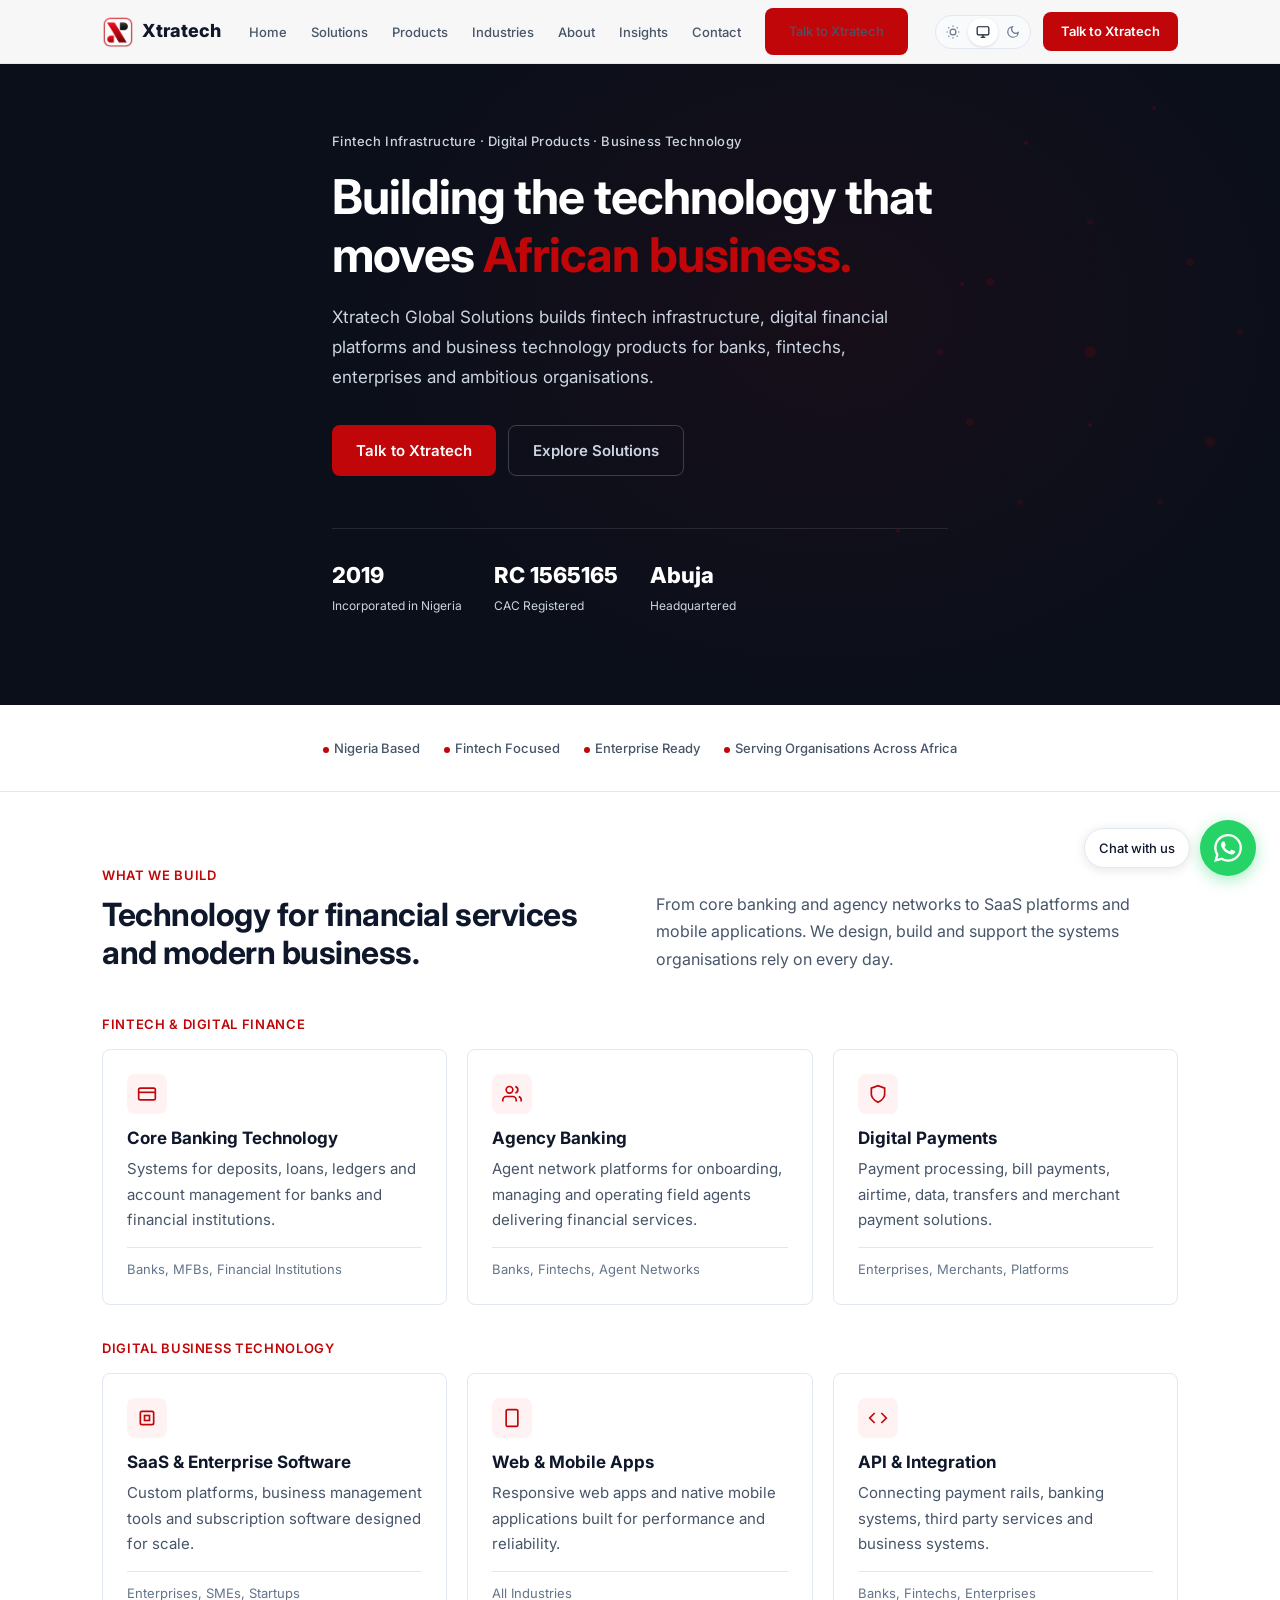
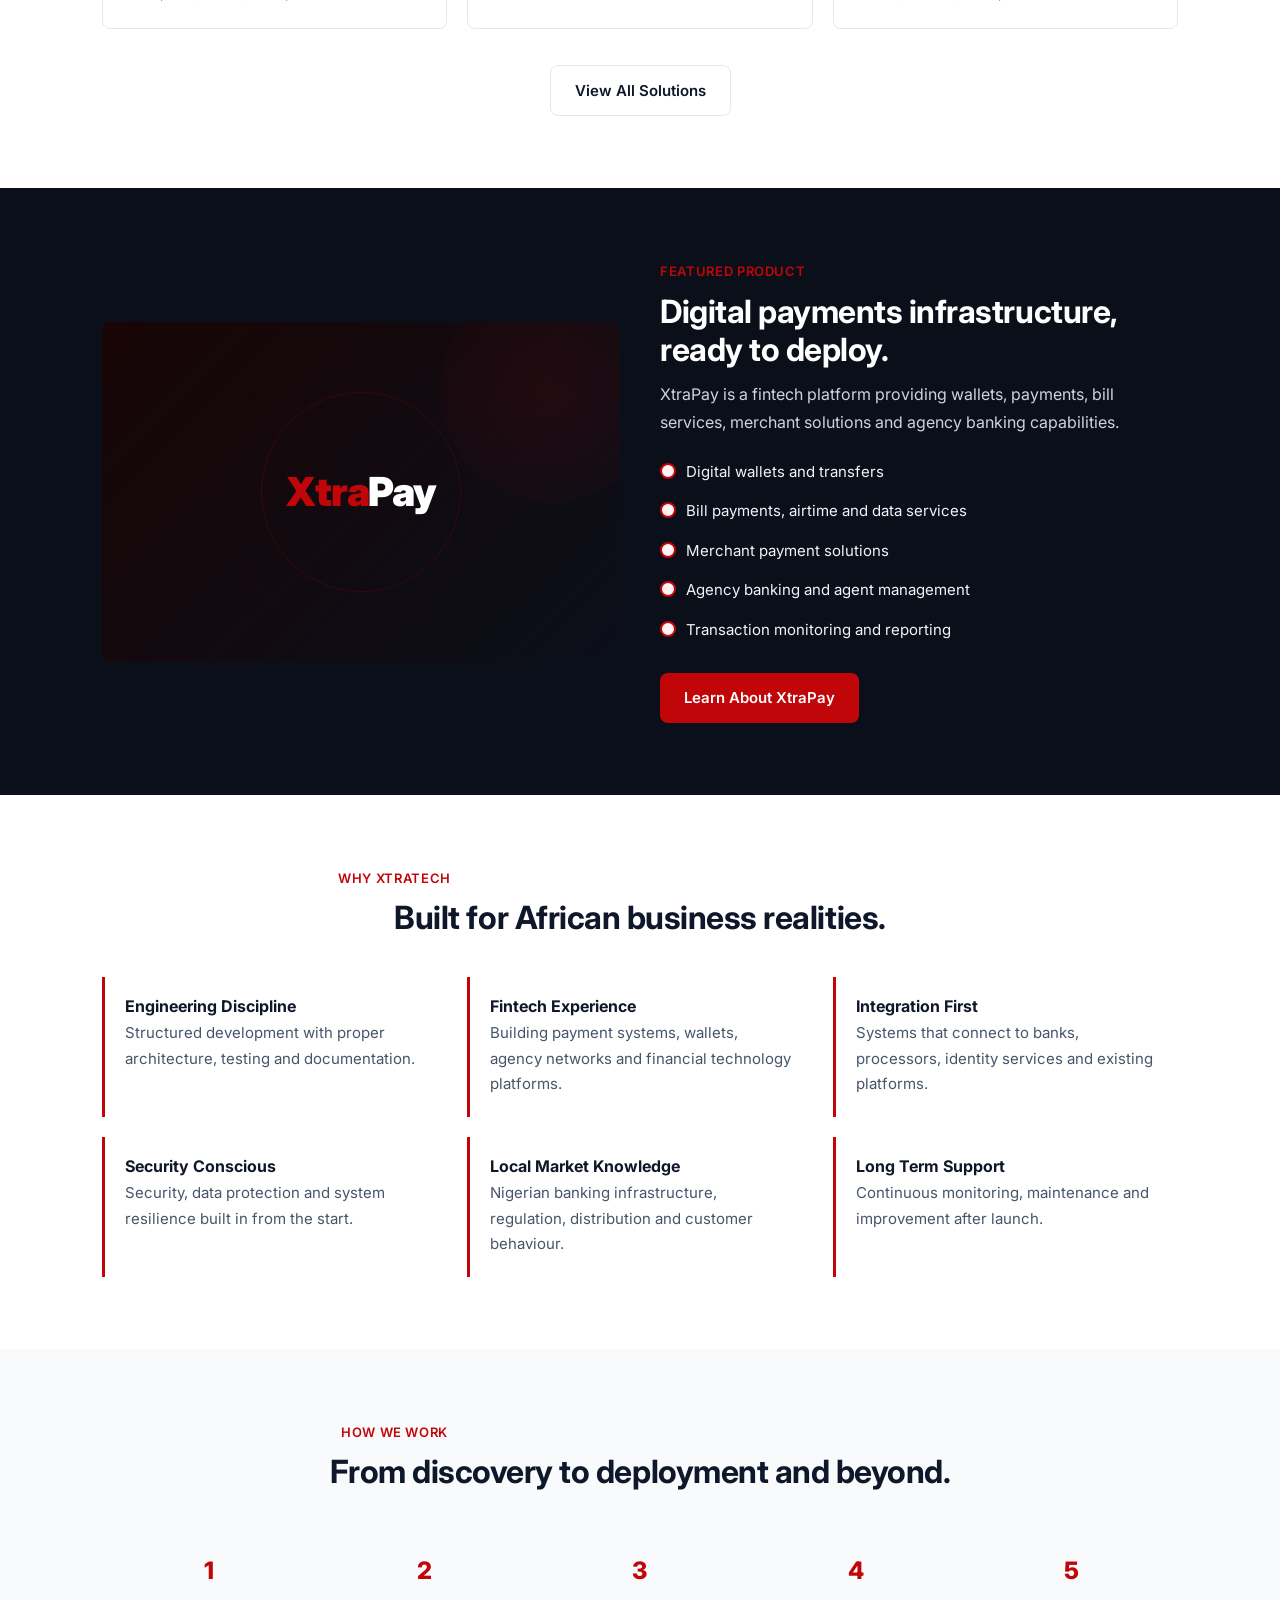
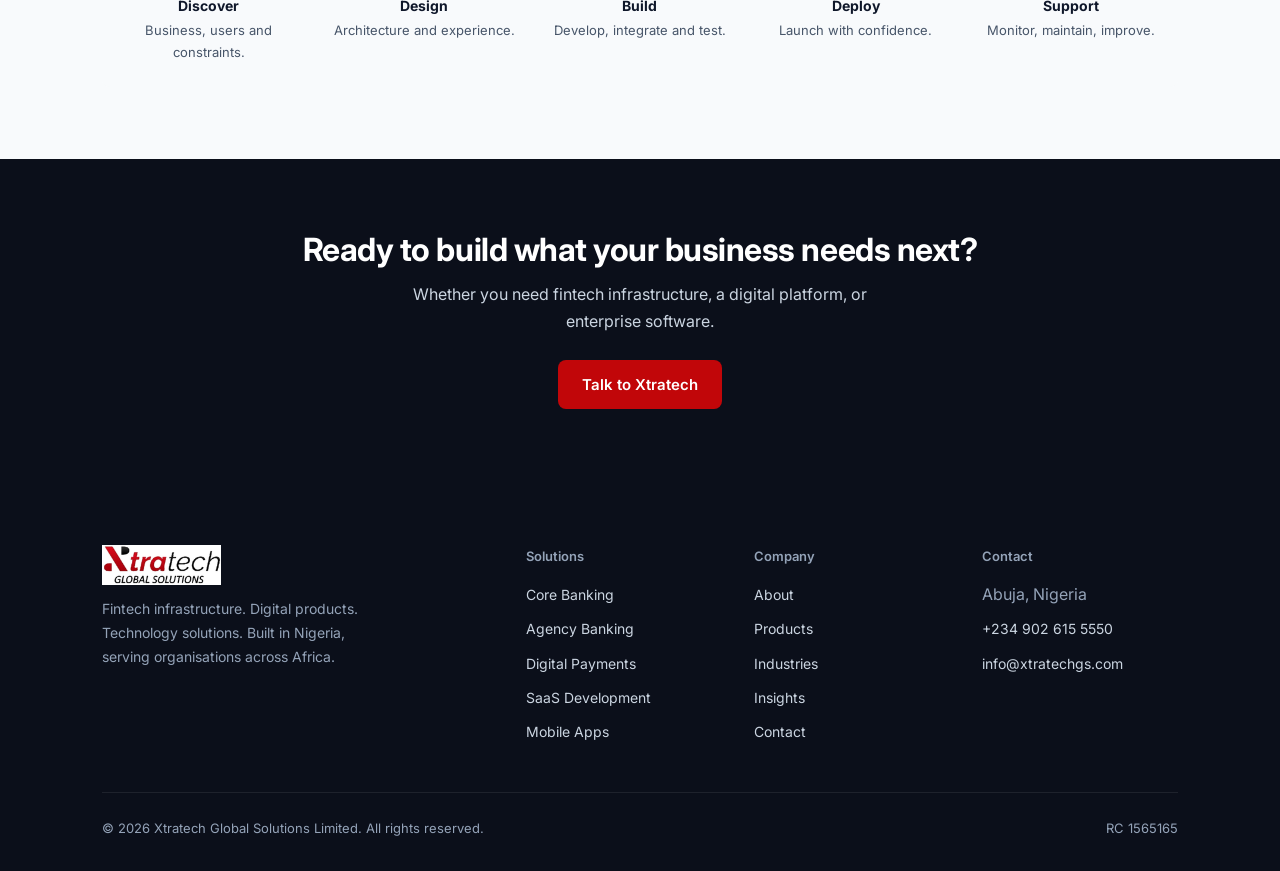
==== docs/index.html @ d71d349e "Fix leadership photos: replace JS animation engine with safe CSS-only approach" ====
<!DOCTYPE html>
<html lang="en">
<head>
<meta charset="UTF-8">
<meta name="viewport" content="width=device-width,initial-scale=1,viewport-fit=cover">
<title>Xtratech Global Solutions | Fintech Infrastructure &amp; Digital Technology</title>
<meta name="description" content="Xtratech Global Solutions builds fintech infrastructure, digital financial platforms and business technology for banks, fintechs, enterprises and organisations across Africa.">
<meta property="og:title" content="Xtratech Global Solutions | Fintech Infrastructure &amp; Digital Technology">
<meta property="og:description" content="Building the technology that moves African business.">
<meta property="og:type" content="website">
<link rel="canonical" href="https://xtratechgs.com">
<link href="https://fonts.googleapis.com/css2?family=Inter:wght@400;500;600;700;800&display=swap" rel="stylesheet">
<style>
/*──── LIGHT THEME (default) ────*/
body {
  --c-red:#C10609;--c-red-h:#9E0507;--c-red-bg:#FEF2F2;
  --c-h:#0F172A;--c-b:#1E293B;--c-m:#475569;--c-s:#64748B;
  --c-brd:#E2E8F0;--c-bg:#FFFFFF;--c-bg2:#F8FAFC;
  --c-dk:#0B0F1A;--c-w:#FFFFFF;
  --c-ht:#F1F5F9;--c-hs:#CBD5E1;
  --c-ft:#CBD5E1;--c-fm:#94A3B8;
  --c-nav:rgba(255,255,255,0.97);
  --font:'Inter',system-ui,-apple-system,sans-serif;
  --mx:1140px;--r:8px;
}
/*──── DARK THEME ────*/
body.dark {
  --c-h:#F1F5F9;--c-b:#E2E8F0;--c-m:#94A3B8;--c-s:#94A3B8;
  --c-brd:#334155;--c-bg:#0F172A;--c-bg2:#1E293B;
  --c-dk:#020617;--c-w:#0F172A;
  --c-red-bg:rgba(193,6,9,0.15);
  --c-nav:rgba(15,23,42,0.97);
}
@media(prefers-color-scheme:dark){body.sys{
  --c-h:#F1F5F9;--c-b:#E2E8F0;--c-m:#94A3B8;--c-s:#94A3B8;
  --c-brd:#334155;--c-bg:#0F172A;--c-bg2:#1E293B;
  --c-dk:#020617;--c-w:#0F172A;
  --c-red-bg:rgba(193,6,9,0.15);
  --c-nav:rgba(15,23,42,0.97);
}}

/*──── RESET ────*/
*,*::before,*::after{box-sizing:border-box;margin:0;padding:0}
html{scroll-behavior:smooth;scroll-padding-top:72px;
  padding-top:env(safe-area-inset-top,0);padding-bottom:env(safe-area-inset-bottom,0)}
body{font-family:var(--font);color:var(--c-b);background:var(--c-bg);
  line-height:1.7;-webkit-font-smoothing:antialiased;transition:background .25s,color .25s}
h1,h2,h3,h4{color:var(--c-h);line-height:1.2;font-weight:700}
h1{font-size:clamp(1.75rem,4.5vw,3rem);letter-spacing:-.02em}
h2{font-size:clamp(1.375rem,3vw,2rem);letter-spacing:-.015em}
h3{font-size:1.1875rem}
p{max-width:65ch}a{color:inherit;text-decoration:none}img{max-width:100%;display:block}

/*──── LAYOUT ────*/
.w{max-width:var(--mx);margin:0 auto;padding:0 20px}
@media(min-width:768px){.w{padding:0 32px}}
.s{padding:72px 0}@media(max-width:768px){.s{padding:48px 0}}
.sa{background:var(--c-bg2)}
.g2{display:grid;grid-template-columns:1fr 1fr;gap:32px}
.g3{display:grid;grid-template-columns:repeat(3,1fr);gap:20px}
.g4{display:grid;grid-template-columns:repeat(4,1fr);gap:20px}
@media(max-width:1024px){.g4{grid-template-columns:1fr 1fr}}
@media(max-width:768px){.g2,.g3,.g4{grid-template-columns:1fr;gap:16px}}
@media(min-width:481px) and (max-width:768px){.g3,.g4{grid-template-columns:1fr 1fr}}
.tc{text-align:center}

/*──── COMMON ────*/
.lb{font-size:.8125rem;font-weight:600;color:var(--c-red);letter-spacing:.05em;text-transform:uppercase;margin-bottom:10px}
.btn{display:inline-flex;align-items:center;justify-content:center;gap:8px;padding:12px 24px;font-size:.9375rem;font-weight:600;border-radius:var(--r);border:none;cursor:pointer;font-family:var(--font);transition:all .15s;white-space:nowrap}
.br{background:var(--c-red);color:#fff}.br:hover{background:var(--c-red-h)}
.bo{background:transparent;color:var(--c-h);border:1.5px solid var(--c-brd)}.bo:hover{border-color:var(--c-h)}

/*──── NAV ────*/
.nav{position:fixed;top:0;left:0;right:0;z-index:99999;background:var(--c-nav);backdrop-filter:blur(12px);-webkit-backdrop-filter:blur(12px);border-bottom:1px solid var(--c-brd);height:64px}
@media(max-width:900px){.nav{backdrop-filter:none;-webkit-backdrop-filter:none;background:var(--c-bg)}}
.ni{max-width:var(--mx);margin:0 auto;padding:0 20px;display:flex;align-items:center;justify-content:space-between;height:100%}
@media(min-width:768px){.ni{padding:0 32px}}
.nl-logo{display:flex;align-items:center;gap:8px;font-weight:800;font-size:1.125rem;color:var(--c-h)}
.nl-logo img{width:32px;height:32px;border-radius:6px}
.nk{display:flex;align-items:center;gap:24px;list-style:none}
.nk a{font-size:.8125rem;font-weight:500;color:var(--c-m);transition:color .15s}
.nk a:hover{color:var(--c-h)}
.nr{display:flex;align-items:center;gap:12px}
.nr .btn{padding:8px 18px;font-size:.8125rem}
/* Theme toggle */
.tt{display:flex;background:var(--c-bg2);border:1px solid var(--c-brd);border-radius:20px;padding:2px}
.tb{width:30px;height:28px;border:none;background:transparent;border-radius:16px;cursor:pointer;display:flex;align-items:center;justify-content:center;color:var(--c-s);transition:all .15s;padding:0}
.tb.on{background:var(--c-bg);color:var(--c-h);box-shadow:0 1px 3px rgba(0,0,0,.12)}
.tb svg{width:14px;height:14px;fill:none;stroke:currentColor;stroke-width:2}
/* Hamburger */
.hb{display:none;background:none;border:none;padding:8px;cursor:pointer;flex-direction:column;gap:5px}
.hb span{display:block;width:20px;height:2px;background:var(--c-h);transition:all .2s}

@media(max-width:900px){
  .nk{display:none}.nr .btn{display:none}.hb{display:flex}
  /* MOBILE MENU - solid overlay */
  .nk.open{
    display:flex!important;flex-direction:column;
    position:fixed;top:64px;left:0;right:0;bottom:0;
    background:var(--c-bg)!important;
    padding:0 20px 20px;gap:0;z-index:999999;
    overflow-y:auto;
    -webkit-overflow-scrolling:touch;
  }
  .nk.open li{list-style:none}
  .nk.open li a{
    display:block;padding:16px 0;
    font-size:1.125rem;font-weight:500;color:var(--c-h)!important;
    border-bottom:1px solid var(--c-brd);
  }
  .nk.open .mc{border-bottom:none;padding-top:20px}
  .nk.open .mc .btn{width:100%;padding:14px 24px;font-size:1rem;display:flex}
}

/*──── HERO ────*/
.hero{padding:130px 0 88px;background:var(--c-dk);color:var(--c-ht);position:relative;overflow:hidden}
@media(max-width:768px){.hero{padding:100px 0 60px}}
.hero-gl{position:absolute;inset:0;opacity:.06;background:radial-gradient(ellipse 500px 400px at 65% 45%,var(--c-red),transparent)}
.hero-c{position:relative;z-index:1;max-width:680px}
.hero-ey{font-size:.8125rem;font-weight:500;color:var(--c-hs);letter-spacing:.03em;margin-bottom:16px}
@media(max-width:480px){.hero-ey{font-size:.75rem}}
.hero h1{color:#fff;margin-bottom:20px}.hero .ac{color:var(--c-red)}
.hero-d{font-size:1rem;line-height:1.75;color:var(--c-hs);max-width:560px;margin-bottom:32px}
@media(min-width:769px){.hero-d{font-size:1.0625rem}}
.hero-ab{display:flex;gap:12px;flex-wrap:wrap}
@media(max-width:480px){.hero-ab .btn{width:100%}}
.hero-st{display:flex;gap:32px;margin-top:52px;padding-top:28px;border-top:1px solid rgba(255,255,255,.1);flex-wrap:wrap}
@media(max-width:480px){.hero-st{gap:20px}}
.hs-n{font-size:1.375rem;font-weight:800;color:#fff}
@media(max-width:480px){.hs-n{font-size:1.125rem}}
.hs-l{font-size:.75rem;color:var(--c-hs);margin-top:2px}

/* Page hero */
.ph{padding:120px 0 60px;background:var(--c-dk);color:var(--c-ht)}
@media(max-width:768px){.ph{padding:96px 0 44px}}
.ph h1{color:#fff;max-width:660px}.ph p{color:var(--c-hs);margin-top:14px;max-width:540px}

/*──── TRUST ────*/
.tr{padding:32px 0;border-bottom:1px solid var(--c-brd);background:var(--c-bg)}
.tr-r{display:flex;align-items:center;justify-content:center;gap:24px;flex-wrap:wrap;font-size:.8125rem;color:var(--c-m);font-weight:500}
@media(max-width:480px){.tr-r{gap:12px;font-size:.75rem}}
.td{width:6px;height:6px;border-radius:50%;background:var(--c-red);display:inline-block;margin-right:5px}

/*──── CARD ────*/
.cd{background:var(--c-bg);border:1px solid var(--c-brd);border-radius:var(--r);padding:24px;transition:box-shadow .15s,border-color .15s}
.cd:hover{border-color:var(--c-s);box-shadow:0 2px 12px rgba(0,0,0,.05)}
.cd h3{margin-bottom:8px;font-size:1.0625rem}.cd p{color:var(--c-m);font-size:.9375rem}
.cf{margin-top:14px;padding-top:10px;border-top:1px solid var(--c-brd);font-size:.8125rem;color:var(--c-s)}
.ci{width:40px;height:40px;background:var(--c-red-bg);border-radius:8px;display:flex;align-items:center;justify-content:center;margin-bottom:14px}
.ci svg{width:20px;height:20px;fill:none;stroke:var(--c-red);stroke-width:2}

/*──── PRODUCT VIS ────*/
.pv{background:linear-gradient(135deg,#180505,var(--c-dk));border-radius:var(--r);padding:40px;min-height:340px;display:flex;align-items:center;justify-content:center;position:relative;overflow:hidden}
@media(max-width:768px){.pv{min-height:220px;padding:32px}}
.pv::after{content:'';position:absolute;width:220px;height:220px;border-radius:50%;background:radial-gradient(circle,var(--c-red),transparent);opacity:.1;top:-40px;right:-40px}
.pb{font-size:2.5rem;font-weight:900;color:#fff;position:relative;z-index:1;letter-spacing:-.03em}
@media(max-width:768px){.pb{font-size:2rem}}.pb .xr{color:var(--c-red)}
.fl{list-style:none;margin-top:16px}
.fl li{display:flex;align-items:flex-start;gap:10px;padding:7px 0;font-size:.9375rem;color:var(--c-b)}
.fl li::before{content:'';flex-shrink:0;width:16px;height:16px;border-radius:50%;background:var(--c-red-bg);border:2px solid var(--c-red);margin-top:4px}
.dk-fl .fl li{color:var(--c-ht)}

/*──── INDUSTRY ────*/
.ic{padding:24px;border-radius:var(--r);border:1px solid var(--c-brd);background:var(--c-bg);transition:border-color .15s}
.ic:hover{border-color:var(--c-red)}.ic h4{margin-bottom:6px;color:var(--c-h)}.ic p{font-size:.9375rem;color:var(--c-m)}

/*──── LEADERS ────*/
.ld{text-align:center;padding:20px 12px}
.ld img{width:140px;height:140px;border-radius:50%;object-fit:cover;margin:0 auto 14px;border:3px solid var(--c-brd)}
@media(max-width:480px){.ld img{width:110px;height:110px}}
.ld h4{font-size:.9375rem;margin-bottom:2px}.ld .rl{font-size:.8125rem;color:var(--c-m)}

/*──── PROCESS ────*/
.pg2{display:grid;grid-template-columns:repeat(5,1fr);gap:2px}
@media(max-width:768px){.pg2{grid-template-columns:1fr}}
@media(min-width:481px) and (max-width:768px){.pg2{grid-template-columns:repeat(3,1fr)}}
.ps{padding:24px 16px;background:var(--c-bg2);text-align:center}
.ps:first-child{border-radius:var(--r) 0 0 var(--r)}.ps:last-child{border-radius:0 var(--r) var(--r) 0}
@media(max-width:768px){.ps:first-child{border-radius:var(--r) var(--r) 0 0}.ps:last-child{border-radius:0 0 var(--r) var(--r)}}
.pn{font-size:1.5rem;font-weight:800;color:var(--c-red);margin-bottom:6px}
.ps h4{font-size:.875rem;margin-bottom:4px}.ps p{font-size:.8125rem;color:var(--c-m)}

/*──── WHY ────*/
.wi{padding:20px;border-left:3px solid var(--c-red)}
.wi h4{margin-bottom:4px;font-size:1rem}.wi p{font-size:.9375rem;color:var(--c-m)}

/*──── CTA BAND ────*/
.cb{padding:72px 0;background:var(--c-dk);color:var(--c-ht);text-align:center}
@media(max-width:768px){.cb{padding:52px 0}}
.cb h2{color:#fff;margin-bottom:12px}.cb p{color:var(--c-hs);margin:0 auto 24px;max-width:480px}

/*──── VALUES ────*/
.vl{margin-bottom:24px}.vl h4{color:var(--c-red);margin-bottom:4px}.vl p{color:var(--c-m);font-size:.9375rem}

/*──── CONTACT ────*/
.cg{display:grid;grid-template-columns:1fr 1fr;gap:48px}
@media(max-width:768px){.cg{grid-template-columns:1fr;gap:32px}}
.fg{margin-bottom:16px}
.fg label{display:block;font-size:.8125rem;font-weight:500;margin-bottom:4px;color:var(--c-h)}
.fg input,.fg select,.fg textarea{width:100%;padding:10px 12px;font-size:.9375rem;font-family:var(--font);border:1px solid var(--c-brd);border-radius:var(--r);background:var(--c-bg);color:var(--c-h);transition:border-color .15s}
.fg input:focus,.fg select:focus,.fg textarea:focus{outline:none;border-color:var(--c-red);box-shadow:0 0 0 3px rgba(193,6,9,.08)}
.fg textarea{min-height:100px;resize:vertical}
.fr{display:grid;grid-template-columns:1fr 1fr;gap:12px}
@media(max-width:480px){.fr{grid-template-columns:1fr}}
.cn{margin-bottom:20px}.cn h4{font-size:.875rem;color:var(--c-h);margin-bottom:3px}.cn p{font-size:.9375rem;color:var(--c-m)}

/*──── INSIGHTS ────*/
.isc{border:1px solid var(--c-brd);border-radius:var(--r);overflow:hidden;background:var(--c-bg)}
.isc:hover{box-shadow:0 2px 12px rgba(0,0,0,.05)}
.ist{height:140px;background:var(--c-bg2);display:flex;align-items:center;justify-content:center;color:var(--c-s);font-size:.8125rem}
.isb{padding:18px}.isb .tg{font-size:.75rem;font-weight:600;color:var(--c-red);margin-bottom:4px}
.isb h4{margin-bottom:4px;font-size:1rem}.isb p{font-size:.875rem;color:var(--c-m)}

/*──── FOOTER ────*/
.ft{background:var(--c-dk);color:var(--c-ft);padding:64px 0 32px}
.fgr{display:grid;grid-template-columns:2fr 1fr 1fr 1fr;gap:32px;margin-bottom:40px}
@media(max-width:768px){.fgr{grid-template-columns:1fr 1fr;gap:24px}}
@media(max-width:480px){.fgr{grid-template-columns:1fr}}
.fb p{color:var(--c-fm);font-size:.875rem;margin-top:12px;line-height:1.7;max-width:280px}
.fc h5{font-size:.8125rem;font-weight:600;color:var(--c-fm);margin-bottom:14px}
.fc ul{list-style:none}.fc li{margin-bottom:7px}
.fc a{color:var(--c-ft);font-size:.875rem;transition:color .15s}.fc a:hover{color:#fff}
.fbt{padding-top:24px;border-top:1px solid rgba(255,255,255,.08);display:flex;justify-content:space-between;flex-wrap:wrap;gap:8px;font-size:.8125rem;color:var(--c-fm)}

/*──── CORP TABLE ────*/
.ct2{display:grid;grid-template-columns:140px 1fr;gap:10px 24px;font-size:.9375rem}
@media(max-width:480px){.ct2{grid-template-columns:1fr;gap:4px}}
.ct2 .ck{color:var(--c-s);font-weight:500}@media(max-width:480px){.ct2 .ck{margin-top:8px}}.ct2 .cv{color:var(--c-h)}


/*──── ANIMATIONS ────*/
@keyframes fadeUp{from{opacity:0;transform:translateY(30px)}to{opacity:1;transform:translateY(0)}}
@keyframes fadeIn{from{opacity:0}to{opacity:1}}
@keyframes slideLeft{from{opacity:0;transform:translateX(-30px)}to{opacity:1;transform:translateX(0)}}
@keyframes slideRight{from{opacity:0;transform:translateX(30px)}to{opacity:1;transform:translateX(0)}}
@keyframes pulse{0%,100%{opacity:.4}50%{opacity:1}}
@keyframes float{0%,100%{transform:translateY(0)}50%{transform:translateY(-10px)}}
@keyframes dash{to{stroke-dashoffset:0}}
@keyframes glow{0%,100%{opacity:.04}50%{opacity:.1}}
@keyframes spin{to{transform:rotate(360deg)}}
@keyframes countUp{from{opacity:0;transform:translateY(10px)}to{opacity:1;transform:translateY(0)}}





/* Hero animation */
.hero-c{animation:fadeUp .8s ease both}
.hero-ey{animation:fadeIn .6s ease .2s both}
.hero h1{animation:fadeUp .7s ease .3s both}
.hero-d{animation:fadeUp .7s ease .45s both}
.hero-ab{animation:fadeUp .7s ease .6s both}
.hero-st{animation:fadeUp .7s ease .75s both}

/* Hero animated background */
.hero-gl{animation:glow 6s ease-in-out infinite}

/* Card hover lift */
.cd{transition:box-shadow .2s,border-color .2s,transform .2s}
.cd:hover{transform:translateY(-3px);box-shadow:0 8px 24px rgba(0,0,0,.08)}

/* Button hover */
.btn{transition:all .2s}
.br:hover{transform:translateY(-1px);box-shadow:0 4px 12px rgba(193,6,9,.3)}

/* Process step hover */
.ps{transition:background .2s,transform .2s}.ps:hover{transform:translateY(-2px)}

/* Industry card hover */
.ic{transition:border-color .2s,transform .2s,box-shadow .2s}
.ic:hover{transform:translateY(-2px);box-shadow:0 4px 16px rgba(0,0,0,.06)}

/* Leader photo hover */
.ld img{transition:transform .3s,box-shadow .3s}.ld:hover img{transform:scale(1.05);box-shadow:0 4px 20px rgba(0,0,0,.12)}

/* Animated network SVG in hero */
.hero-net{position:absolute;right:-60px;top:50%;transform:translateY(-50%);width:500px;height:500px;opacity:.12}
@media(max-width:900px){.hero-net{width:300px;height:300px;right:-40px;opacity:.08}}
@media(max-width:480px){.hero-net{display:none}}
.hero-net circle{animation:pulse 3s ease-in-out infinite}
.hero-net circle:nth-child(2){animation-delay:.5s}
.hero-net circle:nth-child(3){animation-delay:1s}
.hero-net circle:nth-child(4){animation-delay:1.5s}
.hero-net circle:nth-child(5){animation-delay:2s}
.hero-net circle:nth-child(6){animation-delay:2.5s}
.hero-net line{stroke-dasharray:200;stroke-dashoffset:200;animation:dash 2s ease forwards}
.hero-net line:nth-child(n+7){animation-delay:.3s}
.hero-net line:nth-child(n+9){animation-delay:.6s}
.hero-net line:nth-child(n+11){animation-delay:.9s}

/* Floating accent dots */
.hero-dots{position:absolute;inset:0;overflow:hidden;pointer-events:none}
.hero-dots span{position:absolute;width:4px;height:4px;border-radius:50%;background:var(--c-red);opacity:.2;animation:float 4s ease-in-out infinite}
.hero-dots span:nth-child(1){top:20%;left:80%;animation-delay:0s;animation-duration:3.5s}
.hero-dots span:nth-child(2){top:60%;left:85%;animation-delay:.7s;animation-duration:4.2s}
.hero-dots span:nth-child(3){top:40%;left:75%;animation-delay:1.4s;animation-duration:3.8s}
.hero-dots span:nth-child(4){top:75%;left:70%;animation-delay:2.1s;animation-duration:4.5s}
.hero-dots span:nth-child(5){top:15%;left:90%;animation-delay:.3s;animation-duration:3.2s}

/* Product visual animated ring */
.pv-ring{position:absolute;width:200px;height:200px;border:1px solid rgba(193,6,9,.2);border-radius:50%;animation:spin 20s linear infinite}
.pv-ring2{position:absolute;width:280px;height:280px;border:1px dashed rgba(193,6,9,.1);border-radius:50%;animation:spin 30s linear infinite reverse}


/*──── WHATSAPP BUTTON ────*/
.wa{position:fixed;bottom:24px;right:24px;z-index:99998;display:flex;align-items:center;gap:10px}
.wa-btn{width:56px;height:56px;border-radius:50%;background:#25D366;display:flex;align-items:center;justify-content:center;box-shadow:0 4px 16px rgba(37,211,102,.4);transition:transform .2s,box-shadow .2s;cursor:pointer;border:none}
.wa-btn:hover{transform:scale(1.08);box-shadow:0 6px 24px rgba(37,211,102,.5)}
.wa-btn svg{width:28px;height:28px;fill:#fff}
.wa-tip{background:var(--c-bg);color:var(--c-h);padding:8px 14px;border-radius:20px;font-size:.8125rem;font-weight:500;box-shadow:0 2px 12px rgba(0,0,0,.1);border:1px solid var(--c-brd);white-space:nowrap;animation:fadeIn .5s ease 2s both}
@media(max-width:480px){.wa-tip{display:none}.wa{bottom:20px;right:16px}.wa-btn{width:52px;height:52px}.wa-btn svg{width:26px;height:26px}}


/*──── SIMPLE SCROLL ANIMATIONS ────*/
.anim{opacity:0;transform:translateY(20px);transition:opacity .6s ease,transform .6s ease}
.anim.show{opacity:1;transform:translateY(0)}
.anim:nth-child(2){transition-delay:.08s}
.anim:nth-child(3){transition-delay:.16s}
.anim:nth-child(4){transition-delay:.2s}
.anim:nth-child(5){transition-delay:.24s}
.anim:nth-child(6){transition-delay:.28s}

/*──── PAGES ────*/
.pg{display:none}.pg.on{display:block}
</style>
</head>
<body class="sys">

<!-- ══════ NAV ══════ -->
<nav class="nav"><div class="ni">
  <a href="#" class="nl-logo" onclick="return go('home')"><img src="[data-uri]" alt="Xtratech"><span>Xtratech</span></a>
  <ul class="nk" id="nk">
    <li><a href="#" onclick="return go('home')">Home</a></li>
    <li><a href="#" onclick="return go('solutions')">Solutions</a></li>
    <li><a href="#" onclick="return go('products')">Products</a></li>
    <li><a href="#" onclick="return go('industries')">Industries</a></li>
    <li><a href="#" onclick="return go('about')">About</a></li>
    <li><a href="#" onclick="return go('insights')">Insights</a></li>
    <li><a href="#" onclick="return go('contact')">Contact</a></li>
    <li class="mc"><a href="#" class="btn br" onclick="return go('contact')">Talk to Xtratech</a></li>
  </ul>
  <div class="nr">
    <div class="tt">
      <button class="tb" id="tL" onclick="T('light')" title="Light"><svg viewBox="0 0 24 24"><circle cx="12" cy="12" r="5"/><path d="M12 1v2M12 21v2M4.22 4.22l1.42 1.42M18.36 18.36l1.42 1.42M1 12h2M21 12h2M4.22 19.78l1.42-1.42M18.36 5.64l1.42-1.42"/></svg></button>
      <button class="tb on" id="tS" onclick="T('system')" title="System"><svg viewBox="0 0 24 24"><rect x="2" y="3" width="20" height="14" rx="2"/><line x1="8" y1="21" x2="16" y2="21"/><line x1="12" y1="17" x2="12" y2="21"/></svg></button>
      <button class="tb" id="tD" onclick="T('dark')" title="Dark"><svg viewBox="0 0 24 24"><path d="M21 12.79A9 9 0 1 1 11.21 3 7 7 0 0 0 21 12.79z"/></svg></button>
    </div>
    <a href="#" class="btn br" onclick="return go('contact')">Talk to Xtratech</a>
  </div>
  <button class="hb" id="hb" aria-label="Menu"><span></span><span></span><span></span></button>
</div></nav>

<!-- ══════ HOME ══════ -->
<div id="home" class="pg on">
<section class="hero"><div class="hero-gl"></div>
<div class="hero-dots"><span></span><span></span><span></span><span></span><span></span></div>
<svg class="hero-net" viewBox="0 0 500 500" fill="none">
  <circle cx="250" cy="250" r="6" fill="#C10609"/>
  <circle cx="150" cy="180" r="4" fill="#C10609"/>
  <circle cx="350" cy="160" r="4" fill="#C10609"/>
  <circle cx="130" cy="320" r="4" fill="#C10609"/>
  <circle cx="370" cy="340" r="5" fill="#C10609"/>
  <circle cx="250" cy="120" r="3" fill="#C10609"/>
  <circle cx="180" cy="400" r="3" fill="#C10609"/>
  <circle cx="320" cy="400" r="3" fill="#C10609"/>
  <circle cx="400" cy="230" r="3" fill="#C10609"/>
  <circle cx="100" cy="250" r="3" fill="#C10609"/>
  <line x1="250" y1="250" x2="150" y2="180" stroke="#C10609" stroke-width=".5" opacity=".5"/>
  <line x1="250" y1="250" x2="350" y2="160" stroke="#C10609" stroke-width=".5" opacity=".5"/>
  <line x1="250" y1="250" x2="130" y2="320" stroke="#C10609" stroke-width=".5" opacity=".5"/>
  <line x1="250" y1="250" x2="370" y2="340" stroke="#C10609" stroke-width=".5" opacity=".5"/>
  <line x1="250" y1="250" x2="250" y2="120" stroke="#C10609" stroke-width=".5" opacity=".5"/>
  <line x1="150" y1="180" x2="250" y2="120" stroke="#C10609" stroke-width=".3" opacity=".3"/>
  <line x1="350" y1="160" x2="400" y2="230" stroke="#C10609" stroke-width=".3" opacity=".3"/>
  <line x1="130" y1="320" x2="180" y2="400" stroke="#C10609" stroke-width=".3" opacity=".3"/>
  <line x1="370" y1="340" x2="320" y2="400" stroke="#C10609" stroke-width=".3" opacity=".3"/>
  <line x1="150" y1="180" x2="100" y2="250" stroke="#C10609" stroke-width=".3" opacity=".3"/>
  <line x1="350" y1="160" x2="250" y2="120" stroke="#C10609" stroke-width=".3" opacity=".3"/>
  <line x1="180" y1="400" x2="320" y2="400" stroke="#C10609" stroke-width=".3" opacity=".3"/>
  <circle cx="250" cy="250" r="80" stroke="#C10609" stroke-width=".3" opacity=".15"/>
  <circle cx="250" cy="250" r="150" stroke="#C10609" stroke-width=".2" opacity=".1"/>
</svg>
<div class="w hero-c">
  <p class="hero-ey">Fintech Infrastructure · Digital Products · Business Technology</p>
  <h1>Building the technology that moves <span class="ac">African business.</span></h1>
  <p class="hero-d">Xtratech Global Solutions builds fintech infrastructure, digital financial platforms and business technology products for banks, fintechs, enterprises and ambitious organisations.</p>
  <div class="hero-ab"><a href="#" class="btn br" onclick="return go('contact')">Talk to Xtratech</a><a href="#" class="btn bo" onclick="return go('solutions')" style="color:var(--c-hs);border-color:rgba(255,255,255,.2)">Explore Solutions</a></div>
  <div class="hero-st"><div><div class="hs-n">2019</div><div class="hs-l">Incorporated in Nigeria</div></div><div><div class="hs-n">RC 1565165</div><div class="hs-l">CAC Registered</div></div><div><div class="hs-n">Abuja</div><div class="hs-l">Headquartered</div></div></div>
</div></section>

<section class="tr"><div class="w"><div class="tr-r"><span><span class="td"></span>Nigeria Based</span><span><span class="td"></span>Fintech Focused</span><span><span class="td"></span>Enterprise Ready</span><span><span class="td"></span>Serving Organisations Across Africa</span></div></div></section>

<section class="s"><div class="w">
  <div class="g2" style="align-items:end;margin-bottom:40px"><div><p class="lb">What we build</p><h2>Technology for financial services and modern business.</h2></div><div><p style="color:var(--c-m)">From core banking and agency networks to SaaS platforms and mobile applications. We design, build and support the systems organisations rely on every day.</p></div></div>
  <p class="lb" style="margin-bottom:14px">Fintech &amp; Digital Finance</p>
  <div class="g3" style="margin-bottom:32px">
    <div class="cd anim"><div class="ci"><svg viewBox="0 0 24 24"><rect x="2" y="5" width="20" height="14" rx="2"/><line x1="2" y1="10" x2="22" y2="10"/></svg></div><h3>Core Banking Technology</h3><p>Systems for deposits, loans, ledgers and account management for banks and financial institutions.</p><div class="cf">Banks, MFBs, Financial Institutions</div></div>
    <div class="cd anim"><div class="ci"><svg viewBox="0 0 24 24"><path d="M17 21v-2a4 4 0 0 0-4-4H5a4 4 0 0 0-4 4v2"/><circle cx="9" cy="7" r="4"/><path d="M23 21v-2a4 4 0 0 0-3-3.87"/><path d="M16 3.13a4 4 0 0 1 0 7.75"/></svg></div><h3>Agency Banking</h3><p>Agent network platforms for onboarding, managing and operating field agents delivering financial services.</p><div class="cf">Banks, Fintechs, Agent Networks</div></div>
    <div class="cd anim"><div class="ci"><svg viewBox="0 0 24 24"><path d="M12 22s8-4 8-10V5l-8-3-8 3v7c0 6 8 10 8 10z"/></svg></div><h3>Digital Payments</h3><p>Payment processing, bill payments, airtime, data, transfers and merchant payment solutions.</p><div class="cf">Enterprises, Merchants, Platforms</div></div>
  </div>
  <p class="lb" style="margin-bottom:14px">Digital Business Technology</p>
  <div class="g3">
    <div class="cd anim"><div class="ci"><svg viewBox="0 0 24 24"><rect x="4" y="4" width="16" height="16" rx="2"/><rect x="9" y="9" width="6" height="6"/></svg></div><h3>SaaS &amp; Enterprise Software</h3><p>Custom platforms, business management tools and subscription software designed for scale.</p><div class="cf">Enterprises, SMEs, Startups</div></div>
    <div class="cd anim"><div class="ci"><svg viewBox="0 0 24 24"><rect x="5" y="2" width="14" height="20" rx="2"/><line x1="12" y1="18" x2="12.01" y2="18"/></svg></div><h3>Web &amp; Mobile Apps</h3><p>Responsive web apps and native mobile applications built for performance and reliability.</p><div class="cf">All Industries</div></div>
    <div class="cd anim"><div class="ci"><svg viewBox="0 0 24 24"><polyline points="16 18 22 12 16 6"/><polyline points="8 6 2 12 8 18"/></svg></div><h3>API &amp; Integration</h3><p>Connecting payment rails, banking systems, third party services and business systems.</p><div class="cf">Banks, Fintechs, Enterprises</div></div>
  </div>
  <div class="tc" style="margin-top:36px"><a href="#" class="btn bo" onclick="return go('solutions')">View All Solutions</a></div>
</div></section>

<section class="s dk-fl" style="background:var(--c-dk);color:var(--c-ht)"><div class="w"><div class="g2" style="gap:40px;align-items:center">
  <div class="pv"><div class="pv-ring"></div><div class="pv-ring2"></div><div class="pb"><span class="xr">Xtra</span>Pay</div></div>
  <div><p class="lb">Featured Product</p><h2 style="color:#fff;margin-bottom:12px">Digital payments infrastructure, ready to deploy.</h2><p style="color:var(--c-hs);margin-bottom:16px">XtraPay is a fintech platform providing wallets, payments, bill services, merchant solutions and agency banking capabilities.</p>
    <ul class="fl"><li>Digital wallets and transfers</li><li>Bill payments, airtime and data services</li><li>Merchant payment solutions</li><li>Agency banking and agent management</li><li>Transaction monitoring and reporting</li></ul>
    <div style="margin-top:24px"><a href="#" class="btn br" onclick="return go('products')">Learn About XtraPay</a></div>
  </div>
</div></div></section>

<section class="s"><div class="w"><div class="tc" style="margin-bottom:40px"><p class="lb">Why Xtratech</p><h2>Built for African business realities.</h2></div>
  <div class="g3"><div class="wi anim"><h4>Engineering Discipline</h4><p>Structured development with proper architecture, testing and documentation.</p></div><div class="wi anim"><h4>Fintech Experience</h4><p>Building payment systems, wallets, agency networks and financial technology platforms.</p></div><div class="wi anim"><h4>Integration First</h4><p>Systems that connect to banks, processors, identity services and existing platforms.</p></div><div class="wi anim"><h4>Security Conscious</h4><p>Security, data protection and system resilience built in from the start.</p></div><div class="wi anim"><h4>Local Market Knowledge</h4><p>Nigerian banking infrastructure, regulation, distribution and customer behaviour.</p></div><div class="wi anim"><h4>Long Term Support</h4><p>Continuous monitoring, maintenance and improvement after launch.</p></div></div>
</div></section>

<section class="s sa"><div class="w"><div class="tc" style="margin-bottom:36px"><p class="lb">How we work</p><h2>From discovery to deployment and beyond.</h2></div>
  <div class="pg2"><div class="ps"><div class="pn">1</div><h4>Discover</h4><p>Business, users and constraints.</p></div><div class="ps"><div class="pn">2</div><h4>Design</h4><p>Architecture and experience.</p></div><div class="ps"><div class="pn">3</div><h4>Build</h4><p>Develop, integrate and test.</p></div><div class="ps"><div class="pn">4</div><h4>Deploy</h4><p>Launch with confidence.</p></div><div class="ps"><div class="pn">5</div><h4>Support</h4><p>Monitor, maintain, improve.</p></div></div>
</div></section>

<section class="cb"><div class="w"><h2>Ready to build what your business needs next?</h2><p>Whether you need fintech infrastructure, a digital platform, or enterprise software.</p><a href="#" class="btn br" onclick="return go('contact')">Talk to Xtratech</a></div></section>
</div>

<!-- ══════ SOLUTIONS ══════ -->
<div id="solutions" class="pg">
<section class="ph"><div class="w"><p class="lb">Solutions</p><h1>Technology solutions for financial services and modern business.</h1><p>We build the systems organisations depend on to operate, serve customers and grow.</p></div></section>
<section class="s"><div class="w">
  <p class="lb">Fintech &amp; Digital Finance</p><p style="color:var(--c-m);margin-bottom:28px;max-width:560px">Technology for organisations that move money and serve financial customers.</p>
  <div class="g3" style="margin-bottom:40px"><div class="cd anim"><h3>Core Banking Technology</h3><p>Accounts, deposits, loans, ledgers for banks and financial institutions.</p><div class="cf">Banks, MFBs</div></div><div class="cd anim"><h3>Agency Banking</h3><p>Agent network deployment, management, float and performance analytics.</p><div class="cf">Banks, Fintechs</div></div><div class="cd anim"><h3>Digital Payments</h3><p>Bill payments, airtime, data vending, merchant settlement and multi-channel processing.</p><div class="cf">Merchants, Enterprises</div></div><div class="cd anim"><h3>Wallets &amp; Virtual Accounts</h3><p>Consumer, merchant and enterprise wallets. Transfers, statements and sub-accounts.</p><div class="cf">Fintechs, Banks</div></div><div class="cd anim"><h3>Merchant Solutions</h3><p>POS, onboarding, settlement, analytics and loyalty for digital payments.</p><div class="cf">Retail, SMEs</div></div><div class="cd anim"><h3>Fintech Integration</h3><p>Connecting processors, banking APIs, identity and compliance tools.</p><div class="cf">Banks, Fintechs</div></div></div>
  <p class="lb">Digital Business Technology</p><p style="color:var(--c-m);margin-bottom:28px;max-width:560px">Custom software, platforms and tools for efficient operations.</p>
  <div class="g3"><div class="cd anim"><h3>SaaS Development</h3><p>Multi-tenant platforms with self-service onboarding and scale.</p><div class="cf">Tech Companies, Enterprises</div></div><div class="cd anim"><h3>Web &amp; Mobile Apps</h3><p>Responsive web and native mobile for operations, portals and dashboards.</p><div class="cf">All Industries</div></div><div class="cd anim"><h3>Business Automation</h3><p>Workflow automation, document processing, reporting to reduce manual work.</p><div class="cf">Enterprises, SMEs</div></div><div class="cd anim"><h3>API &amp; Integration</h3><p>Connecting systems, platforms and data through reliable API architecture.</p><div class="cf">Banks, Enterprises</div></div><div class="cd anim"><h3>Technology Consulting</h3><p>Architecture review, roadmapping, vendor assessment and advisory.</p><div class="cf">All Industries</div></div><div class="cd anim"><h3>Database &amp; Infrastructure</h3><p>Database design, cloud infrastructure and performance optimisation.</p><div class="cf">Enterprises</div></div></div>
</div></section>
<section class="cb"><div class="w"><h2>Need a technology solution?</h2><p>Tell us what you are building or what problem you need to solve.</p><a href="#" class="btn br" onclick="return go('contact')">Start a Conversation</a></div></section>
</div>

<!-- ══════ PRODUCTS ══════ -->
<div id="products" class="pg">
<section class="ph"><div class="w"><p class="lb">Products</p><h1>Products built and operated by Xtratech.</h1><p>In-house technology for payments, financial services and operations.</p></div></section>
<section class="s"><div class="w">
  <div class="g2" style="gap:40px;align-items:center;margin-bottom:56px"><div class="pv"><div class="pb"><span class="xr">Xtra</span>Pay</div></div><div><p class="lb">Flagship Product</p><h2 style="margin-bottom:10px">XtraPay</h2><p style="color:var(--c-m);margin-bottom:14px">Digital payments and financial services platform for organisations offering wallets, payments, agent management and financial products.</p><ul class="fl"><li>Digital wallets with transfers</li><li>Bill payments, airtime and data</li><li>Merchant acceptance and settlement</li><li>Agency banking and agent management</li><li>Transaction monitoring and reporting</li><li>Organisational account structures</li></ul><p style="margin-top:16px;font-size:.875rem;color:var(--c-s)">For banks, MFBs, fintechs, cooperatives and agent networks.</p><div style="margin-top:18px"><a href="#" class="btn br" onclick="return go('contact')">Talk to Us About XtraPay</a></div></div></div>
  <div style="border-top:1px solid var(--c-brd);padding-top:48px"><div class="g2" style="gap:40px;align-items:center"><div><p class="lb">Tracking &amp; Monitoring</p><h2 style="margin-bottom:10px">XtraTracker</h2><p style="color:var(--c-m);margin-bottom:14px">Tracking and monitoring for asset management, vehicles and field operations.</p><ul class="fl"><li>Real-time tracking</li><li>Asset and vehicle management</li><li>Field operations visibility</li></ul><p style="margin-top:16px;font-size:.875rem;color:var(--c-s)">Specifications and pricing on request.</p><div style="margin-top:18px"><a href="#" class="btn bo" onclick="return go('contact')">Enquire About XtraTracker</a></div></div><div class="pv" style="min-height:240px"><div class="pb" style="font-size:2rem"><span class="xr">Xtra</span>Tracker</div></div></div></div>
</div></section></div>

<!-- ══════ INDUSTRIES ══════ -->
<div id="industries" class="pg">
<section class="ph"><div class="w"><p class="lb">Industries</p><h1>Technology built for how your industry operates.</h1><p>Solutions grounded in the realities of each sector.</p></div></section>
<section class="s"><div class="w"><div class="g2" style="gap:20px">
  <div class="ic anim"><h4>Banks &amp; Financial Institutions</h4><p>Core banking, digital channels, payment processing and regulatory-compliant technology.</p></div>
  <div class="ic anim"><h4>Microfinance Banks</h4><p>Affordable banking technology, agent platforms and digital services to extend reach.</p></div>
  <div class="ic anim"><h4>Fintech Companies</h4><p>Infrastructure, integrations and development for payment, lending and wallet solutions.</p></div>
  <div class="ic anim"><h4>Enterprises</h4><p>Custom software, automation and payment solutions for medium and large organisations.</p></div>
  <div class="ic anim"><h4>Retail &amp; Merchants</h4><p>Payment acceptance, POS, customer management and digital commerce.</p></div>
  <div class="ic anim"><h4>Logistics &amp; Mobility</h4><p>Tracking, fleet management, monitoring and payment integration.</p></div>
  <div class="ic anim"><h4>Government &amp; Institutions</h4><p>Digital platforms, payment collection and reporting for public sector.</p></div>
  <div class="ic anim"><h4>SMEs</h4><p>Business tools, payments and affordable technology for digital operations.</p></div>
</div></div></section></div>

<!-- ══════ ABOUT ══════ -->
<div id="about" class="pg">
<section class="ph"><div class="w"><p class="lb">About Xtratech</p><h1>A Nigerian technology company building fintech infrastructure and digital products.</h1></div></section>
<section class="s"><div class="w"><div class="g2" style="gap:48px;align-items:start">
  <div><h2 style="margin-bottom:14px">Who we are</h2><p style="font-size:1.0625rem;color:var(--c-m);margin-bottom:16px">Xtratech Global Solutions Limited is a private technology company incorporated in Nigeria in March 2019. We design, build and operate fintech infrastructure, digital financial platforms and business technology products.</p><p style="color:var(--c-m);margin-bottom:16px">We solve real problems for banks, microfinance institutions, fintech companies, enterprises and ambitious organisations that need reliable technology.</p><p style="color:var(--c-m)">Headquartered in Abuja, Nigeria. Registered with the Corporate Affairs Commission (RC 1565165).</p></div>
  <div><h3 style="margin-bottom:18px">What we believe</h3><div class="vl"><h4>Craft</h4><p>Architecture, code quality, reliability and user experience matter.</p></div><div class="vl"><h4>Candor</h4><p>Direct about what works, what does not, and what it takes.</p></div><div class="vl"><h4>Accountability</h4><p>We own what we build. If it breaks, we fix it.</p></div></div>
</div></div></section>
<section class="s" style="background:var(--c-dk);color:var(--c-ht)"><div class="w"><div class="g2" style="gap:48px">
  <div><p class="lb">Mission</p><h3 style="color:#fff;font-size:1.25rem;line-height:1.45">Power Africa's banks, fintechs and ambitious businesses with software that works.</h3></div>
  <div><p class="lb">Vision</p><h3 style="color:#fff;font-size:1.25rem;line-height:1.45">Be a trusted fintech and digital products partner across emerging markets.</h3></div>
</div></div></section>
<section class="s"><div class="w"><div class="tc" style="margin-bottom:36px"><p class="lb">Leadership</p><h2>The team building Xtratech.</h2></div>
  <div class="g4">
    <div class="ld"><img src="[data-uri]" alt="Mac-Henry Isemede"><h4>Mac-Henry Isemede</h4><p class="rl">Chairman</p></div>
    <div class="ld"><img src="[data-uri]" alt="Adama Noah Jeffrey"><h4>Adama Noah Jeffrey</h4><p class="rl">Managing Director &amp; Co-Founder</p></div>
    <div class="ld"><img src="[data-uri]" alt="Osatare Imaguezegie"><h4>Osatare Imaguezegie</h4><p class="rl">Co-Founder, Technology</p></div>
    <div class="ld"><img src="[data-uri]" alt="Ugochukwu Justin Oparaocha"><h4>Ugochukwu Justin Oparaocha</h4><p class="rl">Co-Founder, Operations</p></div>
  </div>
</div></section>
<section class="s sa"><div class="w" style="max-width:680px"><h3 style="margin-bottom:24px">Corporate Information</h3>
  <div class="ct2"><div class="ck">Legal Name</div><div class="cv">Xtratech Global Solutions Limited</div><div class="ck">RC Number</div><div class="cv">1565165</div><div class="ck">Incorporated</div><div class="cv">4 March 2019</div><div class="ck">Company Type</div><div class="cv">Private Company Limited by Shares</div><div class="ck">Jurisdiction</div><div class="cv">Federal Republic of Nigeria</div><div class="ck">Headquarters</div><div class="cv">Abuja, FCT, Nigeria</div></div>
</div></section></div>

<!-- ══════ INSIGHTS ══════ -->
<div id="insights" class="pg">
<section class="ph"><div class="w"><p class="lb">Insights</p><h1>Thinking on fintech, technology and business in Africa.</h1><p>Analysis and practical knowledge from the Xtratech team.</p></div></section>
<section class="s"><div class="w">
  <div class="g3">
    <div class="isc anim"><div class="ist">Coming Soon</div><div class="isb"><p class="tg">Fintech</p><h4>What Agency Banking Looks Like in 2026</h4><p>How agent network technology is evolving across Nigeria.</p></div></div>
    <div class="isc anim"><div class="ist">Coming Soon</div><div class="isb"><p class="tg">Technology</p><h4>Building Payment Systems That Scale</h4><p>Architecture decisions for payment platform growth.</p></div></div>
    <div class="isc anim"><div class="ist">Coming Soon</div><div class="isb"><p class="tg">Business</p><h4>Digital Transformation for Nigerian Enterprises</h4><p>Practical approaches to modernising operations.</p></div></div>
  </div><div class="tc" style="margin-top:36px"><p style="color:var(--c-m)">More articles coming soon.</p></div>
</div></section></div>

<!-- ══════ CONTACT ══════ -->
<div id="contact" class="pg">
<section class="ph"><div class="w"><p class="lb">Contact</p><h1>Let's build what your business needs next.</h1><p>Tell us about your project or challenge. We respond within two business days.</p></div></section>
<section class="s"><div class="w"><div class="cg">
  <div>
    <form id="cF" onsubmit="return S(event)">
      <div class="fr"><div class="fg"><label>Full Name</label><input required placeholder="Your name"></div><div class="fg"><label>Company</label><input placeholder="Your organisation"></div></div>
      <div class="fr"><div class="fg"><label>Work Email</label><input type="email" required placeholder="you@company.com"></div><div class="fg"><label>Phone</label><input type="tel" placeholder="+234..."></div></div>
      <div class="fg"><label>Organisation Type</label><select><option value="">Select type</option><option>Bank / Financial Institution</option><option>Microfinance Bank</option><option>Fintech Company</option><option>Enterprise</option><option>SME</option><option>Government / Institution</option><option>Other</option></select></div>
      <div class="fg"><label>What do you need?</label><select><option value="">Select a service area</option><option>Core Banking / Agency Banking</option><option>Digital Payments / Wallets</option><option>XtraPay Platform</option><option>SaaS / Custom Software</option><option>Web / Mobile Application</option><option>API / System Integration</option><option>Technology Consulting</option><option>Other</option></select></div>
      <div class="fg"><label>Tell us about your project</label><textarea placeholder="Describe your project, challenge, or what you need..."></textarea></div>
      <button type="submit" class="btn br" style="width:100%">Start a Conversation</button>
    </form>
    <div id="cS" style="display:none;text-align:center;padding:40px 0"><div style="width:48px;height:48px;border-radius:50%;background:var(--c-red-bg);display:flex;align-items:center;justify-content:center;margin:0 auto 14px"><svg width="24" height="24" viewBox="0 0 24 24" fill="none" stroke="var(--c-red)" stroke-width="2.5"><polyline points="20 6 9 17 4 12"/></svg></div><h3>Thank you for reaching out.</h3><p style="color:var(--c-m);margin-top:6px">We will respond within two business days.</p></div>
  </div>
  <div>
    <h3 style="margin-bottom:24px">Get in touch</h3>
    <div class="cn"><h4>Location</h4><p>Abuja, FCT, Nigeria</p></div><div class="cn"><h4>Phone</h4><p>+234 902 615 5550</p></div><div class="cn"><h4>Email</h4><p>info@xtratechgs.com</p></div><div class="cn"><h4>Website</h4><p>www.xtratechgs.com</p></div>
    <div style="margin-top:28px;padding:18px;background:var(--c-bg2);border-radius:var(--r);border:1px solid var(--c-brd)"><h4 style="font-size:.875rem;margin-bottom:4px">Response time</h4><p style="font-size:.9375rem;color:var(--c-m)">Within two business days. For urgent matters, call directly.</p></div>
    <div style="margin-top:12px;padding:18px;background:var(--c-red-bg);border-radius:var(--r);border:1px solid rgba(193,6,9,.12)"><h4 style="font-size:.875rem;margin-bottom:4px;color:var(--c-red)">Partnership enquiries</h4><p style="font-size:.9375rem;color:var(--c-m)">Banks, fintechs and technology partners welcome.</p></div>
  </div>
</div></div></section></div>

<!-- ══════ FOOTER ══════ -->
<footer class="ft"><div class="w">
  <div class="fgr">
    <div class="fb"><img src="[data-uri]" alt="Xtratech Global Solutions" style="height:40px"><p>Fintech infrastructure. Digital products. Technology solutions. Built in Nigeria, serving organisations across Africa.</p></div>
    <div class="fc"><h5>Solutions</h5><ul><li><a href="#" onclick="return go('solutions')">Core Banking</a></li><li><a href="#" onclick="return go('solutions')">Agency Banking</a></li><li><a href="#" onclick="return go('solutions')">Digital Payments</a></li><li><a href="#" onclick="return go('solutions')">SaaS Development</a></li><li><a href="#" onclick="return go('solutions')">Mobile Apps</a></li></ul></div>
    <div class="fc"><h5>Company</h5><ul><li><a href="#" onclick="return go('about')">About</a></li><li><a href="#" onclick="return go('products')">Products</a></li><li><a href="#" onclick="return go('industries')">Industries</a></li><li><a href="#" onclick="return go('insights')">Insights</a></li><li><a href="#" onclick="return go('contact')">Contact</a></li></ul></div>
    <div class="fc"><h5>Contact</h5><ul><li><span style="color:var(--c-fm)">Abuja, Nigeria</span></li><li><a href="tel:+2349026155550">+234 902 615 5550</a></li><li><a href="mailto:info@xtratechgs.com">info@xtratechgs.com</a></li></ul></div>
  </div>
  <div class="fbt"><div>&copy; 2026 Xtratech Global Solutions Limited. All rights reserved.</div><div>RC 1565165</div></div>
</div></footer>

<script>
function T(m){var b=document.body;b.className=m==='dark'?'dark':m==='system'?'sys':'';document.querySelectorAll('.tb').forEach(function(x){x.classList.remove('on')});document.getElementById(m==='light'?'tL':m==='dark'?'tD':'tS').classList.add('on');try{localStorage.setItem('xt',m)}catch(e){}}
try{var sv=localStorage.getItem('xt');if(sv)T(sv)}catch(e){}
function go(id){document.querySelectorAll('.pg').forEach(function(p){p.classList.remove('on')});var t=document.getElementById(id);if(t)t.classList.add('on');window.scrollTo({top:0,behavior:'smooth'});document.getElementById('nk').classList.remove('open');return false}
document.getElementById('hb').addEventListener('click',function(){var m=document.getElementById('mo');if(m.style.display==='none'||m.style.display===''){m.style.display='block'}else{m.style.display='none'}});
function G(id){document.getElementById('mo').style.display='none';return go(id)}
function S(e){e.preventDefault();document.getElementById('cF').style.display='none';document.getElementById('cS').style.display='block';return false}

// Simple scroll animation - adds 'show' class, never hides anything with JS
var ao=new IntersectionObserver(function(entries){
  entries.forEach(function(e){
    if(e.isIntersecting) e.target.classList.add('show');
  });
},{threshold:0.1});
function setupAnim(){
  document.querySelectorAll('.anim').forEach(function(el){ao.observe(el)});
}
setupAnim();
var _origGo=go;
go=function(id){var r=_origGo(id);setTimeout(setupAnim,100);return r};
</script>


<!-- WhatsApp Chat Button -->
<a href="https://wa.me/2349026155550?text=Hello%20Xtratech%2C%20I%20would%20like%20to%20discuss%20a%20project." class="wa" target="_blank" rel="noopener" aria-label="Chat on WhatsApp">
  <span class="wa-tip">Chat with us</span>
  <div class="wa-btn">
    <svg viewBox="0 0 24 24" xmlns="http://www.w3.org/2000/svg"><path d="M17.472 14.382c-.297-.149-1.758-.867-2.03-.967-.273-.099-.471-.148-.67.15-.197.297-.767.966-.94 1.164-.173.199-.347.223-.644.075-.297-.15-1.255-.463-2.39-1.475-.883-.788-1.48-1.761-1.653-2.059-.173-.297-.018-.458.13-.606.134-.133.298-.347.446-.52.149-.174.198-.298.298-.497.099-.198.05-.371-.025-.52-.075-.149-.669-1.612-.916-2.207-.242-.579-.487-.5-.669-.51-.173-.008-.371-.01-.57-.01-.198 0-.52.074-.792.372-.272.297-1.04 1.016-1.04 2.479 0 1.462 1.065 2.875 1.213 3.074.149.198 2.096 3.2 5.077 4.487.709.306 1.262.489 1.694.625.712.227 1.36.195 1.871.118.571-.085 1.758-.719 2.006-1.413.248-.694.248-1.289.173-1.413-.074-.124-.272-.198-.57-.347m-5.421 7.403h-.004a9.87 9.87 0 01-5.031-1.378l-.361-.214-3.741.982.998-3.648-.235-.374a9.86 9.86 0 01-1.51-5.26c.001-5.45 4.436-9.884 9.888-9.884 2.64 0 5.122 1.03 6.988 2.898a9.825 9.825 0 012.893 6.994c-.003 5.45-4.437 9.884-9.885 9.884m8.413-18.297A11.815 11.815 0 0012.05 0C5.495 0 .16 5.335.157 11.892c0 2.096.547 4.142 1.588 5.945L.057 24l6.305-1.654a11.882 11.882 0 005.683 1.448h.005c6.554 0 11.89-5.335 11.893-11.893a11.821 11.821 0 00-3.48-8.413z"/></svg>
  </div>
</a>

<!-- Mobile Menu Overlay (outside nav to avoid stacking context) -->
<div id="mo" style="display:none;position:fixed;top:64px;left:0;right:0;bottom:0;background:var(--c-bg);z-index:999999;overflow-y:auto;padding:0 20px 20px;-webkit-overflow-scrolling:touch">
  <ul style="list-style:none">
    <li><a href="#" onclick="return G('home')" style="display:block;padding:16px 0;font-size:1.125rem;font-weight:500;color:var(--c-h);border-bottom:1px solid var(--c-brd)">Home</a></li>
    <li><a href="#" onclick="return G('solutions')" style="display:block;padding:16px 0;font-size:1.125rem;font-weight:500;color:var(--c-h);border-bottom:1px solid var(--c-brd)">Solutions</a></li>
    <li><a href="#" onclick="return G('products')" style="display:block;padding:16px 0;font-size:1.125rem;font-weight:500;color:var(--c-h);border-bottom:1px solid var(--c-brd)">Products</a></li>
    <li><a href="#" onclick="return G('industries')" style="display:block;padding:16px 0;font-size:1.125rem;font-weight:500;color:var(--c-h);border-bottom:1px solid var(--c-brd)">Industries</a></li>
    <li><a href="#" onclick="return G('about')" style="display:block;padding:16px 0;font-size:1.125rem;font-weight:500;color:var(--c-h);border-bottom:1px solid var(--c-brd)">About</a></li>
    <li><a href="#" onclick="return G('insights')" style="display:block;padding:16px 0;font-size:1.125rem;font-weight:500;color:var(--c-h);border-bottom:1px solid var(--c-brd)">Insights</a></li>
    <li><a href="#" onclick="return G('contact')" style="display:block;padding:16px 0;font-size:1.125rem;font-weight:500;color:var(--c-h);border-bottom:1px solid var(--c-brd)">Contact</a></li>
    <li style="padding-top:20px"><a href="#" class="btn br" onclick="return G('contact')" style="width:100%;padding:14px 24px;font-size:1rem">Talk to Xtratech</a></li>
  </ul>
</div>
</body>
</html>
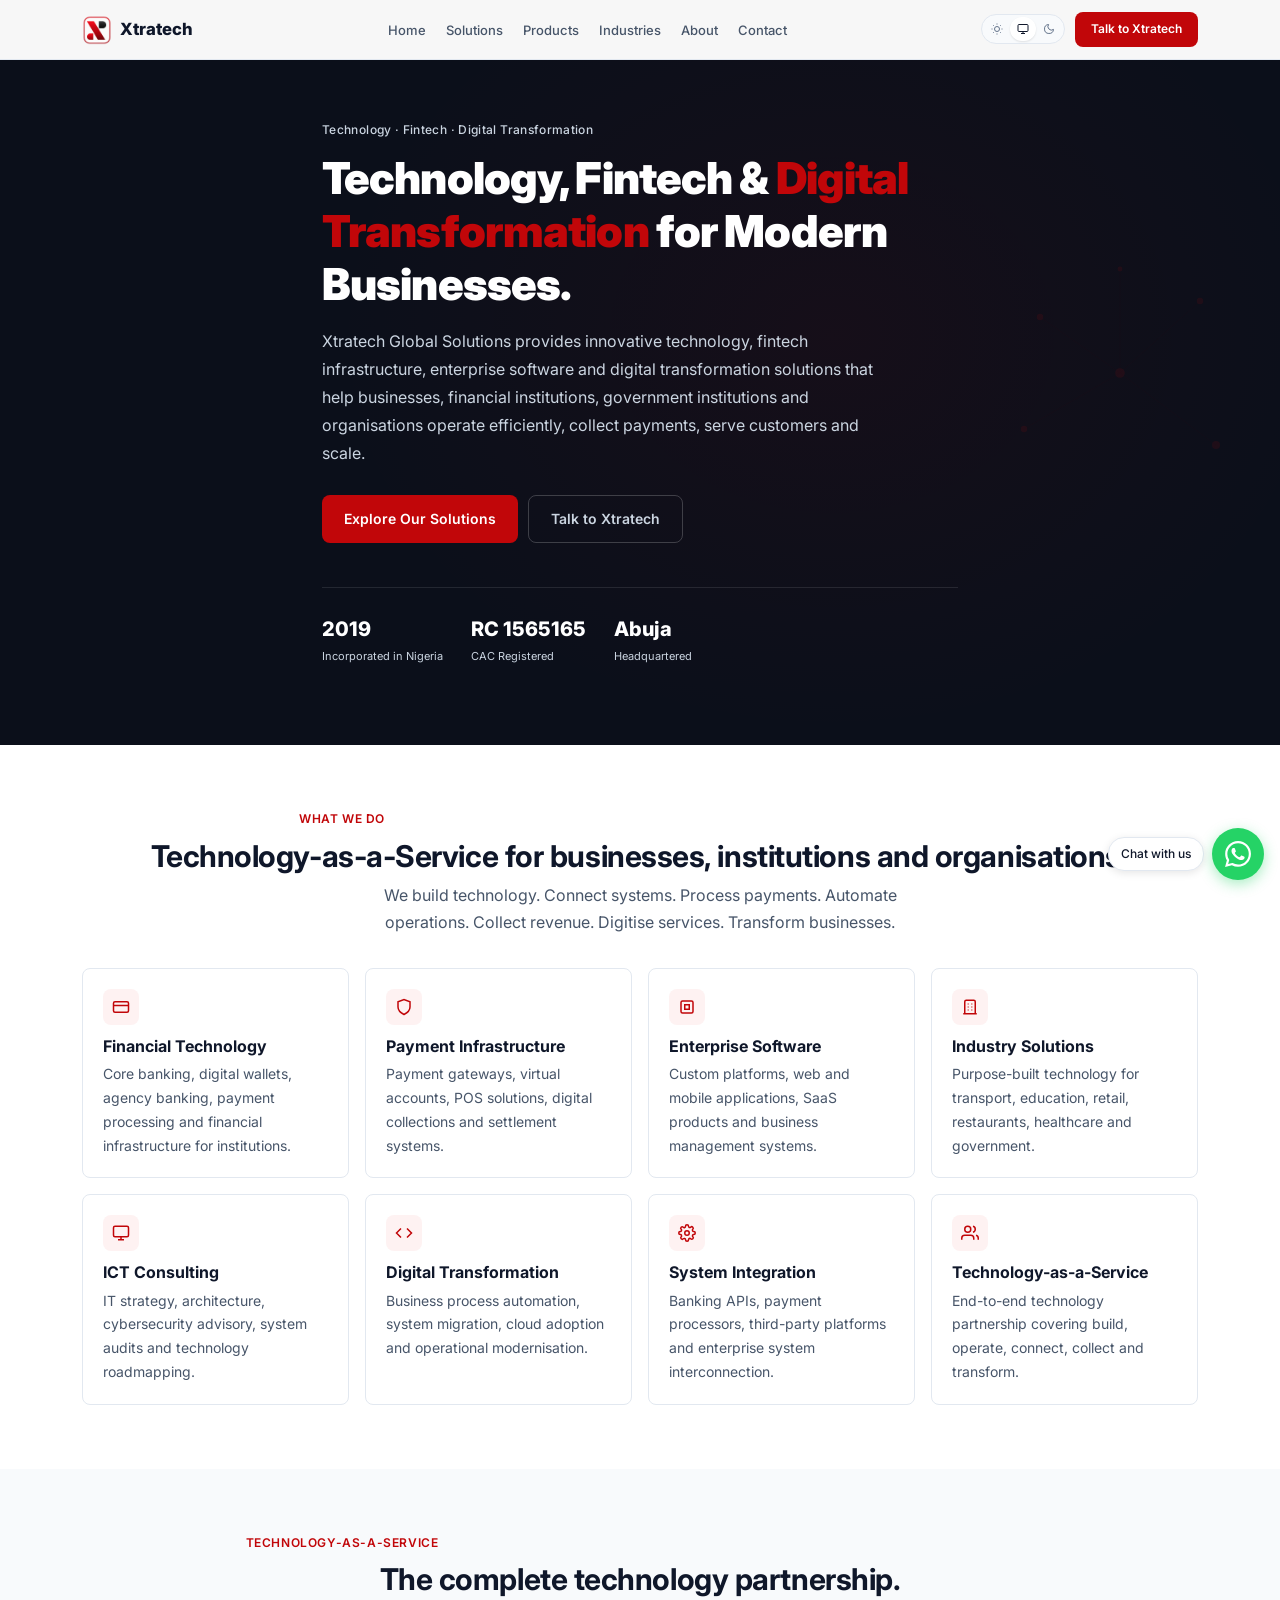
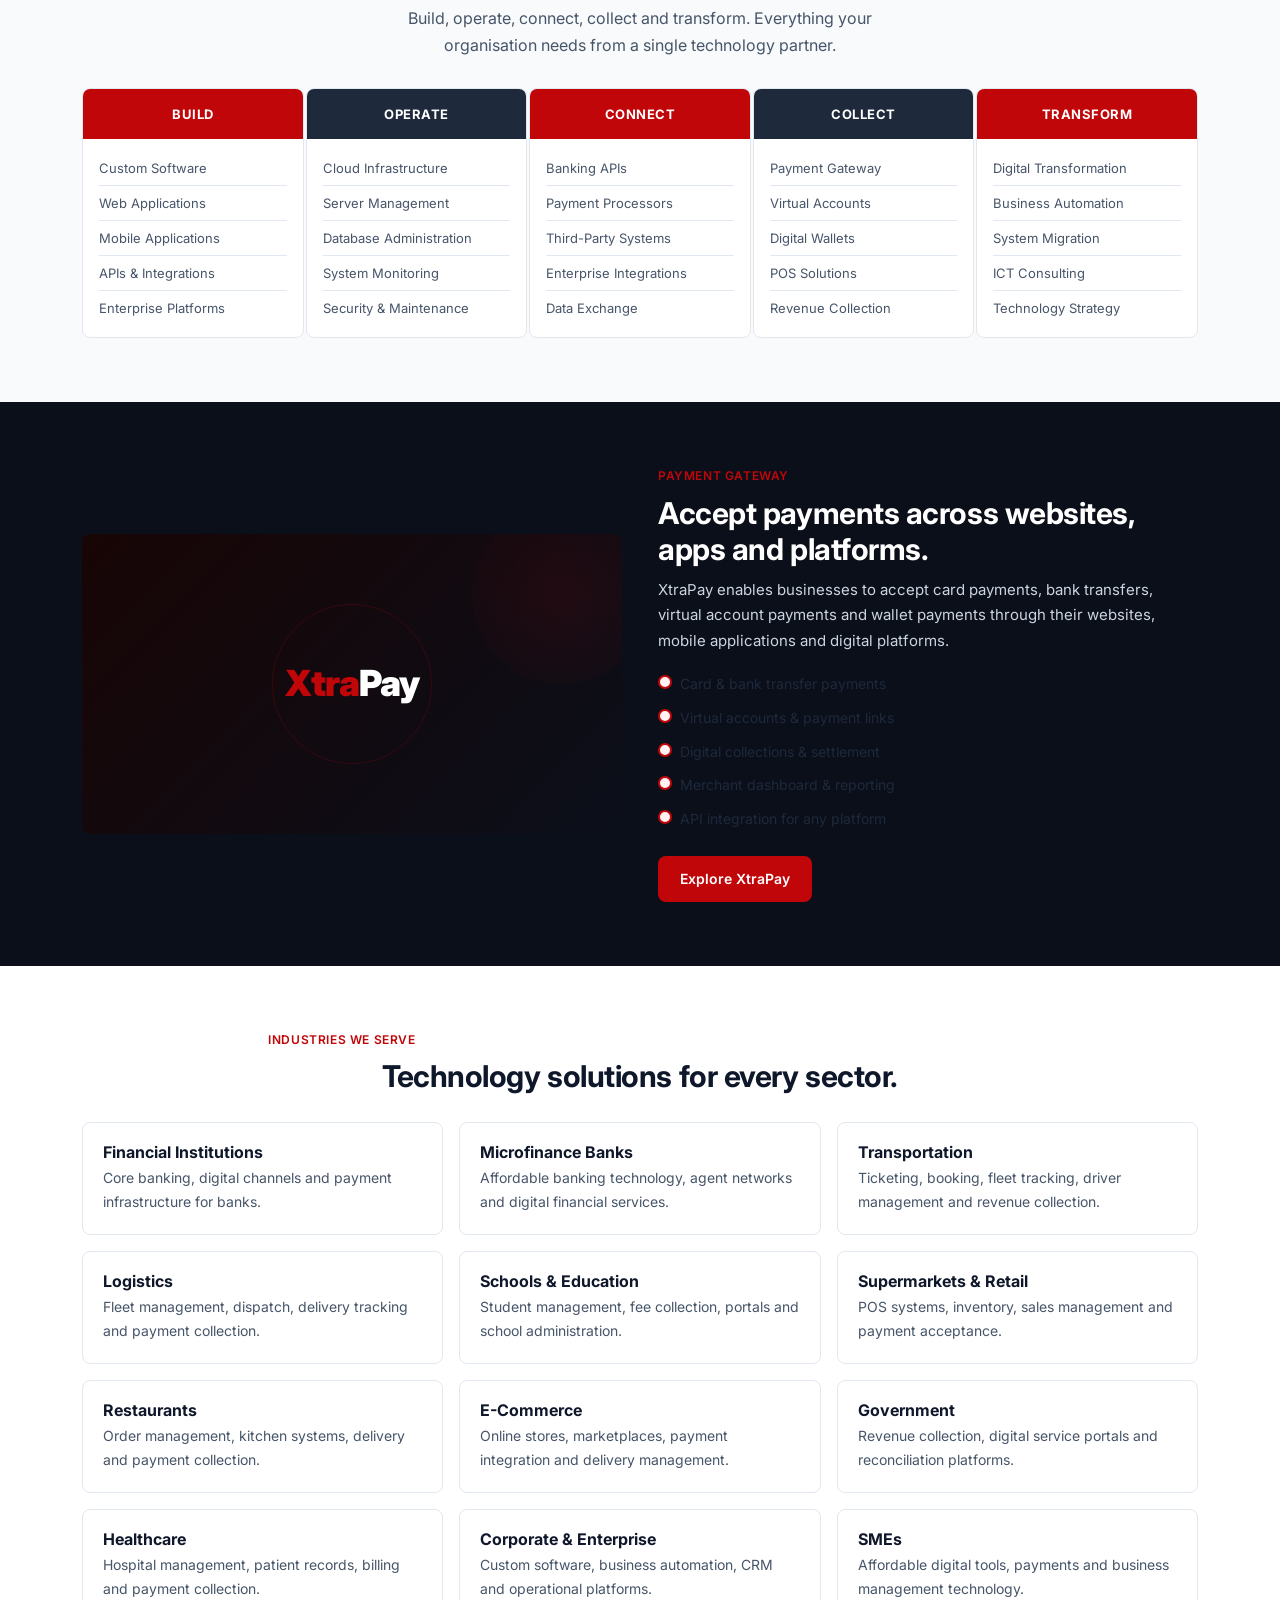
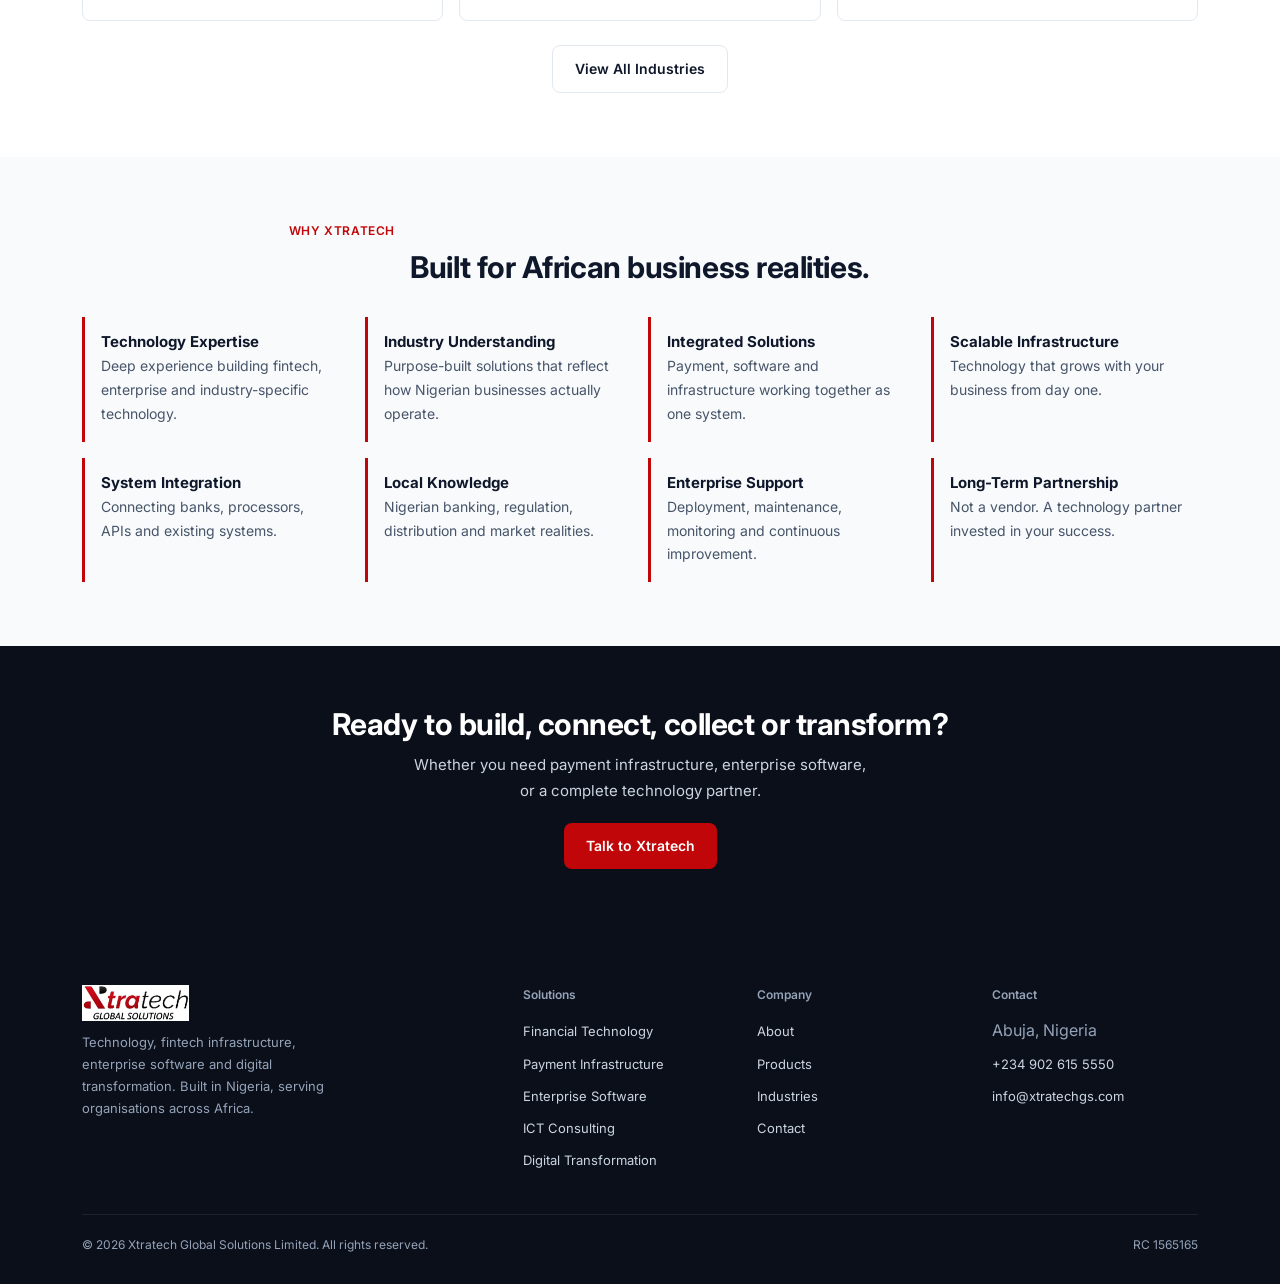
==== commit 8df6da0e: "Major rebuild: Technology-as-a-Service positioning, expanded industries, TaaS section, 8 solution ar" ====
--- a/docs/index.html
+++ b/docs/index.html
@@ -3,341 +3,187 @@
 <head>
 <meta charset="UTF-8">
 <meta name="viewport" content="width=device-width,initial-scale=1,viewport-fit=cover">
-<title>Xtratech Global Solutions | Fintech Infrastructure &amp; Digital Technology</title>
-<meta name="description" content="Xtratech Global Solutions builds fintech infrastructure, digital financial platforms and business technology for banks, fintechs, enterprises and organisations across Africa.">
-<meta property="og:title" content="Xtratech Global Solutions | Fintech Infrastructure &amp; Digital Technology">
-<meta property="og:description" content="Building the technology that moves African business.">
+<title>Xtratech Global Solutions | Technology, Fintech &amp; Digital Transformation</title>
+<meta name="description" content="Xtratech Global Solutions provides technology, fintech infrastructure, enterprise software and digital transformation solutions for businesses, financial institutions, governments and organisations across Nigeria and Africa.">
+<meta property="og:title" content="Xtratech Global Solutions | Technology, Fintech &amp; Digital Transformation">
+<meta property="og:description" content="Technology-as-a-Service for modern businesses.">
 <meta property="og:type" content="website">
 <link rel="canonical" href="https://xtratechgs.com">
-<link href="https://fonts.googleapis.com/css2?family=Inter:wght@400;500;600;700;800&display=swap" rel="stylesheet">
+<link href="https://fonts.googleapis.com/css2?family=Inter:wght@400;500;600;700;800;900&display=swap" rel="stylesheet">
 <style>
-/*──── LIGHT THEME (default) ────*/
-body {
-  --c-red:#C10609;--c-red-h:#9E0507;--c-red-bg:#FEF2F2;
-  --c-h:#0F172A;--c-b:#1E293B;--c-m:#475569;--c-s:#64748B;
-  --c-brd:#E2E8F0;--c-bg:#FFFFFF;--c-bg2:#F8FAFC;
-  --c-dk:#0B0F1A;--c-w:#FFFFFF;
-  --c-ht:#F1F5F9;--c-hs:#CBD5E1;
-  --c-ft:#CBD5E1;--c-fm:#94A3B8;
-  --c-nav:rgba(255,255,255,0.97);
-  --font:'Inter',system-ui,-apple-system,sans-serif;
-  --mx:1140px;--r:8px;
-}
-/*──── DARK THEME ────*/
-body.dark {
-  --c-h:#F1F5F9;--c-b:#E2E8F0;--c-m:#94A3B8;--c-s:#94A3B8;
-  --c-brd:#334155;--c-bg:#0F172A;--c-bg2:#1E293B;
-  --c-dk:#020617;--c-w:#0F172A;
-  --c-red-bg:rgba(193,6,9,0.15);
-  --c-nav:rgba(15,23,42,0.97);
-}
-@media(prefers-color-scheme:dark){body.sys{
-  --c-h:#F1F5F9;--c-b:#E2E8F0;--c-m:#94A3B8;--c-s:#94A3B8;
-  --c-brd:#334155;--c-bg:#0F172A;--c-bg2:#1E293B;
-  --c-dk:#020617;--c-w:#0F172A;
-  --c-red-bg:rgba(193,6,9,0.15);
-  --c-nav:rgba(15,23,42,0.97);
-}}
-
-/*──── RESET ────*/
+/* ===== LIGHT THEME ===== */
+body{--r:#C10609;--rd:#9E0507;--rb:#FEF2F2;--h:#0F172A;--b:#1E293B;--m:#475569;--s:#64748B;--bd:#E2E8F0;--bg:#FFF;--bg2:#F8FAFC;--dk:#0B0F1A;--ht:#F1F5F9;--hs:#CBD5E1;--ft:#CBD5E1;--fm:#94A3B8;--nv:rgba(255,255,255,.97);--f:'Inter',system-ui,sans-serif;--mx:1180px;--rd2:8px}
+body.dark{--h:#F1F5F9;--b:#E2E8F0;--m:#94A3B8;--s:#94A3B8;--bd:#334155;--bg:#0F172A;--bg2:#1E293B;--dk:#020617;--rb:rgba(193,6,9,.15);--nv:rgba(15,23,42,.97)}
+@media(prefers-color-scheme:dark){body.sys{--h:#F1F5F9;--b:#E2E8F0;--m:#94A3B8;--s:#94A3B8;--bd:#334155;--bg:#0F172A;--bg2:#1E293B;--dk:#020617;--rb:rgba(193,6,9,.15);--nv:rgba(15,23,42,.97)}}
 *,*::before,*::after{box-sizing:border-box;margin:0;padding:0}
-html{scroll-behavior:smooth;scroll-padding-top:72px;
-  padding-top:env(safe-area-inset-top,0);padding-bottom:env(safe-area-inset-bottom,0)}
-body{font-family:var(--font);color:var(--c-b);background:var(--c-bg);
-  line-height:1.7;-webkit-font-smoothing:antialiased;transition:background .25s,color .25s}
-h1,h2,h3,h4{color:var(--c-h);line-height:1.2;font-weight:700}
-h1{font-size:clamp(1.75rem,4.5vw,3rem);letter-spacing:-.02em}
-h2{font-size:clamp(1.375rem,3vw,2rem);letter-spacing:-.015em}
-h3{font-size:1.1875rem}
+html{scroll-behavior:smooth;scroll-padding-top:72px;padding-top:env(safe-area-inset-top,0);padding-bottom:env(safe-area-inset-bottom,0)}
+body{font-family:var(--f);color:var(--b);background:var(--bg);line-height:1.7;-webkit-font-smoothing:antialiased;transition:background .25s,color .25s}
+h1,h2,h3,h4{color:var(--h);line-height:1.2;font-weight:700}
+h1{font-size:clamp(1.625rem,4vw,2.75rem);letter-spacing:-.02em}
+h2{font-size:clamp(1.25rem,2.5vw,1.875rem);letter-spacing:-.015em}
+h3{font-size:1.125rem}h4{font-size:1rem}
 p{max-width:65ch}a{color:inherit;text-decoration:none}img{max-width:100%;display:block}
-
-/*──── LAYOUT ────*/
-.w{max-width:var(--mx);margin:0 auto;padding:0 20px}
-@media(min-width:768px){.w{padding:0 32px}}
-.s{padding:72px 0}@media(max-width:768px){.s{padding:48px 0}}
-.sa{background:var(--c-bg2)}
-.g2{display:grid;grid-template-columns:1fr 1fr;gap:32px}
-.g3{display:grid;grid-template-columns:repeat(3,1fr);gap:20px}
-.g4{display:grid;grid-template-columns:repeat(4,1fr);gap:20px}
-@media(max-width:1024px){.g4{grid-template-columns:1fr 1fr}}
-@media(max-width:768px){.g2,.g3,.g4{grid-template-columns:1fr;gap:16px}}
-@media(min-width:481px) and (max-width:768px){.g3,.g4{grid-template-columns:1fr 1fr}}
+.w{max-width:var(--mx);margin:0 auto;padding:0 20px}@media(min-width:768px){.w{padding:0 32px}}
+.s{padding:64px 0}@media(max-width:768px){.s{padding:44px 0}}.sa{background:var(--bg2)}
+.lb{font-size:.75rem;font-weight:600;color:var(--r);letter-spacing:.05em;text-transform:uppercase;margin-bottom:8px}
+.btn{display:inline-flex;align-items:center;justify-content:center;gap:8px;padding:11px 22px;font-size:.875rem;font-weight:600;border-radius:var(--rd2);border:none;cursor:pointer;font-family:var(--f);transition:all .15s;white-space:nowrap}
+.br{background:var(--r);color:#fff}.br:hover{background:var(--rd);transform:translateY(-1px);box-shadow:0 4px 12px rgba(193,6,9,.3)}
+.bo{background:transparent;color:var(--h);border:1.5px solid var(--bd)}.bo:hover{border-color:var(--h)}
+/* GRIDS */
+.g2{display:grid;grid-template-columns:1fr 1fr;gap:20px}
+.g3{display:grid;grid-template-columns:repeat(3,1fr);gap:16px}
+.g4{display:grid;grid-template-columns:repeat(4,1fr);gap:16px}
+.g5{display:grid;grid-template-columns:repeat(5,1fr);gap:2px}
+@media(max-width:1024px){.g4,.g5{grid-template-columns:repeat(3,1fr)}}
+@media(max-width:768px){.g2,.g3{grid-template-columns:1fr;gap:12px}.g4,.g5{grid-template-columns:1fr 1fr;gap:12px}}
+@media(max-width:480px){.g4,.g5{grid-template-columns:1fr}}
 .tc{text-align:center}
-
-/*──── COMMON ────*/
-.lb{font-size:.8125rem;font-weight:600;color:var(--c-red);letter-spacing:.05em;text-transform:uppercase;margin-bottom:10px}
-.btn{display:inline-flex;align-items:center;justify-content:center;gap:8px;padding:12px 24px;font-size:.9375rem;font-weight:600;border-radius:var(--r);border:none;cursor:pointer;font-family:var(--font);transition:all .15s;white-space:nowrap}
-.br{background:var(--c-red);color:#fff}.br:hover{background:var(--c-red-h)}
-.bo{background:transparent;color:var(--c-h);border:1.5px solid var(--c-brd)}.bo:hover{border-color:var(--c-h)}
-
-/*──── NAV ────*/
-.nav{position:fixed;top:0;left:0;right:0;z-index:99999;background:var(--c-nav);backdrop-filter:blur(12px);-webkit-backdrop-filter:blur(12px);border-bottom:1px solid var(--c-brd);height:64px}
-@media(max-width:900px){.nav{backdrop-filter:none;-webkit-backdrop-filter:none;background:var(--c-bg)}}
+/* NAV */
+.nav{position:fixed;top:0;left:0;right:0;z-index:99999;background:var(--nv);backdrop-filter:blur(12px);-webkit-backdrop-filter:blur(12px);border-bottom:1px solid var(--bd);height:60px}
+@media(max-width:900px){.nav{backdrop-filter:none;-webkit-backdrop-filter:none;background:var(--bg)}}
 .ni{max-width:var(--mx);margin:0 auto;padding:0 20px;display:flex;align-items:center;justify-content:space-between;height:100%}
 @media(min-width:768px){.ni{padding:0 32px}}
-.nl-logo{display:flex;align-items:center;gap:8px;font-weight:800;font-size:1.125rem;color:var(--c-h)}
-.nl-logo img{width:32px;height:32px;border-radius:6px}
-.nk{display:flex;align-items:center;gap:24px;list-style:none}
-.nk a{font-size:.8125rem;font-weight:500;color:var(--c-m);transition:color .15s}
-.nk a:hover{color:var(--c-h)}
-.nr{display:flex;align-items:center;gap:12px}
-.nr .btn{padding:8px 18px;font-size:.8125rem}
-/* Theme toggle */
-.tt{display:flex;background:var(--c-bg2);border:1px solid var(--c-brd);border-radius:20px;padding:2px}
-.tb{width:30px;height:28px;border:none;background:transparent;border-radius:16px;cursor:pointer;display:flex;align-items:center;justify-content:center;color:var(--c-s);transition:all .15s;padding:0}
-.tb.on{background:var(--c-bg);color:var(--c-h);box-shadow:0 1px 3px rgba(0,0,0,.12)}
-.tb svg{width:14px;height:14px;fill:none;stroke:currentColor;stroke-width:2}
-/* Hamburger */
-.hb{display:none;background:none;border:none;padding:8px;cursor:pointer;flex-direction:column;gap:5px}
-.hb span{display:block;width:20px;height:2px;background:var(--c-h);transition:all .2s}
-
-@media(max-width:900px){
-  .nk{display:none}.nr .btn{display:none}.hb{display:flex}
-  /* MOBILE MENU - solid overlay */
-  .nk.open{
-    display:flex!important;flex-direction:column;
-    position:fixed;top:64px;left:0;right:0;bottom:0;
-    background:var(--c-bg)!important;
-    padding:0 20px 20px;gap:0;z-index:999999;
-    overflow-y:auto;
-    -webkit-overflow-scrolling:touch;
-  }
-  .nk.open li{list-style:none}
-  .nk.open li a{
-    display:block;padding:16px 0;
-    font-size:1.125rem;font-weight:500;color:var(--c-h)!important;
-    border-bottom:1px solid var(--c-brd);
-  }
-  .nk.open .mc{border-bottom:none;padding-top:20px}
-  .nk.open .mc .btn{width:100%;padding:14px 24px;font-size:1rem;display:flex}
-}
-
-/*──── HERO ────*/
-.hero{padding:130px 0 88px;background:var(--c-dk);color:var(--c-ht);position:relative;overflow:hidden}
-@media(max-width:768px){.hero{padding:100px 0 60px}}
-.hero-gl{position:absolute;inset:0;opacity:.06;background:radial-gradient(ellipse 500px 400px at 65% 45%,var(--c-red),transparent)}
-.hero-c{position:relative;z-index:1;max-width:680px}
-.hero-ey{font-size:.8125rem;font-weight:500;color:var(--c-hs);letter-spacing:.03em;margin-bottom:16px}
-@media(max-width:480px){.hero-ey{font-size:.75rem}}
-.hero h1{color:#fff;margin-bottom:20px}.hero .ac{color:var(--c-red)}
-.hero-d{font-size:1rem;line-height:1.75;color:var(--c-hs);max-width:560px;margin-bottom:32px}
-@media(min-width:769px){.hero-d{font-size:1.0625rem}}
-.hero-ab{display:flex;gap:12px;flex-wrap:wrap}
+.nl{display:flex;align-items:center;gap:8px;font-weight:800;font-size:1.05rem;color:var(--h)}
+.nl img{width:30px;height:30px;border-radius:5px}
+.nk{display:flex;align-items:center;gap:20px;list-style:none}
+.nk a{font-size:.8125rem;font-weight:500;color:var(--m)}.nk a:hover{color:var(--h)}
+.nr{display:flex;align-items:center;gap:10px}.nr .btn{padding:7px 16px;font-size:.75rem}
+.tt{display:flex;background:var(--bg2);border:1px solid var(--bd);border-radius:16px;padding:2px}
+.tb{width:26px;height:24px;border:none;background:transparent;border-radius:12px;cursor:pointer;display:flex;align-items:center;justify-content:center;color:var(--s);transition:all .15s;padding:0}
+.tb.on{background:var(--bg);color:var(--h);box-shadow:0 1px 2px rgba(0,0,0,.1)}
+.tb svg{width:12px;height:12px;fill:none;stroke:currentColor;stroke-width:2}
+.hb{display:none;background:none;border:none;padding:6px;cursor:pointer;flex-direction:column;gap:4px}
+.hb span{display:block;width:18px;height:2px;background:var(--h)}
+@media(max-width:900px){.nk{display:none}.nr .btn{display:none}.hb{display:flex}}
+/* HERO */
+.hero{padding:120px 0 80px;background:var(--dk);color:var(--ht);position:relative;overflow:hidden}
+@media(max-width:768px){.hero{padding:90px 0 56px}}
+.hero-gl{position:absolute;inset:0;opacity:.06;background:radial-gradient(ellipse 500px 400px at 65% 45%,var(--r),transparent)}
+.hero-c{position:relative;z-index:1;max-width:700px}
+.hero-ey{font-size:.75rem;font-weight:500;color:var(--hs);letter-spacing:.03em;margin-bottom:12px}
+.hero h1{color:#fff;margin-bottom:16px;font-weight:900}.hero .ac{color:var(--r)}
+.hero-d{font-size:.9375rem;line-height:1.75;color:var(--hs);max-width:560px;margin-bottom:28px}
+@media(min-width:769px){.hero-d{font-size:1rem}}
+.hero-ab{display:flex;gap:10px;flex-wrap:wrap}
 @media(max-width:480px){.hero-ab .btn{width:100%}}
-.hero-st{display:flex;gap:32px;margin-top:52px;padding-top:28px;border-top:1px solid rgba(255,255,255,.1);flex-wrap:wrap}
-@media(max-width:480px){.hero-st{gap:20px}}
-.hs-n{font-size:1.375rem;font-weight:800;color:#fff}
-@media(max-width:480px){.hs-n{font-size:1.125rem}}
-.hs-l{font-size:.75rem;color:var(--c-hs);margin-top:2px}
-
-/* Page hero */
-.ph{padding:120px 0 60px;background:var(--c-dk);color:var(--c-ht)}
-@media(max-width:768px){.ph{padding:96px 0 44px}}
-.ph h1{color:#fff;max-width:660px}.ph p{color:var(--c-hs);margin-top:14px;max-width:540px}
-
-/*──── TRUST ────*/
-.tr{padding:32px 0;border-bottom:1px solid var(--c-brd);background:var(--c-bg)}
-.tr-r{display:flex;align-items:center;justify-content:center;gap:24px;flex-wrap:wrap;font-size:.8125rem;color:var(--c-m);font-weight:500}
-@media(max-width:480px){.tr-r{gap:12px;font-size:.75rem}}
-.td{width:6px;height:6px;border-radius:50%;background:var(--c-red);display:inline-block;margin-right:5px}
-
-/*──── CARD ────*/
-.cd{background:var(--c-bg);border:1px solid var(--c-brd);border-radius:var(--r);padding:24px;transition:box-shadow .15s,border-color .15s}
-.cd:hover{border-color:var(--c-s);box-shadow:0 2px 12px rgba(0,0,0,.05)}
-.cd h3{margin-bottom:8px;font-size:1.0625rem}.cd p{color:var(--c-m);font-size:.9375rem}
-.cf{margin-top:14px;padding-top:10px;border-top:1px solid var(--c-brd);font-size:.8125rem;color:var(--c-s)}
-.ci{width:40px;height:40px;background:var(--c-red-bg);border-radius:8px;display:flex;align-items:center;justify-content:center;margin-bottom:14px}
-.ci svg{width:20px;height:20px;fill:none;stroke:var(--c-red);stroke-width:2}
-
-/*──── PRODUCT VIS ────*/
-.pv{background:linear-gradient(135deg,#180505,var(--c-dk));border-radius:var(--r);padding:40px;min-height:340px;display:flex;align-items:center;justify-content:center;position:relative;overflow:hidden}
-@media(max-width:768px){.pv{min-height:220px;padding:32px}}
-.pv::after{content:'';position:absolute;width:220px;height:220px;border-radius:50%;background:radial-gradient(circle,var(--c-red),transparent);opacity:.1;top:-40px;right:-40px}
-.pb{font-size:2.5rem;font-weight:900;color:#fff;position:relative;z-index:1;letter-spacing:-.03em}
-@media(max-width:768px){.pb{font-size:2rem}}.pb .xr{color:var(--c-red)}
-.fl{list-style:none;margin-top:16px}
-.fl li{display:flex;align-items:flex-start;gap:10px;padding:7px 0;font-size:.9375rem;color:var(--c-b)}
-.fl li::before{content:'';flex-shrink:0;width:16px;height:16px;border-radius:50%;background:var(--c-red-bg);border:2px solid var(--c-red);margin-top:4px}
-.dk-fl .fl li{color:var(--c-ht)}
-
-/*──── INDUSTRY ────*/
-.ic{padding:24px;border-radius:var(--r);border:1px solid var(--c-brd);background:var(--c-bg);transition:border-color .15s}
-.ic:hover{border-color:var(--c-red)}.ic h4{margin-bottom:6px;color:var(--c-h)}.ic p{font-size:.9375rem;color:var(--c-m)}
-
-/*──── LEADERS ────*/
-.ld{text-align:center;padding:20px 12px}
-.ld img{width:140px;height:140px;border-radius:50%;object-fit:cover;margin:0 auto 14px;border:3px solid var(--c-brd)}
+.hero-st{display:flex;gap:28px;margin-top:44px;padding-top:24px;border-top:1px solid rgba(255,255,255,.1);flex-wrap:wrap}
+@media(max-width:480px){.hero-st{gap:16px}}
+.hs-n{font-size:1.25rem;font-weight:800;color:#fff}@media(max-width:480px){.hs-n{font-size:1rem}}
+.hs-l{font-size:.6875rem;color:var(--hs);margin-top:1px}
+/* PAGE HERO */
+.ph{padding:110px 0 52px;background:var(--dk);color:var(--ht)}@media(max-width:768px){.ph{padding:86px 0 40px}}
+.ph h1{color:#fff;max-width:660px}.ph p{color:var(--hs);margin-top:12px;max-width:540px}
+/* CARDS */
+.cd{background:var(--bg);border:1px solid var(--bd);border-radius:var(--rd2);padding:20px;transition:box-shadow .2s,border-color .2s,transform .2s}
+.cd:hover{border-color:var(--s);transform:translateY(-2px);box-shadow:0 4px 16px rgba(0,0,0,.06)}
+.cd h4{margin-bottom:6px}.cd p{color:var(--m);font-size:.875rem}
+.ci{width:36px;height:36px;background:var(--rb);border-radius:8px;display:flex;align-items:center;justify-content:center;margin-bottom:12px}
+.ci svg{width:18px;height:18px;fill:none;stroke:var(--r);stroke-width:2}
+.ic{padding:20px;border-radius:var(--rd2);border:1px solid var(--bd);background:var(--bg);transition:border-color .2s,transform .2s}
+.ic:hover{border-color:var(--r);transform:translateY(-2px)}.ic h4{margin-bottom:4px;color:var(--h)}.ic p{font-size:.875rem;color:var(--m)}
+/* PRODUCT VIS */
+.pv{background:linear-gradient(135deg,#180505,var(--dk));border-radius:var(--rd2);padding:36px;min-height:300px;display:flex;align-items:center;justify-content:center;position:relative;overflow:hidden}
+@media(max-width:768px){.pv{min-height:200px;padding:28px}}
+.pv::after{content:'';position:absolute;width:180px;height:180px;border-radius:50%;background:radial-gradient(circle,var(--r),transparent);opacity:.1;top:-30px;right:-30px}
+.pb{font-size:2.25rem;font-weight:900;color:#fff;position:relative;z-index:1;letter-spacing:-.03em}.pb .xr{color:var(--r)}
+@media(max-width:768px){.pb{font-size:1.75rem}}
+.pv-ring{position:absolute;width:160px;height:160px;border:1px solid rgba(193,6,9,.2);border-radius:50%;animation:spin 20s linear infinite}
+@keyframes spin{to{transform:rotate(360deg)}}
+/* FEATURE LIST */
+.fl{list-style:none;margin-top:14px}.fl li{display:flex;align-items:flex-start;gap:8px;padding:5px 0;font-size:.875rem;color:var(--b)}
+.fl li::before{content:'';flex-shrink:0;width:14px;height:14px;border-radius:50%;background:var(--rb);border:2px solid var(--r);margin-top:3px}
+/* TAAS */
+.taas-col{background:var(--bg);border:1px solid var(--bd);border-radius:var(--rd2);overflow:hidden}
+.taas-h{color:#fff;padding:14px 16px;font-size:.8125rem;font-weight:700;letter-spacing:.04em;text-align:center}
+.taas-list{list-style:none;padding:12px 16px}.taas-list li{padding:6px 0;font-size:.8125rem;color:var(--m);border-bottom:1px solid var(--bd)}
+.taas-list li:last-child{border-bottom:none}
+/* LEADERS */
+.ld{text-align:center;padding:16px 8px}
+.ld img{width:140px;height:140px;border-radius:50%;object-fit:cover;margin:0 auto 12px;border:3px solid var(--bd);transition:transform .3s}
+.ld:hover img{transform:scale(1.05)}
 @media(max-width:480px){.ld img{width:110px;height:110px}}
-.ld h4{font-size:.9375rem;margin-bottom:2px}.ld .rl{font-size:.8125rem;color:var(--c-m)}
-
-/*──── PROCESS ────*/
+.ld h4{font-size:.875rem;margin-bottom:2px}.ld .rl{font-size:.75rem;color:var(--m)}
+/* PROCESS */
 .pg2{display:grid;grid-template-columns:repeat(5,1fr);gap:2px}
 @media(max-width:768px){.pg2{grid-template-columns:1fr}}
 @media(min-width:481px) and (max-width:768px){.pg2{grid-template-columns:repeat(3,1fr)}}
-.ps{padding:24px 16px;background:var(--c-bg2);text-align:center}
-.ps:first-child{border-radius:var(--r) 0 0 var(--r)}.ps:last-child{border-radius:0 var(--r) var(--r) 0}
-@media(max-width:768px){.ps:first-child{border-radius:var(--r) var(--r) 0 0}.ps:last-child{border-radius:0 0 var(--r) var(--r)}}
-.pn{font-size:1.5rem;font-weight:800;color:var(--c-red);margin-bottom:6px}
-.ps h4{font-size:.875rem;margin-bottom:4px}.ps p{font-size:.8125rem;color:var(--c-m)}
-
-/*──── WHY ────*/
-.wi{padding:20px;border-left:3px solid var(--c-red)}
-.wi h4{margin-bottom:4px;font-size:1rem}.wi p{font-size:.9375rem;color:var(--c-m)}
-
-/*──── CTA BAND ────*/
-.cb{padding:72px 0;background:var(--c-dk);color:var(--c-ht);text-align:center}
-@media(max-width:768px){.cb{padding:52px 0}}
-.cb h2{color:#fff;margin-bottom:12px}.cb p{color:var(--c-hs);margin:0 auto 24px;max-width:480px}
-
-/*──── VALUES ────*/
-.vl{margin-bottom:24px}.vl h4{color:var(--c-red);margin-bottom:4px}.vl p{color:var(--c-m);font-size:.9375rem}
-
-/*──── CONTACT ────*/
-.cg{display:grid;grid-template-columns:1fr 1fr;gap:48px}
-@media(max-width:768px){.cg{grid-template-columns:1fr;gap:32px}}
-.fg{margin-bottom:16px}
-.fg label{display:block;font-size:.8125rem;font-weight:500;margin-bottom:4px;color:var(--c-h)}
-.fg input,.fg select,.fg textarea{width:100%;padding:10px 12px;font-size:.9375rem;font-family:var(--font);border:1px solid var(--c-brd);border-radius:var(--r);background:var(--c-bg);color:var(--c-h);transition:border-color .15s}
-.fg input:focus,.fg select:focus,.fg textarea:focus{outline:none;border-color:var(--c-red);box-shadow:0 0 0 3px rgba(193,6,9,.08)}
-.fg textarea{min-height:100px;resize:vertical}
-.fr{display:grid;grid-template-columns:1fr 1fr;gap:12px}
-@media(max-width:480px){.fr{grid-template-columns:1fr}}
-.cn{margin-bottom:20px}.cn h4{font-size:.875rem;color:var(--c-h);margin-bottom:3px}.cn p{font-size:.9375rem;color:var(--c-m)}
-
-/*──── INSIGHTS ────*/
-.isc{border:1px solid var(--c-brd);border-radius:var(--r);overflow:hidden;background:var(--c-bg)}
-.isc:hover{box-shadow:0 2px 12px rgba(0,0,0,.05)}
-.ist{height:140px;background:var(--c-bg2);display:flex;align-items:center;justify-content:center;color:var(--c-s);font-size:.8125rem}
-.isb{padding:18px}.isb .tg{font-size:.75rem;font-weight:600;color:var(--c-red);margin-bottom:4px}
-.isb h4{margin-bottom:4px;font-size:1rem}.isb p{font-size:.875rem;color:var(--c-m)}
-
-/*──── FOOTER ────*/
-.ft{background:var(--c-dk);color:var(--c-ft);padding:64px 0 32px}
-.fgr{display:grid;grid-template-columns:2fr 1fr 1fr 1fr;gap:32px;margin-bottom:40px}
-@media(max-width:768px){.fgr{grid-template-columns:1fr 1fr;gap:24px}}
-@media(max-width:480px){.fgr{grid-template-columns:1fr}}
-.fb p{color:var(--c-fm);font-size:.875rem;margin-top:12px;line-height:1.7;max-width:280px}
-.fc h5{font-size:.8125rem;font-weight:600;color:var(--c-fm);margin-bottom:14px}
-.fc ul{list-style:none}.fc li{margin-bottom:7px}
-.fc a{color:var(--c-ft);font-size:.875rem;transition:color .15s}.fc a:hover{color:#fff}
-.fbt{padding-top:24px;border-top:1px solid rgba(255,255,255,.08);display:flex;justify-content:space-between;flex-wrap:wrap;gap:8px;font-size:.8125rem;color:var(--c-fm)}
-
-/*──── CORP TABLE ────*/
-.ct2{display:grid;grid-template-columns:140px 1fr;gap:10px 24px;font-size:.9375rem}
-@media(max-width:480px){.ct2{grid-template-columns:1fr;gap:4px}}
-.ct2 .ck{color:var(--c-s);font-weight:500}@media(max-width:480px){.ct2 .ck{margin-top:8px}}.ct2 .cv{color:var(--c-h)}
-
-
-/*──── ANIMATIONS ────*/
+.ps{padding:20px 14px;background:var(--bg2);text-align:center}
+.ps:first-child{border-radius:var(--rd2) 0 0 var(--rd2)}.ps:last-child{border-radius:0 var(--rd2) var(--rd2) 0}
+@media(max-width:768px){.ps:first-child{border-radius:var(--rd2) var(--rd2) 0 0}.ps:last-child{border-radius:0 0 var(--rd2) var(--rd2)}}
+.pn{font-size:1.375rem;font-weight:800;color:var(--r);margin-bottom:4px}.ps h4{font-size:.8125rem;margin-bottom:3px}.ps p{font-size:.75rem;color:var(--m)}
+/* WHY */
+.wi{padding:16px;border-left:3px solid var(--r)}.wi h4{margin-bottom:3px;font-size:.9375rem}.wi p{font-size:.875rem;color:var(--m)}
+/* CTA BAND */
+.cb{padding:60px 0;background:var(--dk);color:var(--ht);text-align:center}@media(max-width:768px){.cb{padding:44px 0}}
+.cb h2{color:#fff;margin-bottom:10px}.cb p{color:var(--hs);margin:0 auto 20px;max-width:460px;font-size:.9375rem}
+/* VALUES */
+.vl{margin-bottom:20px}.vl h4{color:var(--r);margin-bottom:3px}.vl p{color:var(--m);font-size:.875rem}
+/* CONTACT */
+.cg{display:grid;grid-template-columns:1fr 1fr;gap:40px}@media(max-width:768px){.cg{grid-template-columns:1fr;gap:28px}}
+.fg{margin-bottom:14px}.fg label{display:block;font-size:.75rem;font-weight:500;margin-bottom:3px;color:var(--h)}
+.fg input,.fg select,.fg textarea{width:100%;padding:9px 11px;font-size:.875rem;font-family:var(--f);border:1px solid var(--bd);border-radius:var(--rd2);background:var(--bg);color:var(--h)}
+.fg input:focus,.fg select:focus,.fg textarea:focus{outline:none;border-color:var(--r);box-shadow:0 0 0 3px rgba(193,6,9,.08)}
+.fg textarea{min-height:90px;resize:vertical}
+.fr{display:grid;grid-template-columns:1fr 1fr;gap:10px}@media(max-width:480px){.fr{grid-template-columns:1fr}}
+.cn{margin-bottom:18px}.cn h4{font-size:.8125rem;color:var(--h);margin-bottom:2px}.cn p{font-size:.875rem;color:var(--m)}
+/* INSIGHTS */
+.isc{border:1px solid var(--bd);border-radius:var(--rd2);overflow:hidden;background:var(--bg)}
+.ist{height:120px;background:var(--bg2);display:flex;align-items:center;justify-content:center;color:var(--s);font-size:.75rem}
+.isb{padding:14px}.isb .tg{font-size:.6875rem;font-weight:600;color:var(--r);margin-bottom:3px}.isb h4{margin-bottom:3px;font-size:.9375rem}.isb p{font-size:.8125rem;color:var(--m)}
+/* CORP TABLE */
+.ct2{display:grid;grid-template-columns:130px 1fr;gap:8px 20px;font-size:.875rem}
+@media(max-width:480px){.ct2{grid-template-columns:1fr;gap:3px}}.ct2 .ck{color:var(--s);font-weight:500}@media(max-width:480px){.ct2 .ck{margin-top:6px}}.ct2 .cv{color:var(--h)}
+/* FOOTER */
+.ft{background:var(--dk);color:var(--ft);padding:56px 0 28px}
+.fgr{display:grid;grid-template-columns:2fr 1fr 1fr 1fr;gap:28px;margin-bottom:36px}
+@media(max-width:768px){.fgr{grid-template-columns:1fr 1fr;gap:20px}}@media(max-width:480px){.fgr{grid-template-columns:1fr}}
+.fb p{color:var(--fm);font-size:.8125rem;margin-top:10px;line-height:1.7;max-width:260px}
+.fc h5{font-size:.75rem;font-weight:600;color:var(--fm);margin-bottom:12px}.fc ul{list-style:none}.fc li{margin-bottom:5px}
+.fc a{color:var(--ft);font-size:.8125rem}.fc a:hover{color:#fff}
+.fbt{padding-top:20px;border-top:1px solid rgba(255,255,255,.08);display:flex;justify-content:space-between;flex-wrap:wrap;gap:6px;font-size:.75rem;color:var(--fm)}
+/* ANIMATIONS */
 @keyframes fadeUp{from{opacity:0;transform:translateY(30px)}to{opacity:1;transform:translateY(0)}}
 @keyframes fadeIn{from{opacity:0}to{opacity:1}}
-@keyframes slideLeft{from{opacity:0;transform:translateX(-30px)}to{opacity:1;transform:translateX(0)}}
-@keyframes slideRight{from{opacity:0;transform:translateX(30px)}to{opacity:1;transform:translateX(0)}}
 @keyframes pulse{0%,100%{opacity:.4}50%{opacity:1}}
-@keyframes float{0%,100%{transform:translateY(0)}50%{transform:translateY(-10px)}}
-@keyframes dash{to{stroke-dashoffset:0}}
 @keyframes glow{0%,100%{opacity:.04}50%{opacity:.1}}
-@keyframes spin{to{transform:rotate(360deg)}}
-@keyframes countUp{from{opacity:0;transform:translateY(10px)}to{opacity:1;transform:translateY(0)}}
-
-
-
-
-
-/* Hero animation */
+.hero-gl{animation:glow 6s ease-in-out infinite}
 .hero-c{animation:fadeUp .8s ease both}
 .hero-ey{animation:fadeIn .6s ease .2s both}
 .hero h1{animation:fadeUp .7s ease .3s both}
 .hero-d{animation:fadeUp .7s ease .45s both}
 .hero-ab{animation:fadeUp .7s ease .6s both}
 .hero-st{animation:fadeUp .7s ease .75s both}
-
-/* Hero animated background */
-.hero-gl{animation:glow 6s ease-in-out infinite}
-
-/* Card hover lift */
-.cd{transition:box-shadow .2s,border-color .2s,transform .2s}
-.cd:hover{transform:translateY(-3px);box-shadow:0 8px 24px rgba(0,0,0,.08)}
-
-/* Button hover */
-.btn{transition:all .2s}
-.br:hover{transform:translateY(-1px);box-shadow:0 4px 12px rgba(193,6,9,.3)}
-
-/* Process step hover */
-.ps{transition:background .2s,transform .2s}.ps:hover{transform:translateY(-2px)}
-
-/* Industry card hover */
-.ic{transition:border-color .2s,transform .2s,box-shadow .2s}
-.ic:hover{transform:translateY(-2px);box-shadow:0 4px 16px rgba(0,0,0,.06)}
-
-/* Leader photo hover */
-.ld img{transition:transform .3s,box-shadow .3s}.ld:hover img{transform:scale(1.05);box-shadow:0 4px 20px rgba(0,0,0,.12)}
-
-/* Animated network SVG in hero */
-.hero-net{position:absolute;right:-60px;top:50%;transform:translateY(-50%);width:500px;height:500px;opacity:.12}
-@media(max-width:900px){.hero-net{width:300px;height:300px;right:-40px;opacity:.08}}
-@media(max-width:480px){.hero-net{display:none}}
-.hero-net circle{animation:pulse 3s ease-in-out infinite}
-.hero-net circle:nth-child(2){animation-delay:.5s}
-.hero-net circle:nth-child(3){animation-delay:1s}
-.hero-net circle:nth-child(4){animation-delay:1.5s}
-.hero-net circle:nth-child(5){animation-delay:2s}
-.hero-net circle:nth-child(6){animation-delay:2.5s}
-.hero-net line{stroke-dasharray:200;stroke-dashoffset:200;animation:dash 2s ease forwards}
-.hero-net line:nth-child(n+7){animation-delay:.3s}
-.hero-net line:nth-child(n+9){animation-delay:.6s}
-.hero-net line:nth-child(n+11){animation-delay:.9s}
-
-/* Floating accent dots */
-.hero-dots{position:absolute;inset:0;overflow:hidden;pointer-events:none}
-.hero-dots span{position:absolute;width:4px;height:4px;border-radius:50%;background:var(--c-red);opacity:.2;animation:float 4s ease-in-out infinite}
-.hero-dots span:nth-child(1){top:20%;left:80%;animation-delay:0s;animation-duration:3.5s}
-.hero-dots span:nth-child(2){top:60%;left:85%;animation-delay:.7s;animation-duration:4.2s}
-.hero-dots span:nth-child(3){top:40%;left:75%;animation-delay:1.4s;animation-duration:3.8s}
-.hero-dots span:nth-child(4){top:75%;left:70%;animation-delay:2.1s;animation-duration:4.5s}
-.hero-dots span:nth-child(5){top:15%;left:90%;animation-delay:.3s;animation-duration:3.2s}
-
-/* Product visual animated ring */
-.pv-ring{position:absolute;width:200px;height:200px;border:1px solid rgba(193,6,9,.2);border-radius:50%;animation:spin 20s linear infinite}
-.pv-ring2{position:absolute;width:280px;height:280px;border:1px dashed rgba(193,6,9,.1);border-radius:50%;animation:spin 30s linear infinite reverse}
-
-
-/*──── WHATSAPP BUTTON ────*/
-.wa{position:fixed;bottom:24px;right:24px;z-index:99998;display:flex;align-items:center;gap:10px}
-.wa-btn{width:56px;height:56px;border-radius:50%;background:#25D366;display:flex;align-items:center;justify-content:center;box-shadow:0 4px 16px rgba(37,211,102,.4);transition:transform .2s,box-shadow .2s;cursor:pointer;border:none}
-.wa-btn:hover{transform:scale(1.08);box-shadow:0 6px 24px rgba(37,211,102,.5)}
-.wa-btn svg{width:28px;height:28px;fill:#fff}
-.wa-tip{background:var(--c-bg);color:var(--c-h);padding:8px 14px;border-radius:20px;font-size:.8125rem;font-weight:500;box-shadow:0 2px 12px rgba(0,0,0,.1);border:1px solid var(--c-brd);white-space:nowrap;animation:fadeIn .5s ease 2s both}
-@media(max-width:480px){.wa-tip{display:none}.wa{bottom:20px;right:16px}.wa-btn{width:52px;height:52px}.wa-btn svg{width:26px;height:26px}}
-
-
-/*──── SIMPLE SCROLL ANIMATIONS ────*/
-.anim{opacity:0;transform:translateY(20px);transition:opacity .6s ease,transform .6s ease}
+.anim{opacity:0;transform:translateY(18px);transition:opacity .5s ease,transform .5s ease}
 .anim.show{opacity:1;transform:translateY(0)}
-.anim:nth-child(2){transition-delay:.08s}
-.anim:nth-child(3){transition-delay:.16s}
-.anim:nth-child(4){transition-delay:.2s}
-.anim:nth-child(5){transition-delay:.24s}
-.anim:nth-child(6){transition-delay:.28s}
-
-/*──── PAGES ────*/
+.anim:nth-child(2){transition-delay:.06s}.anim:nth-child(3){transition-delay:.12s}.anim:nth-child(4){transition-delay:.18s}
+.anim:nth-child(5){transition-delay:.22s}.anim:nth-child(6){transition-delay:.26s}.anim:nth-child(7){transition-delay:.3s}.anim:nth-child(8){transition-delay:.34s}
+/* HERO NETWORK */
+.hero-net{position:absolute;right:-40px;top:50%;transform:translateY(-50%);width:400px;height:400px;opacity:.1}
+@media(max-width:900px){.hero-net{width:250px;height:250px;right:-30px;opacity:.06}}@media(max-width:480px){.hero-net{display:none}}
+.hero-net circle{animation:pulse 3s ease-in-out infinite}.hero-net circle:nth-child(2){animation-delay:.5s}.hero-net circle:nth-child(3){animation-delay:1s}
+.hero-net line{stroke-dasharray:200;stroke-dashoffset:200;animation:dash 2s ease forwards}@keyframes dash{to{stroke-dashoffset:0}}
+/* WHATSAPP */
+.wa{position:fixed;bottom:20px;right:16px;z-index:99998;display:flex;align-items:center;gap:8px}
+.wa-btn{width:52px;height:52px;border-radius:50%;background:#25D366;display:flex;align-items:center;justify-content:center;box-shadow:0 4px 14px rgba(37,211,102,.4);transition:transform .2s;cursor:pointer;border:none}
+.wa-btn:hover{transform:scale(1.08)}.wa-btn svg{width:26px;height:26px;fill:#fff}
+.wa-tip{background:var(--bg);color:var(--h);padding:6px 12px;border-radius:16px;font-size:.75rem;font-weight:500;box-shadow:0 2px 8px rgba(0,0,0,.1);border:1px solid var(--bd);white-space:nowrap;animation:fadeIn .5s ease 2s both}
+@media(max-width:480px){.wa-tip{display:none}}
+/* PAGES */
 .pg{display:none}.pg.on{display:block}
 </style>
 </head>
 <body class="sys">
 
-<!-- ══════ NAV ══════ -->
+<!-- NAV -->
 <nav class="nav"><div class="ni">
-  <a href="#" class="nl-logo" onclick="return go('home')"><img src="[data-uri]" alt="Xtratech"><span>Xtratech</span></a>
+  <a href="#" class="nl" onclick="return go('home')"><img src="[data-uri]" alt="Xtratech"><span>Xtratech</span></a>
   <ul class="nk" id="nk">
     <li><a href="#" onclick="return go('home')">Home</a></li>
     <li><a href="#" onclick="return go('solutions')">Solutions</a></li>
     <li><a href="#" onclick="return go('products')">Products</a></li>
     <li><a href="#" onclick="return go('industries')">Industries</a></li>
     <li><a href="#" onclick="return go('about')">About</a></li>
-    <li><a href="#" onclick="return go('insights')">Insights</a></li>
     <li><a href="#" onclick="return go('contact')">Contact</a></li>
-    <li class="mc"><a href="#" class="btn br" onclick="return go('contact')">Talk to Xtratech</a></li>
   </ul>
   <div class="nr">
     <div class="tt">
@@ -350,128 +196,229 @@
   <button class="hb" id="hb" aria-label="Menu"><span></span><span></span><span></span></button>
 </div></nav>
 
-<!-- ══════ HOME ══════ -->
+<!-- ===== HOME ===== -->
 <div id="home" class="pg on">
 <section class="hero"><div class="hero-gl"></div>
-<div class="hero-dots"><span></span><span></span><span></span><span></span><span></span></div>
-<svg class="hero-net" viewBox="0 0 500 500" fill="none">
-  <circle cx="250" cy="250" r="6" fill="#C10609"/>
-  <circle cx="150" cy="180" r="4" fill="#C10609"/>
-  <circle cx="350" cy="160" r="4" fill="#C10609"/>
-  <circle cx="130" cy="320" r="4" fill="#C10609"/>
-  <circle cx="370" cy="340" r="5" fill="#C10609"/>
-  <circle cx="250" cy="120" r="3" fill="#C10609"/>
-  <circle cx="180" cy="400" r="3" fill="#C10609"/>
-  <circle cx="320" cy="400" r="3" fill="#C10609"/>
-  <circle cx="400" cy="230" r="3" fill="#C10609"/>
-  <circle cx="100" cy="250" r="3" fill="#C10609"/>
-  <line x1="250" y1="250" x2="150" y2="180" stroke="#C10609" stroke-width=".5" opacity=".5"/>
-  <line x1="250" y1="250" x2="350" y2="160" stroke="#C10609" stroke-width=".5" opacity=".5"/>
-  <line x1="250" y1="250" x2="130" y2="320" stroke="#C10609" stroke-width=".5" opacity=".5"/>
-  <line x1="250" y1="250" x2="370" y2="340" stroke="#C10609" stroke-width=".5" opacity=".5"/>
-  <line x1="250" y1="250" x2="250" y2="120" stroke="#C10609" stroke-width=".5" opacity=".5"/>
-  <line x1="150" y1="180" x2="250" y2="120" stroke="#C10609" stroke-width=".3" opacity=".3"/>
-  <line x1="350" y1="160" x2="400" y2="230" stroke="#C10609" stroke-width=".3" opacity=".3"/>
-  <line x1="130" y1="320" x2="180" y2="400" stroke="#C10609" stroke-width=".3" opacity=".3"/>
-  <line x1="370" y1="340" x2="320" y2="400" stroke="#C10609" stroke-width=".3" opacity=".3"/>
-  <line x1="150" y1="180" x2="100" y2="250" stroke="#C10609" stroke-width=".3" opacity=".3"/>
-  <line x1="350" y1="160" x2="250" y2="120" stroke="#C10609" stroke-width=".3" opacity=".3"/>
-  <line x1="180" y1="400" x2="320" y2="400" stroke="#C10609" stroke-width=".3" opacity=".3"/>
-  <circle cx="250" cy="250" r="80" stroke="#C10609" stroke-width=".3" opacity=".15"/>
-  <circle cx="250" cy="250" r="150" stroke="#C10609" stroke-width=".2" opacity=".1"/>
-</svg>
+<svg class="hero-net" viewBox="0 0 500 500" fill="none"><circle cx="250" cy="250" r="6" fill="#C10609"/><circle cx="150" cy="180" r="4" fill="#C10609"/><circle cx="350" cy="160" r="4" fill="#C10609"/><circle cx="130" cy="320" r="4" fill="#C10609"/><circle cx="370" cy="340" r="5" fill="#C10609"/><circle cx="250" cy="120" r="3" fill="#C10609"/><line x1="250" y1="250" x2="150" y2="180" stroke="#C10609" stroke-width=".5" opacity=".5"/><line x1="250" y1="250" x2="350" y2="160" stroke="#C10609" stroke-width=".5" opacity=".5"/><line x1="250" y1="250" x2="130" y2="320" stroke="#C10609" stroke-width=".5" opacity=".5"/><line x1="250" y1="250" x2="370" y2="340" stroke="#C10609" stroke-width=".5" opacity=".5"/><line x1="250" y1="250" x2="250" y2="120" stroke="#C10609" stroke-width=".5" opacity=".5"/><circle cx="250" cy="250" r="80" stroke="#C10609" stroke-width=".3" opacity=".15"/><circle cx="250" cy="250" r="150" stroke="#C10609" stroke-width=".2" opacity=".1"/></svg>
 <div class="w hero-c">
-  <p class="hero-ey">Fintech Infrastructure · Digital Products · Business Technology</p>
-  <h1>Building the technology that moves <span class="ac">African business.</span></h1>
-  <p class="hero-d">Xtratech Global Solutions builds fintech infrastructure, digital financial platforms and business technology products for banks, fintechs, enterprises and ambitious organisations.</p>
-  <div class="hero-ab"><a href="#" class="btn br" onclick="return go('contact')">Talk to Xtratech</a><a href="#" class="btn bo" onclick="return go('solutions')" style="color:var(--c-hs);border-color:rgba(255,255,255,.2)">Explore Solutions</a></div>
+  <p class="hero-ey">Technology &middot; Fintech &middot; Digital Transformation</p>
+  <h1>Technology, Fintech &amp; <span class="ac">Digital Transformation</span> for Modern Businesses.</h1>
+  <p class="hero-d">Xtratech Global Solutions provides innovative technology, fintech infrastructure, enterprise software and digital transformation solutions that help businesses, financial institutions, government institutions and organisations operate efficiently, collect payments, serve customers and scale.</p>
+  <div class="hero-ab">
+    <a href="#" class="btn br" onclick="return go('solutions')">Explore Our Solutions</a>
+    <a href="#" class="btn bo" onclick="return go('contact')" style="color:var(--hs);border-color:rgba(255,255,255,.2)">Talk to Xtratech</a>
+  </div>
   <div class="hero-st"><div><div class="hs-n">2019</div><div class="hs-l">Incorporated in Nigeria</div></div><div><div class="hs-n">RC 1565165</div><div class="hs-l">CAC Registered</div></div><div><div class="hs-n">Abuja</div><div class="hs-l">Headquartered</div></div></div>
 </div></section>
 
-<section class="tr"><div class="w"><div class="tr-r"><span><span class="td"></span>Nigeria Based</span><span><span class="td"></span>Fintech Focused</span><span><span class="td"></span>Enterprise Ready</span><span><span class="td"></span>Serving Organisations Across Africa</span></div></div></section>
-
+<!-- WHAT WE DO -->
 <section class="s"><div class="w">
-  <div class="g2" style="align-items:end;margin-bottom:40px"><div><p class="lb">What we build</p><h2>Technology for financial services and modern business.</h2></div><div><p style="color:var(--c-m)">From core banking and agency networks to SaaS platforms and mobile applications. We design, build and support the systems organisations rely on every day.</p></div></div>
-  <p class="lb" style="margin-bottom:14px">Fintech &amp; Digital Finance</p>
-  <div class="g3" style="margin-bottom:32px">
-    <div class="cd anim"><div class="ci"><svg viewBox="0 0 24 24"><rect x="2" y="5" width="20" height="14" rx="2"/><line x1="2" y1="10" x2="22" y2="10"/></svg></div><h3>Core Banking Technology</h3><p>Systems for deposits, loans, ledgers and account management for banks and financial institutions.</p><div class="cf">Banks, MFBs, Financial Institutions</div></div>
-    <div class="cd anim"><div class="ci"><svg viewBox="0 0 24 24"><path d="M17 21v-2a4 4 0 0 0-4-4H5a4 4 0 0 0-4 4v2"/><circle cx="9" cy="7" r="4"/><path d="M23 21v-2a4 4 0 0 0-3-3.87"/><path d="M16 3.13a4 4 0 0 1 0 7.75"/></svg></div><h3>Agency Banking</h3><p>Agent network platforms for onboarding, managing and operating field agents delivering financial services.</p><div class="cf">Banks, Fintechs, Agent Networks</div></div>
-    <div class="cd anim"><div class="ci"><svg viewBox="0 0 24 24"><path d="M12 22s8-4 8-10V5l-8-3-8 3v7c0 6 8 10 8 10z"/></svg></div><h3>Digital Payments</h3><p>Payment processing, bill payments, airtime, data, transfers and merchant payment solutions.</p><div class="cf">Enterprises, Merchants, Platforms</div></div>
-  </div>
-  <p class="lb" style="margin-bottom:14px">Digital Business Technology</p>
+  <div class="tc" style="margin-bottom:32px"><p class="lb">What we do</p><h2>Technology-as-a-Service for businesses, institutions and organisations.</h2><p style="color:var(--m);margin:8px auto 0;max-width:560px">We build technology. Connect systems. Process payments. Automate operations. Collect revenue. Digitise services. Transform businesses.</p></div>
+  <div class="g4">
+<div class="cd anim"><div class="ci"><svg viewBox="0 0 24 24"><rect x="2" y="5" width="20" height="14" rx="2"/><line x1="2" y1="10" x2="22" y2="10"/></svg></div><h4>Financial Technology</h4><p>Core banking, digital wallets, agency banking, payment processing and financial infrastructure for institutions.</p></div>
+<div class="cd anim"><div class="ci"><svg viewBox="0 0 24 24"><path d="M12 22s8-4 8-10V5l-8-3-8 3v7c0 6 8 10 8 10z"/></svg></div><h4>Payment Infrastructure</h4><p>Payment gateways, virtual accounts, POS solutions, digital collections and settlement systems.</p></div>
+<div class="cd anim"><div class="ci"><svg viewBox="0 0 24 24"><rect x="4" y="4" width="16" height="16" rx="2"/><rect x="9" y="9" width="6" height="6"/></svg></div><h4>Enterprise Software</h4><p>Custom platforms, web and mobile applications, SaaS products and business management systems.</p></div>
+<div class="cd anim"><div class="ci"><svg viewBox="0 0 24 24"><path d="M3 21h18M9 8h1M9 12h1M9 16h1M14 8h1M14 12h1M14 16h1M5 21V5a2 2 0 012-2h10a2 2 0 012 2v16"/></svg></div><h4>Industry Solutions</h4><p>Purpose-built technology for transport, education, retail, restaurants, healthcare and government.</p></div>
+<div class="cd anim"><div class="ci"><svg viewBox="0 0 24 24"><rect x="2" y="3" width="20" height="14" rx="2"/><line x1="8" y1="21" x2="16" y2="21"/><line x1="12" y1="17" x2="12" y2="21"/></svg></div><h4>ICT Consulting</h4><p>IT strategy, architecture, cybersecurity advisory, system audits and technology roadmapping.</p></div>
+<div class="cd anim"><div class="ci"><svg viewBox="0 0 24 24"><polyline points="16 18 22 12 16 6"/><polyline points="8 6 2 12 8 18"/></svg></div><h4>Digital Transformation</h4><p>Business process automation, system migration, cloud adoption and operational modernisation.</p></div>
+<div class="cd anim"><div class="ci"><svg viewBox="0 0 24 24"><circle cx="12" cy="12" r="3"/><path d="M19.4 15a1.65 1.65 0 00.33 1.82l.06.06a2 2 0 01-2.83 2.83l-.06-.06a1.65 1.65 0 00-1.82-.33 1.65 1.65 0 00-1 1.51V21a2 2 0 01-4 0v-.09A1.65 1.65 0 009 19.4a1.65 1.65 0 00-1.82.33l-.06.06a2 2 0 01-2.83-2.83l.06-.06A1.65 1.65 0 004.68 15a1.65 1.65 0 00-1.51-1H3a2 2 0 010-4h.09A1.65 1.65 0 004.6 9a1.65 1.65 0 00-.33-1.82l-.06-.06a2 2 0 012.83-2.83l.06.06A1.65 1.65 0 009 4.68a1.65 1.65 0 001-1.51V3a2 2 0 014 0v.09a1.65 1.65 0 001 1.51 1.65 1.65 0 001.82-.33l.06-.06a2 2 0 012.83 2.83l-.06.06A1.65 1.65 0 0019.4 9a1.65 1.65 0 001.51 1H21a2 2 0 010 4h-.09a1.65 1.65 0 00-1.51 1z"/></svg></div><h4>System Integration</h4><p>Banking APIs, payment processors, third-party platforms and enterprise system interconnection.</p></div>
+<div class="cd anim"><div class="ci"><svg viewBox="0 0 24 24"><path d="M17 21v-2a4 4 0 0 0-4-4H5a4 4 0 0 0-4 4v2"/><circle cx="9" cy="7" r="4"/><path d="M23 21v-2a4 4 0 0 0-3-3.87"/><path d="M16 3.13a4 4 0 0 1 0 7.75"/></svg></div><h4>Technology-as-a-Service</h4><p>End-to-end technology partnership covering build, operate, connect, collect and transform.</p></div>
+</div>
+</div></section>
+
+<!-- TAAS -->
+<section class="s sa"><div class="w">
+  <div class="tc" style="margin-bottom:28px"><p class="lb">Technology-as-a-Service</p><h2>The complete technology partnership.</h2><p style="color:var(--m);margin:8px auto 0;max-width:520px">Build, operate, connect, collect and transform. Everything your organisation needs from a single technology partner.</p></div>
+  <div class="g5">
+<div class="taas-col"><div class="taas-h" style="background:#C10609">BUILD</div><ul class="taas-list">
+<li>Custom Software</li>
+<li>Web Applications</li>
+<li>Mobile Applications</li>
+<li>APIs &amp; Integrations</li>
+<li>Enterprise Platforms</li>
+</ul></div>
+<div class="taas-col"><div class="taas-h" style="background:#1E293B">OPERATE</div><ul class="taas-list">
+<li>Cloud Infrastructure</li>
+<li>Server Management</li>
+<li>Database Administration</li>
+<li>System Monitoring</li>
+<li>Security &amp; Maintenance</li>
+</ul></div>
+<div class="taas-col"><div class="taas-h" style="background:#C10609">CONNECT</div><ul class="taas-list">
+<li>Banking APIs</li>
+<li>Payment Processors</li>
+<li>Third-Party Systems</li>
+<li>Enterprise Integrations</li>
+<li>Data Exchange</li>
+</ul></div>
+<div class="taas-col"><div class="taas-h" style="background:#1E293B">COLLECT</div><ul class="taas-list">
+<li>Payment Gateway</li>
+<li>Virtual Accounts</li>
+<li>Digital Wallets</li>
+<li>POS Solutions</li>
+<li>Revenue Collection</li>
+</ul></div>
+<div class="taas-col"><div class="taas-h" style="background:#C10609">TRANSFORM</div><ul class="taas-list">
+<li>Digital Transformation</li>
+<li>Business Automation</li>
+<li>System Migration</li>
+<li>ICT Consulting</li>
+<li>Technology Strategy</li>
+</ul></div>
+</div>
+</div></section>
+
+<!-- FEATURED PRODUCT -->
+<section class="s" style="background:var(--dk);color:var(--ht)"><div class="w"><div class="g2" style="gap:36px;align-items:center">
+  <div class="pv"><div class="pv-ring"></div><div class="pb"><span class="xr">Xtra</span>Pay</div></div>
+  <div>
+    <p class="lb">Payment Gateway</p>
+    <h2 style="color:#fff;margin-bottom:10px">Accept payments across websites, apps and platforms.</h2>
+    <p style="color:var(--hs);margin-bottom:14px;font-size:.9375rem">XtraPay enables businesses to accept card payments, bank transfers, virtual account payments and wallet payments through their websites, mobile applications and digital platforms.</p>
+    <ul class="fl" style="color:var(--ht)"><li>Card &amp; bank transfer payments</li><li>Virtual accounts &amp; payment links</li><li>Digital collections &amp; settlement</li><li>Merchant dashboard &amp; reporting</li><li>API integration for any platform</li></ul>
+    <div style="margin-top:20px"><a href="#" class="btn br" onclick="return go('products')">Explore XtraPay</a></div>
+  </div>
+</div></div></section>
+
+<!-- INDUSTRIES -->
+<section class="s"><div class="w">
+  <div class="tc" style="margin-bottom:28px"><p class="lb">Industries we serve</p><h2>Technology solutions for every sector.</h2></div>
   <div class="g3">
-    <div class="cd anim"><div class="ci"><svg viewBox="0 0 24 24"><rect x="4" y="4" width="16" height="16" rx="2"/><rect x="9" y="9" width="6" height="6"/></svg></div><h3>SaaS &amp; Enterprise Software</h3><p>Custom platforms, business management tools and subscription software designed for scale.</p><div class="cf">Enterprises, SMEs, Startups</div></div>
-    <div class="cd anim"><div class="ci"><svg viewBox="0 0 24 24"><rect x="5" y="2" width="14" height="20" rx="2"/><line x1="12" y1="18" x2="12.01" y2="18"/></svg></div><h3>Web &amp; Mobile Apps</h3><p>Responsive web apps and native mobile applications built for performance and reliability.</p><div class="cf">All Industries</div></div>
-    <div class="cd anim"><div class="ci"><svg viewBox="0 0 24 24"><polyline points="16 18 22 12 16 6"/><polyline points="8 6 2 12 8 18"/></svg></div><h3>API &amp; Integration</h3><p>Connecting payment rails, banking systems, third party services and business systems.</p><div class="cf">Banks, Fintechs, Enterprises</div></div>
-  </div>
-  <div class="tc" style="margin-top:36px"><a href="#" class="btn bo" onclick="return go('solutions')">View All Solutions</a></div>
-</div></section>
-
-<section class="s dk-fl" style="background:var(--c-dk);color:var(--c-ht)"><div class="w"><div class="g2" style="gap:40px;align-items:center">
-  <div class="pv"><div class="pv-ring"></div><div class="pv-ring2"></div><div class="pb"><span class="xr">Xtra</span>Pay</div></div>
-  <div><p class="lb">Featured Product</p><h2 style="color:#fff;margin-bottom:12px">Digital payments infrastructure, ready to deploy.</h2><p style="color:var(--c-hs);margin-bottom:16px">XtraPay is a fintech platform providing wallets, payments, bill services, merchant solutions and agency banking capabilities.</p>
-    <ul class="fl"><li>Digital wallets and transfers</li><li>Bill payments, airtime and data services</li><li>Merchant payment solutions</li><li>Agency banking and agent management</li><li>Transaction monitoring and reporting</li></ul>
-    <div style="margin-top:24px"><a href="#" class="btn br" onclick="return go('products')">Learn About XtraPay</a></div>
-  </div>
+<div class="ic anim"><h4>Financial Institutions</h4><p>Core banking, digital channels and payment infrastructure for banks.</p></div>
+<div class="ic anim"><h4>Microfinance Banks</h4><p>Affordable banking technology, agent networks and digital financial services.</p></div>
+<div class="ic anim"><h4>Transportation</h4><p>Ticketing, booking, fleet tracking, driver management and revenue collection.</p></div>
+<div class="ic anim"><h4>Logistics</h4><p>Fleet management, dispatch, delivery tracking and payment collection.</p></div>
+<div class="ic anim"><h4>Schools &amp; Education</h4><p>Student management, fee collection, portals and school administration.</p></div>
+<div class="ic anim"><h4>Supermarkets &amp; Retail</h4><p>POS systems, inventory, sales management and payment acceptance.</p></div>
+<div class="ic anim"><h4>Restaurants</h4><p>Order management, kitchen systems, delivery and payment collection.</p></div>
+<div class="ic anim"><h4>E-Commerce</h4><p>Online stores, marketplaces, payment integration and delivery management.</p></div>
+<div class="ic anim"><h4>Government</h4><p>Revenue collection, digital service portals and reconciliation platforms.</p></div>
+<div class="ic anim"><h4>Healthcare</h4><p>Hospital management, patient records, billing and payment collection.</p></div>
+<div class="ic anim"><h4>Corporate &amp; Enterprise</h4><p>Custom software, business automation, CRM and operational platforms.</p></div>
+<div class="ic anim"><h4>SMEs</h4><p>Affordable digital tools, payments and business management technology.</p></div>
+</div>
+  <div class="tc" style="margin-top:24px"><a href="#" class="btn bo" onclick="return go('industries')">View All Industries</a></div>
+</div></section>
+
+<!-- WHY XTRATECH -->
+<section class="s sa"><div class="w">
+  <div class="tc" style="margin-bottom:32px"><p class="lb">Why Xtratech</p><h2>Built for African business realities.</h2></div>
+  <div class="g4">
+    <div class="wi anim"><h4>Technology Expertise</h4><p>Deep experience building fintech, enterprise and industry-specific technology.</p></div>
+    <div class="wi anim"><h4>Industry Understanding</h4><p>Purpose-built solutions that reflect how Nigerian businesses actually operate.</p></div>
+    <div class="wi anim"><h4>Integrated Solutions</h4><p>Payment, software and infrastructure working together as one system.</p></div>
+    <div class="wi anim"><h4>Scalable Infrastructure</h4><p>Technology that grows with your business from day one.</p></div>
+    <div class="wi anim"><h4>System Integration</h4><p>Connecting banks, processors, APIs and existing systems.</p></div>
+    <div class="wi anim"><h4>Local Knowledge</h4><p>Nigerian banking, regulation, distribution and market realities.</p></div>
+    <div class="wi anim"><h4>Enterprise Support</h4><p>Deployment, maintenance, monitoring and continuous improvement.</p></div>
+    <div class="wi anim"><h4>Long-Term Partnership</h4><p>Not a vendor. A technology partner invested in your success.</p></div>
+  </div>
+</div></section>
+
+<section class="cb"><div class="w"><h2>Ready to build, connect, collect or transform?</h2><p>Whether you need payment infrastructure, enterprise software, or a complete technology partner.</p><a href="#" class="btn br" onclick="return go('contact')">Talk to Xtratech</a></div></section>
+</div>
+
+<!-- ===== SOLUTIONS ===== -->
+<div id="solutions" class="pg">
+<section class="ph"><div class="w"><p class="lb">Solutions</p><h1>Technology solutions for every business challenge.</h1><p>From fintech infrastructure to enterprise software, ICT consulting to digital transformation.</p></div></section>
+<section class="s"><div class="w">
+  <p class="lb">Core Solution Areas</p>
+  <p style="color:var(--m);margin-bottom:24px;max-width:560px">Eight areas of technology expertise to build, operate, connect, collect and transform.</p>
+  <div class="g4">
+<div class="cd anim"><div class="ci"><svg viewBox="0 0 24 24"><rect x="2" y="5" width="20" height="14" rx="2"/><line x1="2" y1="10" x2="22" y2="10"/></svg></div><h4>Financial Technology</h4><p>Core banking, digital wallets, agency banking, payment processing and financial infrastructure for institutions.</p></div>
+<div class="cd anim"><div class="ci"><svg viewBox="0 0 24 24"><path d="M12 22s8-4 8-10V5l-8-3-8 3v7c0 6 8 10 8 10z"/></svg></div><h4>Payment Infrastructure</h4><p>Payment gateways, virtual accounts, POS solutions, digital collections and settlement systems.</p></div>
+<div class="cd anim"><div class="ci"><svg viewBox="0 0 24 24"><rect x="4" y="4" width="16" height="16" rx="2"/><rect x="9" y="9" width="6" height="6"/></svg></div><h4>Enterprise Software</h4><p>Custom platforms, web and mobile applications, SaaS products and business management systems.</p></div>
+<div class="cd anim"><div class="ci"><svg viewBox="0 0 24 24"><path d="M3 21h18M9 8h1M9 12h1M9 16h1M14 8h1M14 12h1M14 16h1M5 21V5a2 2 0 012-2h10a2 2 0 012 2v16"/></svg></div><h4>Industry Solutions</h4><p>Purpose-built technology for transport, education, retail, restaurants, healthcare and government.</p></div>
+<div class="cd anim"><div class="ci"><svg viewBox="0 0 24 24"><rect x="2" y="3" width="20" height="14" rx="2"/><line x1="8" y1="21" x2="16" y2="21"/><line x1="12" y1="17" x2="12" y2="21"/></svg></div><h4>ICT Consulting</h4><p>IT strategy, architecture, cybersecurity advisory, system audits and technology roadmapping.</p></div>
+<div class="cd anim"><div class="ci"><svg viewBox="0 0 24 24"><polyline points="16 18 22 12 16 6"/><polyline points="8 6 2 12 8 18"/></svg></div><h4>Digital Transformation</h4><p>Business process automation, system migration, cloud adoption and operational modernisation.</p></div>
+<div class="cd anim"><div class="ci"><svg viewBox="0 0 24 24"><circle cx="12" cy="12" r="3"/><path d="M19.4 15a1.65 1.65 0 00.33 1.82l.06.06a2 2 0 01-2.83 2.83l-.06-.06a1.65 1.65 0 00-1.82-.33 1.65 1.65 0 00-1 1.51V21a2 2 0 01-4 0v-.09A1.65 1.65 0 009 19.4a1.65 1.65 0 00-1.82.33l-.06.06a2 2 0 01-2.83-2.83l.06-.06A1.65 1.65 0 004.68 15a1.65 1.65 0 00-1.51-1H3a2 2 0 010-4h.09A1.65 1.65 0 004.6 9a1.65 1.65 0 00-.33-1.82l-.06-.06a2 2 0 012.83-2.83l.06.06A1.65 1.65 0 009 4.68a1.65 1.65 0 001-1.51V3a2 2 0 014 0v.09a1.65 1.65 0 001 1.51 1.65 1.65 0 001.82-.33l.06-.06a2 2 0 012.83 2.83l-.06.06A1.65 1.65 0 0019.4 9a1.65 1.65 0 001.51 1H21a2 2 0 010 4h-.09a1.65 1.65 0 00-1.51 1z"/></svg></div><h4>System Integration</h4><p>Banking APIs, payment processors, third-party platforms and enterprise system interconnection.</p></div>
+<div class="cd anim"><div class="ci"><svg viewBox="0 0 24 24"><path d="M17 21v-2a4 4 0 0 0-4-4H5a4 4 0 0 0-4 4v2"/><circle cx="9" cy="7" r="4"/><path d="M23 21v-2a4 4 0 0 0-3-3.87"/><path d="M16 3.13a4 4 0 0 1 0 7.75"/></svg></div><h4>Technology-as-a-Service</h4><p>End-to-end technology partnership covering build, operate, connect, collect and transform.</p></div>
+</div>
+  <div style="margin-top:40px"><p class="lb">Fintech &amp; Payment Infrastructure</p><p style="color:var(--m);margin-bottom:20px;max-width:560px">Technology for organisations that move money, collect payments and serve financial customers.</p>
+  <div class="g3">
+    <div class="cd anim"><h4>Core Banking</h4><p>Account management, deposits, loans and ledgers for banks and MFBs.</p></div>
+    <div class="cd anim"><h4>Agency Banking</h4><p>Agent networks, float management, onboarding and field operations.</p></div>
+    <div class="cd anim"><h4>Payment Gateway</h4><p>Card payments, bank transfers, virtual accounts and payment links.</p></div>
+    <div class="cd anim"><h4>Digital Wallets</h4><p>Consumer, merchant and enterprise wallets with transfers and top-ups.</p></div>
+    <div class="cd anim"><h4>POS &amp; Merchant</h4><p>Point of sale, merchant onboarding, settlement and analytics.</p></div>
+    <div class="cd anim"><h4>Revenue Collection</h4><p>Government, institutional and enterprise digital revenue collection.</p></div>
+  </div></div>
+  <div style="margin-top:40px"><p class="lb">Enterprise &amp; Industry Technology</p><p style="color:var(--m);margin-bottom:20px;max-width:560px">Custom software, platforms and digital tools for specific industries and business needs.</p>
+  <div class="g3">
+    <div class="cd anim"><h4>Custom Software</h4><p>Bespoke web and mobile applications built to specification.</p></div>
+    <div class="cd anim"><h4>Business Automation</h4><p>Workflows, CRM, HR, document management and operations platforms.</p></div>
+    <div class="cd anim"><h4>System Integration</h4><p>APIs, banking connectors, third-party platforms and data exchange.</p></div>
+    <div class="cd anim"><h4>Cloud &amp; Infrastructure</h4><p>Server deployment, database management, monitoring and security.</p></div>
+    <div class="cd anim"><h4>ICT Consulting</h4><p>IT strategy, architecture, audits, migration and transformation advisory.</p></div>
+    <div class="cd anim"><h4>Managed IT Services</h4><p>Ongoing support, maintenance, monitoring and technical operations.</p></div>
+  </div></div>
+</div></section>
+<section class="cb"><div class="w"><h2>Need a technology solution?</h2><p>Tell us what you are building or what problem you need to solve.</p><a href="#" class="btn br" onclick="return go('contact')">Start a Conversation</a></div></section>
+</div>
+
+<!-- ===== PRODUCTS ===== -->
+<div id="products" class="pg">
+<section class="ph"><div class="w"><p class="lb">Products</p><h1>Technology products built and operated by Xtratech.</h1><p>Payment infrastructure, industry platforms and enterprise tools.</p></div></section>
+<section class="s"><div class="w">
+  <div class="g2" style="gap:36px;align-items:center;margin-bottom:48px">
+    <div class="pv"><div class="pv-ring"></div><div class="pb"><span class="xr">Xtra</span>Pay</div></div>
+    <div><p class="lb">Payment Gateway</p><h2 style="margin-bottom:8px">XtraPay Payment Gateway</h2>
+    <p style="color:var(--m);margin-bottom:12px;font-size:.9375rem">Accept payments securely across websites, mobile applications, business platforms, school portals, e-commerce platforms, transport platforms and other digital channels.</p>
+    <ul class="fl"><li>Card payments &amp; bank transfers</li><li>Virtual accounts &amp; payment links</li><li>Digital collections &amp; wallet payments</li><li>Settlement &amp; reconciliation</li><li>Transaction reporting &amp; merchant dashboard</li><li>API integration for any platform</li></ul>
+    <div style="margin-top:16px;display:flex;gap:10px;flex-wrap:wrap"><a href="#" class="btn br" onclick="return go('contact')">Integrate XtraPay</a><a href="#" class="btn bo" onclick="return go('contact')">Talk to Sales</a></div></div>
+  </div>
+  <div style="border-top:1px solid var(--bd);padding-top:40px"><p class="lb" style="margin-bottom:20px">More Products</p>
+  <div class="g4">
+    <div class="cd anim"><h4>Digital Wallet</h4><p>Consumer and merchant wallet infrastructure.</p></div>
+    <div class="cd anim"><h4>Virtual Accounts</h4><p>Dedicated payment accounts for collections.</p></div>
+    <div class="cd anim"><h4>POS Solutions</h4><p>Merchant payment acceptance and settlement.</p></div>
+    <div class="cd anim"><h4>Agency Banking</h4><p>Agent network management platform.</p></div>
+    <div class="cd anim"><h4>Transport Platform</h4><p>Ticketing, booking and fleet management.</p></div>
+    <div class="cd anim"><h4>School Platform</h4><p>Student management and fee collection.</p></div>
+    <div class="cd anim"><h4>Retail POS</h4><p>Inventory, sales and payment management.</p></div>
+    <div class="cd anim"><h4>Enterprise Software</h4><p>Custom business management platforms.</p></div>
+  </div></div>
+  <div style="border-top:1px solid var(--bd);padding-top:40px;margin-top:40px"><div class="g2" style="gap:36px;align-items:center">
+    <div><p class="lb">Tracking &amp; Monitoring</p><h2 style="margin-bottom:8px">XtraTracker</h2><p style="color:var(--m);margin-bottom:12px;font-size:.9375rem">Asset tracking, vehicle management and field operations monitoring.</p>
+    <ul class="fl"><li>Real-time GPS tracking</li><li>Vehicle and fleet management</li><li>Geofencing and route monitoring</li><li>Driver management</li></ul>
+    <div style="margin-top:16px"><a href="#" class="btn bo" onclick="return go('contact')">Enquire</a></div></div>
+    <div class="pv" style="min-height:200px"><div class="pb" style="font-size:1.75rem"><span class="xr">Xtra</span>Tracker</div></div>
+  </div></div>
+</div></section>
+</div>
+
+<!-- ===== INDUSTRIES ===== -->
+<div id="industries" class="pg">
+<section class="ph"><div class="w"><p class="lb">Industries</p><h1>Technology built for how your industry operates.</h1><p>Purpose-built solutions grounded in the realities of each sector.</p></div></section>
+<section class="s"><div class="w"><div class="g3">
+<div class="ic anim"><h4>Financial Institutions</h4><p>Core banking, digital channels and payment infrastructure for banks.</p></div>
+<div class="ic anim"><h4>Microfinance Banks</h4><p>Affordable banking technology, agent networks and digital financial services.</p></div>
+<div class="ic anim"><h4>Transportation</h4><p>Ticketing, booking, fleet tracking, driver management and revenue collection.</p></div>
+<div class="ic anim"><h4>Logistics</h4><p>Fleet management, dispatch, delivery tracking and payment collection.</p></div>
+<div class="ic anim"><h4>Schools &amp; Education</h4><p>Student management, fee collection, portals and school administration.</p></div>
+<div class="ic anim"><h4>Supermarkets &amp; Retail</h4><p>POS systems, inventory, sales management and payment acceptance.</p></div>
+<div class="ic anim"><h4>Restaurants</h4><p>Order management, kitchen systems, delivery and payment collection.</p></div>
+<div class="ic anim"><h4>E-Commerce</h4><p>Online stores, marketplaces, payment integration and delivery management.</p></div>
+<div class="ic anim"><h4>Government</h4><p>Revenue collection, digital service portals and reconciliation platforms.</p></div>
+<div class="ic anim"><h4>Healthcare</h4><p>Hospital management, patient records, billing and payment collection.</p></div>
+<div class="ic anim"><h4>Corporate &amp; Enterprise</h4><p>Custom software, business automation, CRM and operational platforms.</p></div>
+<div class="ic anim"><h4>SMEs</h4><p>Affordable digital tools, payments and business management technology.</p></div>
 </div></div></section>
-
-<section class="s"><div class="w"><div class="tc" style="margin-bottom:40px"><p class="lb">Why Xtratech</p><h2>Built for African business realities.</h2></div>
-  <div class="g3"><div class="wi anim"><h4>Engineering Discipline</h4><p>Structured development with proper architecture, testing and documentation.</p></div><div class="wi anim"><h4>Fintech Experience</h4><p>Building payment systems, wallets, agency networks and financial technology platforms.</p></div><div class="wi anim"><h4>Integration First</h4><p>Systems that connect to banks, processors, identity services and existing platforms.</p></div><div class="wi anim"><h4>Security Conscious</h4><p>Security, data protection and system resilience built in from the start.</p></div><div class="wi anim"><h4>Local Market Knowledge</h4><p>Nigerian banking infrastructure, regulation, distribution and customer behaviour.</p></div><div class="wi anim"><h4>Long Term Support</h4><p>Continuous monitoring, maintenance and improvement after launch.</p></div></div>
-</div></section>
-
-<section class="s sa"><div class="w"><div class="tc" style="margin-bottom:36px"><p class="lb">How we work</p><h2>From discovery to deployment and beyond.</h2></div>
-  <div class="pg2"><div class="ps"><div class="pn">1</div><h4>Discover</h4><p>Business, users and constraints.</p></div><div class="ps"><div class="pn">2</div><h4>Design</h4><p>Architecture and experience.</p></div><div class="ps"><div class="pn">3</div><h4>Build</h4><p>Develop, integrate and test.</p></div><div class="ps"><div class="pn">4</div><h4>Deploy</h4><p>Launch with confidence.</p></div><div class="ps"><div class="pn">5</div><h4>Support</h4><p>Monitor, maintain, improve.</p></div></div>
-</div></section>
-
-<section class="cb"><div class="w"><h2>Ready to build what your business needs next?</h2><p>Whether you need fintech infrastructure, a digital platform, or enterprise software.</p><a href="#" class="btn br" onclick="return go('contact')">Talk to Xtratech</a></div></section>
-</div>
-
-<!-- ══════ SOLUTIONS ══════ -->
-<div id="solutions" class="pg">
-<section class="ph"><div class="w"><p class="lb">Solutions</p><h1>Technology solutions for financial services and modern business.</h1><p>We build the systems organisations depend on to operate, serve customers and grow.</p></div></section>
+</div>
+
+<!-- ===== ABOUT ===== -->
+<div id="about" class="pg">
+<section class="ph"><div class="w"><p class="lb">About Xtratech</p><h1>A Nigerian technology company delivering fintech, enterprise technology and digital transformation.</h1></div></section>
+<section class="s"><div class="w"><div class="g2" style="gap:40px;align-items:start">
+  <div><h2 style="margin-bottom:12px">Who we are</h2><p style="font-size:.9375rem;color:var(--m);margin-bottom:14px">Xtratech Global Solutions Limited is a private technology company incorporated in Nigeria in March 2019. We provide technology, fintech infrastructure, enterprise software and digital transformation solutions for businesses, financial institutions, government institutions and organisations.</p><p style="color:var(--m);margin-bottom:14px">We help organisations build technology, connect systems, process payments, automate operations, collect revenue, digitise services and transform their businesses.</p><p style="color:var(--m)">Headquartered in Abuja, Nigeria. Registered with the Corporate Affairs Commission (RC 1565165).</p></div>
+  <div><h3 style="margin-bottom:16px">What we believe</h3><div class="vl"><h4>Craft</h4><p>Architecture, code quality, reliability and user experience matter.</p></div><div class="vl"><h4>Candor</h4><p>Direct about what works, what does not, and what it takes.</p></div><div class="vl"><h4>Accountability</h4><p>We own what we build. If it breaks, we fix it.</p></div></div>
+</div></div></section>
+<section class="s" style="background:var(--dk);color:var(--ht)"><div class="w"><div class="g2" style="gap:40px">
+  <div><p class="lb">Mission</p><h3 style="color:#fff;font-size:1.125rem;line-height:1.45">Power Africa's businesses, financial institutions and ambitious organisations with technology that works.</h3></div>
+  <div><p class="lb">Vision</p><h3 style="color:#fff;font-size:1.125rem;line-height:1.45">Be the trusted technology-as-a-service partner for modern businesses across emerging markets.</h3></div>
+</div></div></section>
 <section class="s"><div class="w">
-  <p class="lb">Fintech &amp; Digital Finance</p><p style="color:var(--c-m);margin-bottom:28px;max-width:560px">Technology for organisations that move money and serve financial customers.</p>
-  <div class="g3" style="margin-bottom:40px"><div class="cd anim"><h3>Core Banking Technology</h3><p>Accounts, deposits, loans, ledgers for banks and financial institutions.</p><div class="cf">Banks, MFBs</div></div><div class="cd anim"><h3>Agency Banking</h3><p>Agent network deployment, management, float and performance analytics.</p><div class="cf">Banks, Fintechs</div></div><div class="cd anim"><h3>Digital Payments</h3><p>Bill payments, airtime, data vending, merchant settlement and multi-channel processing.</p><div class="cf">Merchants, Enterprises</div></div><div class="cd anim"><h3>Wallets &amp; Virtual Accounts</h3><p>Consumer, merchant and enterprise wallets. Transfers, statements and sub-accounts.</p><div class="cf">Fintechs, Banks</div></div><div class="cd anim"><h3>Merchant Solutions</h3><p>POS, onboarding, settlement, analytics and loyalty for digital payments.</p><div class="cf">Retail, SMEs</div></div><div class="cd anim"><h3>Fintech Integration</h3><p>Connecting processors, banking APIs, identity and compliance tools.</p><div class="cf">Banks, Fintechs</div></div></div>
-  <p class="lb">Digital Business Technology</p><p style="color:var(--c-m);margin-bottom:28px;max-width:560px">Custom software, platforms and tools for efficient operations.</p>
-  <div class="g3"><div class="cd anim"><h3>SaaS Development</h3><p>Multi-tenant platforms with self-service onboarding and scale.</p><div class="cf">Tech Companies, Enterprises</div></div><div class="cd anim"><h3>Web &amp; Mobile Apps</h3><p>Responsive web and native mobile for operations, portals and dashboards.</p><div class="cf">All Industries</div></div><div class="cd anim"><h3>Business Automation</h3><p>Workflow automation, document processing, reporting to reduce manual work.</p><div class="cf">Enterprises, SMEs</div></div><div class="cd anim"><h3>API &amp; Integration</h3><p>Connecting systems, platforms and data through reliable API architecture.</p><div class="cf">Banks, Enterprises</div></div><div class="cd anim"><h3>Technology Consulting</h3><p>Architecture review, roadmapping, vendor assessment and advisory.</p><div class="cf">All Industries</div></div><div class="cd anim"><h3>Database &amp; Infrastructure</h3><p>Database design, cloud infrastructure and performance optimisation.</p><div class="cf">Enterprises</div></div></div>
-</div></section>
-<section class="cb"><div class="w"><h2>Need a technology solution?</h2><p>Tell us what you are building or what problem you need to solve.</p><a href="#" class="btn br" onclick="return go('contact')">Start a Conversation</a></div></section>
-</div>
-
-<!-- ══════ PRODUCTS ══════ -->
-<div id="products" class="pg">
-<section class="ph"><div class="w"><p class="lb">Products</p><h1>Products built and operated by Xtratech.</h1><p>In-house technology for payments, financial services and operations.</p></div></section>
-<section class="s"><div class="w">
-  <div class="g2" style="gap:40px;align-items:center;margin-bottom:56px"><div class="pv"><div class="pb"><span class="xr">Xtra</span>Pay</div></div><div><p class="lb">Flagship Product</p><h2 style="margin-bottom:10px">XtraPay</h2><p style="color:var(--c-m);margin-bottom:14px">Digital payments and financial services platform for organisations offering wallets, payments, agent management and financial products.</p><ul class="fl"><li>Digital wallets with transfers</li><li>Bill payments, airtime and data</li><li>Merchant acceptance and settlement</li><li>Agency banking and agent management</li><li>Transaction monitoring and reporting</li><li>Organisational account structures</li></ul><p style="margin-top:16px;font-size:.875rem;color:var(--c-s)">For banks, MFBs, fintechs, cooperatives and agent networks.</p><div style="margin-top:18px"><a href="#" class="btn br" onclick="return go('contact')">Talk to Us About XtraPay</a></div></div></div>
-  <div style="border-top:1px solid var(--c-brd);padding-top:48px"><div class="g2" style="gap:40px;align-items:center"><div><p class="lb">Tracking &amp; Monitoring</p><h2 style="margin-bottom:10px">XtraTracker</h2><p style="color:var(--c-m);margin-bottom:14px">Tracking and monitoring for asset management, vehicles and field operations.</p><ul class="fl"><li>Real-time tracking</li><li>Asset and vehicle management</li><li>Field operations visibility</li></ul><p style="margin-top:16px;font-size:.875rem;color:var(--c-s)">Specifications and pricing on request.</p><div style="margin-top:18px"><a href="#" class="btn bo" onclick="return go('contact')">Enquire About XtraTracker</a></div></div><div class="pv" style="min-height:240px"><div class="pb" style="font-size:2rem"><span class="xr">Xtra</span>Tracker</div></div></div></div>
-</div></section></div>
-
-<!-- ══════ INDUSTRIES ══════ -->
-<div id="industries" class="pg">
-<section class="ph"><div class="w"><p class="lb">Industries</p><h1>Technology built for how your industry operates.</h1><p>Solutions grounded in the realities of each sector.</p></div></section>
-<section class="s"><div class="w"><div class="g2" style="gap:20px">
-  <div class="ic anim"><h4>Banks &amp; Financial Institutions</h4><p>Core banking, digital channels, payment processing and regulatory-compliant technology.</p></div>
-  <div class="ic anim"><h4>Microfinance Banks</h4><p>Affordable banking technology, agent platforms and digital services to extend reach.</p></div>
-  <div class="ic anim"><h4>Fintech Companies</h4><p>Infrastructure, integrations and development for payment, lending and wallet solutions.</p></div>
-  <div class="ic anim"><h4>Enterprises</h4><p>Custom software, automation and payment solutions for medium and large organisations.</p></div>
-  <div class="ic anim"><h4>Retail &amp; Merchants</h4><p>Payment acceptance, POS, customer management and digital commerce.</p></div>
-  <div class="ic anim"><h4>Logistics &amp; Mobility</h4><p>Tracking, fleet management, monitoring and payment integration.</p></div>
-  <div class="ic anim"><h4>Government &amp; Institutions</h4><p>Digital platforms, payment collection and reporting for public sector.</p></div>
-  <div class="ic anim"><h4>SMEs</h4><p>Business tools, payments and affordable technology for digital operations.</p></div>
-</div></div></section></div>
-
-<!-- ══════ ABOUT ══════ -->
-<div id="about" class="pg">
-<section class="ph"><div class="w"><p class="lb">About Xtratech</p><h1>A Nigerian technology company building fintech infrastructure and digital products.</h1></div></section>
-<section class="s"><div class="w"><div class="g2" style="gap:48px;align-items:start">
-  <div><h2 style="margin-bottom:14px">Who we are</h2><p style="font-size:1.0625rem;color:var(--c-m);margin-bottom:16px">Xtratech Global Solutions Limited is a private technology company incorporated in Nigeria in March 2019. We design, build and operate fintech infrastructure, digital financial platforms and business technology products.</p><p style="color:var(--c-m);margin-bottom:16px">We solve real problems for banks, microfinance institutions, fintech companies, enterprises and ambitious organisations that need reliable technology.</p><p style="color:var(--c-m)">Headquartered in Abuja, Nigeria. Registered with the Corporate Affairs Commission (RC 1565165).</p></div>
-  <div><h3 style="margin-bottom:18px">What we believe</h3><div class="vl"><h4>Craft</h4><p>Architecture, code quality, reliability and user experience matter.</p></div><div class="vl"><h4>Candor</h4><p>Direct about what works, what does not, and what it takes.</p></div><div class="vl"><h4>Accountability</h4><p>We own what we build. If it breaks, we fix it.</p></div></div>
-</div></div></section>
-<section class="s" style="background:var(--c-dk);color:var(--c-ht)"><div class="w"><div class="g2" style="gap:48px">
-  <div><p class="lb">Mission</p><h3 style="color:#fff;font-size:1.25rem;line-height:1.45">Power Africa's banks, fintechs and ambitious businesses with software that works.</h3></div>
-  <div><p class="lb">Vision</p><h3 style="color:#fff;font-size:1.25rem;line-height:1.45">Be a trusted fintech and digital products partner across emerging markets.</h3></div>
-</div></div></section>
-<section class="s"><div class="w"><div class="tc" style="margin-bottom:36px"><p class="lb">Leadership</p><h2>The team building Xtratech.</h2></div>
+  <div class="tc" style="margin-bottom:28px"><p class="lb">Leadership</p><h2>The team building Xtratech.</h2></div>
   <div class="g4">
     <div class="ld"><img src="[data-uri]" alt="Mac-Henry Isemede"><h4>Mac-Henry Isemede</h4><p class="rl">Chairman</p></div>
     <div class="ld"><img src="[data-uri]" alt="Adama Noah Jeffrey"><h4>Adama Noah Jeffrey</h4><p class="rl">Managing Director &amp; Co-Founder</p></div>
@@ -479,22 +426,12 @@
     <div class="ld"><img src="[data-uri]" alt="Ugochukwu Justin Oparaocha"><h4>Ugochukwu Justin Oparaocha</h4><p class="rl">Co-Founder, Operations</p></div>
   </div>
 </div></section>
-<section class="s sa"><div class="w" style="max-width:680px"><h3 style="margin-bottom:24px">Corporate Information</h3>
+<section class="s sa"><div class="w" style="max-width:640px"><h3 style="margin-bottom:20px">Corporate Information</h3>
   <div class="ct2"><div class="ck">Legal Name</div><div class="cv">Xtratech Global Solutions Limited</div><div class="ck">RC Number</div><div class="cv">1565165</div><div class="ck">Incorporated</div><div class="cv">4 March 2019</div><div class="ck">Company Type</div><div class="cv">Private Company Limited by Shares</div><div class="ck">Jurisdiction</div><div class="cv">Federal Republic of Nigeria</div><div class="ck">Headquarters</div><div class="cv">Abuja, FCT, Nigeria</div></div>
-</div></section></div>
-
-<!-- ══════ INSIGHTS ══════ -->
-<div id="insights" class="pg">
-<section class="ph"><div class="w"><p class="lb">Insights</p><h1>Thinking on fintech, technology and business in Africa.</h1><p>Analysis and practical knowledge from the Xtratech team.</p></div></section>
-<section class="s"><div class="w">
-  <div class="g3">
-    <div class="isc anim"><div class="ist">Coming Soon</div><div class="isb"><p class="tg">Fintech</p><h4>What Agency Banking Looks Like in 2026</h4><p>How agent network technology is evolving across Nigeria.</p></div></div>
-    <div class="isc anim"><div class="ist">Coming Soon</div><div class="isb"><p class="tg">Technology</p><h4>Building Payment Systems That Scale</h4><p>Architecture decisions for payment platform growth.</p></div></div>
-    <div class="isc anim"><div class="ist">Coming Soon</div><div class="isb"><p class="tg">Business</p><h4>Digital Transformation for Nigerian Enterprises</h4><p>Practical approaches to modernising operations.</p></div></div>
-  </div><div class="tc" style="margin-top:36px"><p style="color:var(--c-m)">More articles coming soon.</p></div>
-</div></section></div>
-
-<!-- ══════ CONTACT ══════ -->
+</div></section>
+</div>
+
+<!-- ===== CONTACT ===== -->
 <div id="contact" class="pg">
 <section class="ph"><div class="w"><p class="lb">Contact</p><h1>Let's build what your business needs next.</h1><p>Tell us about your project or challenge. We respond within two business days.</p></div></section>
 <section class="s"><div class="w"><div class="cg">
@@ -502,75 +439,59 @@
     <form id="cF" onsubmit="return S(event)">
       <div class="fr"><div class="fg"><label>Full Name</label><input required placeholder="Your name"></div><div class="fg"><label>Company</label><input placeholder="Your organisation"></div></div>
       <div class="fr"><div class="fg"><label>Work Email</label><input type="email" required placeholder="you@company.com"></div><div class="fg"><label>Phone</label><input type="tel" placeholder="+234..."></div></div>
-      <div class="fg"><label>Organisation Type</label><select><option value="">Select type</option><option>Bank / Financial Institution</option><option>Microfinance Bank</option><option>Fintech Company</option><option>Enterprise</option><option>SME</option><option>Government / Institution</option><option>Other</option></select></div>
-      <div class="fg"><label>What do you need?</label><select><option value="">Select a service area</option><option>Core Banking / Agency Banking</option><option>Digital Payments / Wallets</option><option>XtraPay Platform</option><option>SaaS / Custom Software</option><option>Web / Mobile Application</option><option>API / System Integration</option><option>Technology Consulting</option><option>Other</option></select></div>
+      <div class="fg"><label>Organisation Type</label><select><option value="">Select type</option><option>Bank / Financial Institution</option><option>Microfinance Bank</option><option>Fintech Company</option><option>Government / Agency</option><option>School / Education</option><option>Transport Company</option><option>Retail / Restaurant</option><option>E-Commerce</option><option>Healthcare</option><option>Enterprise</option><option>SME</option><option>Other</option></select></div>
+      <div class="fg"><label>What do you need?</label><select><option value="">Select a service area</option><option>Payment Gateway / XtraPay</option><option>Core Banking / MFB Technology</option><option>Agency Banking</option><option>Revenue Collection</option><option>Transport / Logistics Platform</option><option>School Management</option><option>Retail / Restaurant POS</option><option>E-Commerce Platform</option><option>Custom Software</option><option>ICT Consulting</option><option>System Integration</option><option>Digital Transformation</option><option>Other</option></select></div>
       <div class="fg"><label>Tell us about your project</label><textarea placeholder="Describe your project, challenge, or what you need..."></textarea></div>
       <button type="submit" class="btn br" style="width:100%">Start a Conversation</button>
     </form>
-    <div id="cS" style="display:none;text-align:center;padding:40px 0"><div style="width:48px;height:48px;border-radius:50%;background:var(--c-red-bg);display:flex;align-items:center;justify-content:center;margin:0 auto 14px"><svg width="24" height="24" viewBox="0 0 24 24" fill="none" stroke="var(--c-red)" stroke-width="2.5"><polyline points="20 6 9 17 4 12"/></svg></div><h3>Thank you for reaching out.</h3><p style="color:var(--c-m);margin-top:6px">We will respond within two business days.</p></div>
+    <div id="cS" style="display:none;text-align:center;padding:36px 0"><div style="width:44px;height:44px;border-radius:50%;background:var(--rb);display:flex;align-items:center;justify-content:center;margin:0 auto 12px"><svg width="22" height="22" viewBox="0 0 24 24" fill="none" stroke="var(--r)" stroke-width="2.5"><polyline points="20 6 9 17 4 12"/></svg></div><h3>Thank you.</h3><p style="color:var(--m);margin-top:4px">We will respond within two business days.</p></div>
   </div>
   <div>
-    <h3 style="margin-bottom:24px">Get in touch</h3>
+    <h3 style="margin-bottom:20px">Get in touch</h3>
     <div class="cn"><h4>Location</h4><p>Abuja, FCT, Nigeria</p></div><div class="cn"><h4>Phone</h4><p>+234 902 615 5550</p></div><div class="cn"><h4>Email</h4><p>info@xtratechgs.com</p></div><div class="cn"><h4>Website</h4><p>www.xtratechgs.com</p></div>
-    <div style="margin-top:28px;padding:18px;background:var(--c-bg2);border-radius:var(--r);border:1px solid var(--c-brd)"><h4 style="font-size:.875rem;margin-bottom:4px">Response time</h4><p style="font-size:.9375rem;color:var(--c-m)">Within two business days. For urgent matters, call directly.</p></div>
-    <div style="margin-top:12px;padding:18px;background:var(--c-red-bg);border-radius:var(--r);border:1px solid rgba(193,6,9,.12)"><h4 style="font-size:.875rem;margin-bottom:4px;color:var(--c-red)">Partnership enquiries</h4><p style="font-size:.9375rem;color:var(--c-m)">Banks, fintechs and technology partners welcome.</p></div>
-  </div>
-</div></div></section></div>
-
-<!-- ══════ FOOTER ══════ -->
+    <div style="margin-top:24px;padding:16px;background:var(--bg2);border-radius:var(--rd2);border:1px solid var(--bd)"><h4 style="font-size:.8125rem;margin-bottom:3px">Response time</h4><p style="font-size:.875rem;color:var(--m)">Within two business days. For urgent matters, call directly.</p></div>
+    <div style="margin-top:10px;padding:16px;background:var(--rb);border-radius:var(--rd2);border:1px solid rgba(193,6,9,.12)"><h4 style="font-size:.8125rem;margin-bottom:3px;color:var(--r)">Partnership enquiries</h4><p style="font-size:.875rem;color:var(--m)">Banks, fintechs, government and technology partners welcome.</p></div>
+  </div>
+</div></div></section>
+</div>
+
+<!-- FOOTER -->
 <footer class="ft"><div class="w">
   <div class="fgr">
-    <div class="fb"><img src="[data-uri]" alt="Xtratech Global Solutions" style="height:40px"><p>Fintech infrastructure. Digital products. Technology solutions. Built in Nigeria, serving organisations across Africa.</p></div>
-    <div class="fc"><h5>Solutions</h5><ul><li><a href="#" onclick="return go('solutions')">Core Banking</a></li><li><a href="#" onclick="return go('solutions')">Agency Banking</a></li><li><a href="#" onclick="return go('solutions')">Digital Payments</a></li><li><a href="#" onclick="return go('solutions')">SaaS Development</a></li><li><a href="#" onclick="return go('solutions')">Mobile Apps</a></li></ul></div>
-    <div class="fc"><h5>Company</h5><ul><li><a href="#" onclick="return go('about')">About</a></li><li><a href="#" onclick="return go('products')">Products</a></li><li><a href="#" onclick="return go('industries')">Industries</a></li><li><a href="#" onclick="return go('insights')">Insights</a></li><li><a href="#" onclick="return go('contact')">Contact</a></li></ul></div>
-    <div class="fc"><h5>Contact</h5><ul><li><span style="color:var(--c-fm)">Abuja, Nigeria</span></li><li><a href="tel:+2349026155550">+234 902 615 5550</a></li><li><a href="mailto:info@xtratechgs.com">info@xtratechgs.com</a></li></ul></div>
+    <div class="fb"><img src="[data-uri]" alt="Xtratech Global Solutions" style="height:36px"><p>Technology, fintech infrastructure, enterprise software and digital transformation. Built in Nigeria, serving organisations across Africa.</p></div>
+    <div class="fc"><h5>Solutions</h5><ul><li><a href="#" onclick="return go('solutions')">Financial Technology</a></li><li><a href="#" onclick="return go('solutions')">Payment Infrastructure</a></li><li><a href="#" onclick="return go('solutions')">Enterprise Software</a></li><li><a href="#" onclick="return go('solutions')">ICT Consulting</a></li><li><a href="#" onclick="return go('solutions')">Digital Transformation</a></li></ul></div>
+    <div class="fc"><h5>Company</h5><ul><li><a href="#" onclick="return go('about')">About</a></li><li><a href="#" onclick="return go('products')">Products</a></li><li><a href="#" onclick="return go('industries')">Industries</a></li><li><a href="#" onclick="return go('contact')">Contact</a></li></ul></div>
+    <div class="fc"><h5>Contact</h5><ul><li><span style="color:var(--fm)">Abuja, Nigeria</span></li><li><a href="tel:+2349026155550">+234 902 615 5550</a></li><li><a href="mailto:info@xtratechgs.com">info@xtratechgs.com</a></li></ul></div>
   </div>
   <div class="fbt"><div>&copy; 2026 Xtratech Global Solutions Limited. All rights reserved.</div><div>RC 1565165</div></div>
 </div></footer>
+
+<!-- WHATSAPP -->
+<a href="https://wa.me/2349026155550?text=Hello%20Xtratech%2C%20I%20would%20like%20to%20discuss%20a%20project." class="wa" target="_blank" rel="noopener"><span class="wa-tip">Chat with us</span><div class="wa-btn"><svg viewBox="0 0 24 24" xmlns="http://www.w3.org/2000/svg"><path d="M17.472 14.382c-.297-.149-1.758-.867-2.03-.967-.273-.099-.471-.148-.67.15-.197.297-.767.966-.94 1.164-.173.199-.347.223-.644.075-.297-.15-1.255-.463-2.39-1.475-.883-.788-1.48-1.761-1.653-2.059-.173-.297-.018-.458.13-.606.134-.133.298-.347.446-.52.149-.174.198-.298.298-.497.099-.198.05-.371-.025-.52-.075-.149-.669-1.612-.916-2.207-.242-.579-.487-.5-.669-.51-.173-.008-.371-.01-.57-.01-.198 0-.52.074-.792.372-.272.297-1.04 1.016-1.04 2.479 0 1.462 1.065 2.875 1.213 3.074.149.198 2.096 3.2 5.077 4.487.709.306 1.262.489 1.694.625.712.227 1.36.195 1.871.118.571-.085 1.758-.719 2.006-1.413.248-.694.248-1.289.173-1.413-.074-.124-.272-.198-.57-.347m-5.421 7.403h-.004a9.87 9.87 0 01-5.031-1.378l-.361-.214-3.741.982.998-3.648-.235-.374a9.86 9.86 0 01-1.51-5.26c.001-5.45 4.436-9.884 9.888-9.884 2.64 0 5.122 1.03 6.988 2.898a9.825 9.825 0 012.893 6.994c-.003 5.45-4.437 9.884-9.885 9.884m8.413-18.297A11.815 11.815 0 0012.05 0C5.495 0 .16 5.335.157 11.892c0 2.096.547 4.142 1.588 5.945L.057 24l6.305-1.654a11.882 11.882 0 005.683 1.448h.005c6.554 0 11.89-5.335 11.893-11.893a11.821 11.821 0 00-3.48-8.413z"/></svg></div></a>
+
+<!-- MOBILE MENU -->
+<div id="mo" style="display:none;position:fixed;top:60px;left:0;right:0;bottom:0;background:var(--bg);z-index:999999;overflow-y:auto;padding:0 20px 20px;-webkit-overflow-scrolling:touch">
+  <ul style="list-style:none">
+    <li><a href="#" onclick="return G('home')" style="display:block;padding:14px 0;font-size:1.0625rem;font-weight:500;color:var(--h);border-bottom:1px solid var(--bd)">Home</a></li>
+    <li><a href="#" onclick="return G('solutions')" style="display:block;padding:14px 0;font-size:1.0625rem;font-weight:500;color:var(--h);border-bottom:1px solid var(--bd)">Solutions</a></li>
+    <li><a href="#" onclick="return G('products')" style="display:block;padding:14px 0;font-size:1.0625rem;font-weight:500;color:var(--h);border-bottom:1px solid var(--bd)">Products</a></li>
+    <li><a href="#" onclick="return G('industries')" style="display:block;padding:14px 0;font-size:1.0625rem;font-weight:500;color:var(--h);border-bottom:1px solid var(--bd)">Industries</a></li>
+    <li><a href="#" onclick="return G('about')" style="display:block;padding:14px 0;font-size:1.0625rem;font-weight:500;color:var(--h);border-bottom:1px solid var(--bd)">About</a></li>
+    <li><a href="#" onclick="return G('contact')" style="display:block;padding:14px 0;font-size:1.0625rem;font-weight:500;color:var(--h);border-bottom:1px solid var(--bd)">Contact</a></li>
+    <li style="padding-top:16px"><a href="#" class="btn br" onclick="return G('contact')" style="width:100%;padding:12px 20px;font-size:.9375rem">Talk to Xtratech</a></li>
+  </ul>
+</div>
 
 <script>
 function T(m){var b=document.body;b.className=m==='dark'?'dark':m==='system'?'sys':'';document.querySelectorAll('.tb').forEach(function(x){x.classList.remove('on')});document.getElementById(m==='light'?'tL':m==='dark'?'tD':'tS').classList.add('on');try{localStorage.setItem('xt',m)}catch(e){}}
 try{var sv=localStorage.getItem('xt');if(sv)T(sv)}catch(e){}
-function go(id){document.querySelectorAll('.pg').forEach(function(p){p.classList.remove('on')});var t=document.getElementById(id);if(t)t.classList.add('on');window.scrollTo({top:0,behavior:'smooth'});document.getElementById('nk').classList.remove('open');return false}
-document.getElementById('hb').addEventListener('click',function(){var m=document.getElementById('mo');if(m.style.display==='none'||m.style.display===''){m.style.display='block'}else{m.style.display='none'}});
+function go(id){document.querySelectorAll('.pg').forEach(function(p){p.classList.remove('on')});var t=document.getElementById(id);if(t)t.classList.add('on');window.scrollTo({top:0,behavior:'smooth'});return false}
+document.getElementById('hb').addEventListener('click',function(){var m=document.getElementById('mo');m.style.display=m.style.display==='block'?'none':'block'});
 function G(id){document.getElementById('mo').style.display='none';return go(id)}
 function S(e){e.preventDefault();document.getElementById('cF').style.display='none';document.getElementById('cS').style.display='block';return false}
-
-// Simple scroll animation - adds 'show' class, never hides anything with JS
-var ao=new IntersectionObserver(function(entries){
-  entries.forEach(function(e){
-    if(e.isIntersecting) e.target.classList.add('show');
-  });
-},{threshold:0.1});
-function setupAnim(){
-  document.querySelectorAll('.anim').forEach(function(el){ao.observe(el)});
-}
-setupAnim();
-var _origGo=go;
-go=function(id){var r=_origGo(id);setTimeout(setupAnim,100);return r};
+var ao=new IntersectionObserver(function(entries){entries.forEach(function(e){if(e.isIntersecting)e.target.classList.add('show')});},{threshold:0.1});
+document.querySelectorAll('.anim').forEach(function(el){ao.observe(el)});
+var _go=go;go=function(id){var r=_go(id);setTimeout(function(){document.querySelectorAll('.anim').forEach(function(el){ao.observe(el)})},100);return r};
 </script>
-
-
-<!-- WhatsApp Chat Button -->
-<a href="https://wa.me/2349026155550?text=Hello%20Xtratech%2C%20I%20would%20like%20to%20discuss%20a%20project." class="wa" target="_blank" rel="noopener" aria-label="Chat on WhatsApp">
-  <span class="wa-tip">Chat with us</span>
-  <div class="wa-btn">
-    <svg viewBox="0 0 24 24" xmlns="http://www.w3.org/2000/svg"><path d="M17.472 14.382c-.297-.149-1.758-.867-2.03-.967-.273-.099-.471-.148-.67.15-.197.297-.767.966-.94 1.164-.173.199-.347.223-.644.075-.297-.15-1.255-.463-2.39-1.475-.883-.788-1.48-1.761-1.653-2.059-.173-.297-.018-.458.13-.606.134-.133.298-.347.446-.52.149-.174.198-.298.298-.497.099-.198.05-.371-.025-.52-.075-.149-.669-1.612-.916-2.207-.242-.579-.487-.5-.669-.51-.173-.008-.371-.01-.57-.01-.198 0-.52.074-.792.372-.272.297-1.04 1.016-1.04 2.479 0 1.462 1.065 2.875 1.213 3.074.149.198 2.096 3.2 5.077 4.487.709.306 1.262.489 1.694.625.712.227 1.36.195 1.871.118.571-.085 1.758-.719 2.006-1.413.248-.694.248-1.289.173-1.413-.074-.124-.272-.198-.57-.347m-5.421 7.403h-.004a9.87 9.87 0 01-5.031-1.378l-.361-.214-3.741.982.998-3.648-.235-.374a9.86 9.86 0 01-1.51-5.26c.001-5.45 4.436-9.884 9.888-9.884 2.64 0 5.122 1.03 6.988 2.898a9.825 9.825 0 012.893 6.994c-.003 5.45-4.437 9.884-9.885 9.884m8.413-18.297A11.815 11.815 0 0012.05 0C5.495 0 .16 5.335.157 11.892c0 2.096.547 4.142 1.588 5.945L.057 24l6.305-1.654a11.882 11.882 0 005.683 1.448h.005c6.554 0 11.89-5.335 11.893-11.893a11.821 11.821 0 00-3.48-8.413z"/></svg>
-  </div>
-</a>
-
-<!-- Mobile Menu Overlay (outside nav to avoid stacking context) -->
-<div id="mo" style="display:none;position:fixed;top:64px;left:0;right:0;bottom:0;background:var(--c-bg);z-index:999999;overflow-y:auto;padding:0 20px 20px;-webkit-overflow-scrolling:touch">
-  <ul style="list-style:none">
-    <li><a href="#" onclick="return G('home')" style="display:block;padding:16px 0;font-size:1.125rem;font-weight:500;color:var(--c-h);border-bottom:1px solid var(--c-brd)">Home</a></li>
-    <li><a href="#" onclick="return G('solutions')" style="display:block;padding:16px 0;font-size:1.125rem;font-weight:500;color:var(--c-h);border-bottom:1px solid var(--c-brd)">Solutions</a></li>
-    <li><a href="#" onclick="return G('products')" style="display:block;padding:16px 0;font-size:1.125rem;font-weight:500;color:var(--c-h);border-bottom:1px solid var(--c-brd)">Products</a></li>
-    <li><a href="#" onclick="return G('industries')" style="display:block;padding:16px 0;font-size:1.125rem;font-weight:500;color:var(--c-h);border-bottom:1px solid var(--c-brd)">Industries</a></li>
-    <li><a href="#" onclick="return G('about')" style="display:block;padding:16px 0;font-size:1.125rem;font-weight:500;color:var(--c-h);border-bottom:1px solid var(--c-brd)">About</a></li>
-    <li><a href="#" onclick="return G('insights')" style="display:block;padding:16px 0;font-size:1.125rem;font-weight:500;color:var(--c-h);border-bottom:1px solid var(--c-brd)">Insights</a></li>
-    <li><a href="#" onclick="return G('contact')" style="display:block;padding:16px 0;font-size:1.125rem;font-weight:500;color:var(--c-h);border-bottom:1px solid var(--c-brd)">Contact</a></li>
-    <li style="padding-top:20px"><a href="#" class="btn br" onclick="return G('contact')" style="width:100%;padding:14px 24px;font-size:1rem">Talk to Xtratech</a></li>
-  </ul>
-</div>
 </body>
 </html>
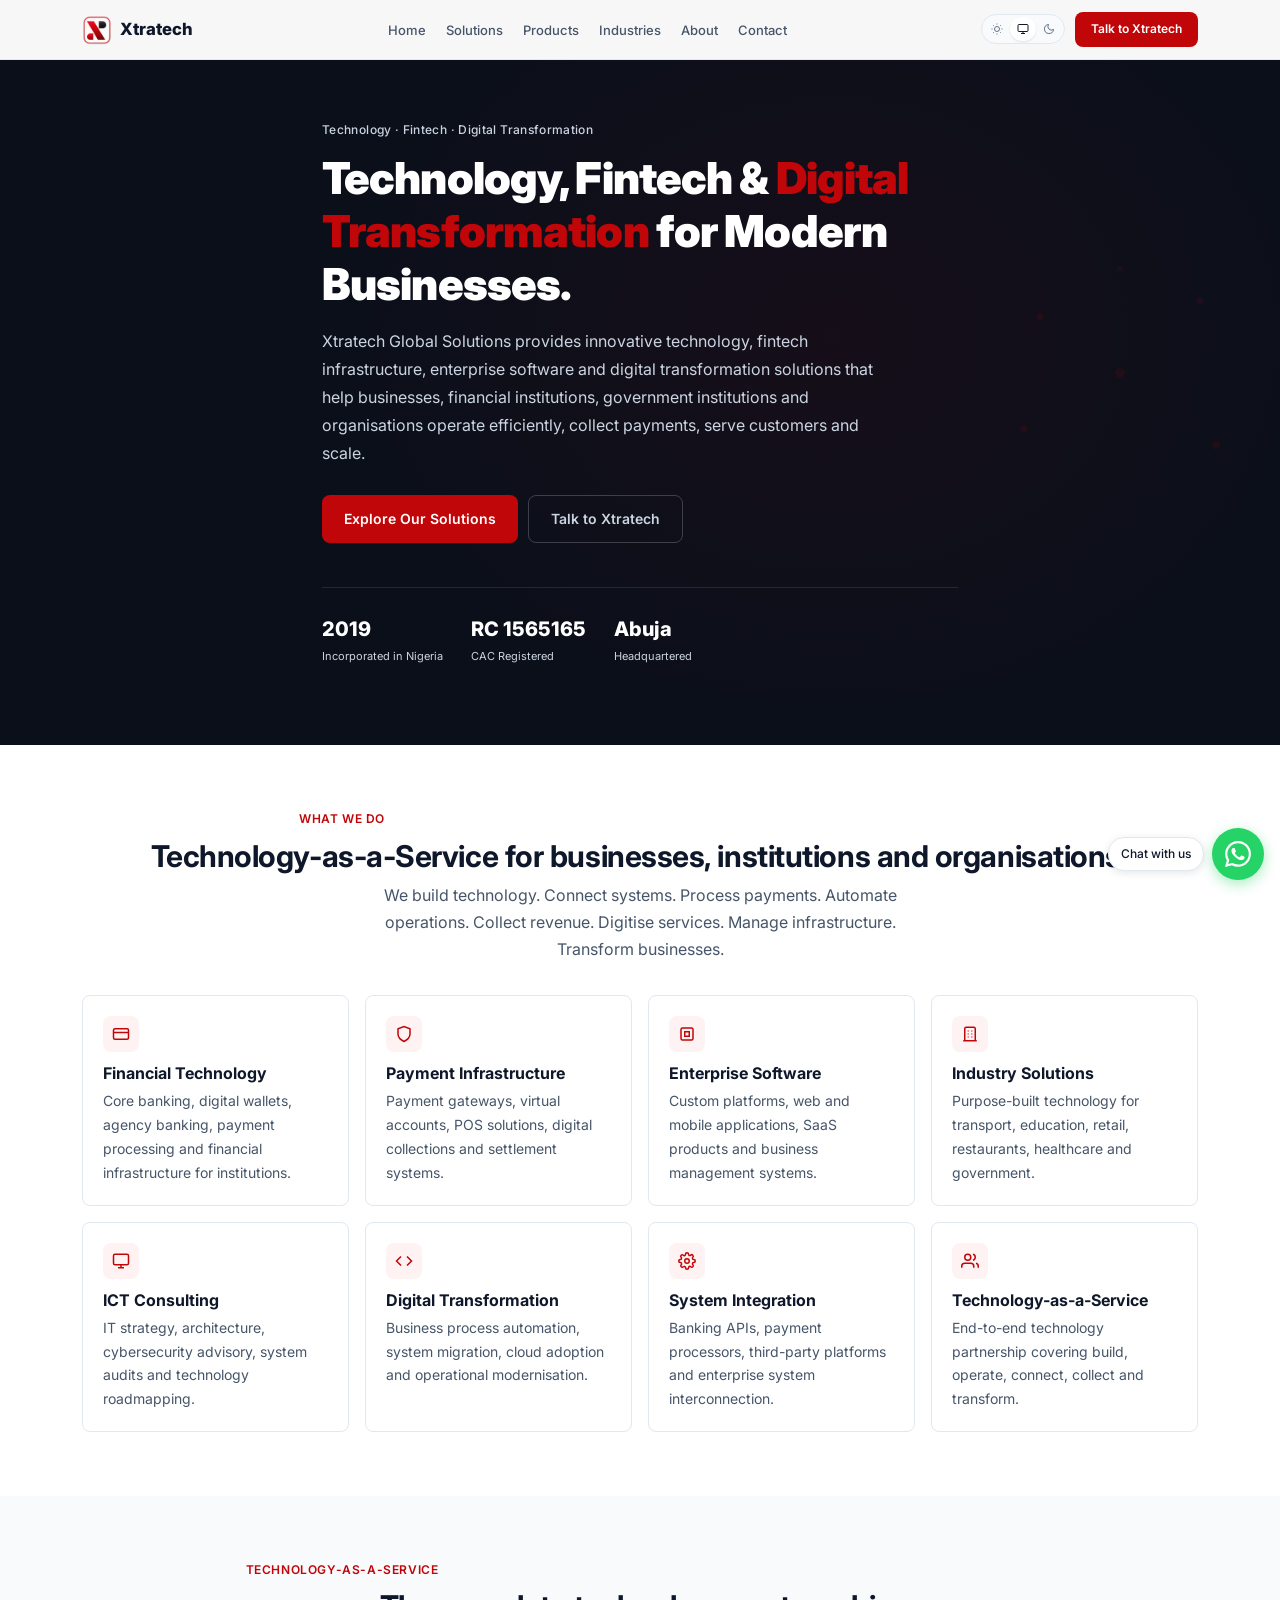
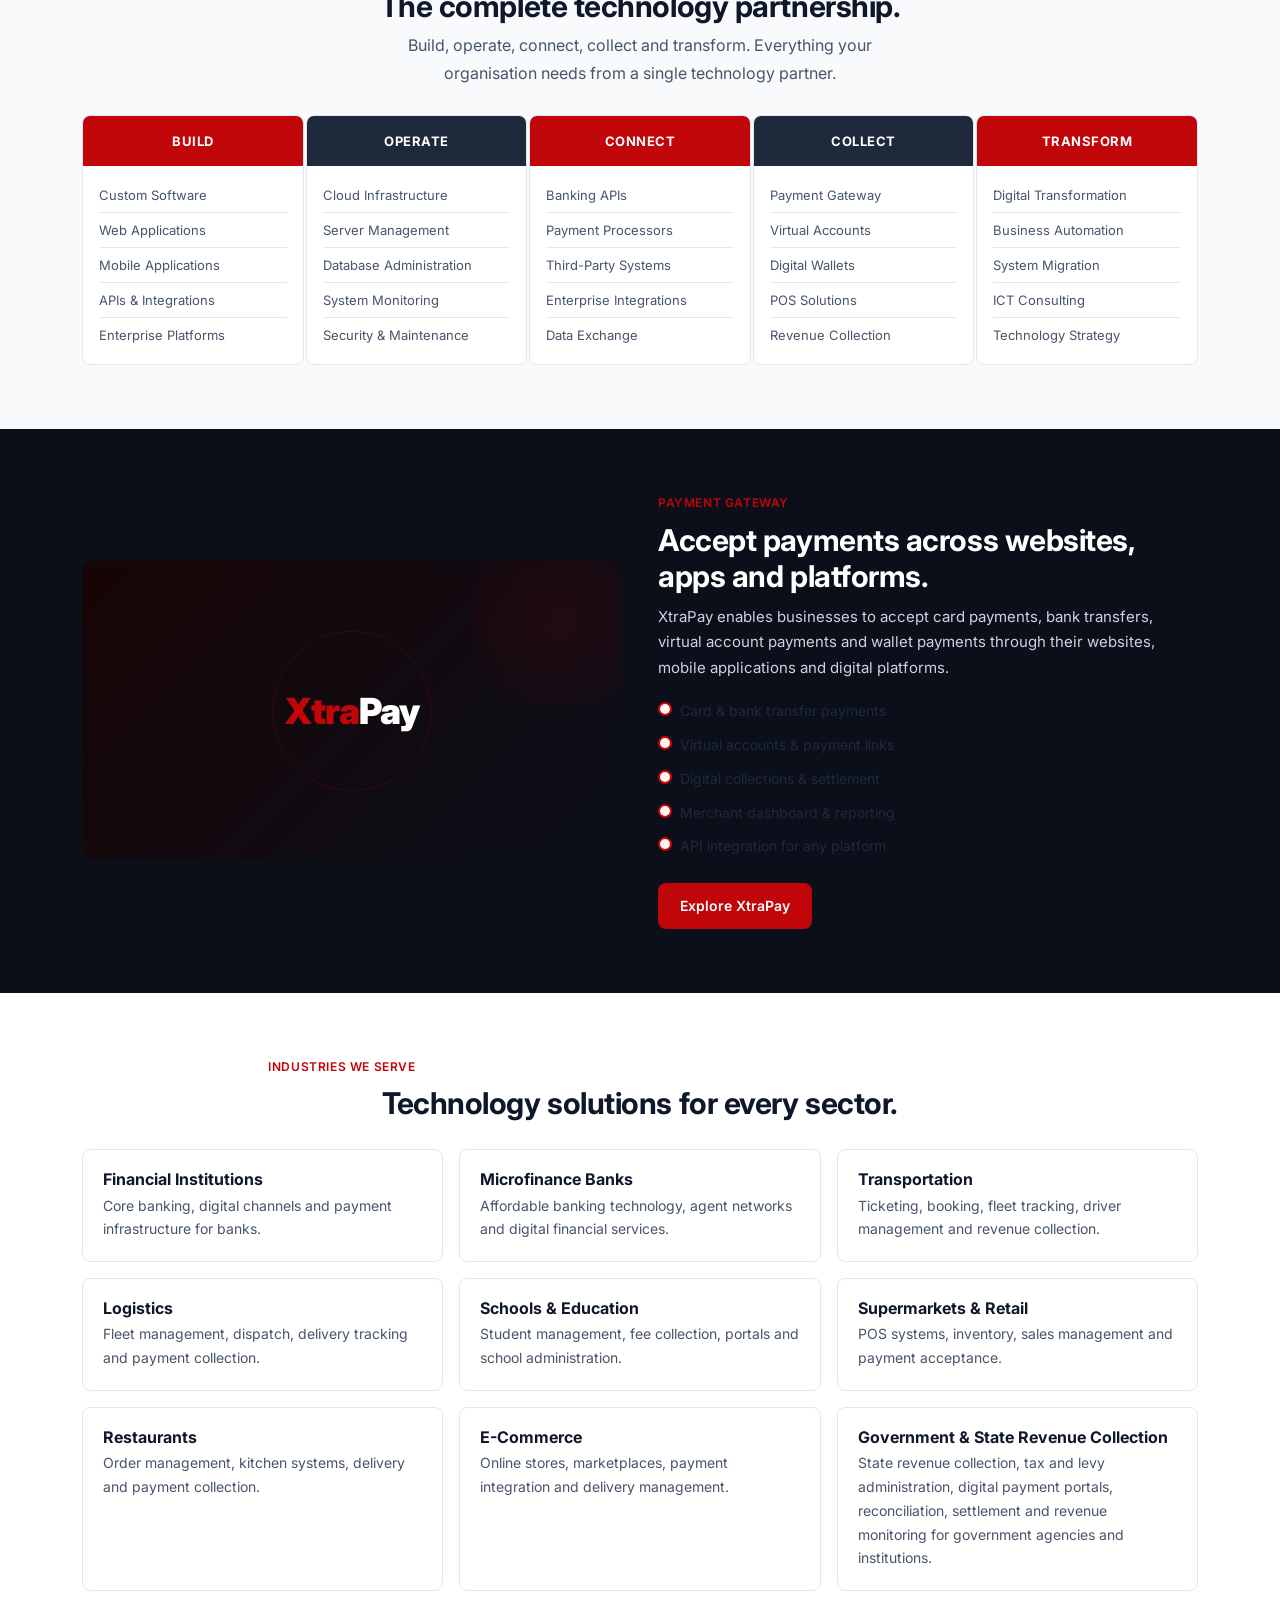
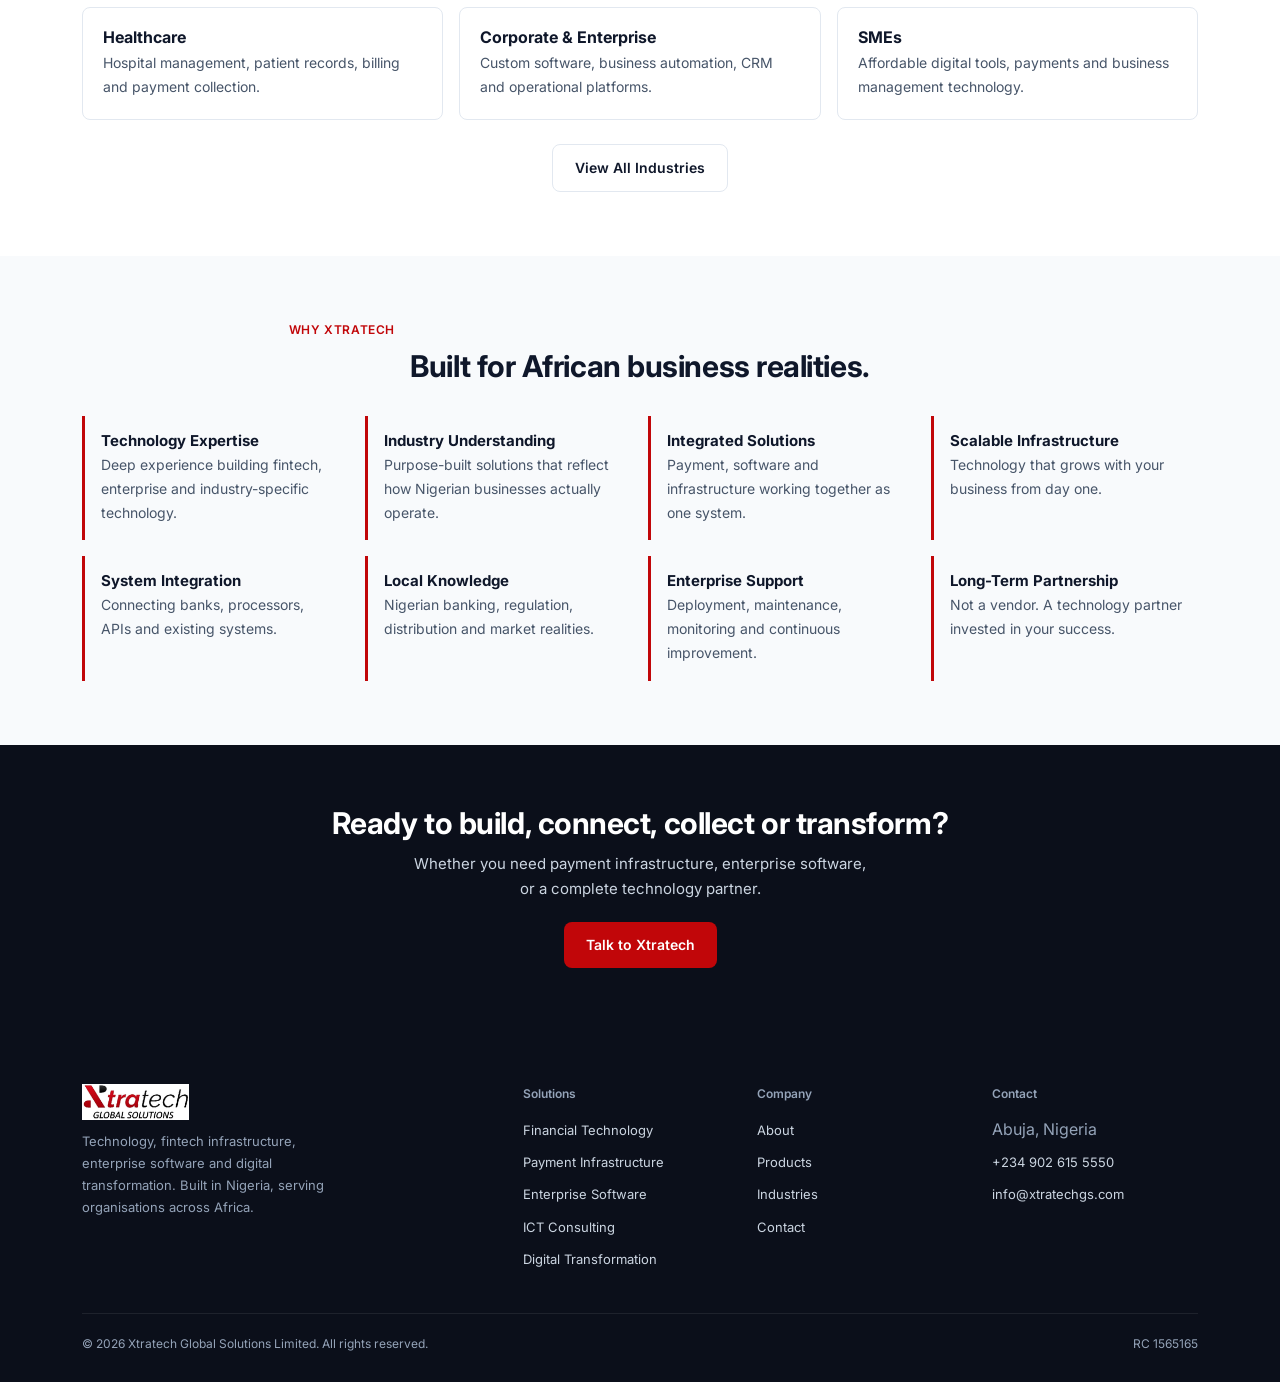
==== commit e05c39af: "Team review implementation: expanded Solutions with 8 industry sections, strengthened Government & M" ====
--- a/docs/index.html
+++ b/docs/index.html
@@ -213,7 +213,7 @@
 
 <!-- WHAT WE DO -->
 <section class="s"><div class="w">
-  <div class="tc" style="margin-bottom:32px"><p class="lb">What we do</p><h2>Technology-as-a-Service for businesses, institutions and organisations.</h2><p style="color:var(--m);margin:8px auto 0;max-width:560px">We build technology. Connect systems. Process payments. Automate operations. Collect revenue. Digitise services. Transform businesses.</p></div>
+  <div class="tc" style="margin-bottom:32px"><p class="lb">What we do</p><h2>Technology-as-a-Service for businesses, institutions and organisations.</h2><p style="color:var(--m);margin:8px auto 0;max-width:560px">We build technology. Connect systems. Process payments. Automate operations. Collect revenue. Digitise services. Manage infrastructure. Transform businesses.</p></div>
   <div class="g4">
 <div class="cd anim"><div class="ci"><svg viewBox="0 0 24 24"><rect x="2" y="5" width="20" height="14" rx="2"/><line x1="2" y1="10" x2="22" y2="10"/></svg></div><h4>Financial Technology</h4><p>Core banking, digital wallets, agency banking, payment processing and financial infrastructure for institutions.</p></div>
 <div class="cd anim"><div class="ci"><svg viewBox="0 0 24 24"><path d="M12 22s8-4 8-10V5l-8-3-8 3v7c0 6 8 10 8 10z"/></svg></div><h4>Payment Infrastructure</h4><p>Payment gateways, virtual accounts, POS solutions, digital collections and settlement systems.</p></div>
@@ -292,7 +292,7 @@
 <div class="ic anim"><h4>Supermarkets &amp; Retail</h4><p>POS systems, inventory, sales management and payment acceptance.</p></div>
 <div class="ic anim"><h4>Restaurants</h4><p>Order management, kitchen systems, delivery and payment collection.</p></div>
 <div class="ic anim"><h4>E-Commerce</h4><p>Online stores, marketplaces, payment integration and delivery management.</p></div>
-<div class="ic anim"><h4>Government</h4><p>Revenue collection, digital service portals and reconciliation platforms.</p></div>
+<div class="ic anim"><h4>Government &amp; State Revenue Collection</h4><p>State revenue collection, tax and levy administration, digital payment portals, reconciliation, settlement and revenue monitoring for government agencies and institutions.</p></div>
 <div class="ic anim"><h4>Healthcare</h4><p>Hospital management, patient records, billing and payment collection.</p></div>
 <div class="ic anim"><h4>Corporate &amp; Enterprise</h4><p>Custom software, business automation, CRM and operational platforms.</p></div>
 <div class="ic anim"><h4>SMEs</h4><p>Affordable digital tools, payments and business management technology.</p></div>
@@ -352,7 +352,80 @@
     <div class="cd anim"><h4>ICT Consulting</h4><p>IT strategy, architecture, audits, migration and transformation advisory.</p></div>
     <div class="cd anim"><h4>Managed IT Services</h4><p>Ongoing support, maintenance, monitoring and technical operations.</p></div>
   </div></div>
-</div></section>
+
+  <div style="margin-top:40px"><p class="lb">Industry-Specific Solutions</p><p style="color:var(--m);margin-bottom:20px;max-width:560px">Purpose-built technology applied to the specific challenges of each industry.</p>
+
+  <!-- Transportation -->
+  <div style="margin-bottom:32px;padding:24px;border:1px solid var(--bd);border-radius:var(--rd2);background:var(--bg)">
+  <h3 style="margin-bottom:8px">Transportation &amp; Mobility</h3>
+  <p style="color:var(--m);font-size:.875rem;margin-bottom:14px">Technology platforms for transport operators covering ticketing, fleet management, driver operations and revenue collection.</p>
+  <div class="g4"><div class="cd anim"><h4>E-Ticketing &amp; Booking</h4><p>Online ticket booking, passenger reservations, trip management and digital receipts.</p></div>
+  <div class="cd anim"><h4>Fleet &amp; Driver Management</h4><p>Vehicle tracking, driver profiling, route management, stopover monitoring and geofencing.</p></div>
+  <div class="cd anim"><h4>Operations &amp; Revenue</h4><p>Transport revenue collection, digital payments, automated reconciliation and operational dashboards.</p></div>
+  <div class="cd anim"><h4>Real-Time Tracking</h4><p>GPS vehicle tracking, route monitoring, geofencing alerts and trip analytics.</p></div></div>
+  <div style="margin-top:12px"><a href="#" class="btn bo" style="font-size:.8125rem;padding:8px 16px" onclick="return go('contact')">Build Your Transport Platform</a></div></div>
+
+  <!-- Logistics -->
+  <div style="margin-bottom:32px;padding:24px;border:1px solid var(--bd);border-radius:var(--rd2);background:var(--bg)">
+  <h3 style="margin-bottom:8px">Logistics &amp; Fleet Management</h3>
+  <p style="color:var(--m);font-size:.875rem;margin-bottom:14px">Fleet tracking, dispatch, delivery management and payment collection for logistics operations.</p>
+  <div class="g4"><div class="cd anim"><h4>Fleet Management</h4><p>Vehicle tracking, fuel monitoring, maintenance scheduling and fleet analytics.</p></div>
+  <div class="cd anim"><h4>Dispatch &amp; Delivery</h4><p>Dispatch management, delivery tracking, proof of delivery and customer notifications.</p></div>
+  <div class="cd anim"><h4>Route &amp; Driver</h4><p>Route optimisation, driver management, geofencing and performance monitoring.</p></div>
+  <div class="cd anim"><h4>Payments &amp; Reporting</h4><p>Payment collection, reconciliation, logistics dashboards and operational reports.</p></div></div></div>
+
+  <!-- Schools -->
+  <div style="margin-bottom:32px;padding:24px;border:1px solid var(--bd);border-radius:var(--rd2);background:var(--bg)">
+  <h3 style="margin-bottom:8px">Schools &amp; Education</h3>
+  <p style="color:var(--m);font-size:.875rem;margin-bottom:14px">Integrated school management and payment platforms for modern educational institutions.</p>
+  <div class="g4"><div class="cd anim"><h4>Student Management</h4><p>Registration, student profiles, parent portal, teacher portal and attendance tracking.</p></div>
+  <div class="cd anim"><h4>Fee Collection</h4><p>School fee management, online collection via XtraPay, digital receipts and payment history.</p></div>
+  <div class="cd anim"><h4>Academic Management</h4><p>Result management, examination management, timetable and class management.</p></div>
+  <div class="cd anim"><h4>Administration</h4><p>Staff management, school announcements, SMS/email notifications, expense management and financial reporting.</p></div></div></div>
+
+  <!-- Retail -->
+  <div style="margin-bottom:32px;padding:24px;border:1px solid var(--bd);border-radius:var(--rd2);background:var(--bg)">
+  <h3 style="margin-bottom:8px">Supermarkets &amp; Retail</h3>
+  <p style="color:var(--m);font-size:.875rem;margin-bottom:14px">POS, inventory, sales management and payment technology for retail businesses.</p>
+  <div class="g4"><div class="cd anim"><h4>POS &amp; Sales</h4><p>Point of sale, barcode scanning, sales management, digital receipts and payment acceptance.</p></div>
+  <div class="cd anim"><h4>Inventory &amp; Stock</h4><p>Product management, stock control, supplier management and reorder alerts.</p></div>
+  <div class="cd anim"><h4>Multi-Store</h4><p>Branch management, multi-store operations, staff management and centralised reporting.</p></div>
+  <div class="cd anim"><h4>Customer &amp; Loyalty</h4><p>Customer management, loyalty programmes, online ordering and e-commerce integration.</p></div></div></div>
+
+  <!-- Restaurants -->
+  <div style="margin-bottom:32px;padding:24px;border:1px solid var(--bd);border-radius:var(--rd2);background:var(--bg)">
+  <h3 style="margin-bottom:8px">Restaurants &amp; Fast Food</h3>
+  <p style="color:var(--m);font-size:.875rem;margin-bottom:14px">Order management, kitchen operations, delivery and payment technology for food businesses.</p>
+  <div class="g3"><div class="cd anim"><h4>Orders &amp; Kitchen</h4><p>Restaurant POS, order management, kitchen order display, table and takeaway management.</p></div>
+  <div class="cd anim"><h4>Menu &amp; Operations</h4><p>Menu management, inventory, delivery management, staff scheduling and branch operations.</p></div>
+  <div class="cd anim"><h4>Payments &amp; Analytics</h4><p>Payment collection, online ordering, digital receipts, sales analytics and customer loyalty.</p></div></div></div>
+
+  <!-- E-Commerce -->
+  <div style="margin-bottom:32px;padding:24px;border:1px solid var(--bd);border-radius:var(--rd2);background:var(--bg)">
+  <h3 style="margin-bottom:8px">E-Commerce &amp; Marketplace</h3>
+  <p style="color:var(--m);font-size:.875rem;margin-bottom:14px">Online stores, marketplace platforms, vendor management and integrated payment solutions.</p>
+  <div class="g3"><div class="cd anim"><h4>E-Commerce Platforms</h4><p>Online stores, shopping carts, customer accounts, order management and mobile applications.</p></div>
+  <div class="cd anim"><h4>Marketplace &amp; Vendors</h4><p>Multi-vendor platforms, vendor onboarding, commission management, settlement and vendor dashboards.</p></div>
+  <div class="cd anim"><h4>Payments &amp; Delivery</h4><p>Payment gateway integration, virtual accounts, wallet payments, delivery integration and inventory management.</p></div></div></div>
+
+  <!-- Government -->
+  <div style="margin-bottom:32px;padding:24px;border:1px solid var(--bd);border-radius:var(--rd2);background:var(--bg)">
+  <h3 style="margin-bottom:8px">Government &amp; State Revenue Collection</h3>
+  <p style="color:var(--m);font-size:.875rem;margin-bottom:14px">Digital platforms enabling government agencies and institutions to collect, monitor, manage and reconcile revenue through multiple digital channels.</p>
+  <div class="g4"><div class="cd anim"><h4>Revenue Collection</h4><p>State revenue, tax collection, levies, permits, licences and government service payments.</p></div>
+  <div class="cd anim"><h4>Digital Payment Portals</h4><p>Multi-channel digital collection portals, payment agents and API-based integrations.</p></div>
+  <div class="cd anim"><h4>Settlement &amp; Reconciliation</h4><p>Automated settlement, payment reconciliation, audit trails and revenue monitoring.</p></div>
+  <div class="cd anim"><h4>Dashboards &amp; Reporting</h4><p>Revenue dashboards, transaction reporting, analytics and compliance monitoring.</p></div></div></div>
+
+  <!-- Healthcare -->
+  <div style="margin-bottom:32px;padding:24px;border:1px solid var(--bd);border-radius:var(--rd2);background:var(--bg)">
+  <h3 style="margin-bottom:8px">Healthcare Technology</h3>
+  <p style="color:var(--m);font-size:.875rem;margin-bottom:14px">Hospital management, patient administration, billing and payment collection for healthcare organisations.</p>
+  <div class="g3"><div class="cd anim"><h4>Hospital Management</h4><p>Patient management, appointment scheduling, medical records, pharmacy and inventory management.</p></div>
+  <div class="cd anim"><h4>Billing &amp; Payments</h4><p>Billing management, payment collection, digital receipts and financial reporting.</p></div>
+  <div class="cd anim"><h4>Staff &amp; Operations</h4><p>Staff management, reporting, hospital dashboards and operational analytics.</p></div></div></div>
+
+  </div></div></section>
 <section class="cb"><div class="w"><h2>Need a technology solution?</h2><p>Tell us what you are building or what problem you need to solve.</p><a href="#" class="btn br" onclick="return go('contact')">Start a Conversation</a></div></section>
 </div>
 
@@ -399,7 +472,7 @@
 <div class="ic anim"><h4>Supermarkets &amp; Retail</h4><p>POS systems, inventory, sales management and payment acceptance.</p></div>
 <div class="ic anim"><h4>Restaurants</h4><p>Order management, kitchen systems, delivery and payment collection.</p></div>
 <div class="ic anim"><h4>E-Commerce</h4><p>Online stores, marketplaces, payment integration and delivery management.</p></div>
-<div class="ic anim"><h4>Government</h4><p>Revenue collection, digital service portals and reconciliation platforms.</p></div>
+<div class="ic anim"><h4>Government &amp; State Revenue Collection</h4><p>State revenue collection, tax and levy administration, digital payment portals, reconciliation, settlement and revenue monitoring for government agencies and institutions.</p></div>
 <div class="ic anim"><h4>Healthcare</h4><p>Hospital management, patient records, billing and payment collection.</p></div>
 <div class="ic anim"><h4>Corporate &amp; Enterprise</h4><p>Custom software, business automation, CRM and operational platforms.</p></div>
 <div class="ic anim"><h4>SMEs</h4><p>Affordable digital tools, payments and business management technology.</p></div>
@@ -410,12 +483,17 @@
 <div id="about" class="pg">
 <section class="ph"><div class="w"><p class="lb">About Xtratech</p><h1>A Nigerian technology company delivering fintech, enterprise technology and digital transformation.</h1></div></section>
 <section class="s"><div class="w"><div class="g2" style="gap:40px;align-items:start">
-  <div><h2 style="margin-bottom:12px">Who we are</h2><p style="font-size:.9375rem;color:var(--m);margin-bottom:14px">Xtratech Global Solutions Limited is a private technology company incorporated in Nigeria in March 2019. We provide technology, fintech infrastructure, enterprise software and digital transformation solutions for businesses, financial institutions, government institutions and organisations.</p><p style="color:var(--m);margin-bottom:14px">We help organisations build technology, connect systems, process payments, automate operations, collect revenue, digitise services and transform their businesses.</p><p style="color:var(--m)">Headquartered in Abuja, Nigeria. Registered with the Corporate Affairs Commission (RC 1565165).</p></div>
+  <div><h2 style="margin-bottom:12px">Who we are</h2><p style="font-size:.9375rem;color:var(--m);margin-bottom:14px">Xtratech Global Solutions Limited is a private technology company incorporated in Nigeria in March 2019. We provide technology, fintech infrastructure, enterprise software and digital transformation solutions for businesses, financial institutions, government institutions and organisations.</p><p style="color:var(--m);margin-bottom:14px">We help organisations build technology, connect systems, process payments, automate operations, collect revenue, digitise services and transform their businesses.</p>
+    <div style="margin-top:20px;display:flex;gap:8px;flex-wrap:wrap">
+      <span style="background:var(--rb);color:var(--r);padding:5px 12px;border-radius:16px;font-size:.75rem;font-weight:600">Fintech</span>
+      <span style="background:var(--bg2);color:var(--h);padding:5px 12px;border-radius:16px;font-size:.75rem;font-weight:600;border:1px solid var(--bd)">Technology-as-a-Service</span>
+      <span style="background:var(--bg2);color:var(--h);padding:5px 12px;border-radius:16px;font-size:.75rem;font-weight:600;border:1px solid var(--bd)">Industry Solutions</span>
+    </div><p style="color:var(--m)">Headquartered in Abuja, Nigeria. Registered with the Corporate Affairs Commission (RC 1565165).</p></div>
   <div><h3 style="margin-bottom:16px">What we believe</h3><div class="vl"><h4>Craft</h4><p>Architecture, code quality, reliability and user experience matter.</p></div><div class="vl"><h4>Candor</h4><p>Direct about what works, what does not, and what it takes.</p></div><div class="vl"><h4>Accountability</h4><p>We own what we build. If it breaks, we fix it.</p></div></div>
 </div></div></section>
 <section class="s" style="background:var(--dk);color:var(--ht)"><div class="w"><div class="g2" style="gap:40px">
-  <div><p class="lb">Mission</p><h3 style="color:#fff;font-size:1.125rem;line-height:1.45">Power Africa's businesses, financial institutions and ambitious organisations with technology that works.</h3></div>
-  <div><p class="lb">Vision</p><h3 style="color:#fff;font-size:1.125rem;line-height:1.45">Be the trusted technology-as-a-service partner for modern businesses across emerging markets.</h3></div>
+  <div><p class="lb">Mission</p><h3 style="color:#fff;font-size:1.125rem;line-height:1.45">Power Africa's businesses, financial institutions and ambitious organisations with technology, fintech infrastructure and digital transformation that works.</h3></div>
+  <div><p class="lb">Vision</p><h3 style="color:#fff;font-size:1.125rem;line-height:1.45">Be the trusted technology, fintech and digital transformation partner for modern businesses across emerging markets.</h3></div>
 </div></div></section>
 <section class="s"><div class="w">
   <div class="tc" style="margin-bottom:28px"><p class="lb">Leadership</p><h2>The team building Xtratech.</h2></div>
@@ -440,7 +518,7 @@
       <div class="fr"><div class="fg"><label>Full Name</label><input required placeholder="Your name"></div><div class="fg"><label>Company</label><input placeholder="Your organisation"></div></div>
       <div class="fr"><div class="fg"><label>Work Email</label><input type="email" required placeholder="you@company.com"></div><div class="fg"><label>Phone</label><input type="tel" placeholder="+234..."></div></div>
       <div class="fg"><label>Organisation Type</label><select><option value="">Select type</option><option>Bank / Financial Institution</option><option>Microfinance Bank</option><option>Fintech Company</option><option>Government / Agency</option><option>School / Education</option><option>Transport Company</option><option>Retail / Restaurant</option><option>E-Commerce</option><option>Healthcare</option><option>Enterprise</option><option>SME</option><option>Other</option></select></div>
-      <div class="fg"><label>What do you need?</label><select><option value="">Select a service area</option><option>Payment Gateway / XtraPay</option><option>Core Banking / MFB Technology</option><option>Agency Banking</option><option>Revenue Collection</option><option>Transport / Logistics Platform</option><option>School Management</option><option>Retail / Restaurant POS</option><option>E-Commerce Platform</option><option>Custom Software</option><option>ICT Consulting</option><option>System Integration</option><option>Digital Transformation</option><option>Other</option></select></div>
+      <div class="fg"><label>What do you need?</label><select><option value="">Select a service area</option><option>Payment Gateway</option><option>XtraPay</option><option>POS Solutions</option><option>Virtual Accounts</option><option>Digital Wallet</option><option>Agency Banking</option><option>Core Banking / MFB Technology</option><option>Transportation Solution</option><option>Logistics Solution</option><option>School Management Solution</option><option>Retail / Supermarket Solution</option><option>Restaurant / Fast-Food Solution</option><option>E-commerce Solution</option><option>Government Revenue Collection</option><option>Healthcare Solution</option><option>ICT Consulting</option><option>Custom Software Development</option><option>System Integration</option><option>Digital Transformation</option><option>Cloud &amp; Infrastructure</option><option>Partnership</option><option>Other</option></select></div>
       <div class="fg"><label>Tell us about your project</label><textarea placeholder="Describe your project, challenge, or what you need..."></textarea></div>
       <button type="submit" class="btn br" style="width:100%">Start a Conversation</button>
     </form>
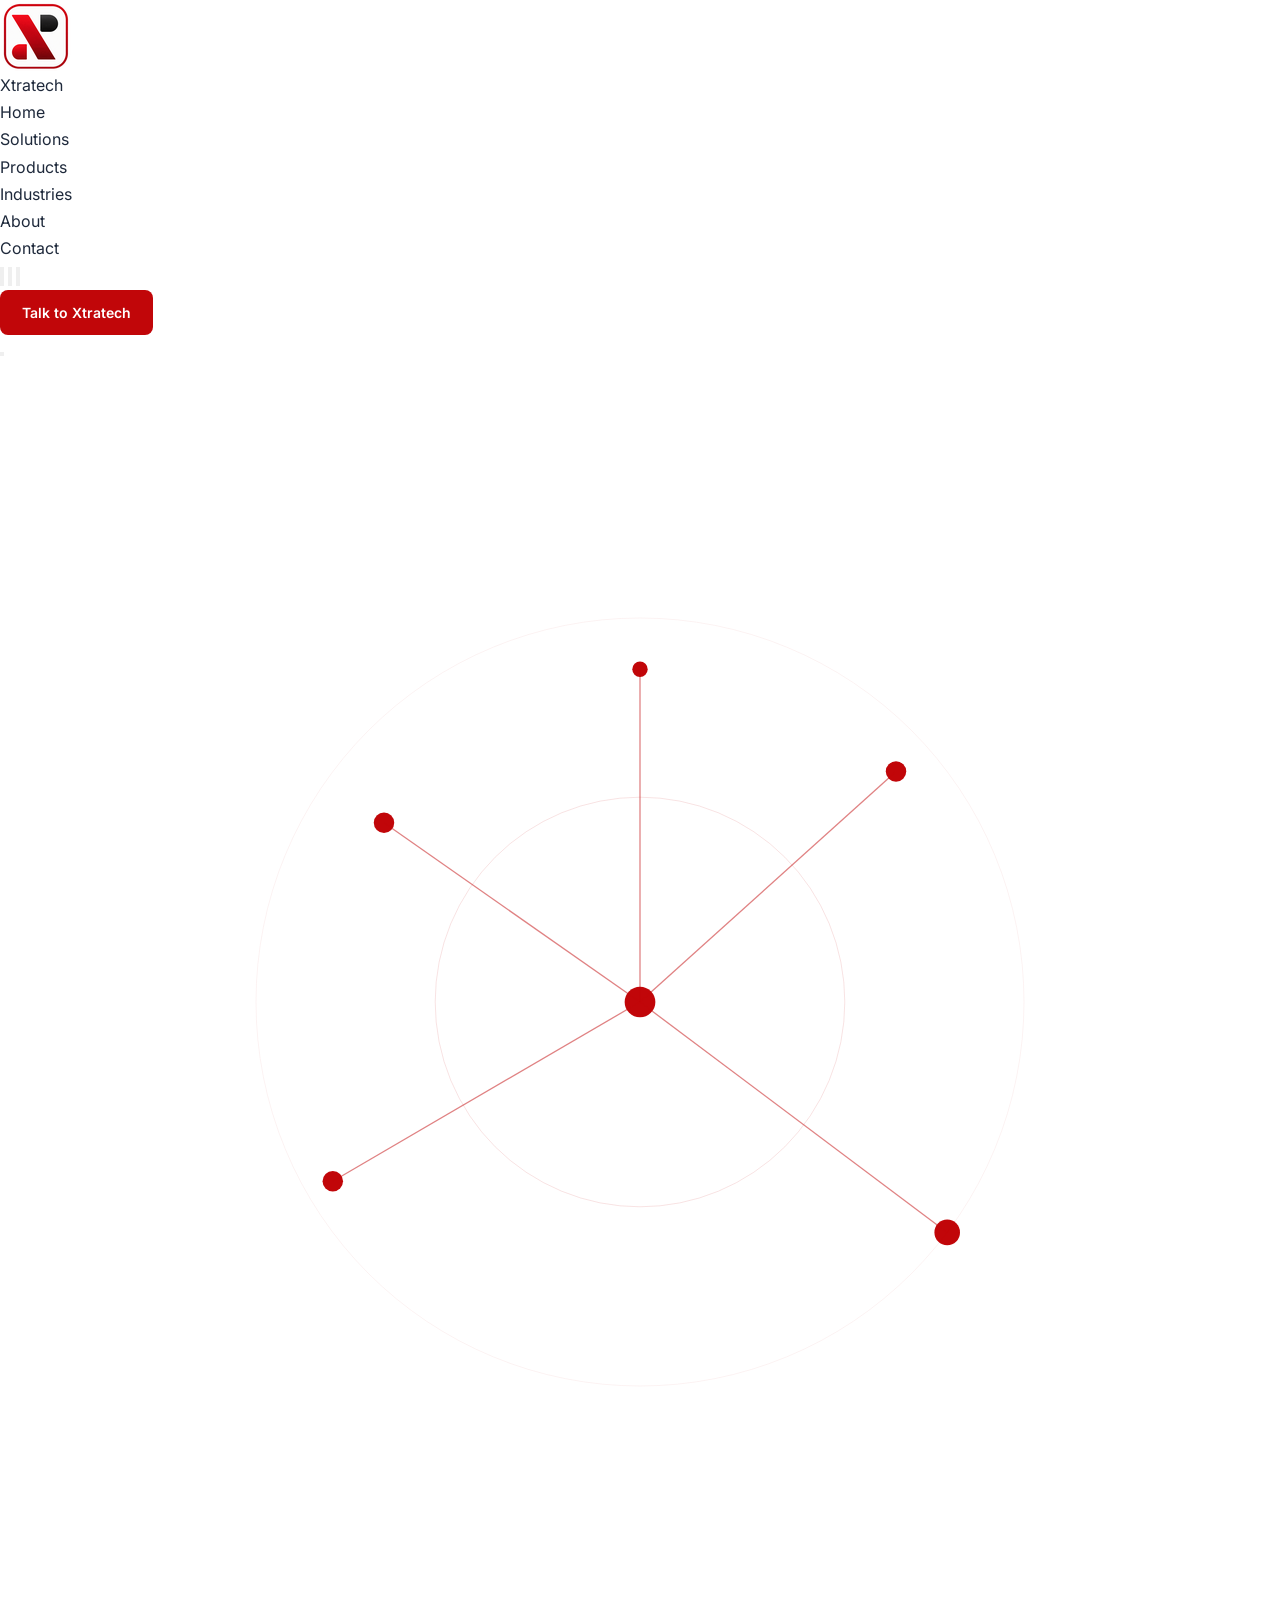
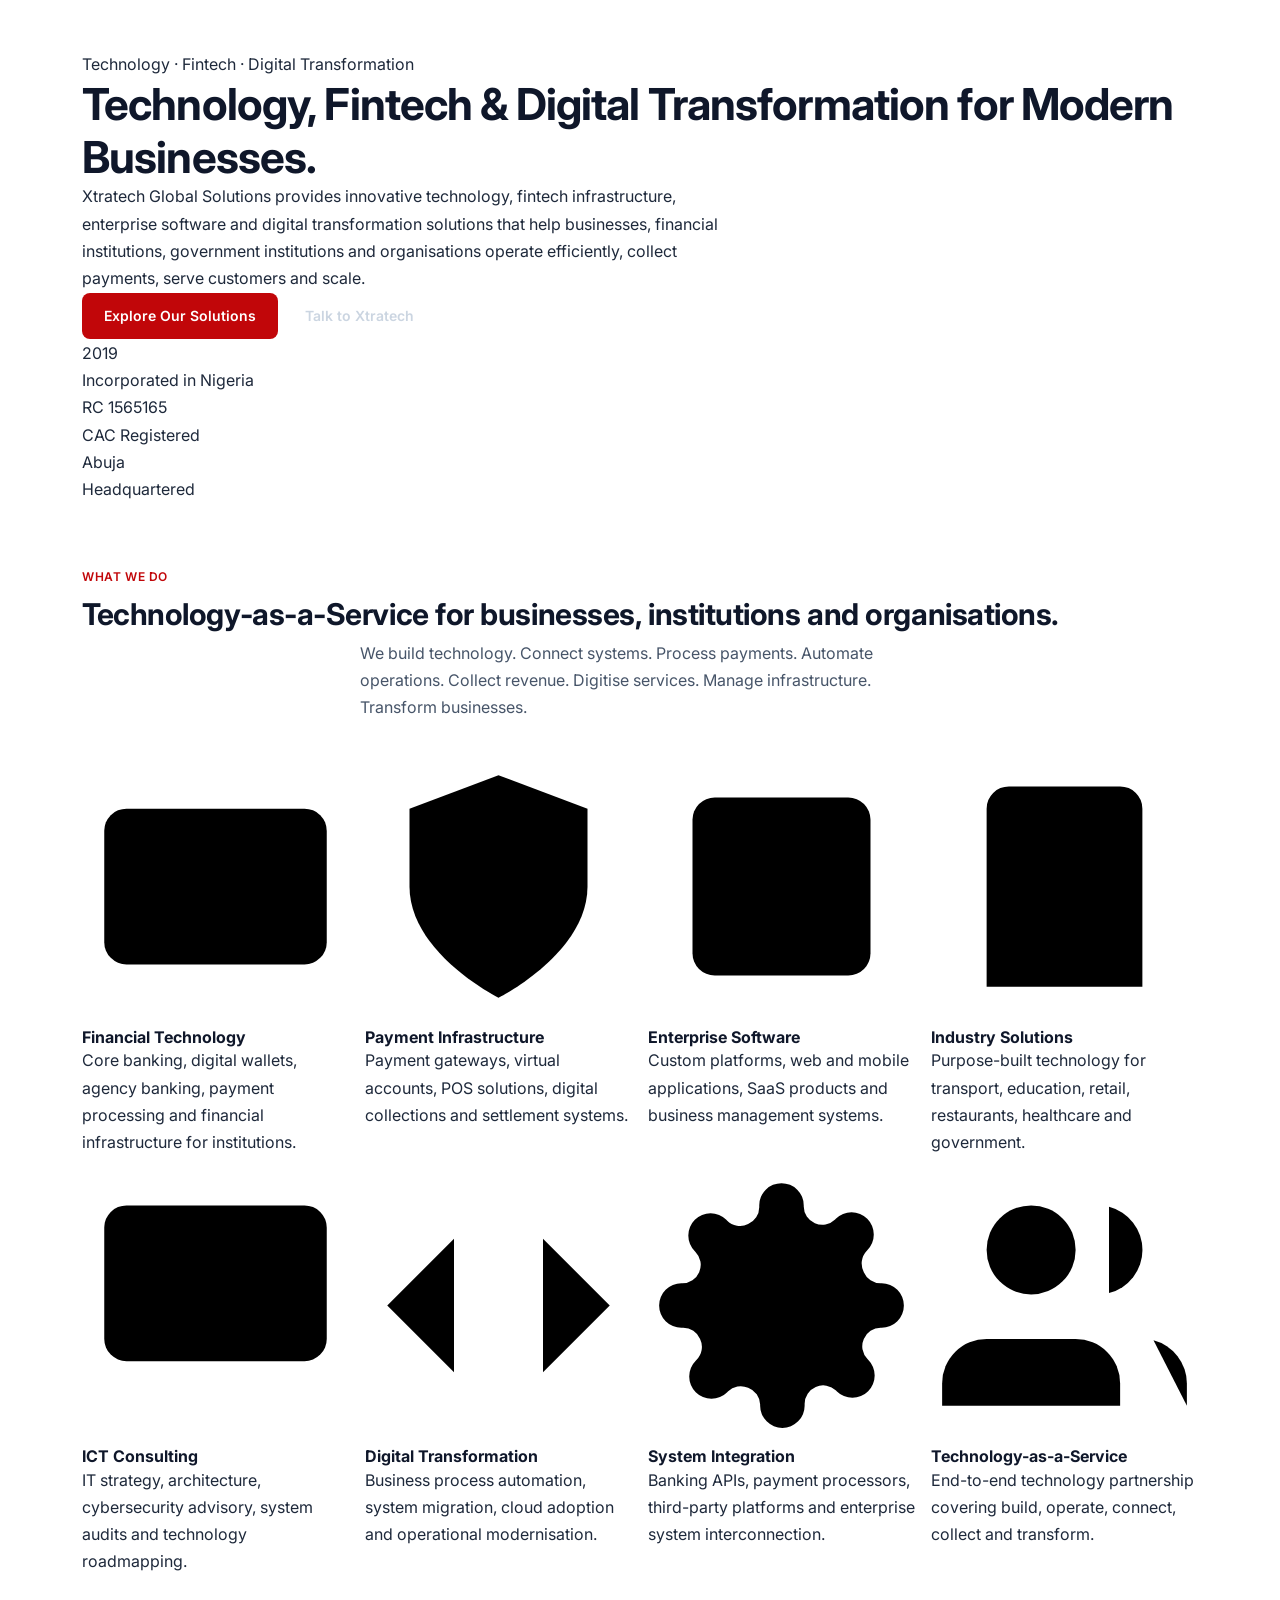
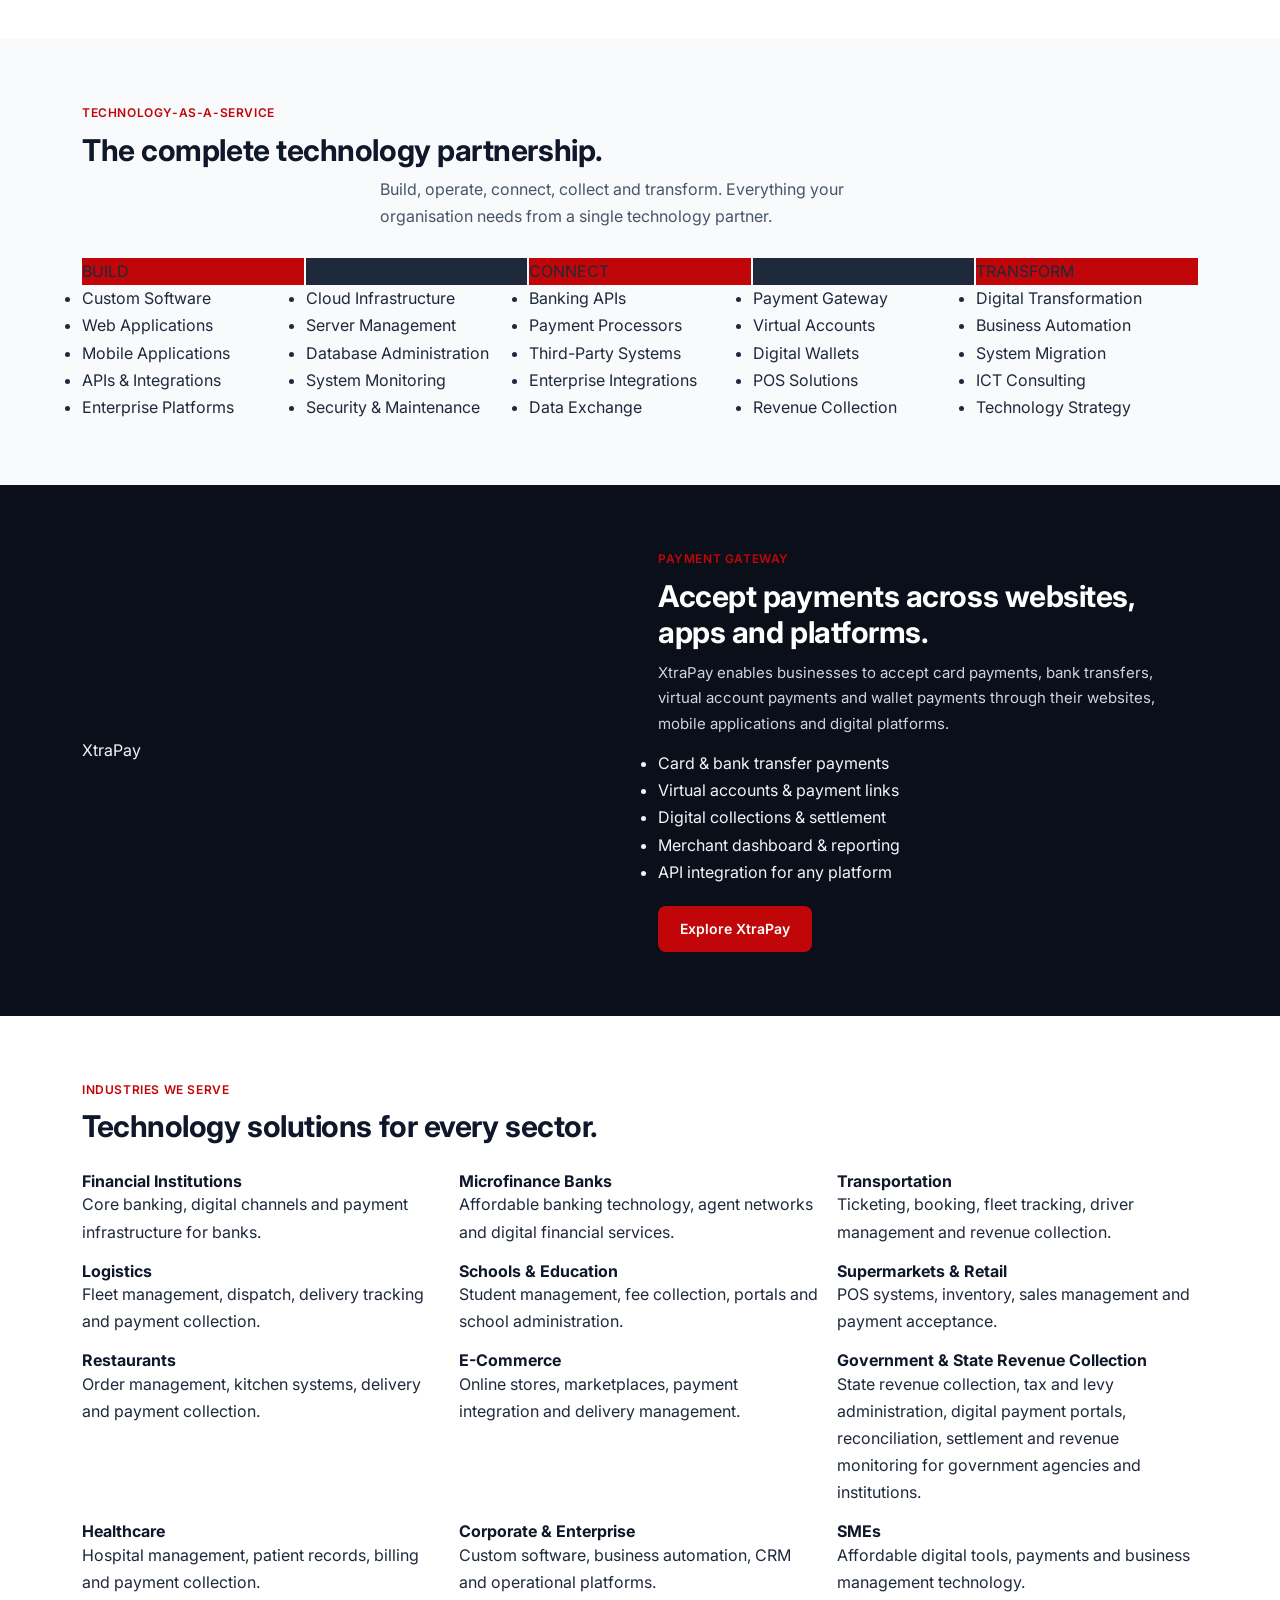
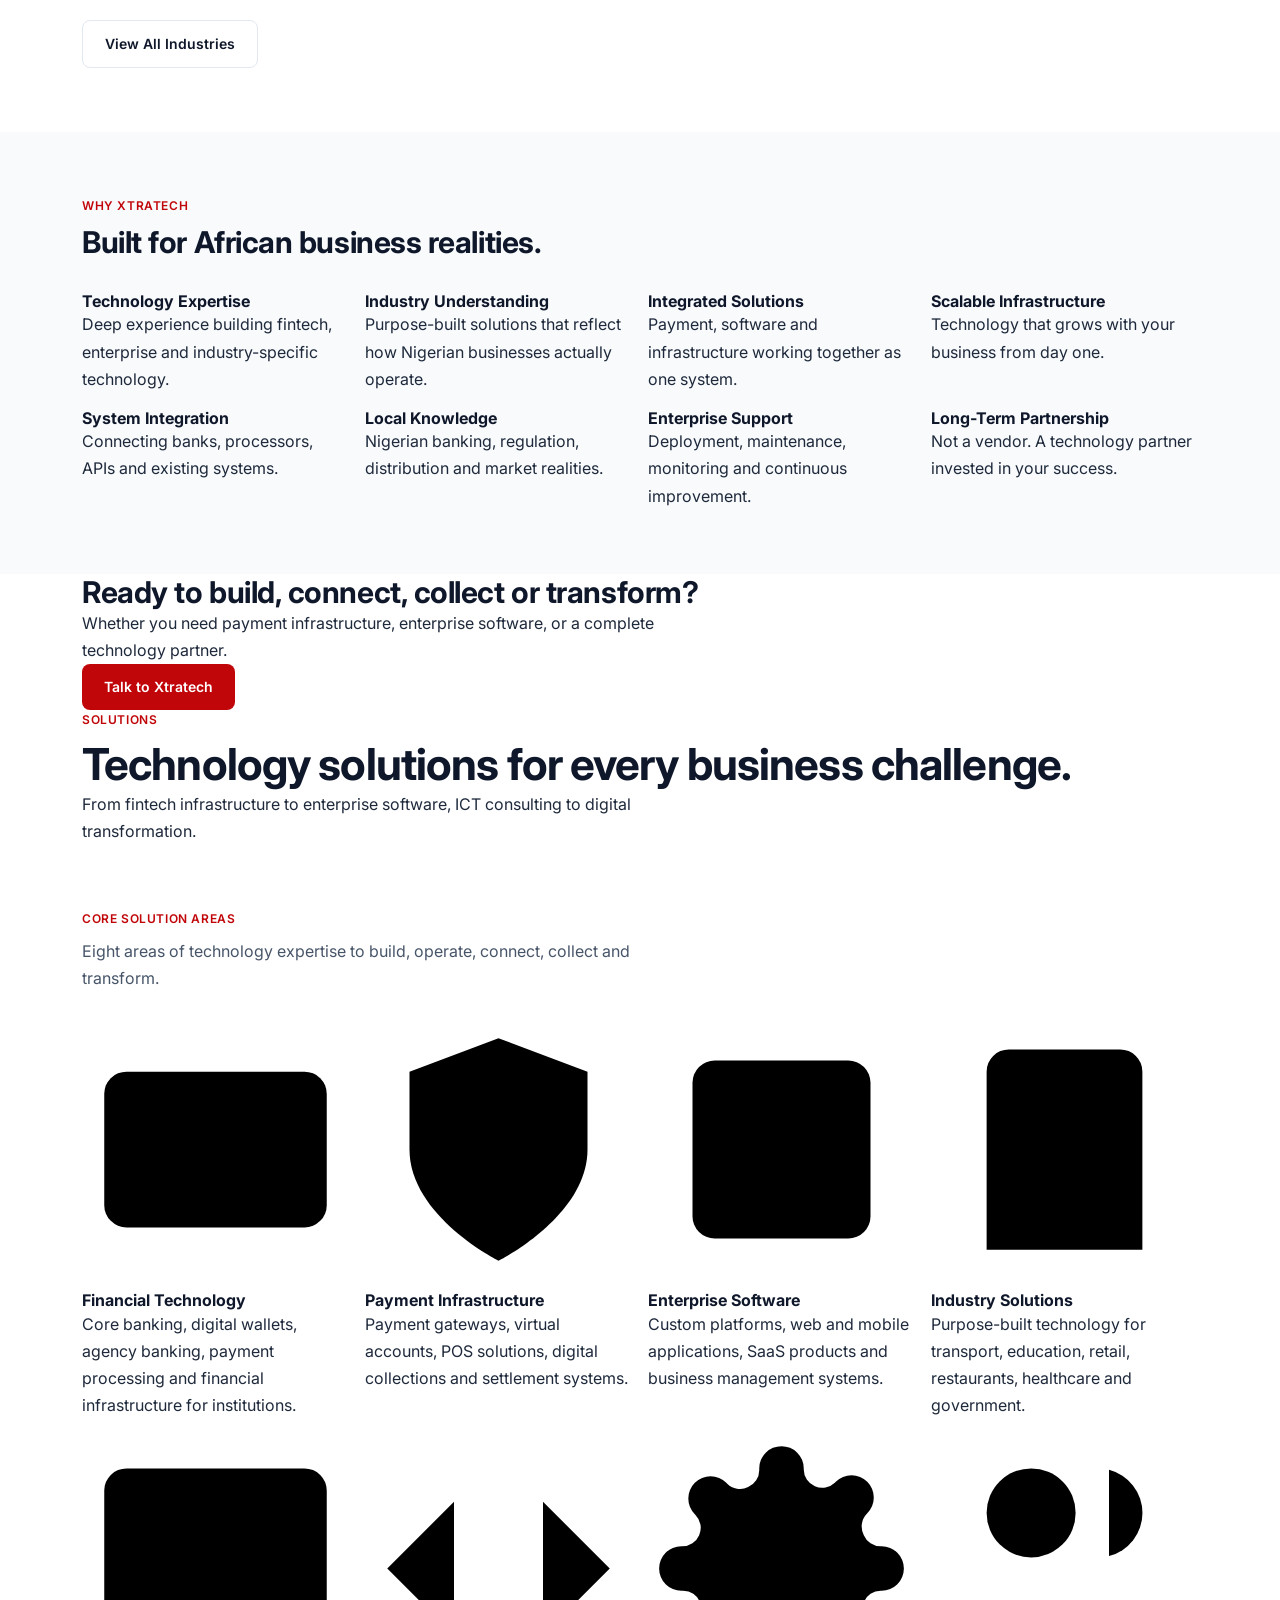
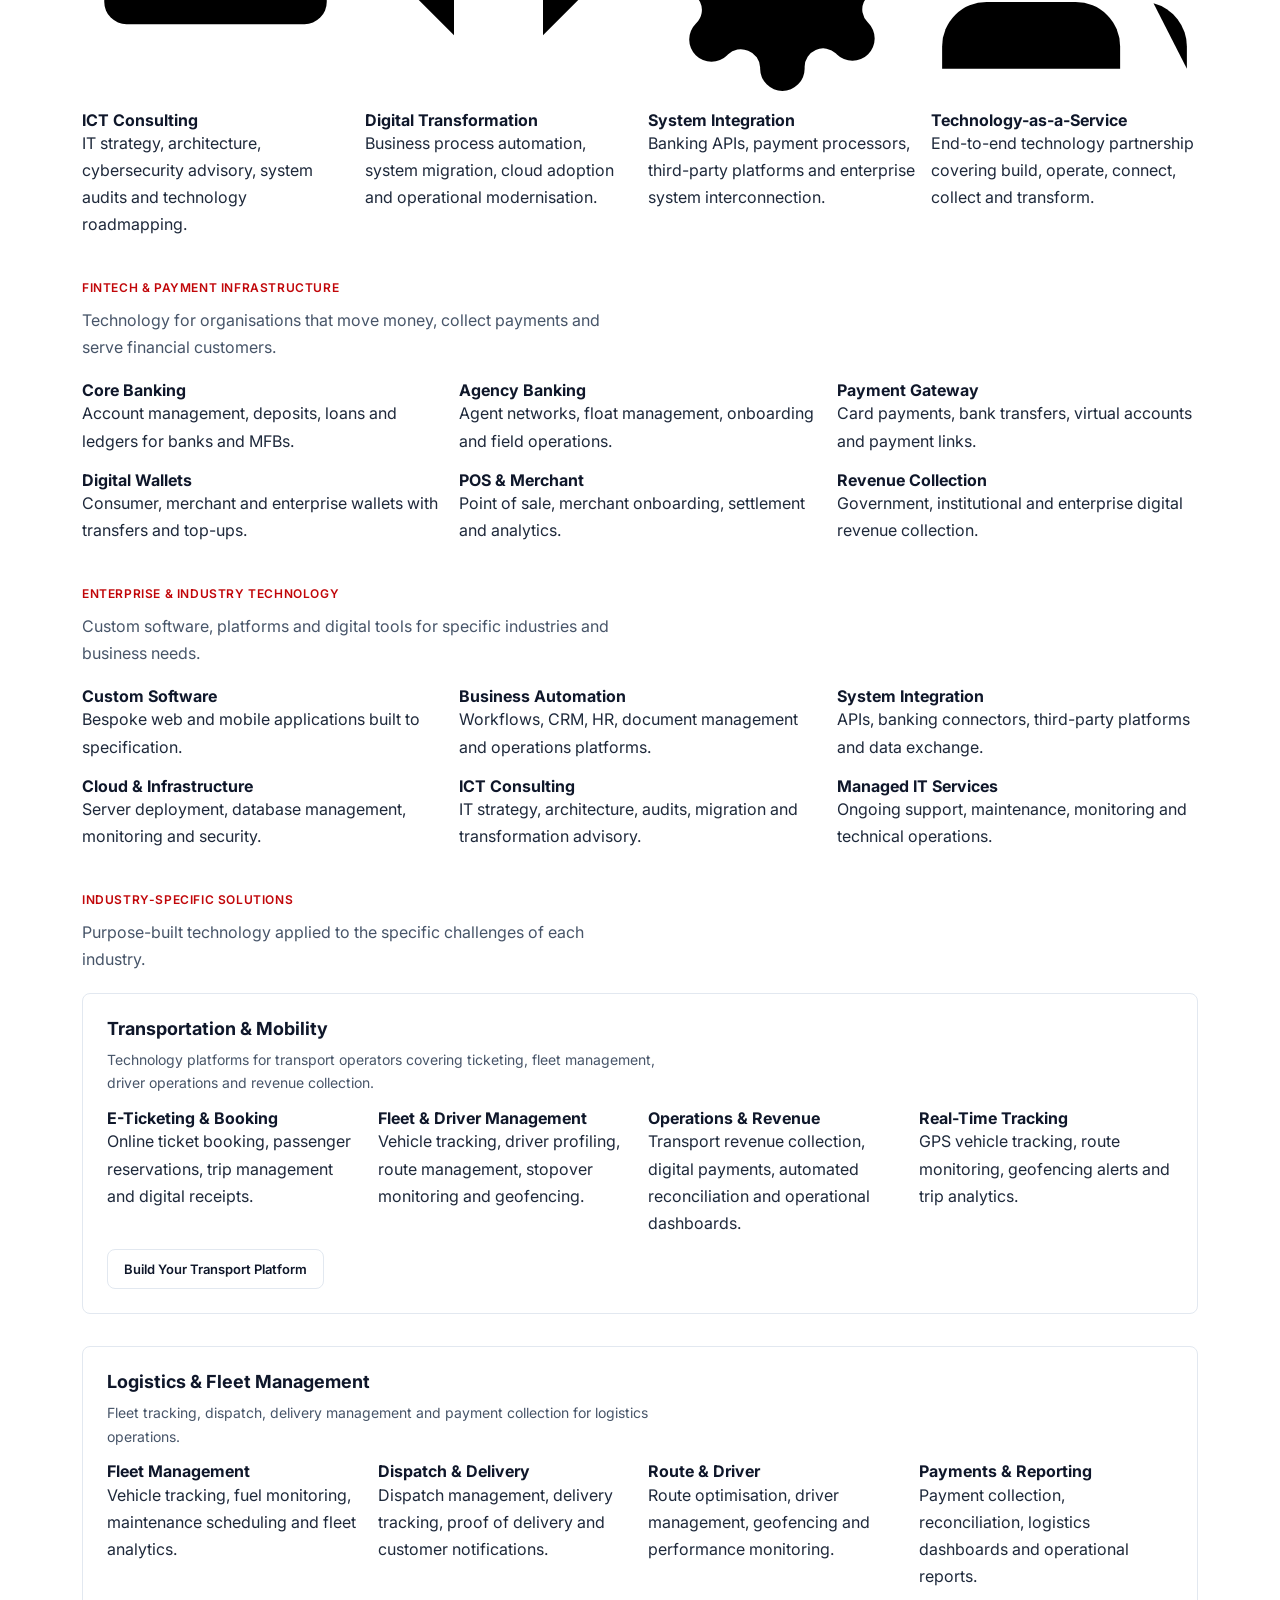
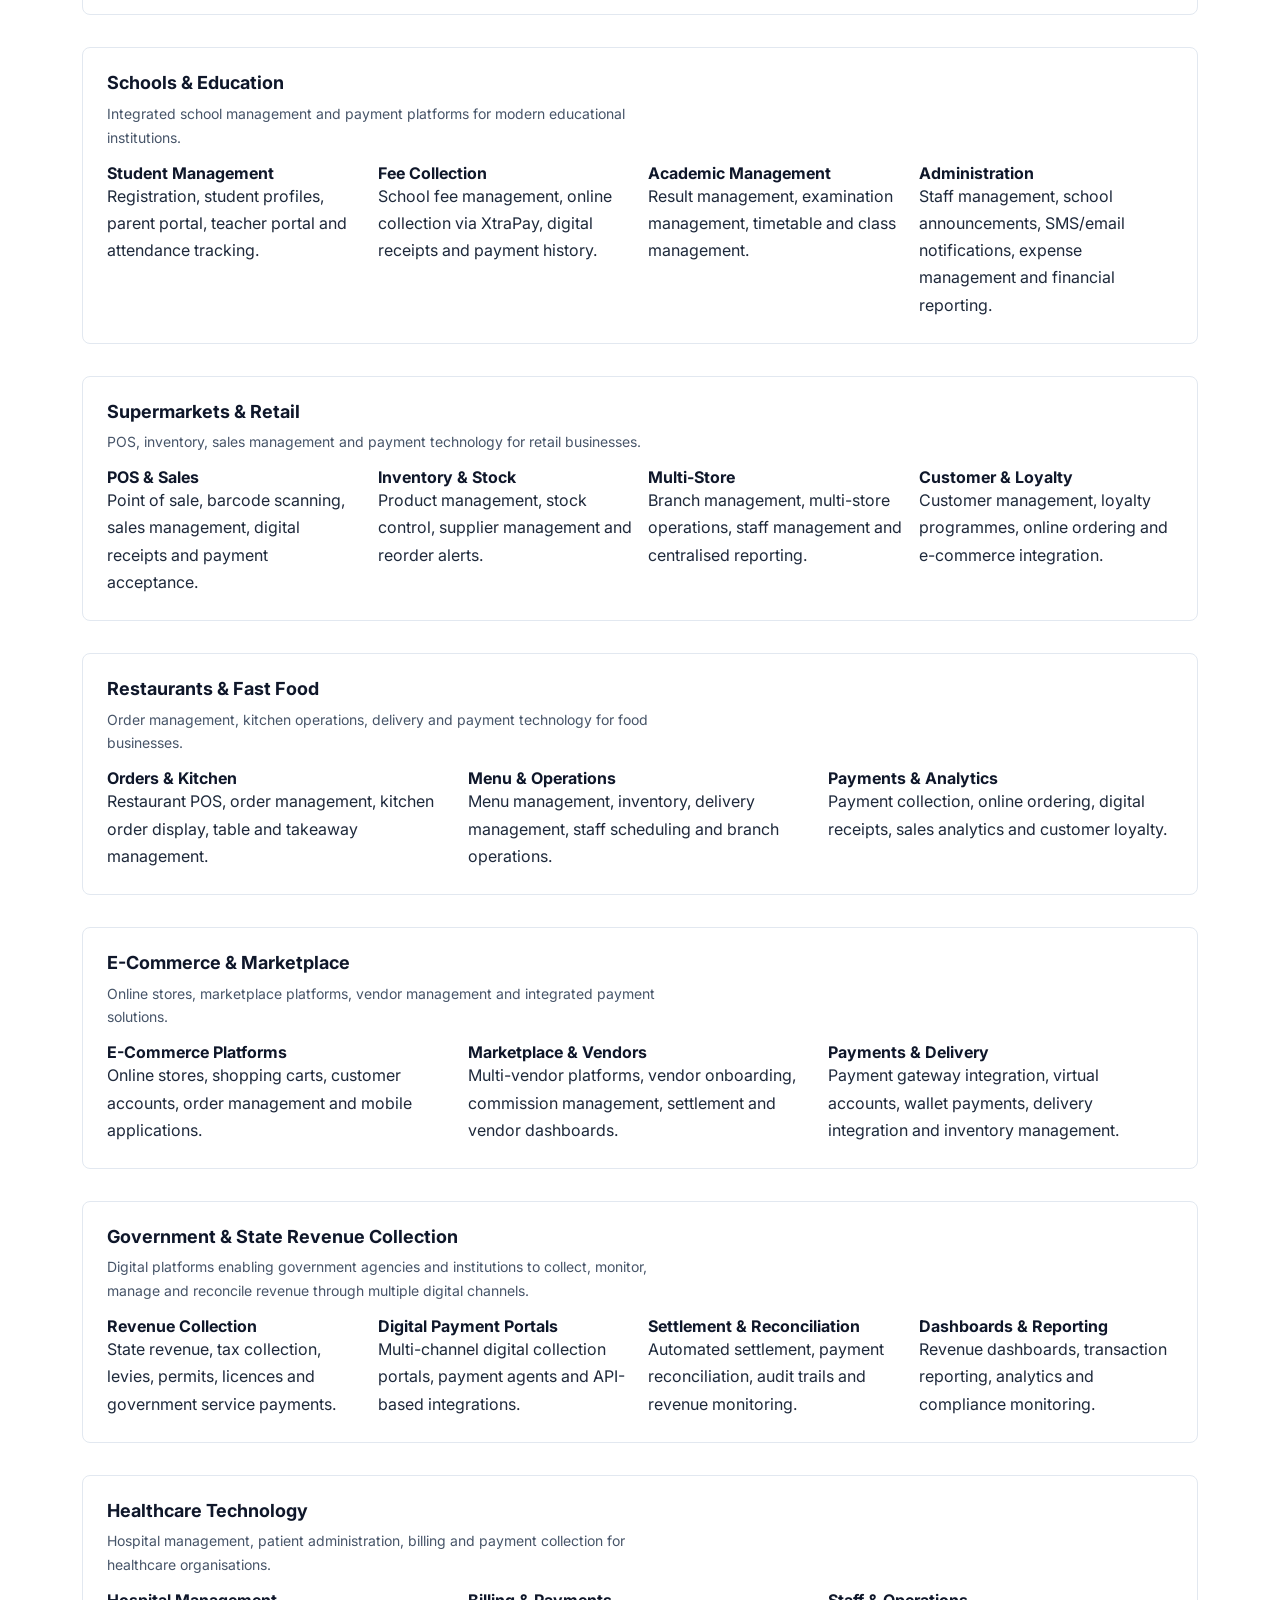
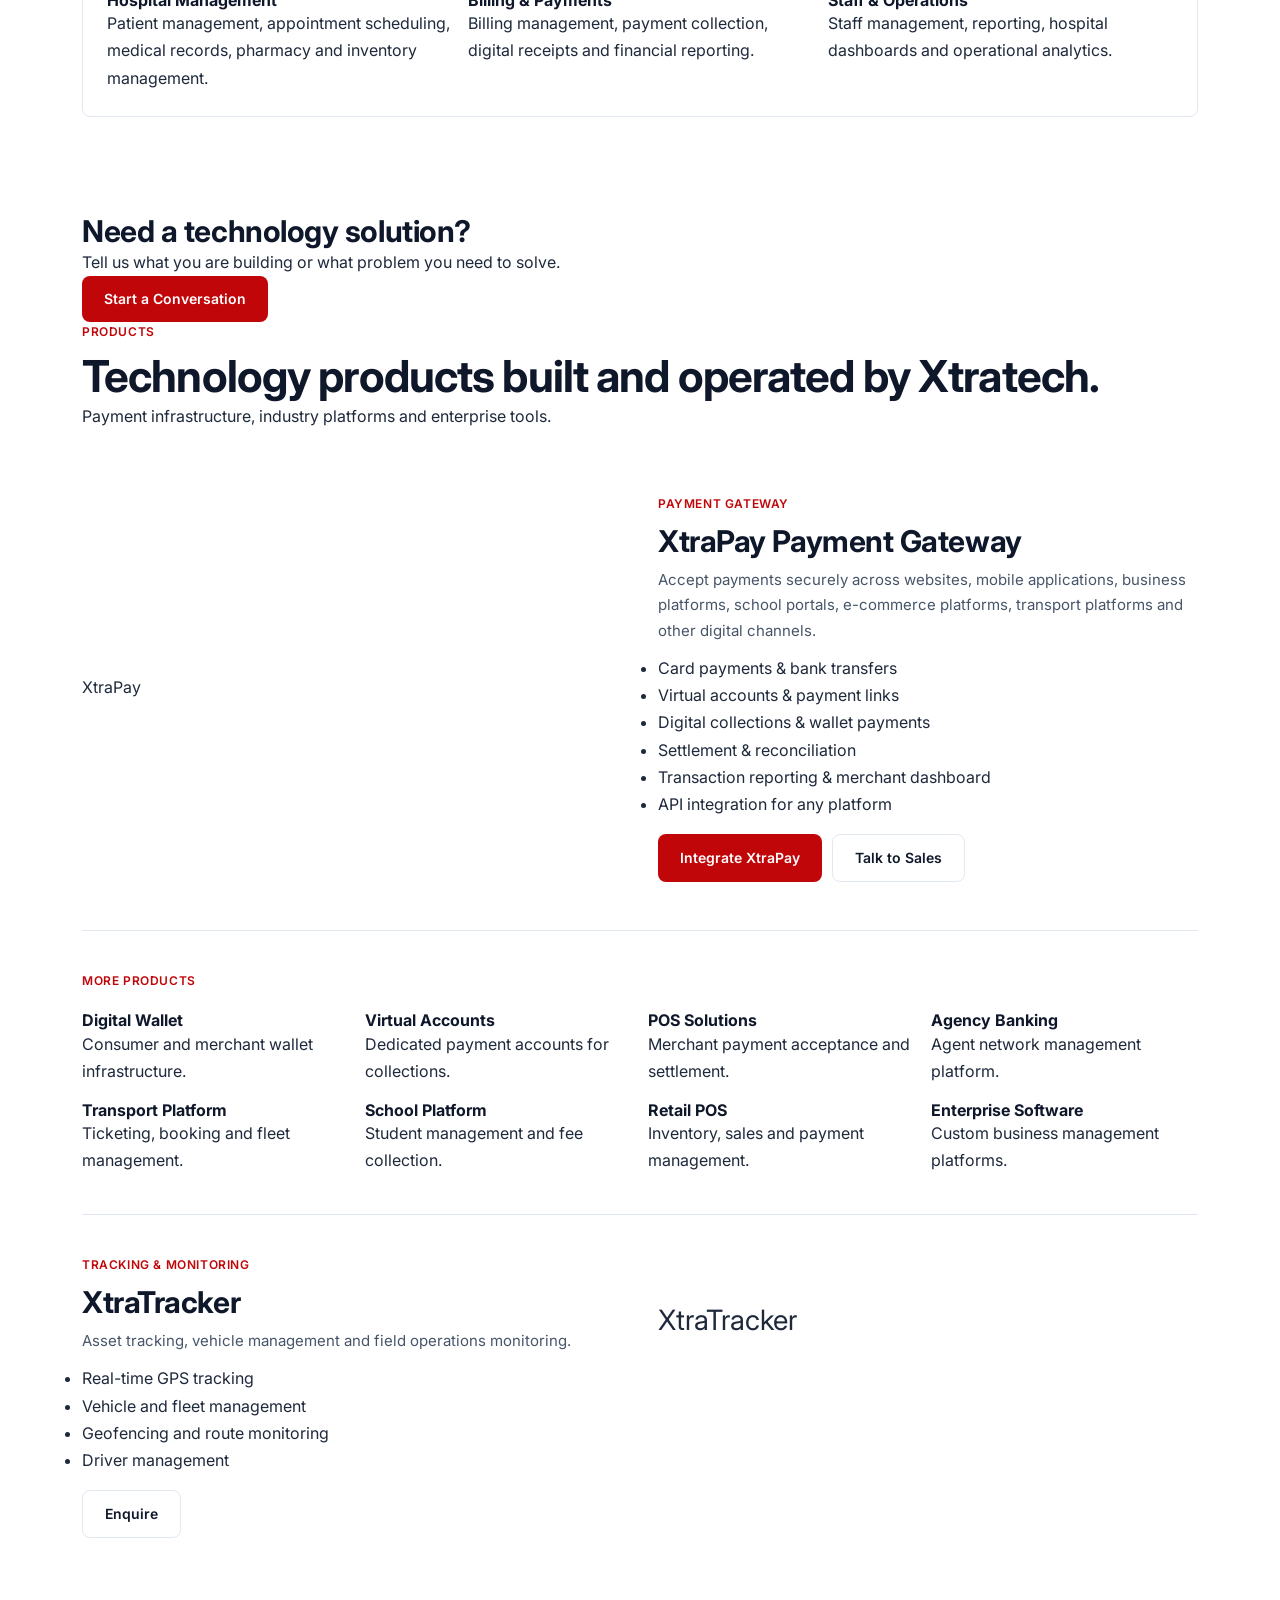
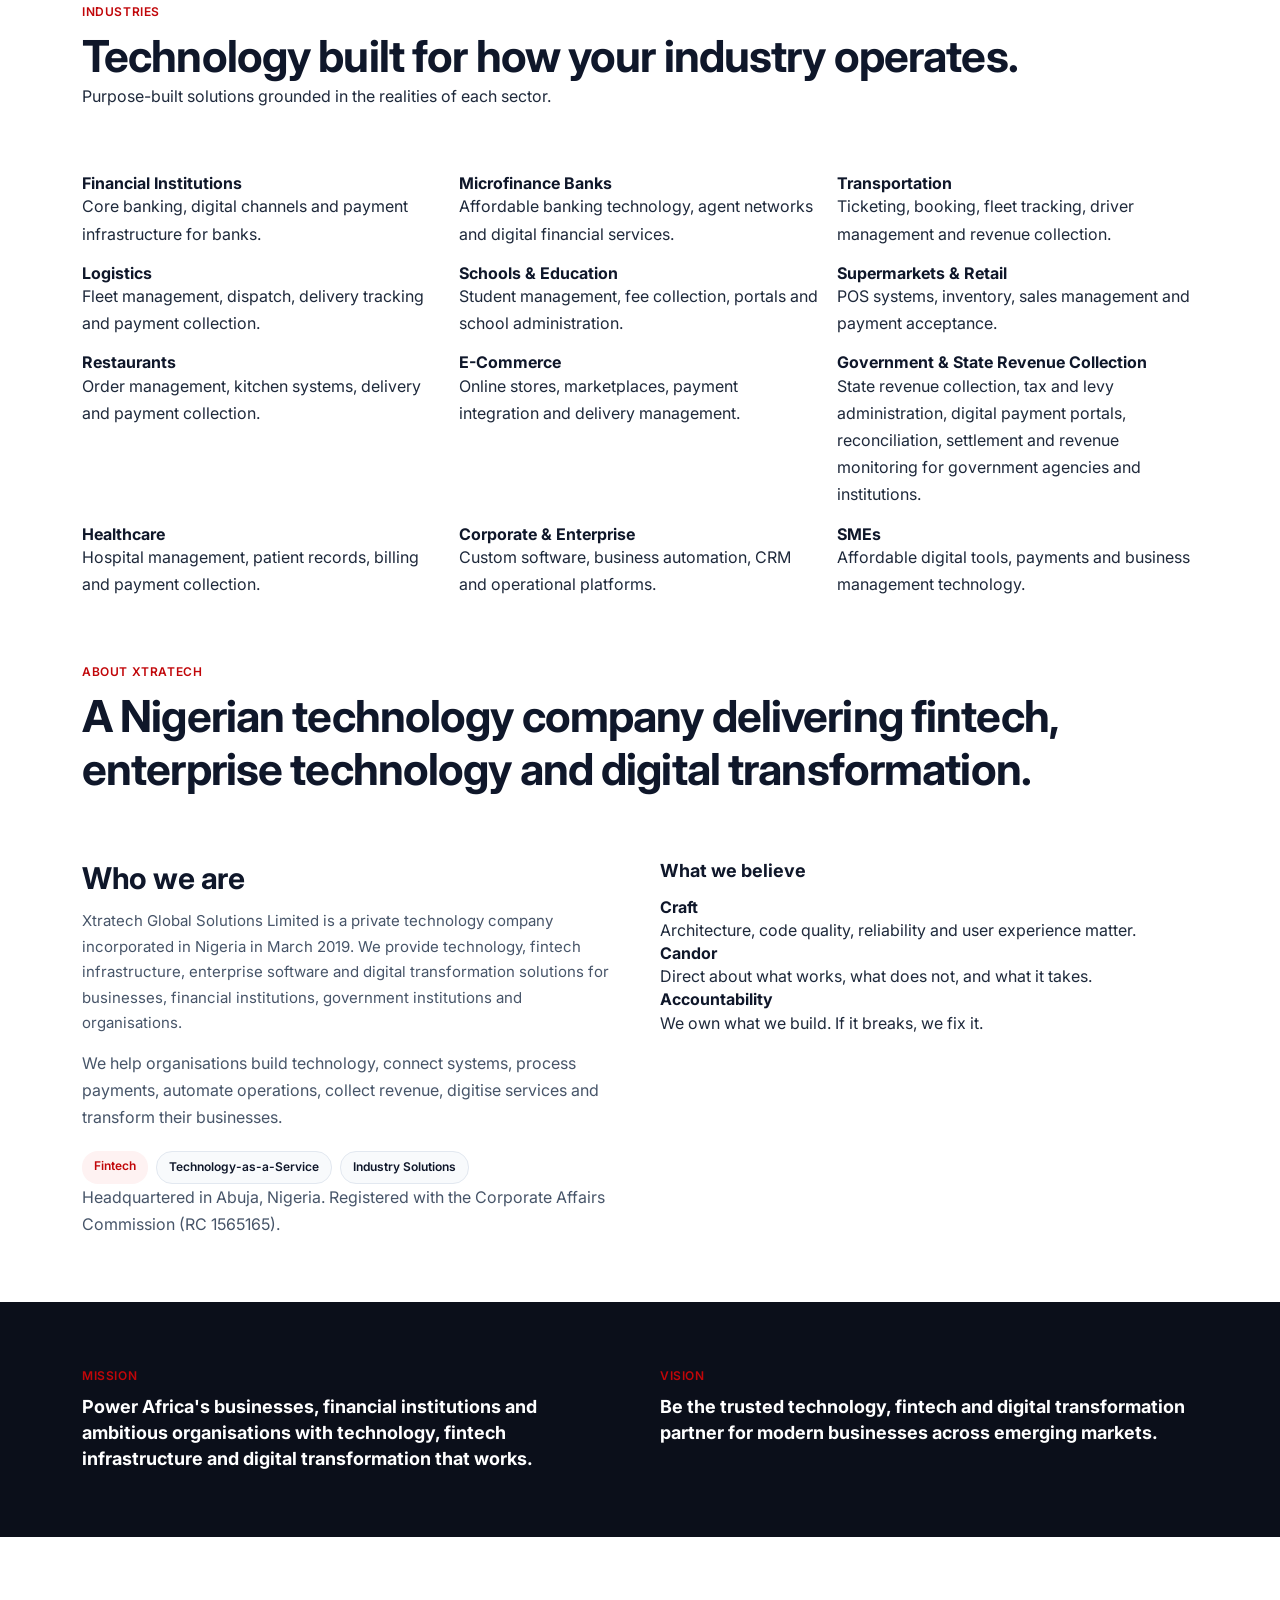
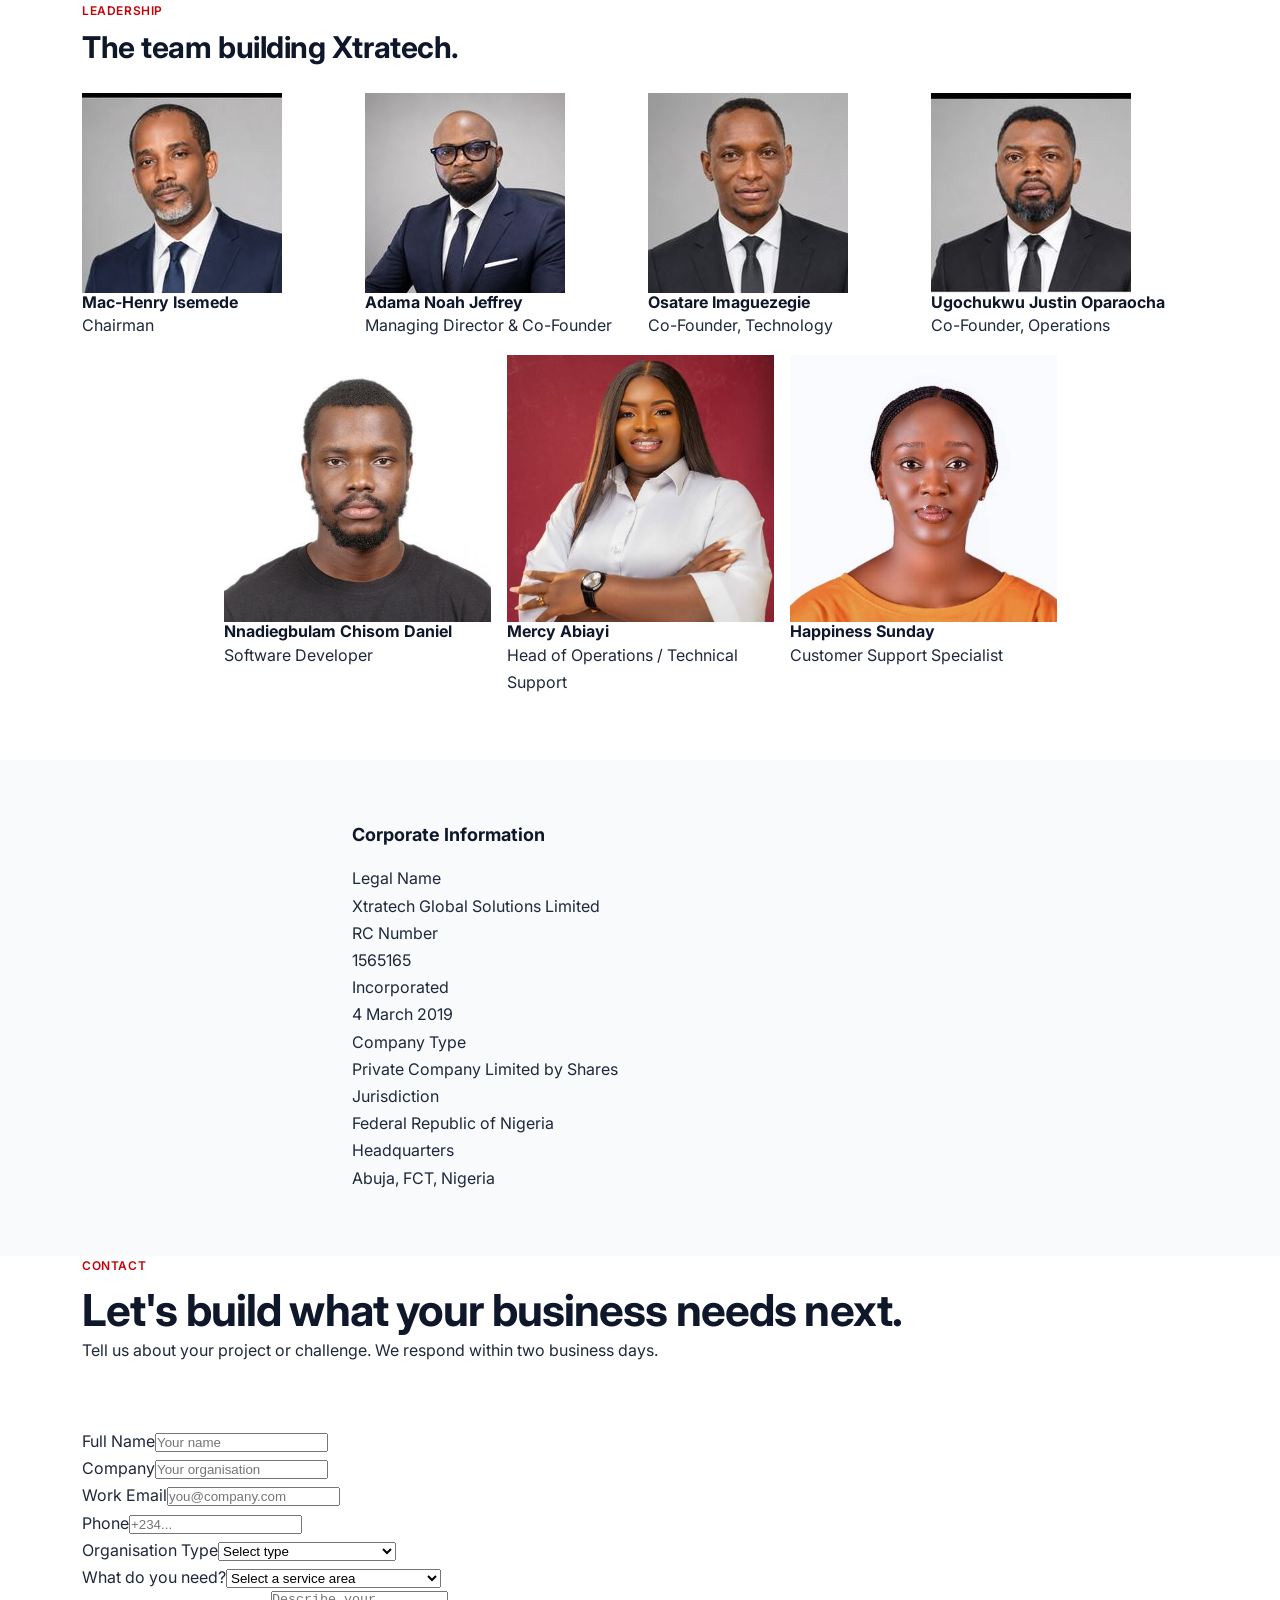
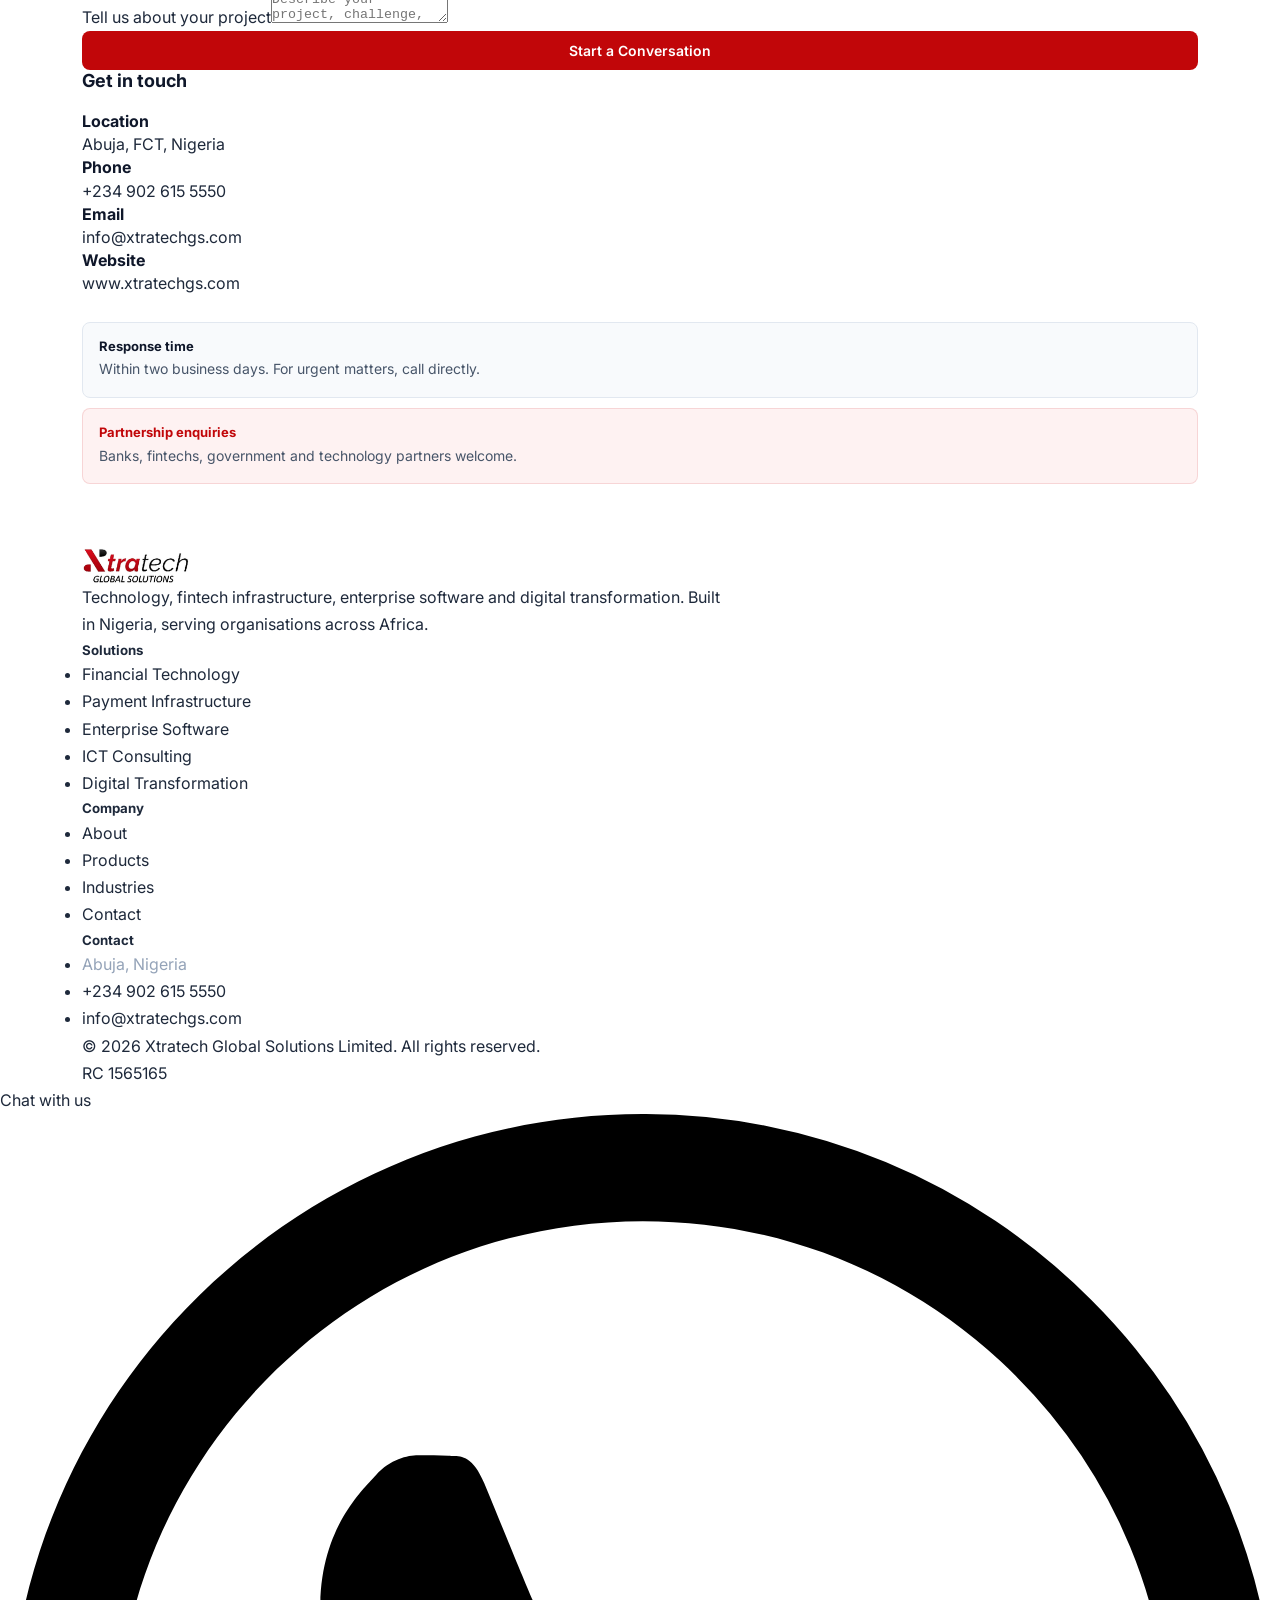
==== commit 026ce652: "Center the bottom row of leadership photos Switched leadership grid from CSS Grid to flexbox with ju" ====
--- a/docs/index.html
+++ b/docs/index.html
@@ -33,10 +33,11 @@
 .g2{display:grid;grid-template-columns:1fr 1fr;gap:20px}
 .g3{display:grid;grid-template-columns:repeat(3,1fr);gap:16px}
 .g4{display:grid;grid-template-columns:repeat(4,1fr);gap:16px}
+.g4c{display:flex;flex-wrap:wrap;justify-content:center;gap:16px}.g4c .ld{width:calc(25% - 12px);min-width:200px}
 .g5{display:grid;grid-template-columns:repeat(5,1fr);gap:2px}
-@media(max-width:1024px){.g4,.g5{grid-template-columns:repeat(3,1fr)}}
-@media(max-width:768px){.g2,.g3{grid-template-columns:1fr;gap:12px}.g4,.g5{grid-template-columns:1fr 1fr;gap:12px}}
-@media(max-width:480px){.g4,.g5{grid-template-columns:1fr}}
+@media(max-width:1024px){.g4,.g5{grid-template-columns:repeat(3,1fr).g4c .ld{width:calc(33.33% - 12px)}}
+@media(max-width:768px){.g2,.g3{grid-template-columns:1fr;gap:12px}.g4,.g5{grid-template-columns:1fr 1fr;gap:12px}.g4c .ld{width:calc(50% - 8px)}}
+@media(max-width:480px){.g4,.g5{grid-template-columns:1fr}.g4c .ld{width:100%}}
 .tc{text-align:center}
 /* NAV */
 .nav{position:fixed;top:0;left:0;right:0;z-index:99999;background:var(--nv);backdrop-filter:blur(12px);-webkit-backdrop-filter:blur(12px);border-bottom:1px solid var(--bd);height:60px}
@@ -497,11 +498,14 @@
 </div></div></section>
 <section class="s"><div class="w">
   <div class="tc" style="margin-bottom:28px"><p class="lb">Leadership</p><h2>The team building Xtratech.</h2></div>
-  <div class="g4">
+  <div class="g4c">
     <div class="ld"><img src="[data-uri]" alt="Mac-Henry Isemede"><h4>Mac-Henry Isemede</h4><p class="rl">Chairman</p></div>
     <div class="ld"><img src="[data-uri]" alt="Adama Noah Jeffrey"><h4>Adama Noah Jeffrey</h4><p class="rl">Managing Director &amp; Co-Founder</p></div>
     <div class="ld"><img src="[data-uri]" alt="Osatare Imaguezegie"><h4>Osatare Imaguezegie</h4><p class="rl">Co-Founder, Technology</p></div>
     <div class="ld"><img src="[data-uri]" alt="Ugochukwu Justin Oparaocha"><h4>Ugochukwu Justin Oparaocha</h4><p class="rl">Co-Founder, Operations</p></div>
+    <div class="ld"><img src="[data-uri]" alt="Nnadiegbulam Chisom Daniel" loading="lazy"><h4>Nnadiegbulam Chisom Daniel</h4><p class="rl">Software Developer</p></div>
+    <div class="ld"><img src="[data-uri]" alt="Mercy Abiayi" loading="lazy"><h4>Mercy Abiayi</h4><p class="rl">Head of Operations / Technical Support</p></div>
+    <div class="ld"><img src="[data-uri]" alt="Happiness Sunday" loading="lazy"><h4>Happiness Sunday</h4><p class="rl">Customer Support Specialist</p></div>
   </div>
 </div></section>
 <section class="s sa"><div class="w" style="max-width:640px"><h3 style="margin-bottom:20px">Corporate Information</h3>
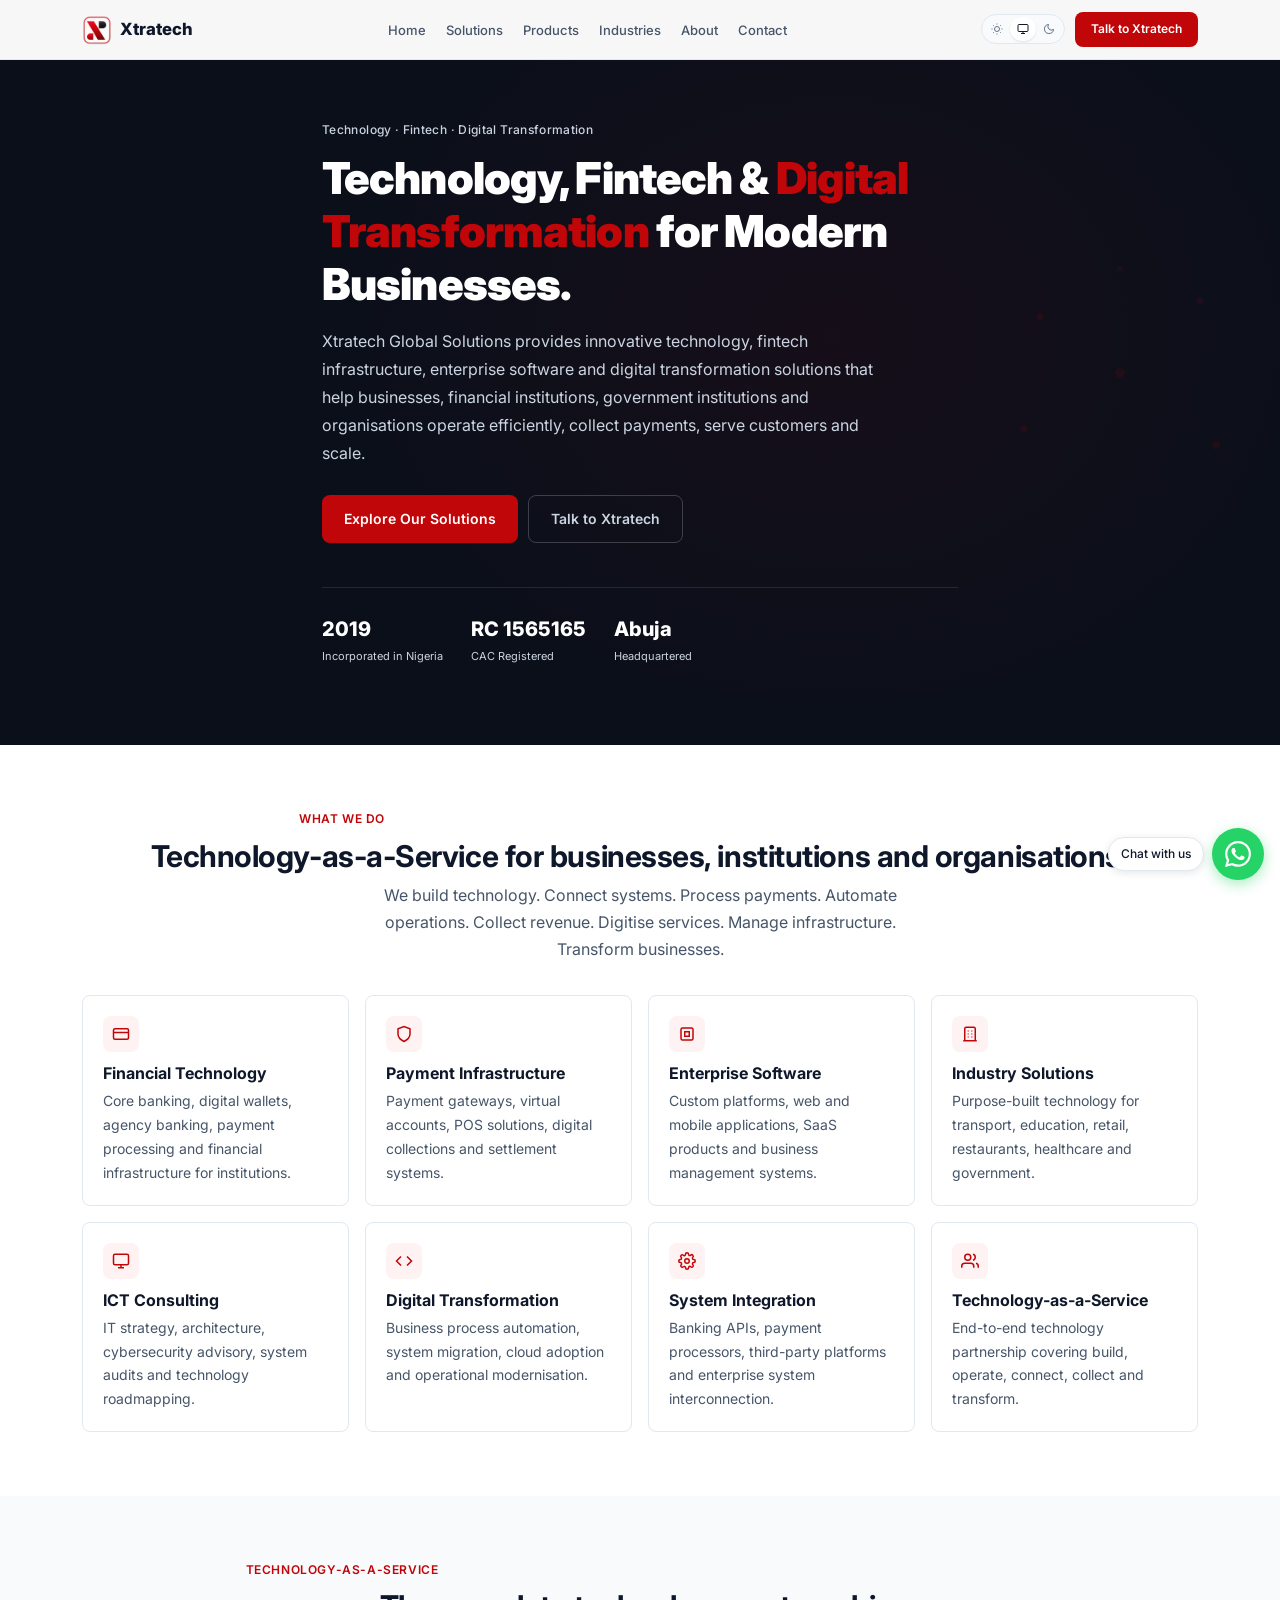
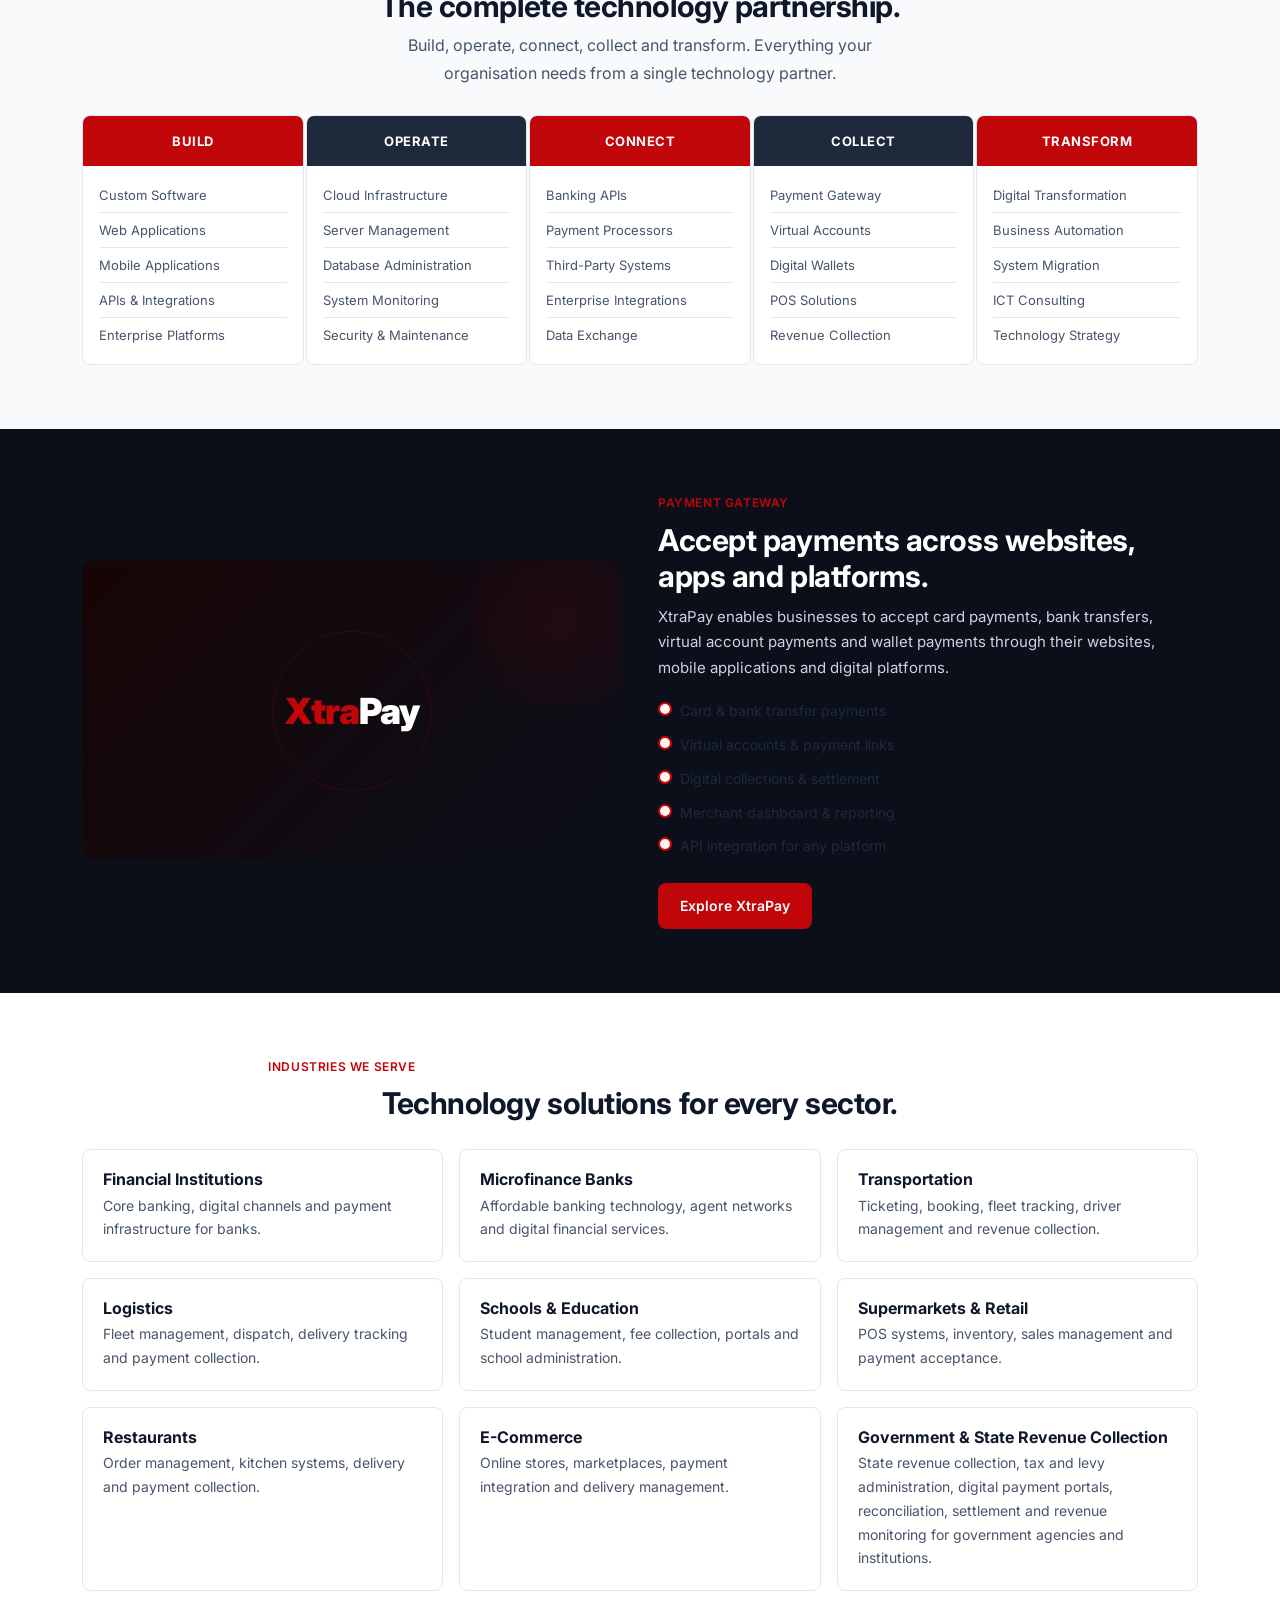
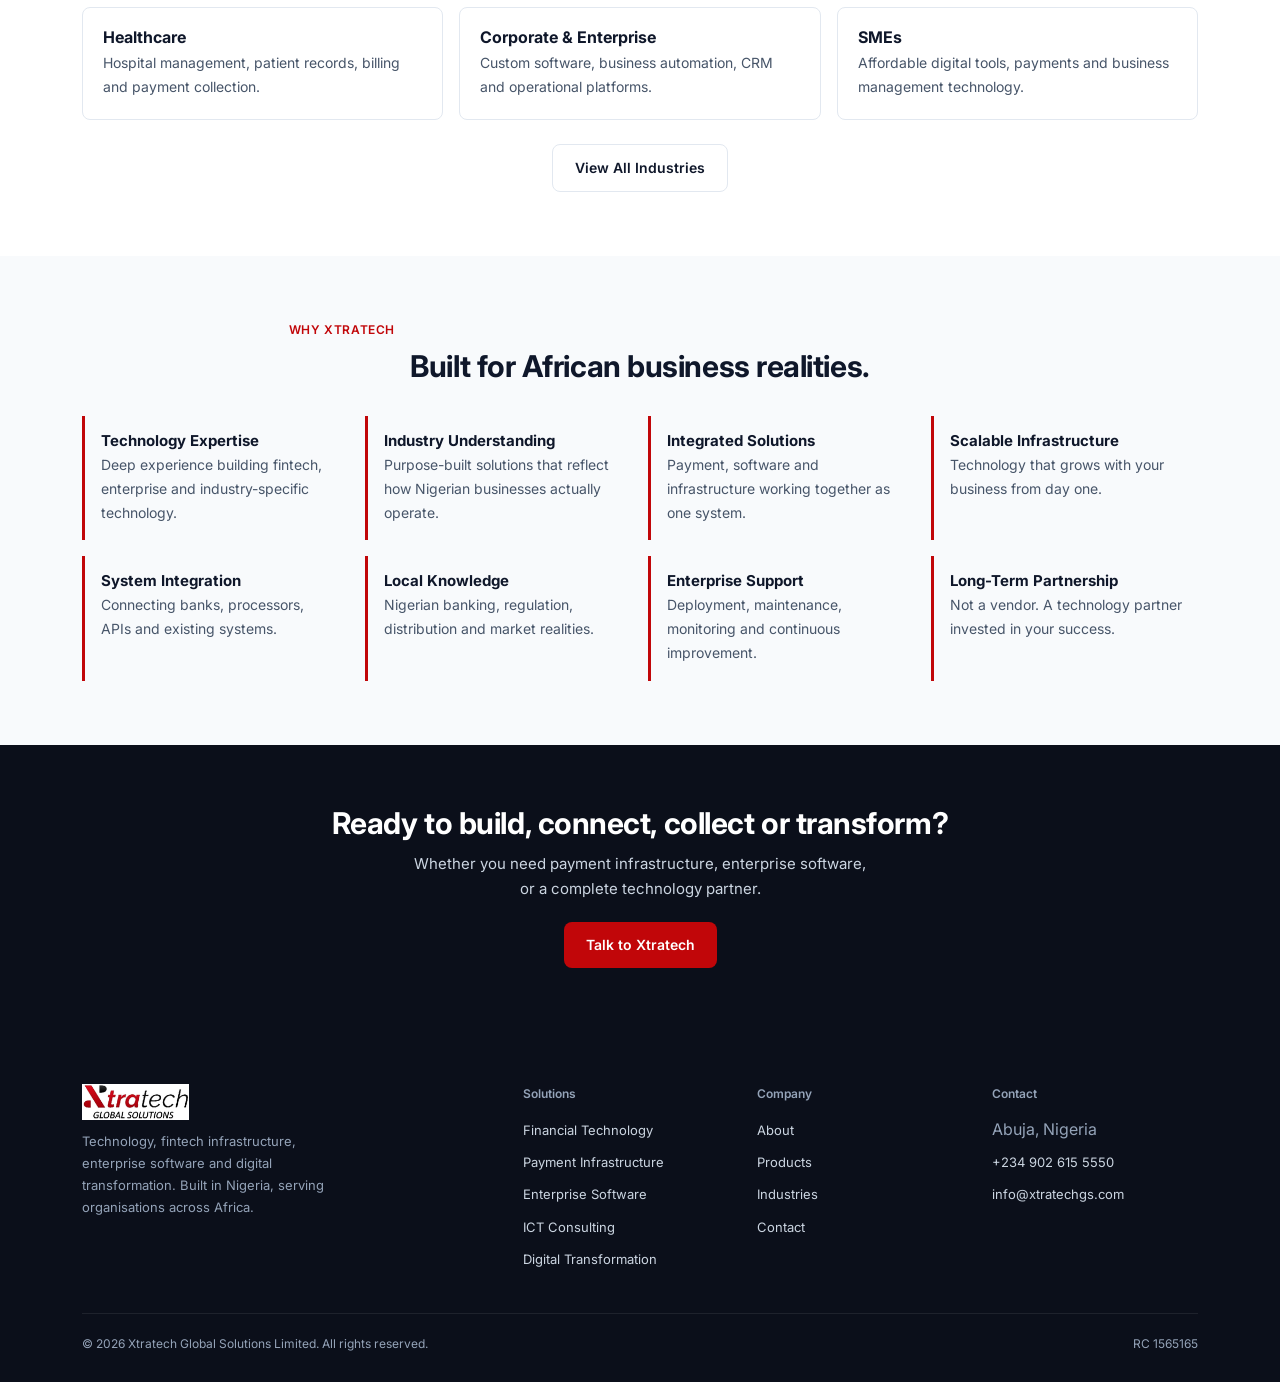
==== commit 0aa0cf05: "Fix CSS syntax error in 1024px media query for centered team grid The closing brace for .g4,.g5 rule" ====
--- a/docs/index.html
+++ b/docs/index.html
@@ -35,7 +35,7 @@
 .g4{display:grid;grid-template-columns:repeat(4,1fr);gap:16px}
 .g4c{display:flex;flex-wrap:wrap;justify-content:center;gap:16px}.g4c .ld{width:calc(25% - 12px);min-width:200px}
 .g5{display:grid;grid-template-columns:repeat(5,1fr);gap:2px}
-@media(max-width:1024px){.g4,.g5{grid-template-columns:repeat(3,1fr).g4c .ld{width:calc(33.33% - 12px)}}
+@media(max-width:1024px){.g4,.g5{grid-template-columns:repeat(3,1fr)}.g4c .ld{width:calc(33.33% - 12px)}}
 @media(max-width:768px){.g2,.g3{grid-template-columns:1fr;gap:12px}.g4,.g5{grid-template-columns:1fr 1fr;gap:12px}.g4c .ld{width:calc(50% - 8px)}}
 @media(max-width:480px){.g4,.g5{grid-template-columns:1fr}.g4c .ld{width:100%}}
 .tc{text-align:center}
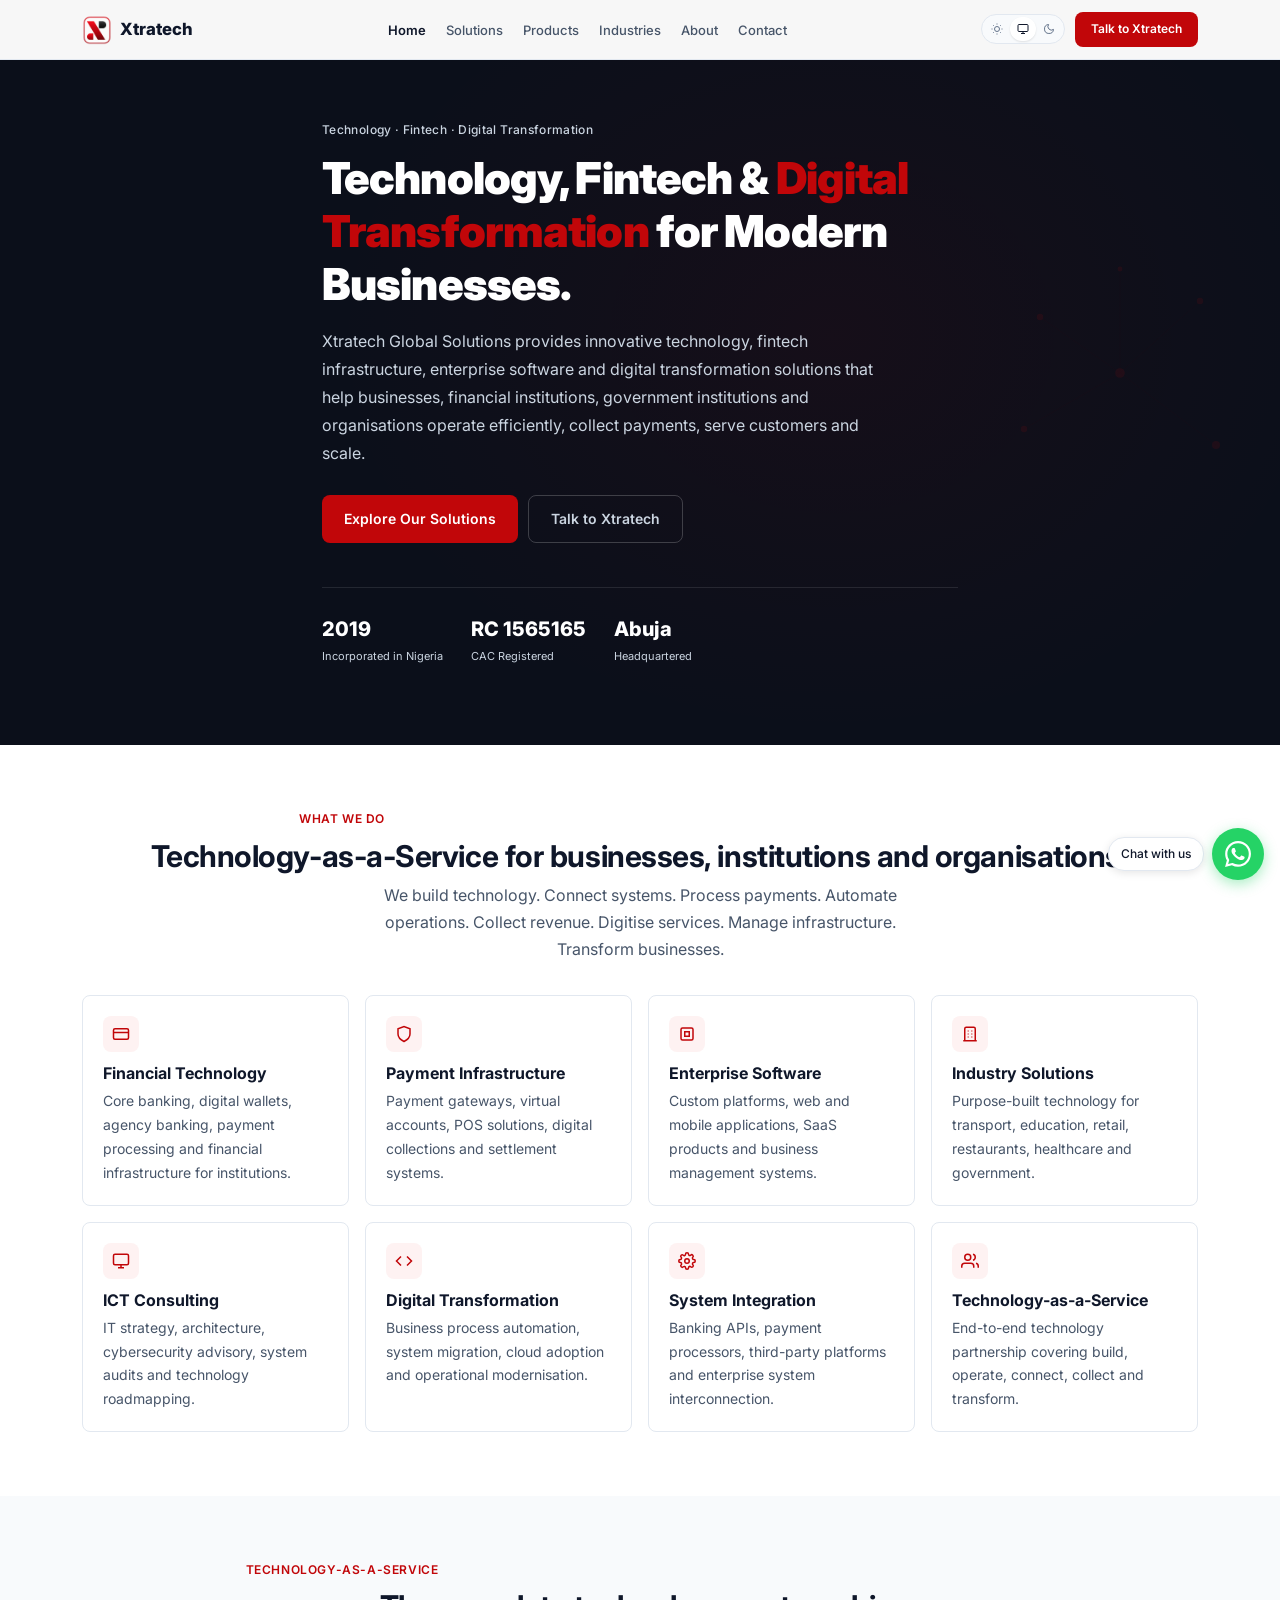
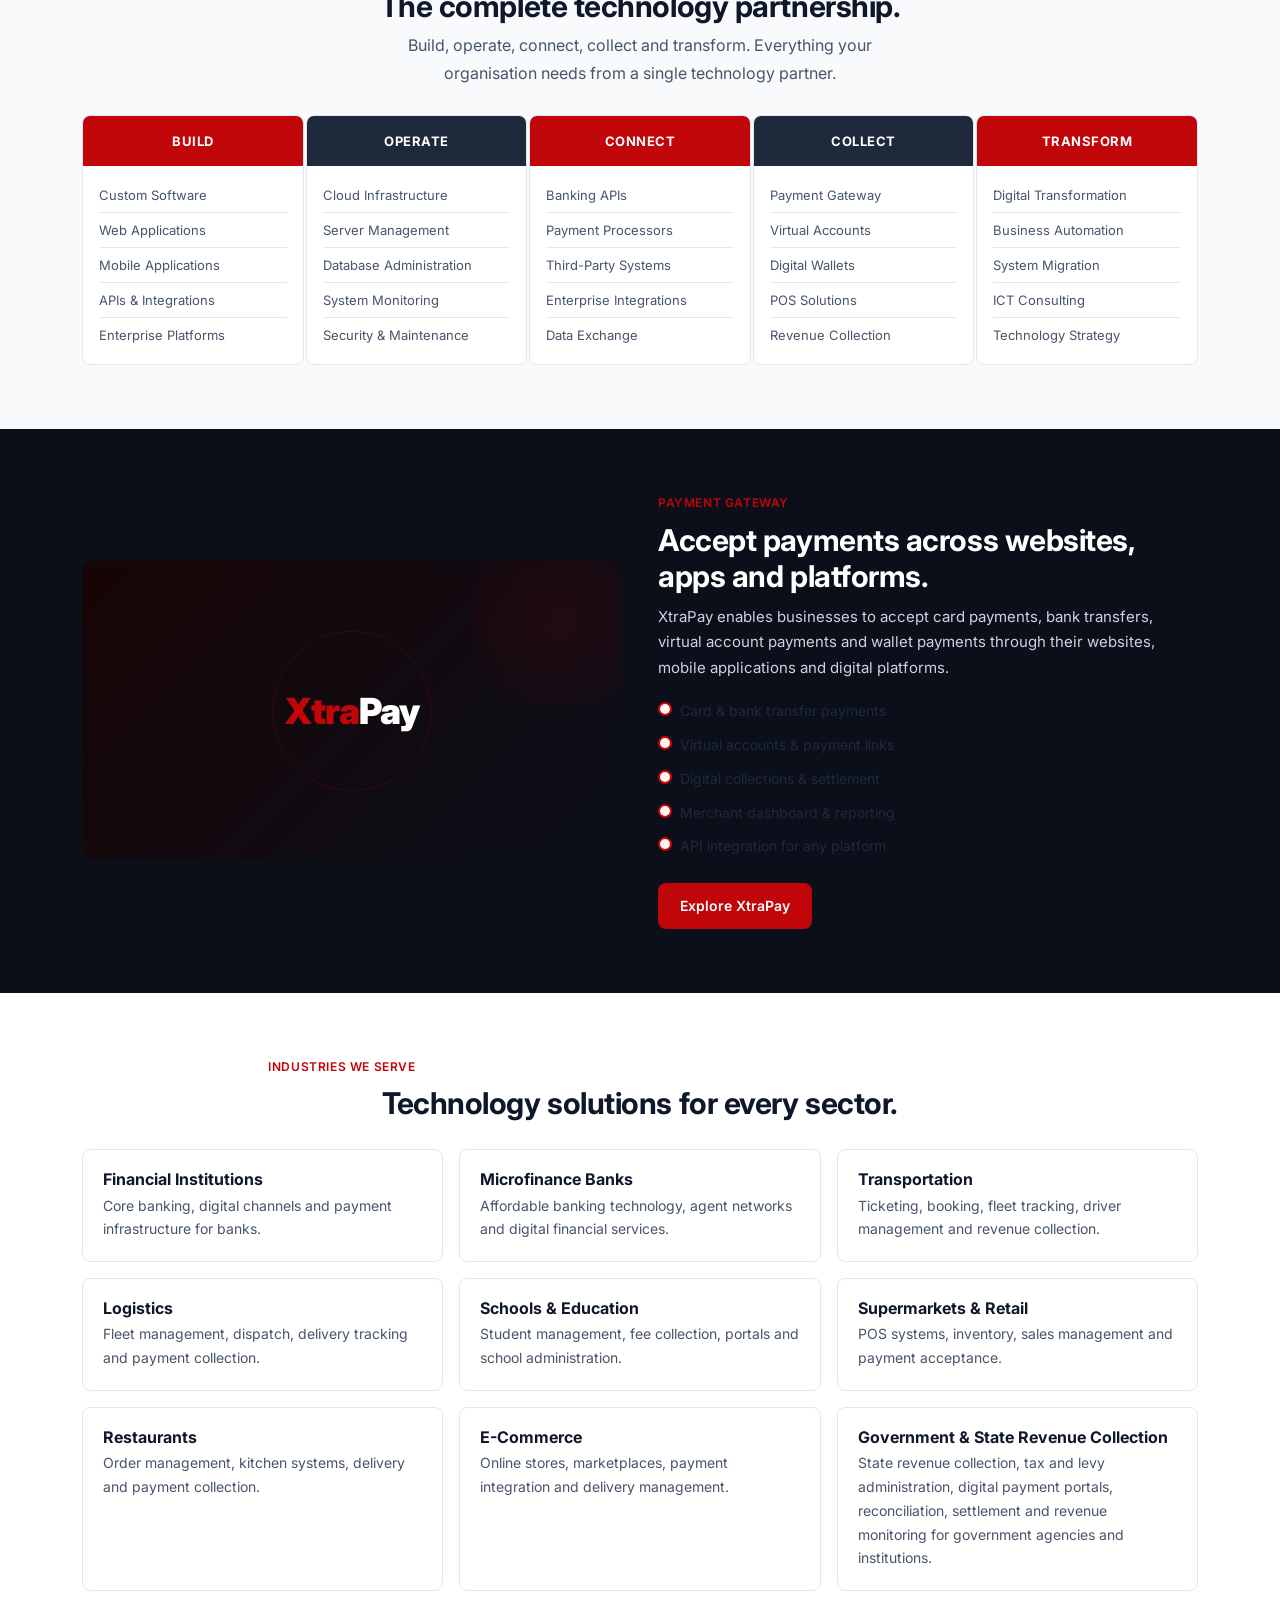
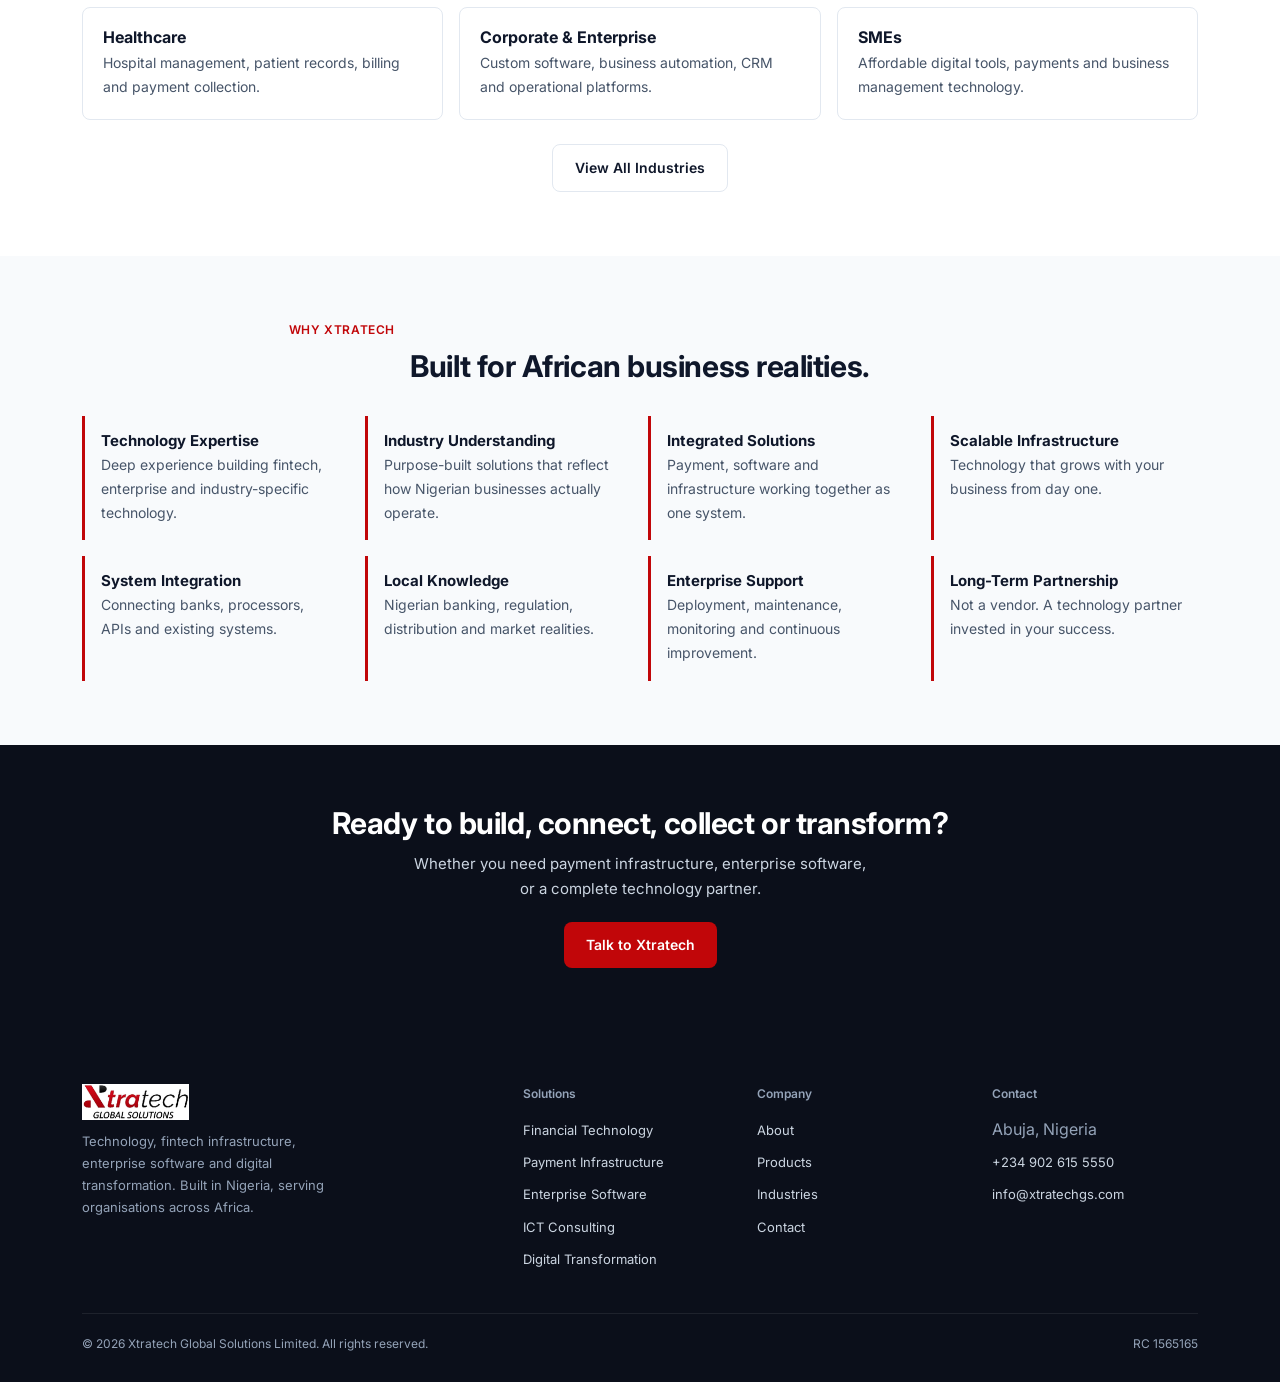
==== commit 82af89f8: "Split single-file site into a static multi-page site Six real pages (index, solutions, products, ind" ====
--- a/docs/index.html
+++ b/docs/index.html
@@ -5,186 +5,33 @@
 <meta name="viewport" content="width=device-width,initial-scale=1,viewport-fit=cover">
 <title>Xtratech Global Solutions | Technology, Fintech &amp; Digital Transformation</title>
 <meta name="description" content="Xtratech Global Solutions provides technology, fintech infrastructure, enterprise software and digital transformation solutions for businesses, financial institutions, governments and organisations across Nigeria and Africa.">
+<link rel="canonical" href="https://xtratechgs.com/">
+<meta property="og:site_name" content="Xtratech Global Solutions">
 <meta property="og:title" content="Xtratech Global Solutions | Technology, Fintech &amp; Digital Transformation">
-<meta property="og:description" content="Technology-as-a-Service for modern businesses.">
+<meta property="og:description" content="Xtratech Global Solutions provides technology, fintech infrastructure, enterprise software and digital transformation solutions for businesses, financial institutions, governments and organisations across Nigeria and Africa.">
 <meta property="og:type" content="website">
-<link rel="canonical" href="https://xtratechgs.com">
+<meta property="og:url" content="https://xtratechgs.com/">
+<meta name="twitter:card" content="summary">
+<link rel="icon" href="assets/img/xtratech-logo-1.png">
 <link href="https://fonts.googleapis.com/css2?family=Inter:wght@400;500;600;700;800;900&display=swap" rel="stylesheet">
-<style>
-/* ===== LIGHT THEME ===== */
-body{--r:#C10609;--rd:#9E0507;--rb:#FEF2F2;--h:#0F172A;--b:#1E293B;--m:#475569;--s:#64748B;--bd:#E2E8F0;--bg:#FFF;--bg2:#F8FAFC;--dk:#0B0F1A;--ht:#F1F5F9;--hs:#CBD5E1;--ft:#CBD5E1;--fm:#94A3B8;--nv:rgba(255,255,255,.97);--f:'Inter',system-ui,sans-serif;--mx:1180px;--rd2:8px}
-body.dark{--h:#F1F5F9;--b:#E2E8F0;--m:#94A3B8;--s:#94A3B8;--bd:#334155;--bg:#0F172A;--bg2:#1E293B;--dk:#020617;--rb:rgba(193,6,9,.15);--nv:rgba(15,23,42,.97)}
-@media(prefers-color-scheme:dark){body.sys{--h:#F1F5F9;--b:#E2E8F0;--m:#94A3B8;--s:#94A3B8;--bd:#334155;--bg:#0F172A;--bg2:#1E293B;--dk:#020617;--rb:rgba(193,6,9,.15);--nv:rgba(15,23,42,.97)}}
-*,*::before,*::after{box-sizing:border-box;margin:0;padding:0}
-html{scroll-behavior:smooth;scroll-padding-top:72px;padding-top:env(safe-area-inset-top,0);padding-bottom:env(safe-area-inset-bottom,0)}
-body{font-family:var(--f);color:var(--b);background:var(--bg);line-height:1.7;-webkit-font-smoothing:antialiased;transition:background .25s,color .25s}
-h1,h2,h3,h4{color:var(--h);line-height:1.2;font-weight:700}
-h1{font-size:clamp(1.625rem,4vw,2.75rem);letter-spacing:-.02em}
-h2{font-size:clamp(1.25rem,2.5vw,1.875rem);letter-spacing:-.015em}
-h3{font-size:1.125rem}h4{font-size:1rem}
-p{max-width:65ch}a{color:inherit;text-decoration:none}img{max-width:100%;display:block}
-.w{max-width:var(--mx);margin:0 auto;padding:0 20px}@media(min-width:768px){.w{padding:0 32px}}
-.s{padding:64px 0}@media(max-width:768px){.s{padding:44px 0}}.sa{background:var(--bg2)}
-.lb{font-size:.75rem;font-weight:600;color:var(--r);letter-spacing:.05em;text-transform:uppercase;margin-bottom:8px}
-.btn{display:inline-flex;align-items:center;justify-content:center;gap:8px;padding:11px 22px;font-size:.875rem;font-weight:600;border-radius:var(--rd2);border:none;cursor:pointer;font-family:var(--f);transition:all .15s;white-space:nowrap}
-.br{background:var(--r);color:#fff}.br:hover{background:var(--rd);transform:translateY(-1px);box-shadow:0 4px 12px rgba(193,6,9,.3)}
-.bo{background:transparent;color:var(--h);border:1.5px solid var(--bd)}.bo:hover{border-color:var(--h)}
-/* GRIDS */
-.g2{display:grid;grid-template-columns:1fr 1fr;gap:20px}
-.g3{display:grid;grid-template-columns:repeat(3,1fr);gap:16px}
-.g4{display:grid;grid-template-columns:repeat(4,1fr);gap:16px}
-.g4c{display:flex;flex-wrap:wrap;justify-content:center;gap:16px}.g4c .ld{width:calc(25% - 12px);min-width:200px}
-.g5{display:grid;grid-template-columns:repeat(5,1fr);gap:2px}
-@media(max-width:1024px){.g4,.g5{grid-template-columns:repeat(3,1fr)}.g4c .ld{width:calc(33.33% - 12px)}}
-@media(max-width:768px){.g2,.g3{grid-template-columns:1fr;gap:12px}.g4,.g5{grid-template-columns:1fr 1fr;gap:12px}.g4c .ld{width:calc(50% - 8px)}}
-@media(max-width:480px){.g4,.g5{grid-template-columns:1fr}.g4c .ld{width:100%}}
-.tc{text-align:center}
-/* NAV */
-.nav{position:fixed;top:0;left:0;right:0;z-index:99999;background:var(--nv);backdrop-filter:blur(12px);-webkit-backdrop-filter:blur(12px);border-bottom:1px solid var(--bd);height:60px}
-@media(max-width:900px){.nav{backdrop-filter:none;-webkit-backdrop-filter:none;background:var(--bg)}}
-.ni{max-width:var(--mx);margin:0 auto;padding:0 20px;display:flex;align-items:center;justify-content:space-between;height:100%}
-@media(min-width:768px){.ni{padding:0 32px}}
-.nl{display:flex;align-items:center;gap:8px;font-weight:800;font-size:1.05rem;color:var(--h)}
-.nl img{width:30px;height:30px;border-radius:5px}
-.nk{display:flex;align-items:center;gap:20px;list-style:none}
-.nk a{font-size:.8125rem;font-weight:500;color:var(--m)}.nk a:hover{color:var(--h)}
-.nr{display:flex;align-items:center;gap:10px}.nr .btn{padding:7px 16px;font-size:.75rem}
-.tt{display:flex;background:var(--bg2);border:1px solid var(--bd);border-radius:16px;padding:2px}
-.tb{width:26px;height:24px;border:none;background:transparent;border-radius:12px;cursor:pointer;display:flex;align-items:center;justify-content:center;color:var(--s);transition:all .15s;padding:0}
-.tb.on{background:var(--bg);color:var(--h);box-shadow:0 1px 2px rgba(0,0,0,.1)}
-.tb svg{width:12px;height:12px;fill:none;stroke:currentColor;stroke-width:2}
-.hb{display:none;background:none;border:none;padding:6px;cursor:pointer;flex-direction:column;gap:4px}
-.hb span{display:block;width:18px;height:2px;background:var(--h)}
-@media(max-width:900px){.nk{display:none}.nr .btn{display:none}.hb{display:flex}}
-/* HERO */
-.hero{padding:120px 0 80px;background:var(--dk);color:var(--ht);position:relative;overflow:hidden}
-@media(max-width:768px){.hero{padding:90px 0 56px}}
-.hero-gl{position:absolute;inset:0;opacity:.06;background:radial-gradient(ellipse 500px 400px at 65% 45%,var(--r),transparent)}
-.hero-c{position:relative;z-index:1;max-width:700px}
-.hero-ey{font-size:.75rem;font-weight:500;color:var(--hs);letter-spacing:.03em;margin-bottom:12px}
-.hero h1{color:#fff;margin-bottom:16px;font-weight:900}.hero .ac{color:var(--r)}
-.hero-d{font-size:.9375rem;line-height:1.75;color:var(--hs);max-width:560px;margin-bottom:28px}
-@media(min-width:769px){.hero-d{font-size:1rem}}
-.hero-ab{display:flex;gap:10px;flex-wrap:wrap}
-@media(max-width:480px){.hero-ab .btn{width:100%}}
-.hero-st{display:flex;gap:28px;margin-top:44px;padding-top:24px;border-top:1px solid rgba(255,255,255,.1);flex-wrap:wrap}
-@media(max-width:480px){.hero-st{gap:16px}}
-.hs-n{font-size:1.25rem;font-weight:800;color:#fff}@media(max-width:480px){.hs-n{font-size:1rem}}
-.hs-l{font-size:.6875rem;color:var(--hs);margin-top:1px}
-/* PAGE HERO */
-.ph{padding:110px 0 52px;background:var(--dk);color:var(--ht)}@media(max-width:768px){.ph{padding:86px 0 40px}}
-.ph h1{color:#fff;max-width:660px}.ph p{color:var(--hs);margin-top:12px;max-width:540px}
-/* CARDS */
-.cd{background:var(--bg);border:1px solid var(--bd);border-radius:var(--rd2);padding:20px;transition:box-shadow .2s,border-color .2s,transform .2s}
-.cd:hover{border-color:var(--s);transform:translateY(-2px);box-shadow:0 4px 16px rgba(0,0,0,.06)}
-.cd h4{margin-bottom:6px}.cd p{color:var(--m);font-size:.875rem}
-.ci{width:36px;height:36px;background:var(--rb);border-radius:8px;display:flex;align-items:center;justify-content:center;margin-bottom:12px}
-.ci svg{width:18px;height:18px;fill:none;stroke:var(--r);stroke-width:2}
-.ic{padding:20px;border-radius:var(--rd2);border:1px solid var(--bd);background:var(--bg);transition:border-color .2s,transform .2s}
-.ic:hover{border-color:var(--r);transform:translateY(-2px)}.ic h4{margin-bottom:4px;color:var(--h)}.ic p{font-size:.875rem;color:var(--m)}
-/* PRODUCT VIS */
-.pv{background:linear-gradient(135deg,#180505,var(--dk));border-radius:var(--rd2);padding:36px;min-height:300px;display:flex;align-items:center;justify-content:center;position:relative;overflow:hidden}
-@media(max-width:768px){.pv{min-height:200px;padding:28px}}
-.pv::after{content:'';position:absolute;width:180px;height:180px;border-radius:50%;background:radial-gradient(circle,var(--r),transparent);opacity:.1;top:-30px;right:-30px}
-.pb{font-size:2.25rem;font-weight:900;color:#fff;position:relative;z-index:1;letter-spacing:-.03em}.pb .xr{color:var(--r)}
-@media(max-width:768px){.pb{font-size:1.75rem}}
-.pv-ring{position:absolute;width:160px;height:160px;border:1px solid rgba(193,6,9,.2);border-radius:50%;animation:spin 20s linear infinite}
-@keyframes spin{to{transform:rotate(360deg)}}
-/* FEATURE LIST */
-.fl{list-style:none;margin-top:14px}.fl li{display:flex;align-items:flex-start;gap:8px;padding:5px 0;font-size:.875rem;color:var(--b)}
-.fl li::before{content:'';flex-shrink:0;width:14px;height:14px;border-radius:50%;background:var(--rb);border:2px solid var(--r);margin-top:3px}
-/* TAAS */
-.taas-col{background:var(--bg);border:1px solid var(--bd);border-radius:var(--rd2);overflow:hidden}
-.taas-h{color:#fff;padding:14px 16px;font-size:.8125rem;font-weight:700;letter-spacing:.04em;text-align:center}
-.taas-list{list-style:none;padding:12px 16px}.taas-list li{padding:6px 0;font-size:.8125rem;color:var(--m);border-bottom:1px solid var(--bd)}
-.taas-list li:last-child{border-bottom:none}
-/* LEADERS */
-.ld{text-align:center;padding:16px 8px}
-.ld img{width:140px;height:140px;border-radius:50%;object-fit:cover;margin:0 auto 12px;border:3px solid var(--bd);transition:transform .3s}
-.ld:hover img{transform:scale(1.05)}
-@media(max-width:480px){.ld img{width:110px;height:110px}}
-.ld h4{font-size:.875rem;margin-bottom:2px}.ld .rl{font-size:.75rem;color:var(--m)}
-/* PROCESS */
-.pg2{display:grid;grid-template-columns:repeat(5,1fr);gap:2px}
-@media(max-width:768px){.pg2{grid-template-columns:1fr}}
-@media(min-width:481px) and (max-width:768px){.pg2{grid-template-columns:repeat(3,1fr)}}
-.ps{padding:20px 14px;background:var(--bg2);text-align:center}
-.ps:first-child{border-radius:var(--rd2) 0 0 var(--rd2)}.ps:last-child{border-radius:0 var(--rd2) var(--rd2) 0}
-@media(max-width:768px){.ps:first-child{border-radius:var(--rd2) var(--rd2) 0 0}.ps:last-child{border-radius:0 0 var(--rd2) var(--rd2)}}
-.pn{font-size:1.375rem;font-weight:800;color:var(--r);margin-bottom:4px}.ps h4{font-size:.8125rem;margin-bottom:3px}.ps p{font-size:.75rem;color:var(--m)}
-/* WHY */
-.wi{padding:16px;border-left:3px solid var(--r)}.wi h4{margin-bottom:3px;font-size:.9375rem}.wi p{font-size:.875rem;color:var(--m)}
-/* CTA BAND */
-.cb{padding:60px 0;background:var(--dk);color:var(--ht);text-align:center}@media(max-width:768px){.cb{padding:44px 0}}
-.cb h2{color:#fff;margin-bottom:10px}.cb p{color:var(--hs);margin:0 auto 20px;max-width:460px;font-size:.9375rem}
-/* VALUES */
-.vl{margin-bottom:20px}.vl h4{color:var(--r);margin-bottom:3px}.vl p{color:var(--m);font-size:.875rem}
-/* CONTACT */
-.cg{display:grid;grid-template-columns:1fr 1fr;gap:40px}@media(max-width:768px){.cg{grid-template-columns:1fr;gap:28px}}
-.fg{margin-bottom:14px}.fg label{display:block;font-size:.75rem;font-weight:500;margin-bottom:3px;color:var(--h)}
-.fg input,.fg select,.fg textarea{width:100%;padding:9px 11px;font-size:.875rem;font-family:var(--f);border:1px solid var(--bd);border-radius:var(--rd2);background:var(--bg);color:var(--h)}
-.fg input:focus,.fg select:focus,.fg textarea:focus{outline:none;border-color:var(--r);box-shadow:0 0 0 3px rgba(193,6,9,.08)}
-.fg textarea{min-height:90px;resize:vertical}
-.fr{display:grid;grid-template-columns:1fr 1fr;gap:10px}@media(max-width:480px){.fr{grid-template-columns:1fr}}
-.cn{margin-bottom:18px}.cn h4{font-size:.8125rem;color:var(--h);margin-bottom:2px}.cn p{font-size:.875rem;color:var(--m)}
-/* INSIGHTS */
-.isc{border:1px solid var(--bd);border-radius:var(--rd2);overflow:hidden;background:var(--bg)}
-.ist{height:120px;background:var(--bg2);display:flex;align-items:center;justify-content:center;color:var(--s);font-size:.75rem}
-.isb{padding:14px}.isb .tg{font-size:.6875rem;font-weight:600;color:var(--r);margin-bottom:3px}.isb h4{margin-bottom:3px;font-size:.9375rem}.isb p{font-size:.8125rem;color:var(--m)}
-/* CORP TABLE */
-.ct2{display:grid;grid-template-columns:130px 1fr;gap:8px 20px;font-size:.875rem}
-@media(max-width:480px){.ct2{grid-template-columns:1fr;gap:3px}}.ct2 .ck{color:var(--s);font-weight:500}@media(max-width:480px){.ct2 .ck{margin-top:6px}}.ct2 .cv{color:var(--h)}
-/* FOOTER */
-.ft{background:var(--dk);color:var(--ft);padding:56px 0 28px}
-.fgr{display:grid;grid-template-columns:2fr 1fr 1fr 1fr;gap:28px;margin-bottom:36px}
-@media(max-width:768px){.fgr{grid-template-columns:1fr 1fr;gap:20px}}@media(max-width:480px){.fgr{grid-template-columns:1fr}}
-.fb p{color:var(--fm);font-size:.8125rem;margin-top:10px;line-height:1.7;max-width:260px}
-.fc h5{font-size:.75rem;font-weight:600;color:var(--fm);margin-bottom:12px}.fc ul{list-style:none}.fc li{margin-bottom:5px}
-.fc a{color:var(--ft);font-size:.8125rem}.fc a:hover{color:#fff}
-.fbt{padding-top:20px;border-top:1px solid rgba(255,255,255,.08);display:flex;justify-content:space-between;flex-wrap:wrap;gap:6px;font-size:.75rem;color:var(--fm)}
-/* ANIMATIONS */
-@keyframes fadeUp{from{opacity:0;transform:translateY(30px)}to{opacity:1;transform:translateY(0)}}
-@keyframes fadeIn{from{opacity:0}to{opacity:1}}
-@keyframes pulse{0%,100%{opacity:.4}50%{opacity:1}}
-@keyframes glow{0%,100%{opacity:.04}50%{opacity:.1}}
-.hero-gl{animation:glow 6s ease-in-out infinite}
-.hero-c{animation:fadeUp .8s ease both}
-.hero-ey{animation:fadeIn .6s ease .2s both}
-.hero h1{animation:fadeUp .7s ease .3s both}
-.hero-d{animation:fadeUp .7s ease .45s both}
-.hero-ab{animation:fadeUp .7s ease .6s both}
-.hero-st{animation:fadeUp .7s ease .75s both}
-.anim{opacity:0;transform:translateY(18px);transition:opacity .5s ease,transform .5s ease}
-.anim.show{opacity:1;transform:translateY(0)}
-.anim:nth-child(2){transition-delay:.06s}.anim:nth-child(3){transition-delay:.12s}.anim:nth-child(4){transition-delay:.18s}
-.anim:nth-child(5){transition-delay:.22s}.anim:nth-child(6){transition-delay:.26s}.anim:nth-child(7){transition-delay:.3s}.anim:nth-child(8){transition-delay:.34s}
-/* HERO NETWORK */
-.hero-net{position:absolute;right:-40px;top:50%;transform:translateY(-50%);width:400px;height:400px;opacity:.1}
-@media(max-width:900px){.hero-net{width:250px;height:250px;right:-30px;opacity:.06}}@media(max-width:480px){.hero-net{display:none}}
-.hero-net circle{animation:pulse 3s ease-in-out infinite}.hero-net circle:nth-child(2){animation-delay:.5s}.hero-net circle:nth-child(3){animation-delay:1s}
-.hero-net line{stroke-dasharray:200;stroke-dashoffset:200;animation:dash 2s ease forwards}@keyframes dash{to{stroke-dashoffset:0}}
-/* WHATSAPP */
-.wa{position:fixed;bottom:20px;right:16px;z-index:99998;display:flex;align-items:center;gap:8px}
-.wa-btn{width:52px;height:52px;border-radius:50%;background:#25D366;display:flex;align-items:center;justify-content:center;box-shadow:0 4px 14px rgba(37,211,102,.4);transition:transform .2s;cursor:pointer;border:none}
-.wa-btn:hover{transform:scale(1.08)}.wa-btn svg{width:26px;height:26px;fill:#fff}
-.wa-tip{background:var(--bg);color:var(--h);padding:6px 12px;border-radius:16px;font-size:.75rem;font-weight:500;box-shadow:0 2px 8px rgba(0,0,0,.1);border:1px solid var(--bd);white-space:nowrap;animation:fadeIn .5s ease 2s both}
-@media(max-width:480px){.wa-tip{display:none}}
-/* PAGES */
-.pg{display:none}.pg.on{display:block}
-</style>
+<link rel="stylesheet" href="assets/css/style.css">
+<script type="application/ld+json">
+{"@context":"https://schema.org","@type":"Organization","name":"Xtratech Global Solutions Limited","url":"https://xtratechgs.com/","logo":"https://xtratechgs.com/assets/img/xtratech-logo-1.png","email":"info@xtratechgs.com","telephone":"+2349026155550","address":{"@type":"PostalAddress","addressLocality":"Abuja","addressCountry":"NG"}}
+</script>
 </head>
 <body class="sys">
+<script>try{var m=localStorage.getItem('xt');if(m)document.body.className=m==='dark'?'dark':m==='system'?'sys':''}catch(e){}</script>
 
 <!-- NAV -->
 <nav class="nav"><div class="ni">
-  <a href="#" class="nl" onclick="return go('home')"><img src="[data-uri]" alt="Xtratech"><span>Xtratech</span></a>
+  <a href="index.html" class="nl"><img src="assets/img/xtratech-logo-1.png" alt="Xtratech"><span>Xtratech</span></a>
   <ul class="nk" id="nk">
-    <li><a href="#" onclick="return go('home')">Home</a></li>
-    <li><a href="#" onclick="return go('solutions')">Solutions</a></li>
-    <li><a href="#" onclick="return go('products')">Products</a></li>
-    <li><a href="#" onclick="return go('industries')">Industries</a></li>
-    <li><a href="#" onclick="return go('about')">About</a></li>
-    <li><a href="#" onclick="return go('contact')">Contact</a></li>
+    <li><a href="index.html" aria-current="page">Home</a></li>
+    <li><a href="solutions.html">Solutions</a></li>
+    <li><a href="products.html">Products</a></li>
+    <li><a href="industries.html">Industries</a></li>
+    <li><a href="about.html">About</a></li>
+    <li><a href="contact.html">Contact</a></li>
   </ul>
   <div class="nr">
     <div class="tt">
@@ -192,12 +39,12 @@
       <button class="tb on" id="tS" onclick="T('system')" title="System"><svg viewBox="0 0 24 24"><rect x="2" y="3" width="20" height="14" rx="2"/><line x1="8" y1="21" x2="16" y2="21"/><line x1="12" y1="17" x2="12" y2="21"/></svg></button>
       <button class="tb" id="tD" onclick="T('dark')" title="Dark"><svg viewBox="0 0 24 24"><path d="M21 12.79A9 9 0 1 1 11.21 3 7 7 0 0 0 21 12.79z"/></svg></button>
     </div>
-    <a href="#" class="btn br" onclick="return go('contact')">Talk to Xtratech</a>
+    <a href="contact.html" class="btn br">Talk to Xtratech</a>
   </div>
   <button class="hb" id="hb" aria-label="Menu"><span></span><span></span><span></span></button>
 </div></nav>
 
-<!-- ===== HOME ===== -->
+
 <div id="home" class="pg on">
 <section class="hero"><div class="hero-gl"></div>
 <svg class="hero-net" viewBox="0 0 500 500" fill="none"><circle cx="250" cy="250" r="6" fill="#C10609"/><circle cx="150" cy="180" r="4" fill="#C10609"/><circle cx="350" cy="160" r="4" fill="#C10609"/><circle cx="130" cy="320" r="4" fill="#C10609"/><circle cx="370" cy="340" r="5" fill="#C10609"/><circle cx="250" cy="120" r="3" fill="#C10609"/><line x1="250" y1="250" x2="150" y2="180" stroke="#C10609" stroke-width=".5" opacity=".5"/><line x1="250" y1="250" x2="350" y2="160" stroke="#C10609" stroke-width=".5" opacity=".5"/><line x1="250" y1="250" x2="130" y2="320" stroke="#C10609" stroke-width=".5" opacity=".5"/><line x1="250" y1="250" x2="370" y2="340" stroke="#C10609" stroke-width=".5" opacity=".5"/><line x1="250" y1="250" x2="250" y2="120" stroke="#C10609" stroke-width=".5" opacity=".5"/><circle cx="250" cy="250" r="80" stroke="#C10609" stroke-width=".3" opacity=".15"/><circle cx="250" cy="250" r="150" stroke="#C10609" stroke-width=".2" opacity=".1"/></svg>
@@ -206,8 +53,8 @@
   <h1>Technology, Fintech &amp; <span class="ac">Digital Transformation</span> for Modern Businesses.</h1>
   <p class="hero-d">Xtratech Global Solutions provides innovative technology, fintech infrastructure, enterprise software and digital transformation solutions that help businesses, financial institutions, government institutions and organisations operate efficiently, collect payments, serve customers and scale.</p>
   <div class="hero-ab">
-    <a href="#" class="btn br" onclick="return go('solutions')">Explore Our Solutions</a>
-    <a href="#" class="btn bo" onclick="return go('contact')" style="color:var(--hs);border-color:rgba(255,255,255,.2)">Talk to Xtratech</a>
+    <a href="solutions.html" class="btn br">Explore Our Solutions</a>
+    <a href="contact.html" class="btn bo" style="color:var(--hs);border-color:rgba(255,255,255,.2)">Talk to Xtratech</a>
   </div>
   <div class="hero-st"><div><div class="hs-n">2019</div><div class="hs-l">Incorporated in Nigeria</div></div><div><div class="hs-n">RC 1565165</div><div class="hs-l">CAC Registered</div></div><div><div class="hs-n">Abuja</div><div class="hs-l">Headquartered</div></div></div>
 </div></section>
@@ -277,7 +124,7 @@
     <h2 style="color:#fff;margin-bottom:10px">Accept payments across websites, apps and platforms.</h2>
     <p style="color:var(--hs);margin-bottom:14px;font-size:.9375rem">XtraPay enables businesses to accept card payments, bank transfers, virtual account payments and wallet payments through their websites, mobile applications and digital platforms.</p>
     <ul class="fl" style="color:var(--ht)"><li>Card &amp; bank transfer payments</li><li>Virtual accounts &amp; payment links</li><li>Digital collections &amp; settlement</li><li>Merchant dashboard &amp; reporting</li><li>API integration for any platform</li></ul>
-    <div style="margin-top:20px"><a href="#" class="btn br" onclick="return go('products')">Explore XtraPay</a></div>
+    <div style="margin-top:20px"><a href="products.html" class="btn br">Explore XtraPay</a></div>
   </div>
 </div></div></section>
 
@@ -298,7 +145,7 @@
 <div class="ic anim"><h4>Corporate &amp; Enterprise</h4><p>Custom software, business automation, CRM and operational platforms.</p></div>
 <div class="ic anim"><h4>SMEs</h4><p>Affordable digital tools, payments and business management technology.</p></div>
 </div>
-  <div class="tc" style="margin-top:24px"><a href="#" class="btn bo" onclick="return go('industries')">View All Industries</a></div>
+  <div class="tc" style="margin-top:24px"><a href="industries.html" class="btn bo">View All Industries</a></div>
 </div></section>
 
 <!-- WHY XTRATECH -->
@@ -316,233 +163,15 @@
   </div>
 </div></section>
 
-<section class="cb"><div class="w"><h2>Ready to build, connect, collect or transform?</h2><p>Whether you need payment infrastructure, enterprise software, or a complete technology partner.</p><a href="#" class="btn br" onclick="return go('contact')">Talk to Xtratech</a></div></section>
-</div>
-
-<!-- ===== SOLUTIONS ===== -->
-<div id="solutions" class="pg">
-<section class="ph"><div class="w"><p class="lb">Solutions</p><h1>Technology solutions for every business challenge.</h1><p>From fintech infrastructure to enterprise software, ICT consulting to digital transformation.</p></div></section>
-<section class="s"><div class="w">
-  <p class="lb">Core Solution Areas</p>
-  <p style="color:var(--m);margin-bottom:24px;max-width:560px">Eight areas of technology expertise to build, operate, connect, collect and transform.</p>
-  <div class="g4">
-<div class="cd anim"><div class="ci"><svg viewBox="0 0 24 24"><rect x="2" y="5" width="20" height="14" rx="2"/><line x1="2" y1="10" x2="22" y2="10"/></svg></div><h4>Financial Technology</h4><p>Core banking, digital wallets, agency banking, payment processing and financial infrastructure for institutions.</p></div>
-<div class="cd anim"><div class="ci"><svg viewBox="0 0 24 24"><path d="M12 22s8-4 8-10V5l-8-3-8 3v7c0 6 8 10 8 10z"/></svg></div><h4>Payment Infrastructure</h4><p>Payment gateways, virtual accounts, POS solutions, digital collections and settlement systems.</p></div>
-<div class="cd anim"><div class="ci"><svg viewBox="0 0 24 24"><rect x="4" y="4" width="16" height="16" rx="2"/><rect x="9" y="9" width="6" height="6"/></svg></div><h4>Enterprise Software</h4><p>Custom platforms, web and mobile applications, SaaS products and business management systems.</p></div>
-<div class="cd anim"><div class="ci"><svg viewBox="0 0 24 24"><path d="M3 21h18M9 8h1M9 12h1M9 16h1M14 8h1M14 12h1M14 16h1M5 21V5a2 2 0 012-2h10a2 2 0 012 2v16"/></svg></div><h4>Industry Solutions</h4><p>Purpose-built technology for transport, education, retail, restaurants, healthcare and government.</p></div>
-<div class="cd anim"><div class="ci"><svg viewBox="0 0 24 24"><rect x="2" y="3" width="20" height="14" rx="2"/><line x1="8" y1="21" x2="16" y2="21"/><line x1="12" y1="17" x2="12" y2="21"/></svg></div><h4>ICT Consulting</h4><p>IT strategy, architecture, cybersecurity advisory, system audits and technology roadmapping.</p></div>
-<div class="cd anim"><div class="ci"><svg viewBox="0 0 24 24"><polyline points="16 18 22 12 16 6"/><polyline points="8 6 2 12 8 18"/></svg></div><h4>Digital Transformation</h4><p>Business process automation, system migration, cloud adoption and operational modernisation.</p></div>
-<div class="cd anim"><div class="ci"><svg viewBox="0 0 24 24"><circle cx="12" cy="12" r="3"/><path d="M19.4 15a1.65 1.65 0 00.33 1.82l.06.06a2 2 0 01-2.83 2.83l-.06-.06a1.65 1.65 0 00-1.82-.33 1.65 1.65 0 00-1 1.51V21a2 2 0 01-4 0v-.09A1.65 1.65 0 009 19.4a1.65 1.65 0 00-1.82.33l-.06.06a2 2 0 01-2.83-2.83l.06-.06A1.65 1.65 0 004.68 15a1.65 1.65 0 00-1.51-1H3a2 2 0 010-4h.09A1.65 1.65 0 004.6 9a1.65 1.65 0 00-.33-1.82l-.06-.06a2 2 0 012.83-2.83l.06.06A1.65 1.65 0 009 4.68a1.65 1.65 0 001-1.51V3a2 2 0 014 0v.09a1.65 1.65 0 001 1.51 1.65 1.65 0 001.82-.33l.06-.06a2 2 0 012.83 2.83l-.06.06A1.65 1.65 0 0019.4 9a1.65 1.65 0 001.51 1H21a2 2 0 010 4h-.09a1.65 1.65 0 00-1.51 1z"/></svg></div><h4>System Integration</h4><p>Banking APIs, payment processors, third-party platforms and enterprise system interconnection.</p></div>
-<div class="cd anim"><div class="ci"><svg viewBox="0 0 24 24"><path d="M17 21v-2a4 4 0 0 0-4-4H5a4 4 0 0 0-4 4v2"/><circle cx="9" cy="7" r="4"/><path d="M23 21v-2a4 4 0 0 0-3-3.87"/><path d="M16 3.13a4 4 0 0 1 0 7.75"/></svg></div><h4>Technology-as-a-Service</h4><p>End-to-end technology partnership covering build, operate, connect, collect and transform.</p></div>
-</div>
-  <div style="margin-top:40px"><p class="lb">Fintech &amp; Payment Infrastructure</p><p style="color:var(--m);margin-bottom:20px;max-width:560px">Technology for organisations that move money, collect payments and serve financial customers.</p>
-  <div class="g3">
-    <div class="cd anim"><h4>Core Banking</h4><p>Account management, deposits, loans and ledgers for banks and MFBs.</p></div>
-    <div class="cd anim"><h4>Agency Banking</h4><p>Agent networks, float management, onboarding and field operations.</p></div>
-    <div class="cd anim"><h4>Payment Gateway</h4><p>Card payments, bank transfers, virtual accounts and payment links.</p></div>
-    <div class="cd anim"><h4>Digital Wallets</h4><p>Consumer, merchant and enterprise wallets with transfers and top-ups.</p></div>
-    <div class="cd anim"><h4>POS &amp; Merchant</h4><p>Point of sale, merchant onboarding, settlement and analytics.</p></div>
-    <div class="cd anim"><h4>Revenue Collection</h4><p>Government, institutional and enterprise digital revenue collection.</p></div>
-  </div></div>
-  <div style="margin-top:40px"><p class="lb">Enterprise &amp; Industry Technology</p><p style="color:var(--m);margin-bottom:20px;max-width:560px">Custom software, platforms and digital tools for specific industries and business needs.</p>
-  <div class="g3">
-    <div class="cd anim"><h4>Custom Software</h4><p>Bespoke web and mobile applications built to specification.</p></div>
-    <div class="cd anim"><h4>Business Automation</h4><p>Workflows, CRM, HR, document management and operations platforms.</p></div>
-    <div class="cd anim"><h4>System Integration</h4><p>APIs, banking connectors, third-party platforms and data exchange.</p></div>
-    <div class="cd anim"><h4>Cloud &amp; Infrastructure</h4><p>Server deployment, database management, monitoring and security.</p></div>
-    <div class="cd anim"><h4>ICT Consulting</h4><p>IT strategy, architecture, audits, migration and transformation advisory.</p></div>
-    <div class="cd anim"><h4>Managed IT Services</h4><p>Ongoing support, maintenance, monitoring and technical operations.</p></div>
-  </div></div>
-
-  <div style="margin-top:40px"><p class="lb">Industry-Specific Solutions</p><p style="color:var(--m);margin-bottom:20px;max-width:560px">Purpose-built technology applied to the specific challenges of each industry.</p>
-
-  <!-- Transportation -->
-  <div style="margin-bottom:32px;padding:24px;border:1px solid var(--bd);border-radius:var(--rd2);background:var(--bg)">
-  <h3 style="margin-bottom:8px">Transportation &amp; Mobility</h3>
-  <p style="color:var(--m);font-size:.875rem;margin-bottom:14px">Technology platforms for transport operators covering ticketing, fleet management, driver operations and revenue collection.</p>
-  <div class="g4"><div class="cd anim"><h4>E-Ticketing &amp; Booking</h4><p>Online ticket booking, passenger reservations, trip management and digital receipts.</p></div>
-  <div class="cd anim"><h4>Fleet &amp; Driver Management</h4><p>Vehicle tracking, driver profiling, route management, stopover monitoring and geofencing.</p></div>
-  <div class="cd anim"><h4>Operations &amp; Revenue</h4><p>Transport revenue collection, digital payments, automated reconciliation and operational dashboards.</p></div>
-  <div class="cd anim"><h4>Real-Time Tracking</h4><p>GPS vehicle tracking, route monitoring, geofencing alerts and trip analytics.</p></div></div>
-  <div style="margin-top:12px"><a href="#" class="btn bo" style="font-size:.8125rem;padding:8px 16px" onclick="return go('contact')">Build Your Transport Platform</a></div></div>
-
-  <!-- Logistics -->
-  <div style="margin-bottom:32px;padding:24px;border:1px solid var(--bd);border-radius:var(--rd2);background:var(--bg)">
-  <h3 style="margin-bottom:8px">Logistics &amp; Fleet Management</h3>
-  <p style="color:var(--m);font-size:.875rem;margin-bottom:14px">Fleet tracking, dispatch, delivery management and payment collection for logistics operations.</p>
-  <div class="g4"><div class="cd anim"><h4>Fleet Management</h4><p>Vehicle tracking, fuel monitoring, maintenance scheduling and fleet analytics.</p></div>
-  <div class="cd anim"><h4>Dispatch &amp; Delivery</h4><p>Dispatch management, delivery tracking, proof of delivery and customer notifications.</p></div>
-  <div class="cd anim"><h4>Route &amp; Driver</h4><p>Route optimisation, driver management, geofencing and performance monitoring.</p></div>
-  <div class="cd anim"><h4>Payments &amp; Reporting</h4><p>Payment collection, reconciliation, logistics dashboards and operational reports.</p></div></div></div>
-
-  <!-- Schools -->
-  <div style="margin-bottom:32px;padding:24px;border:1px solid var(--bd);border-radius:var(--rd2);background:var(--bg)">
-  <h3 style="margin-bottom:8px">Schools &amp; Education</h3>
-  <p style="color:var(--m);font-size:.875rem;margin-bottom:14px">Integrated school management and payment platforms for modern educational institutions.</p>
-  <div class="g4"><div class="cd anim"><h4>Student Management</h4><p>Registration, student profiles, parent portal, teacher portal and attendance tracking.</p></div>
-  <div class="cd anim"><h4>Fee Collection</h4><p>School fee management, online collection via XtraPay, digital receipts and payment history.</p></div>
-  <div class="cd anim"><h4>Academic Management</h4><p>Result management, examination management, timetable and class management.</p></div>
-  <div class="cd anim"><h4>Administration</h4><p>Staff management, school announcements, SMS/email notifications, expense management and financial reporting.</p></div></div></div>
-
-  <!-- Retail -->
-  <div style="margin-bottom:32px;padding:24px;border:1px solid var(--bd);border-radius:var(--rd2);background:var(--bg)">
-  <h3 style="margin-bottom:8px">Supermarkets &amp; Retail</h3>
-  <p style="color:var(--m);font-size:.875rem;margin-bottom:14px">POS, inventory, sales management and payment technology for retail businesses.</p>
-  <div class="g4"><div class="cd anim"><h4>POS &amp; Sales</h4><p>Point of sale, barcode scanning, sales management, digital receipts and payment acceptance.</p></div>
-  <div class="cd anim"><h4>Inventory &amp; Stock</h4><p>Product management, stock control, supplier management and reorder alerts.</p></div>
-  <div class="cd anim"><h4>Multi-Store</h4><p>Branch management, multi-store operations, staff management and centralised reporting.</p></div>
-  <div class="cd anim"><h4>Customer &amp; Loyalty</h4><p>Customer management, loyalty programmes, online ordering and e-commerce integration.</p></div></div></div>
-
-  <!-- Restaurants -->
-  <div style="margin-bottom:32px;padding:24px;border:1px solid var(--bd);border-radius:var(--rd2);background:var(--bg)">
-  <h3 style="margin-bottom:8px">Restaurants &amp; Fast Food</h3>
-  <p style="color:var(--m);font-size:.875rem;margin-bottom:14px">Order management, kitchen operations, delivery and payment technology for food businesses.</p>
-  <div class="g3"><div class="cd anim"><h4>Orders &amp; Kitchen</h4><p>Restaurant POS, order management, kitchen order display, table and takeaway management.</p></div>
-  <div class="cd anim"><h4>Menu &amp; Operations</h4><p>Menu management, inventory, delivery management, staff scheduling and branch operations.</p></div>
-  <div class="cd anim"><h4>Payments &amp; Analytics</h4><p>Payment collection, online ordering, digital receipts, sales analytics and customer loyalty.</p></div></div></div>
-
-  <!-- E-Commerce -->
-  <div style="margin-bottom:32px;padding:24px;border:1px solid var(--bd);border-radius:var(--rd2);background:var(--bg)">
-  <h3 style="margin-bottom:8px">E-Commerce &amp; Marketplace</h3>
-  <p style="color:var(--m);font-size:.875rem;margin-bottom:14px">Online stores, marketplace platforms, vendor management and integrated payment solutions.</p>
-  <div class="g3"><div class="cd anim"><h4>E-Commerce Platforms</h4><p>Online stores, shopping carts, customer accounts, order management and mobile applications.</p></div>
-  <div class="cd anim"><h4>Marketplace &amp; Vendors</h4><p>Multi-vendor platforms, vendor onboarding, commission management, settlement and vendor dashboards.</p></div>
-  <div class="cd anim"><h4>Payments &amp; Delivery</h4><p>Payment gateway integration, virtual accounts, wallet payments, delivery integration and inventory management.</p></div></div></div>
-
-  <!-- Government -->
-  <div style="margin-bottom:32px;padding:24px;border:1px solid var(--bd);border-radius:var(--rd2);background:var(--bg)">
-  <h3 style="margin-bottom:8px">Government &amp; State Revenue Collection</h3>
-  <p style="color:var(--m);font-size:.875rem;margin-bottom:14px">Digital platforms enabling government agencies and institutions to collect, monitor, manage and reconcile revenue through multiple digital channels.</p>
-  <div class="g4"><div class="cd anim"><h4>Revenue Collection</h4><p>State revenue, tax collection, levies, permits, licences and government service payments.</p></div>
-  <div class="cd anim"><h4>Digital Payment Portals</h4><p>Multi-channel digital collection portals, payment agents and API-based integrations.</p></div>
-  <div class="cd anim"><h4>Settlement &amp; Reconciliation</h4><p>Automated settlement, payment reconciliation, audit trails and revenue monitoring.</p></div>
-  <div class="cd anim"><h4>Dashboards &amp; Reporting</h4><p>Revenue dashboards, transaction reporting, analytics and compliance monitoring.</p></div></div></div>
-
-  <!-- Healthcare -->
-  <div style="margin-bottom:32px;padding:24px;border:1px solid var(--bd);border-radius:var(--rd2);background:var(--bg)">
-  <h3 style="margin-bottom:8px">Healthcare Technology</h3>
-  <p style="color:var(--m);font-size:.875rem;margin-bottom:14px">Hospital management, patient administration, billing and payment collection for healthcare organisations.</p>
-  <div class="g3"><div class="cd anim"><h4>Hospital Management</h4><p>Patient management, appointment scheduling, medical records, pharmacy and inventory management.</p></div>
-  <div class="cd anim"><h4>Billing &amp; Payments</h4><p>Billing management, payment collection, digital receipts and financial reporting.</p></div>
-  <div class="cd anim"><h4>Staff &amp; Operations</h4><p>Staff management, reporting, hospital dashboards and operational analytics.</p></div></div></div>
-
-  </div></div></section>
-<section class="cb"><div class="w"><h2>Need a technology solution?</h2><p>Tell us what you are building or what problem you need to solve.</p><a href="#" class="btn br" onclick="return go('contact')">Start a Conversation</a></div></section>
-</div>
-
-<!-- ===== PRODUCTS ===== -->
-<div id="products" class="pg">
-<section class="ph"><div class="w"><p class="lb">Products</p><h1>Technology products built and operated by Xtratech.</h1><p>Payment infrastructure, industry platforms and enterprise tools.</p></div></section>
-<section class="s"><div class="w">
-  <div class="g2" style="gap:36px;align-items:center;margin-bottom:48px">
-    <div class="pv"><div class="pv-ring"></div><div class="pb"><span class="xr">Xtra</span>Pay</div></div>
-    <div><p class="lb">Payment Gateway</p><h2 style="margin-bottom:8px">XtraPay Payment Gateway</h2>
-    <p style="color:var(--m);margin-bottom:12px;font-size:.9375rem">Accept payments securely across websites, mobile applications, business platforms, school portals, e-commerce platforms, transport platforms and other digital channels.</p>
-    <ul class="fl"><li>Card payments &amp; bank transfers</li><li>Virtual accounts &amp; payment links</li><li>Digital collections &amp; wallet payments</li><li>Settlement &amp; reconciliation</li><li>Transaction reporting &amp; merchant dashboard</li><li>API integration for any platform</li></ul>
-    <div style="margin-top:16px;display:flex;gap:10px;flex-wrap:wrap"><a href="#" class="btn br" onclick="return go('contact')">Integrate XtraPay</a><a href="#" class="btn bo" onclick="return go('contact')">Talk to Sales</a></div></div>
-  </div>
-  <div style="border-top:1px solid var(--bd);padding-top:40px"><p class="lb" style="margin-bottom:20px">More Products</p>
-  <div class="g4">
-    <div class="cd anim"><h4>Digital Wallet</h4><p>Consumer and merchant wallet infrastructure.</p></div>
-    <div class="cd anim"><h4>Virtual Accounts</h4><p>Dedicated payment accounts for collections.</p></div>
-    <div class="cd anim"><h4>POS Solutions</h4><p>Merchant payment acceptance and settlement.</p></div>
-    <div class="cd anim"><h4>Agency Banking</h4><p>Agent network management platform.</p></div>
-    <div class="cd anim"><h4>Transport Platform</h4><p>Ticketing, booking and fleet management.</p></div>
-    <div class="cd anim"><h4>School Platform</h4><p>Student management and fee collection.</p></div>
-    <div class="cd anim"><h4>Retail POS</h4><p>Inventory, sales and payment management.</p></div>
-    <div class="cd anim"><h4>Enterprise Software</h4><p>Custom business management platforms.</p></div>
-  </div></div>
-  <div style="border-top:1px solid var(--bd);padding-top:40px;margin-top:40px"><div class="g2" style="gap:36px;align-items:center">
-    <div><p class="lb">Tracking &amp; Monitoring</p><h2 style="margin-bottom:8px">XtraTracker</h2><p style="color:var(--m);margin-bottom:12px;font-size:.9375rem">Asset tracking, vehicle management and field operations monitoring.</p>
-    <ul class="fl"><li>Real-time GPS tracking</li><li>Vehicle and fleet management</li><li>Geofencing and route monitoring</li><li>Driver management</li></ul>
-    <div style="margin-top:16px"><a href="#" class="btn bo" onclick="return go('contact')">Enquire</a></div></div>
-    <div class="pv" style="min-height:200px"><div class="pb" style="font-size:1.75rem"><span class="xr">Xtra</span>Tracker</div></div>
-  </div></div>
-</div></section>
-</div>
-
-<!-- ===== INDUSTRIES ===== -->
-<div id="industries" class="pg">
-<section class="ph"><div class="w"><p class="lb">Industries</p><h1>Technology built for how your industry operates.</h1><p>Purpose-built solutions grounded in the realities of each sector.</p></div></section>
-<section class="s"><div class="w"><div class="g3">
-<div class="ic anim"><h4>Financial Institutions</h4><p>Core banking, digital channels and payment infrastructure for banks.</p></div>
-<div class="ic anim"><h4>Microfinance Banks</h4><p>Affordable banking technology, agent networks and digital financial services.</p></div>
-<div class="ic anim"><h4>Transportation</h4><p>Ticketing, booking, fleet tracking, driver management and revenue collection.</p></div>
-<div class="ic anim"><h4>Logistics</h4><p>Fleet management, dispatch, delivery tracking and payment collection.</p></div>
-<div class="ic anim"><h4>Schools &amp; Education</h4><p>Student management, fee collection, portals and school administration.</p></div>
-<div class="ic anim"><h4>Supermarkets &amp; Retail</h4><p>POS systems, inventory, sales management and payment acceptance.</p></div>
-<div class="ic anim"><h4>Restaurants</h4><p>Order management, kitchen systems, delivery and payment collection.</p></div>
-<div class="ic anim"><h4>E-Commerce</h4><p>Online stores, marketplaces, payment integration and delivery management.</p></div>
-<div class="ic anim"><h4>Government &amp; State Revenue Collection</h4><p>State revenue collection, tax and levy administration, digital payment portals, reconciliation, settlement and revenue monitoring for government agencies and institutions.</p></div>
-<div class="ic anim"><h4>Healthcare</h4><p>Hospital management, patient records, billing and payment collection.</p></div>
-<div class="ic anim"><h4>Corporate &amp; Enterprise</h4><p>Custom software, business automation, CRM and operational platforms.</p></div>
-<div class="ic anim"><h4>SMEs</h4><p>Affordable digital tools, payments and business management technology.</p></div>
-</div></div></section>
-</div>
-
-<!-- ===== ABOUT ===== -->
-<div id="about" class="pg">
-<section class="ph"><div class="w"><p class="lb">About Xtratech</p><h1>A Nigerian technology company delivering fintech, enterprise technology and digital transformation.</h1></div></section>
-<section class="s"><div class="w"><div class="g2" style="gap:40px;align-items:start">
-  <div><h2 style="margin-bottom:12px">Who we are</h2><p style="font-size:.9375rem;color:var(--m);margin-bottom:14px">Xtratech Global Solutions Limited is a private technology company incorporated in Nigeria in March 2019. We provide technology, fintech infrastructure, enterprise software and digital transformation solutions for businesses, financial institutions, government institutions and organisations.</p><p style="color:var(--m);margin-bottom:14px">We help organisations build technology, connect systems, process payments, automate operations, collect revenue, digitise services and transform their businesses.</p>
-    <div style="margin-top:20px;display:flex;gap:8px;flex-wrap:wrap">
-      <span style="background:var(--rb);color:var(--r);padding:5px 12px;border-radius:16px;font-size:.75rem;font-weight:600">Fintech</span>
-      <span style="background:var(--bg2);color:var(--h);padding:5px 12px;border-radius:16px;font-size:.75rem;font-weight:600;border:1px solid var(--bd)">Technology-as-a-Service</span>
-      <span style="background:var(--bg2);color:var(--h);padding:5px 12px;border-radius:16px;font-size:.75rem;font-weight:600;border:1px solid var(--bd)">Industry Solutions</span>
-    </div><p style="color:var(--m)">Headquartered in Abuja, Nigeria. Registered with the Corporate Affairs Commission (RC 1565165).</p></div>
-  <div><h3 style="margin-bottom:16px">What we believe</h3><div class="vl"><h4>Craft</h4><p>Architecture, code quality, reliability and user experience matter.</p></div><div class="vl"><h4>Candor</h4><p>Direct about what works, what does not, and what it takes.</p></div><div class="vl"><h4>Accountability</h4><p>We own what we build. If it breaks, we fix it.</p></div></div>
-</div></div></section>
-<section class="s" style="background:var(--dk);color:var(--ht)"><div class="w"><div class="g2" style="gap:40px">
-  <div><p class="lb">Mission</p><h3 style="color:#fff;font-size:1.125rem;line-height:1.45">Power Africa's businesses, financial institutions and ambitious organisations with technology, fintech infrastructure and digital transformation that works.</h3></div>
-  <div><p class="lb">Vision</p><h3 style="color:#fff;font-size:1.125rem;line-height:1.45">Be the trusted technology, fintech and digital transformation partner for modern businesses across emerging markets.</h3></div>
-</div></div></section>
-<section class="s"><div class="w">
-  <div class="tc" style="margin-bottom:28px"><p class="lb">Leadership</p><h2>The team building Xtratech.</h2></div>
-  <div class="g4c">
-    <div class="ld"><img src="[data-uri]" alt="Mac-Henry Isemede"><h4>Mac-Henry Isemede</h4><p class="rl">Chairman</p></div>
-    <div class="ld"><img src="[data-uri]" alt="Adama Noah Jeffrey"><h4>Adama Noah Jeffrey</h4><p class="rl">Managing Director &amp; Co-Founder</p></div>
-    <div class="ld"><img src="[data-uri]" alt="Osatare Imaguezegie"><h4>Osatare Imaguezegie</h4><p class="rl">Co-Founder, Technology</p></div>
-    <div class="ld"><img src="[data-uri]" alt="Ugochukwu Justin Oparaocha"><h4>Ugochukwu Justin Oparaocha</h4><p class="rl">Co-Founder, Operations</p></div>
-    <div class="ld"><img src="[data-uri]" alt="Nnadiegbulam Chisom Daniel" loading="lazy"><h4>Nnadiegbulam Chisom Daniel</h4><p class="rl">Software Developer</p></div>
-    <div class="ld"><img src="[data-uri]" alt="Mercy Abiayi" loading="lazy"><h4>Mercy Abiayi</h4><p class="rl">Head of Operations / Technical Support</p></div>
-    <div class="ld"><img src="[data-uri]" alt="Happiness Sunday" loading="lazy"><h4>Happiness Sunday</h4><p class="rl">Customer Support Specialist</p></div>
-  </div>
-</div></section>
-<section class="s sa"><div class="w" style="max-width:640px"><h3 style="margin-bottom:20px">Corporate Information</h3>
-  <div class="ct2"><div class="ck">Legal Name</div><div class="cv">Xtratech Global Solutions Limited</div><div class="ck">RC Number</div><div class="cv">1565165</div><div class="ck">Incorporated</div><div class="cv">4 March 2019</div><div class="ck">Company Type</div><div class="cv">Private Company Limited by Shares</div><div class="ck">Jurisdiction</div><div class="cv">Federal Republic of Nigeria</div><div class="ck">Headquarters</div><div class="cv">Abuja, FCT, Nigeria</div></div>
-</div></section>
-</div>
-
-<!-- ===== CONTACT ===== -->
-<div id="contact" class="pg">
-<section class="ph"><div class="w"><p class="lb">Contact</p><h1>Let's build what your business needs next.</h1><p>Tell us about your project or challenge. We respond within two business days.</p></div></section>
-<section class="s"><div class="w"><div class="cg">
-  <div>
-    <form id="cF" onsubmit="return S(event)">
-      <div class="fr"><div class="fg"><label>Full Name</label><input required placeholder="Your name"></div><div class="fg"><label>Company</label><input placeholder="Your organisation"></div></div>
-      <div class="fr"><div class="fg"><label>Work Email</label><input type="email" required placeholder="you@company.com"></div><div class="fg"><label>Phone</label><input type="tel" placeholder="+234..."></div></div>
-      <div class="fg"><label>Organisation Type</label><select><option value="">Select type</option><option>Bank / Financial Institution</option><option>Microfinance Bank</option><option>Fintech Company</option><option>Government / Agency</option><option>School / Education</option><option>Transport Company</option><option>Retail / Restaurant</option><option>E-Commerce</option><option>Healthcare</option><option>Enterprise</option><option>SME</option><option>Other</option></select></div>
-      <div class="fg"><label>What do you need?</label><select><option value="">Select a service area</option><option>Payment Gateway</option><option>XtraPay</option><option>POS Solutions</option><option>Virtual Accounts</option><option>Digital Wallet</option><option>Agency Banking</option><option>Core Banking / MFB Technology</option><option>Transportation Solution</option><option>Logistics Solution</option><option>School Management Solution</option><option>Retail / Supermarket Solution</option><option>Restaurant / Fast-Food Solution</option><option>E-commerce Solution</option><option>Government Revenue Collection</option><option>Healthcare Solution</option><option>ICT Consulting</option><option>Custom Software Development</option><option>System Integration</option><option>Digital Transformation</option><option>Cloud &amp; Infrastructure</option><option>Partnership</option><option>Other</option></select></div>
-      <div class="fg"><label>Tell us about your project</label><textarea placeholder="Describe your project, challenge, or what you need..."></textarea></div>
-      <button type="submit" class="btn br" style="width:100%">Start a Conversation</button>
-    </form>
-    <div id="cS" style="display:none;text-align:center;padding:36px 0"><div style="width:44px;height:44px;border-radius:50%;background:var(--rb);display:flex;align-items:center;justify-content:center;margin:0 auto 12px"><svg width="22" height="22" viewBox="0 0 24 24" fill="none" stroke="var(--r)" stroke-width="2.5"><polyline points="20 6 9 17 4 12"/></svg></div><h3>Thank you.</h3><p style="color:var(--m);margin-top:4px">We will respond within two business days.</p></div>
-  </div>
-  <div>
-    <h3 style="margin-bottom:20px">Get in touch</h3>
-    <div class="cn"><h4>Location</h4><p>Abuja, FCT, Nigeria</p></div><div class="cn"><h4>Phone</h4><p>+234 902 615 5550</p></div><div class="cn"><h4>Email</h4><p>info@xtratechgs.com</p></div><div class="cn"><h4>Website</h4><p>www.xtratechgs.com</p></div>
-    <div style="margin-top:24px;padding:16px;background:var(--bg2);border-radius:var(--rd2);border:1px solid var(--bd)"><h4 style="font-size:.8125rem;margin-bottom:3px">Response time</h4><p style="font-size:.875rem;color:var(--m)">Within two business days. For urgent matters, call directly.</p></div>
-    <div style="margin-top:10px;padding:16px;background:var(--rb);border-radius:var(--rd2);border:1px solid rgba(193,6,9,.12)"><h4 style="font-size:.8125rem;margin-bottom:3px;color:var(--r)">Partnership enquiries</h4><p style="font-size:.875rem;color:var(--m)">Banks, fintechs, government and technology partners welcome.</p></div>
-  </div>
-</div></div></section>
+<section class="cb"><div class="w"><h2>Ready to build, connect, collect or transform?</h2><p>Whether you need payment infrastructure, enterprise software, or a complete technology partner.</p><a href="contact.html" class="btn br">Talk to Xtratech</a></div></section>
 </div>
 
 <!-- FOOTER -->
 <footer class="ft"><div class="w">
   <div class="fgr">
-    <div class="fb"><img src="[data-uri]" alt="Xtratech Global Solutions" style="height:36px"><p>Technology, fintech infrastructure, enterprise software and digital transformation. Built in Nigeria, serving organisations across Africa.</p></div>
-    <div class="fc"><h5>Solutions</h5><ul><li><a href="#" onclick="return go('solutions')">Financial Technology</a></li><li><a href="#" onclick="return go('solutions')">Payment Infrastructure</a></li><li><a href="#" onclick="return go('solutions')">Enterprise Software</a></li><li><a href="#" onclick="return go('solutions')">ICT Consulting</a></li><li><a href="#" onclick="return go('solutions')">Digital Transformation</a></li></ul></div>
-    <div class="fc"><h5>Company</h5><ul><li><a href="#" onclick="return go('about')">About</a></li><li><a href="#" onclick="return go('products')">Products</a></li><li><a href="#" onclick="return go('industries')">Industries</a></li><li><a href="#" onclick="return go('contact')">Contact</a></li></ul></div>
+    <div class="fb"><img src="assets/img/xtratech-logo-2.png" alt="Xtratech Global Solutions" style="height:36px"><p>Technology, fintech infrastructure, enterprise software and digital transformation. Built in Nigeria, serving organisations across Africa.</p></div>
+    <div class="fc"><h5>Solutions</h5><ul><li><a href="solutions.html">Financial Technology</a></li><li><a href="solutions.html">Payment Infrastructure</a></li><li><a href="solutions.html">Enterprise Software</a></li><li><a href="solutions.html">ICT Consulting</a></li><li><a href="solutions.html">Digital Transformation</a></li></ul></div>
+    <div class="fc"><h5>Company</h5><ul><li><a href="about.html">About</a></li><li><a href="products.html">Products</a></li><li><a href="industries.html">Industries</a></li><li><a href="contact.html">Contact</a></li></ul></div>
     <div class="fc"><h5>Contact</h5><ul><li><span style="color:var(--fm)">Abuja, Nigeria</span></li><li><a href="tel:+2349026155550">+234 902 615 5550</a></li><li><a href="mailto:info@xtratechgs.com">info@xtratechgs.com</a></li></ul></div>
   </div>
   <div class="fbt"><div>&copy; 2026 Xtratech Global Solutions Limited. All rights reserved.</div><div>RC 1565165</div></div>
@@ -550,30 +179,22 @@
 
 <!-- WHATSAPP -->
 <a href="https://wa.me/2349026155550?text=Hello%20Xtratech%2C%20I%20would%20like%20to%20discuss%20a%20project." class="wa" target="_blank" rel="noopener"><span class="wa-tip">Chat with us</span><div class="wa-btn"><svg viewBox="0 0 24 24" xmlns="http://www.w3.org/2000/svg"><path d="M17.472 14.382c-.297-.149-1.758-.867-2.03-.967-.273-.099-.471-.148-.67.15-.197.297-.767.966-.94 1.164-.173.199-.347.223-.644.075-.297-.15-1.255-.463-2.39-1.475-.883-.788-1.48-1.761-1.653-2.059-.173-.297-.018-.458.13-.606.134-.133.298-.347.446-.52.149-.174.198-.298.298-.497.099-.198.05-.371-.025-.52-.075-.149-.669-1.612-.916-2.207-.242-.579-.487-.5-.669-.51-.173-.008-.371-.01-.57-.01-.198 0-.52.074-.792.372-.272.297-1.04 1.016-1.04 2.479 0 1.462 1.065 2.875 1.213 3.074.149.198 2.096 3.2 5.077 4.487.709.306 1.262.489 1.694.625.712.227 1.36.195 1.871.118.571-.085 1.758-.719 2.006-1.413.248-.694.248-1.289.173-1.413-.074-.124-.272-.198-.57-.347m-5.421 7.403h-.004a9.87 9.87 0 01-5.031-1.378l-.361-.214-3.741.982.998-3.648-.235-.374a9.86 9.86 0 01-1.51-5.26c.001-5.45 4.436-9.884 9.888-9.884 2.64 0 5.122 1.03 6.988 2.898a9.825 9.825 0 012.893 6.994c-.003 5.45-4.437 9.884-9.885 9.884m8.413-18.297A11.815 11.815 0 0012.05 0C5.495 0 .16 5.335.157 11.892c0 2.096.547 4.142 1.588 5.945L.057 24l6.305-1.654a11.882 11.882 0 005.683 1.448h.005c6.554 0 11.89-5.335 11.893-11.893a11.821 11.821 0 00-3.48-8.413z"/></svg></div></a>
+
 
 <!-- MOBILE MENU -->
 <div id="mo" style="display:none;position:fixed;top:60px;left:0;right:0;bottom:0;background:var(--bg);z-index:999999;overflow-y:auto;padding:0 20px 20px;-webkit-overflow-scrolling:touch">
   <ul style="list-style:none">
-    <li><a href="#" onclick="return G('home')" style="display:block;padding:14px 0;font-size:1.0625rem;font-weight:500;color:var(--h);border-bottom:1px solid var(--bd)">Home</a></li>
-    <li><a href="#" onclick="return G('solutions')" style="display:block;padding:14px 0;font-size:1.0625rem;font-weight:500;color:var(--h);border-bottom:1px solid var(--bd)">Solutions</a></li>
-    <li><a href="#" onclick="return G('products')" style="display:block;padding:14px 0;font-size:1.0625rem;font-weight:500;color:var(--h);border-bottom:1px solid var(--bd)">Products</a></li>
-    <li><a href="#" onclick="return G('industries')" style="display:block;padding:14px 0;font-size:1.0625rem;font-weight:500;color:var(--h);border-bottom:1px solid var(--bd)">Industries</a></li>
-    <li><a href="#" onclick="return G('about')" style="display:block;padding:14px 0;font-size:1.0625rem;font-weight:500;color:var(--h);border-bottom:1px solid var(--bd)">About</a></li>
-    <li><a href="#" onclick="return G('contact')" style="display:block;padding:14px 0;font-size:1.0625rem;font-weight:500;color:var(--h);border-bottom:1px solid var(--bd)">Contact</a></li>
-    <li style="padding-top:16px"><a href="#" class="btn br" onclick="return G('contact')" style="width:100%;padding:12px 20px;font-size:.9375rem">Talk to Xtratech</a></li>
+    <li><a href="index.html" aria-current="page" style="display:block;padding:14px 0;font-size:1.0625rem;font-weight:500;color:var(--h);border-bottom:1px solid var(--bd)">Home</a></li>
+    <li><a href="solutions.html" style="display:block;padding:14px 0;font-size:1.0625rem;font-weight:500;color:var(--h);border-bottom:1px solid var(--bd)">Solutions</a></li>
+    <li><a href="products.html" style="display:block;padding:14px 0;font-size:1.0625rem;font-weight:500;color:var(--h);border-bottom:1px solid var(--bd)">Products</a></li>
+    <li><a href="industries.html" style="display:block;padding:14px 0;font-size:1.0625rem;font-weight:500;color:var(--h);border-bottom:1px solid var(--bd)">Industries</a></li>
+    <li><a href="about.html" style="display:block;padding:14px 0;font-size:1.0625rem;font-weight:500;color:var(--h);border-bottom:1px solid var(--bd)">About</a></li>
+    <li><a href="contact.html" style="display:block;padding:14px 0;font-size:1.0625rem;font-weight:500;color:var(--h);border-bottom:1px solid var(--bd)">Contact</a></li>
+    <li style="padding-top:16px"><a href="contact.html" class="btn br" style="width:100%;padding:12px 20px;font-size:.9375rem">Talk to Xtratech</a></li>
   </ul>
 </div>
 
-<script>
-function T(m){var b=document.body;b.className=m==='dark'?'dark':m==='system'?'sys':'';document.querySelectorAll('.tb').forEach(function(x){x.classList.remove('on')});document.getElementById(m==='light'?'tL':m==='dark'?'tD':'tS').classList.add('on');try{localStorage.setItem('xt',m)}catch(e){}}
-try{var sv=localStorage.getItem('xt');if(sv)T(sv)}catch(e){}
-function go(id){document.querySelectorAll('.pg').forEach(function(p){p.classList.remove('on')});var t=document.getElementById(id);if(t)t.classList.add('on');window.scrollTo({top:0,behavior:'smooth'});return false}
-document.getElementById('hb').addEventListener('click',function(){var m=document.getElementById('mo');m.style.display=m.style.display==='block'?'none':'block'});
-function G(id){document.getElementById('mo').style.display='none';return go(id)}
-function S(e){e.preventDefault();document.getElementById('cF').style.display='none';document.getElementById('cS').style.display='block';return false}
-var ao=new IntersectionObserver(function(entries){entries.forEach(function(e){if(e.isIntersecting)e.target.classList.add('show')});},{threshold:0.1});
-document.querySelectorAll('.anim').forEach(function(el){ao.observe(el)});
-var _go=go;go=function(id){var r=_go(id);setTimeout(function(){document.querySelectorAll('.anim').forEach(function(el){ao.observe(el)})},100);return r};
-</script>
+
+<script src="assets/js/main.js"></script>
 </body>
-</html>+</html>
--- a/docs/assets/css/style.css
+++ b/docs/assets/css/style.css
@@ -0,0 +1,161 @@
+/* ===== LIGHT THEME ===== */
+body{--r:#C10609;--rd:#9E0507;--rb:#FEF2F2;--h:#0F172A;--b:#1E293B;--m:#475569;--s:#64748B;--bd:#E2E8F0;--bg:#FFF;--bg2:#F8FAFC;--dk:#0B0F1A;--ht:#F1F5F9;--hs:#CBD5E1;--ft:#CBD5E1;--fm:#94A3B8;--nv:rgba(255,255,255,.97);--f:'Inter',system-ui,sans-serif;--mx:1180px;--rd2:8px}
+body.dark{--h:#F1F5F9;--b:#E2E8F0;--m:#94A3B8;--s:#94A3B8;--bd:#334155;--bg:#0F172A;--bg2:#1E293B;--dk:#020617;--rb:rgba(193,6,9,.15);--nv:rgba(15,23,42,.97)}
+@media(prefers-color-scheme:dark){body.sys{--h:#F1F5F9;--b:#E2E8F0;--m:#94A3B8;--s:#94A3B8;--bd:#334155;--bg:#0F172A;--bg2:#1E293B;--dk:#020617;--rb:rgba(193,6,9,.15);--nv:rgba(15,23,42,.97)}}
+*,*::before,*::after{box-sizing:border-box;margin:0;padding:0}
+html{scroll-behavior:smooth;scroll-padding-top:72px;padding-top:env(safe-area-inset-top,0);padding-bottom:env(safe-area-inset-bottom,0)}
+body{font-family:var(--f);color:var(--b);background:var(--bg);line-height:1.7;-webkit-font-smoothing:antialiased;transition:background .25s,color .25s}
+h1,h2,h3,h4{color:var(--h);line-height:1.2;font-weight:700}
+h1{font-size:clamp(1.625rem,4vw,2.75rem);letter-spacing:-.02em}
+h2{font-size:clamp(1.25rem,2.5vw,1.875rem);letter-spacing:-.015em}
+h3{font-size:1.125rem}h4{font-size:1rem}
+p{max-width:65ch}a{color:inherit;text-decoration:none}img{max-width:100%;display:block}
+.w{max-width:var(--mx);margin:0 auto;padding:0 20px}@media(min-width:768px){.w{padding:0 32px}}
+.s{padding:64px 0}@media(max-width:768px){.s{padding:44px 0}}.sa{background:var(--bg2)}
+.lb{font-size:.75rem;font-weight:600;color:var(--r);letter-spacing:.05em;text-transform:uppercase;margin-bottom:8px}
+.btn{display:inline-flex;align-items:center;justify-content:center;gap:8px;padding:11px 22px;font-size:.875rem;font-weight:600;border-radius:var(--rd2);border:none;cursor:pointer;font-family:var(--f);transition:all .15s;white-space:nowrap}
+.br{background:var(--r);color:#fff}.br:hover{background:var(--rd);transform:translateY(-1px);box-shadow:0 4px 12px rgba(193,6,9,.3)}
+.bo{background:transparent;color:var(--h);border:1.5px solid var(--bd)}.bo:hover{border-color:var(--h)}
+/* GRIDS */
+.g2{display:grid;grid-template-columns:1fr 1fr;gap:20px}
+.g3{display:grid;grid-template-columns:repeat(3,1fr);gap:16px}
+.g4{display:grid;grid-template-columns:repeat(4,1fr);gap:16px}
+.g4c{display:flex;flex-wrap:wrap;justify-content:center;gap:16px}.g4c .ld{width:calc(25% - 12px);min-width:200px}
+.g5{display:grid;grid-template-columns:repeat(5,1fr);gap:2px}
+@media(max-width:1024px){.g4,.g5{grid-template-columns:repeat(3,1fr)}.g4c .ld{width:calc(33.33% - 12px)}}
+@media(max-width:768px){.g2,.g3{grid-template-columns:1fr;gap:12px}.g4,.g5{grid-template-columns:1fr 1fr;gap:12px}.g4c .ld{width:calc(50% - 8px)}}
+@media(max-width:480px){.g4,.g5{grid-template-columns:1fr}.g4c .ld{width:100%}}
+.tc{text-align:center}
+/* NAV */
+.nav{position:fixed;top:0;left:0;right:0;z-index:99999;background:var(--nv);backdrop-filter:blur(12px);-webkit-backdrop-filter:blur(12px);border-bottom:1px solid var(--bd);height:60px}
+@media(max-width:900px){.nav{backdrop-filter:none;-webkit-backdrop-filter:none;background:var(--bg)}}
+.ni{max-width:var(--mx);margin:0 auto;padding:0 20px;display:flex;align-items:center;justify-content:space-between;height:100%}
+@media(min-width:768px){.ni{padding:0 32px}}
+.nl{display:flex;align-items:center;gap:8px;font-weight:800;font-size:1.05rem;color:var(--h)}
+.nl img{width:30px;height:30px;border-radius:5px}
+.nk{display:flex;align-items:center;gap:20px;list-style:none}
+.nk a{font-size:.8125rem;font-weight:500;color:var(--m)}.nk a:hover{color:var(--h)}
+.nr{display:flex;align-items:center;gap:10px}.nr .btn{padding:7px 16px;font-size:.75rem}
+.tt{display:flex;background:var(--bg2);border:1px solid var(--bd);border-radius:16px;padding:2px}
+.tb{width:26px;height:24px;border:none;background:transparent;border-radius:12px;cursor:pointer;display:flex;align-items:center;justify-content:center;color:var(--s);transition:all .15s;padding:0}
+.tb.on{background:var(--bg);color:var(--h);box-shadow:0 1px 2px rgba(0,0,0,.1)}
+.tb svg{width:12px;height:12px;fill:none;stroke:currentColor;stroke-width:2}
+.hb{display:none;background:none;border:none;padding:6px;cursor:pointer;flex-direction:column;gap:4px}
+.hb span{display:block;width:18px;height:2px;background:var(--h)}
+@media(max-width:900px){.nk{display:none}.nr .btn{display:none}.hb{display:flex}}
+/* HERO */
+.hero{padding:120px 0 80px;background:var(--dk);color:var(--ht);position:relative;overflow:hidden}
+@media(max-width:768px){.hero{padding:90px 0 56px}}
+.hero-gl{position:absolute;inset:0;opacity:.06;background:radial-gradient(ellipse 500px 400px at 65% 45%,var(--r),transparent)}
+.hero-c{position:relative;z-index:1;max-width:700px}
+.hero-ey{font-size:.75rem;font-weight:500;color:var(--hs);letter-spacing:.03em;margin-bottom:12px}
+.hero h1{color:#fff;margin-bottom:16px;font-weight:900}.hero .ac{color:var(--r)}
+.hero-d{font-size:.9375rem;line-height:1.75;color:var(--hs);max-width:560px;margin-bottom:28px}
+@media(min-width:769px){.hero-d{font-size:1rem}}
+.hero-ab{display:flex;gap:10px;flex-wrap:wrap}
+@media(max-width:480px){.hero-ab .btn{width:100%}}
+.hero-st{display:flex;gap:28px;margin-top:44px;padding-top:24px;border-top:1px solid rgba(255,255,255,.1);flex-wrap:wrap}
+@media(max-width:480px){.hero-st{gap:16px}}
+.hs-n{font-size:1.25rem;font-weight:800;color:#fff}@media(max-width:480px){.hs-n{font-size:1rem}}
+.hs-l{font-size:.6875rem;color:var(--hs);margin-top:1px}
+/* PAGE HERO */
+.ph{padding:110px 0 52px;background:var(--dk);color:var(--ht)}@media(max-width:768px){.ph{padding:86px 0 40px}}
+.ph h1{color:#fff;max-width:660px}.ph p{color:var(--hs);margin-top:12px;max-width:540px}
+/* CARDS */
+.cd{background:var(--bg);border:1px solid var(--bd);border-radius:var(--rd2);padding:20px;transition:box-shadow .2s,border-color .2s,transform .2s}
+.cd:hover{border-color:var(--s);transform:translateY(-2px);box-shadow:0 4px 16px rgba(0,0,0,.06)}
+.cd h4{margin-bottom:6px}.cd p{color:var(--m);font-size:.875rem}
+.ci{width:36px;height:36px;background:var(--rb);border-radius:8px;display:flex;align-items:center;justify-content:center;margin-bottom:12px}
+.ci svg{width:18px;height:18px;fill:none;stroke:var(--r);stroke-width:2}
+.ic{padding:20px;border-radius:var(--rd2);border:1px solid var(--bd);background:var(--bg);transition:border-color .2s,transform .2s}
+.ic:hover{border-color:var(--r);transform:translateY(-2px)}.ic h4{margin-bottom:4px;color:var(--h)}.ic p{font-size:.875rem;color:var(--m)}
+/* PRODUCT VIS */
+.pv{background:linear-gradient(135deg,#180505,var(--dk));border-radius:var(--rd2);padding:36px;min-height:300px;display:flex;align-items:center;justify-content:center;position:relative;overflow:hidden}
+@media(max-width:768px){.pv{min-height:200px;padding:28px}}
+.pv::after{content:'';position:absolute;width:180px;height:180px;border-radius:50%;background:radial-gradient(circle,var(--r),transparent);opacity:.1;top:-30px;right:-30px}
+.pb{font-size:2.25rem;font-weight:900;color:#fff;position:relative;z-index:1;letter-spacing:-.03em}.pb .xr{color:var(--r)}
+@media(max-width:768px){.pb{font-size:1.75rem}}
+.pv-ring{position:absolute;width:160px;height:160px;border:1px solid rgba(193,6,9,.2);border-radius:50%;animation:spin 20s linear infinite}
+@keyframes spin{to{transform:rotate(360deg)}}
+/* FEATURE LIST */
+.fl{list-style:none;margin-top:14px}.fl li{display:flex;align-items:flex-start;gap:8px;padding:5px 0;font-size:.875rem;color:var(--b)}
+.fl li::before{content:'';flex-shrink:0;width:14px;height:14px;border-radius:50%;background:var(--rb);border:2px solid var(--r);margin-top:3px}
+/* TAAS */
+.taas-col{background:var(--bg);border:1px solid var(--bd);border-radius:var(--rd2);overflow:hidden}
+.taas-h{color:#fff;padding:14px 16px;font-size:.8125rem;font-weight:700;letter-spacing:.04em;text-align:center}
+.taas-list{list-style:none;padding:12px 16px}.taas-list li{padding:6px 0;font-size:.8125rem;color:var(--m);border-bottom:1px solid var(--bd)}
+.taas-list li:last-child{border-bottom:none}
+/* LEADERS */
+.ld{text-align:center;padding:16px 8px}
+.ld img{width:140px;height:140px;border-radius:50%;object-fit:cover;margin:0 auto 12px;border:3px solid var(--bd);transition:transform .3s}
+.ld:hover img{transform:scale(1.05)}
+@media(max-width:480px){.ld img{width:110px;height:110px}}
+.ld h4{font-size:.875rem;margin-bottom:2px}.ld .rl{font-size:.75rem;color:var(--m)}
+/* PROCESS */
+.pg2{display:grid;grid-template-columns:repeat(5,1fr);gap:2px}
+@media(max-width:768px){.pg2{grid-template-columns:1fr}}
+@media(min-width:481px) and (max-width:768px){.pg2{grid-template-columns:repeat(3,1fr)}}
+.ps{padding:20px 14px;background:var(--bg2);text-align:center}
+.ps:first-child{border-radius:var(--rd2) 0 0 var(--rd2)}.ps:last-child{border-radius:0 var(--rd2) var(--rd2) 0}
+@media(max-width:768px){.ps:first-child{border-radius:var(--rd2) var(--rd2) 0 0}.ps:last-child{border-radius:0 0 var(--rd2) var(--rd2)}}
+.pn{font-size:1.375rem;font-weight:800;color:var(--r);margin-bottom:4px}.ps h4{font-size:.8125rem;margin-bottom:3px}.ps p{font-size:.75rem;color:var(--m)}
+/* WHY */
+.wi{padding:16px;border-left:3px solid var(--r)}.wi h4{margin-bottom:3px;font-size:.9375rem}.wi p{font-size:.875rem;color:var(--m)}
+/* CTA BAND */
+.cb{padding:60px 0;background:var(--dk);color:var(--ht);text-align:center}@media(max-width:768px){.cb{padding:44px 0}}
+.cb h2{color:#fff;margin-bottom:10px}.cb p{color:var(--hs);margin:0 auto 20px;max-width:460px;font-size:.9375rem}
+/* VALUES */
+.vl{margin-bottom:20px}.vl h4{color:var(--r);margin-bottom:3px}.vl p{color:var(--m);font-size:.875rem}
+/* CONTACT */
+.cg{display:grid;grid-template-columns:1fr 1fr;gap:40px}@media(max-width:768px){.cg{grid-template-columns:1fr;gap:28px}}
+.fg{margin-bottom:14px}.fg label{display:block;font-size:.75rem;font-weight:500;margin-bottom:3px;color:var(--h)}
+.fg input,.fg select,.fg textarea{width:100%;padding:9px 11px;font-size:.875rem;font-family:var(--f);border:1px solid var(--bd);border-radius:var(--rd2);background:var(--bg);color:var(--h)}
+.fg input:focus,.fg select:focus,.fg textarea:focus{outline:none;border-color:var(--r);box-shadow:0 0 0 3px rgba(193,6,9,.08)}
+.fg textarea{min-height:90px;resize:vertical}
+.fr{display:grid;grid-template-columns:1fr 1fr;gap:10px}@media(max-width:480px){.fr{grid-template-columns:1fr}}
+.cn{margin-bottom:18px}.cn h4{font-size:.8125rem;color:var(--h);margin-bottom:2px}.cn p{font-size:.875rem;color:var(--m)}
+/* INSIGHTS */
+.isc{border:1px solid var(--bd);border-radius:var(--rd2);overflow:hidden;background:var(--bg)}
+.ist{height:120px;background:var(--bg2);display:flex;align-items:center;justify-content:center;color:var(--s);font-size:.75rem}
+.isb{padding:14px}.isb .tg{font-size:.6875rem;font-weight:600;color:var(--r);margin-bottom:3px}.isb h4{margin-bottom:3px;font-size:.9375rem}.isb p{font-size:.8125rem;color:var(--m)}
+/* CORP TABLE */
+.ct2{display:grid;grid-template-columns:130px 1fr;gap:8px 20px;font-size:.875rem}
+@media(max-width:480px){.ct2{grid-template-columns:1fr;gap:3px}}.ct2 .ck{color:var(--s);font-weight:500}@media(max-width:480px){.ct2 .ck{margin-top:6px}}.ct2 .cv{color:var(--h)}
+/* FOOTER */
+.ft{background:var(--dk);color:var(--ft);padding:56px 0 28px}
+.fgr{display:grid;grid-template-columns:2fr 1fr 1fr 1fr;gap:28px;margin-bottom:36px}
+@media(max-width:768px){.fgr{grid-template-columns:1fr 1fr;gap:20px}}@media(max-width:480px){.fgr{grid-template-columns:1fr}}
+.fb p{color:var(--fm);font-size:.8125rem;margin-top:10px;line-height:1.7;max-width:260px}
+.fc h5{font-size:.75rem;font-weight:600;color:var(--fm);margin-bottom:12px}.fc ul{list-style:none}.fc li{margin-bottom:5px}
+.fc a{color:var(--ft);font-size:.8125rem}.fc a:hover{color:#fff}
+.fbt{padding-top:20px;border-top:1px solid rgba(255,255,255,.08);display:flex;justify-content:space-between;flex-wrap:wrap;gap:6px;font-size:.75rem;color:var(--fm)}
+/* ANIMATIONS */
+@keyframes fadeUp{from{opacity:0;transform:translateY(30px)}to{opacity:1;transform:translateY(0)}}
+@keyframes fadeIn{from{opacity:0}to{opacity:1}}
+@keyframes pulse{0%,100%{opacity:.4}50%{opacity:1}}
+@keyframes glow{0%,100%{opacity:.04}50%{opacity:.1}}
+.hero-gl{animation:glow 6s ease-in-out infinite}
+.hero-c{animation:fadeUp .8s ease both}
+.hero-ey{animation:fadeIn .6s ease .2s both}
+.hero h1{animation:fadeUp .7s ease .3s both}
+.hero-d{animation:fadeUp .7s ease .45s both}
+.hero-ab{animation:fadeUp .7s ease .6s both}
+.hero-st{animation:fadeUp .7s ease .75s both}
+.anim{opacity:0;transform:translateY(18px);transition:opacity .5s ease,transform .5s ease}
+.anim.show{opacity:1;transform:translateY(0)}
+.anim:nth-child(2){transition-delay:.06s}.anim:nth-child(3){transition-delay:.12s}.anim:nth-child(4){transition-delay:.18s}
+.anim:nth-child(5){transition-delay:.22s}.anim:nth-child(6){transition-delay:.26s}.anim:nth-child(7){transition-delay:.3s}.anim:nth-child(8){transition-delay:.34s}
+/* HERO NETWORK */
+.hero-net{position:absolute;right:-40px;top:50%;transform:translateY(-50%);width:400px;height:400px;opacity:.1}
+@media(max-width:900px){.hero-net{width:250px;height:250px;right:-30px;opacity:.06}}@media(max-width:480px){.hero-net{display:none}}
+.hero-net circle{animation:pulse 3s ease-in-out infinite}.hero-net circle:nth-child(2){animation-delay:.5s}.hero-net circle:nth-child(3){animation-delay:1s}
+.hero-net line{stroke-dasharray:200;stroke-dashoffset:200;animation:dash 2s ease forwards}@keyframes dash{to{stroke-dashoffset:0}}
+/* WHATSAPP */
+.wa{position:fixed;bottom:20px;right:16px;z-index:99998;display:flex;align-items:center;gap:8px}
+.wa-btn{width:52px;height:52px;border-radius:50%;background:#25D366;display:flex;align-items:center;justify-content:center;box-shadow:0 4px 14px rgba(37,211,102,.4);transition:transform .2s;cursor:pointer;border:none}
+.wa-btn:hover{transform:scale(1.08)}.wa-btn svg{width:26px;height:26px;fill:#fff}
+.wa-tip{background:var(--bg);color:var(--h);padding:6px 12px;border-radius:16px;font-size:.75rem;font-weight:500;box-shadow:0 2px 8px rgba(0,0,0,.1);border:1px solid var(--bd);white-space:nowrap;animation:fadeIn .5s ease 2s both}
+@media(max-width:480px){.wa-tip{display:none}}
+/* PAGES */
+.pg{display:none}.pg.on{display:block}
+.nk a[aria-current="page"]{color:var(--h);font-weight:600}
